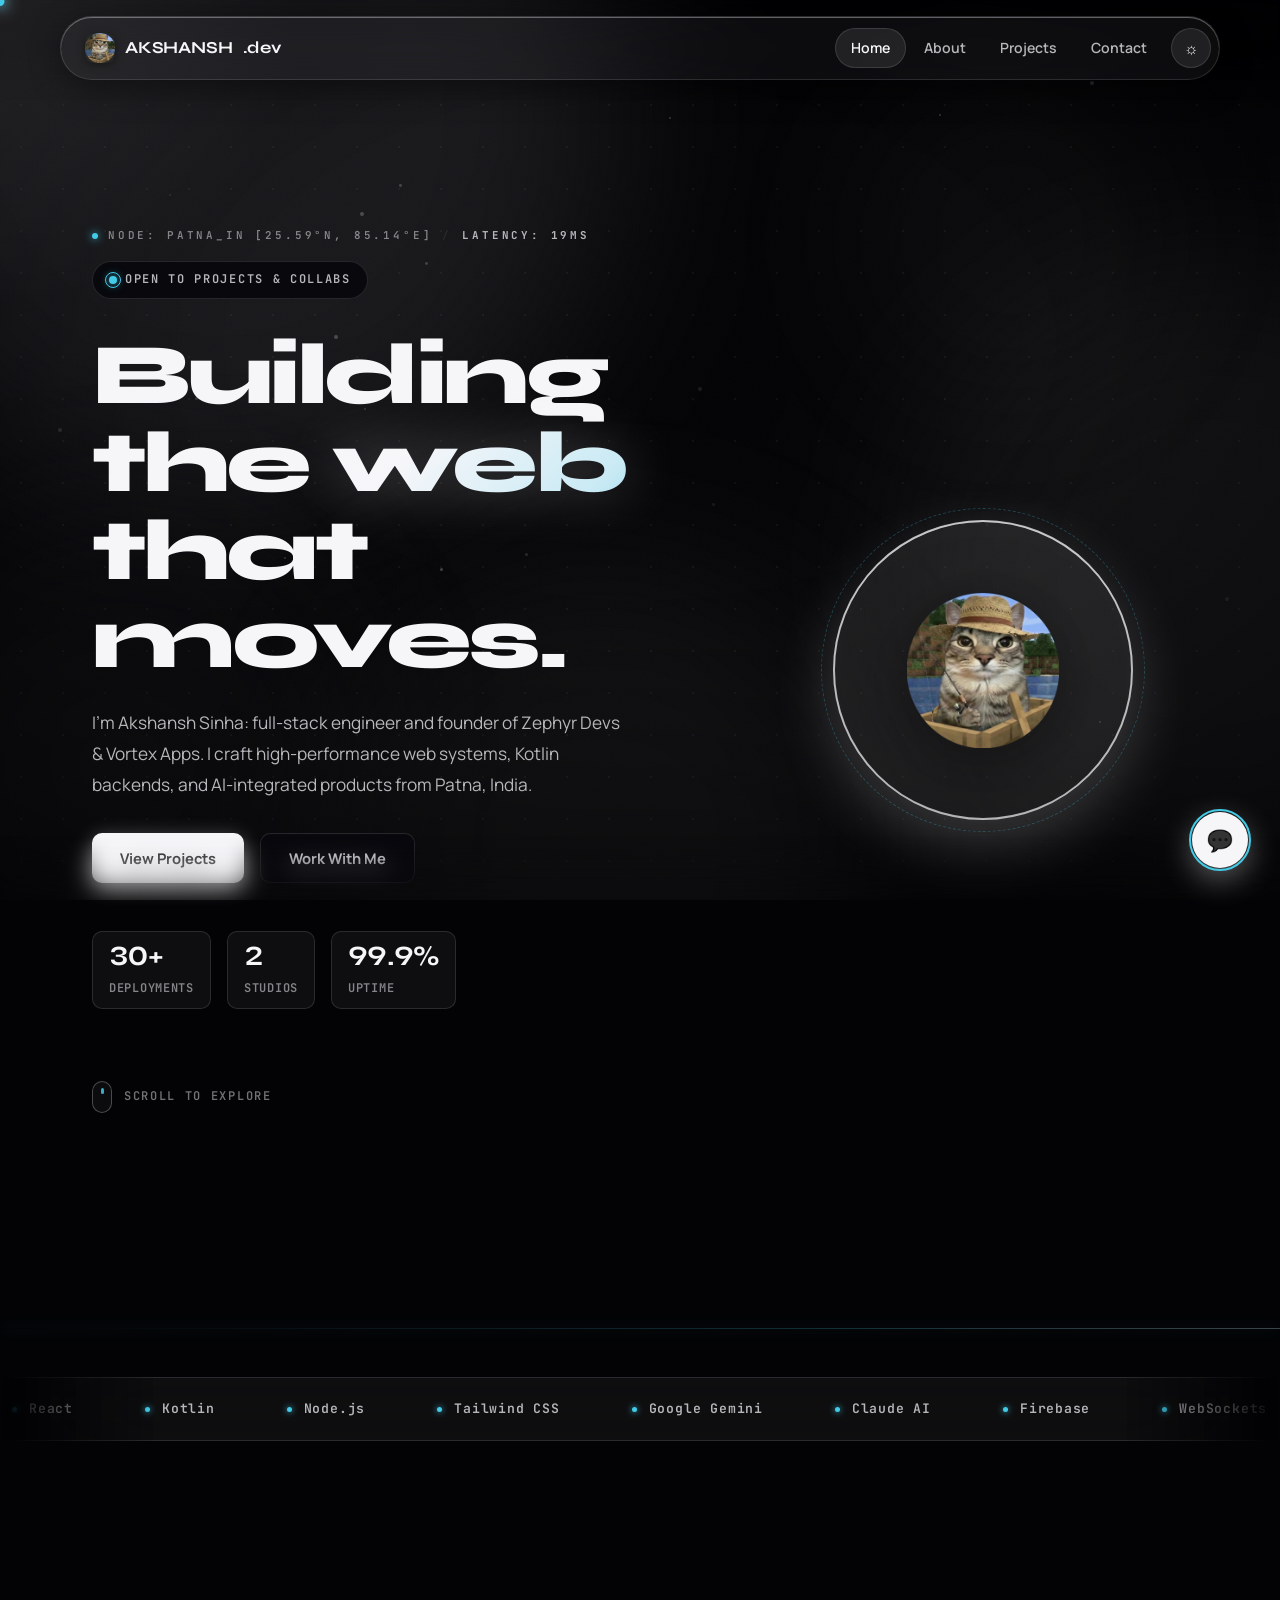
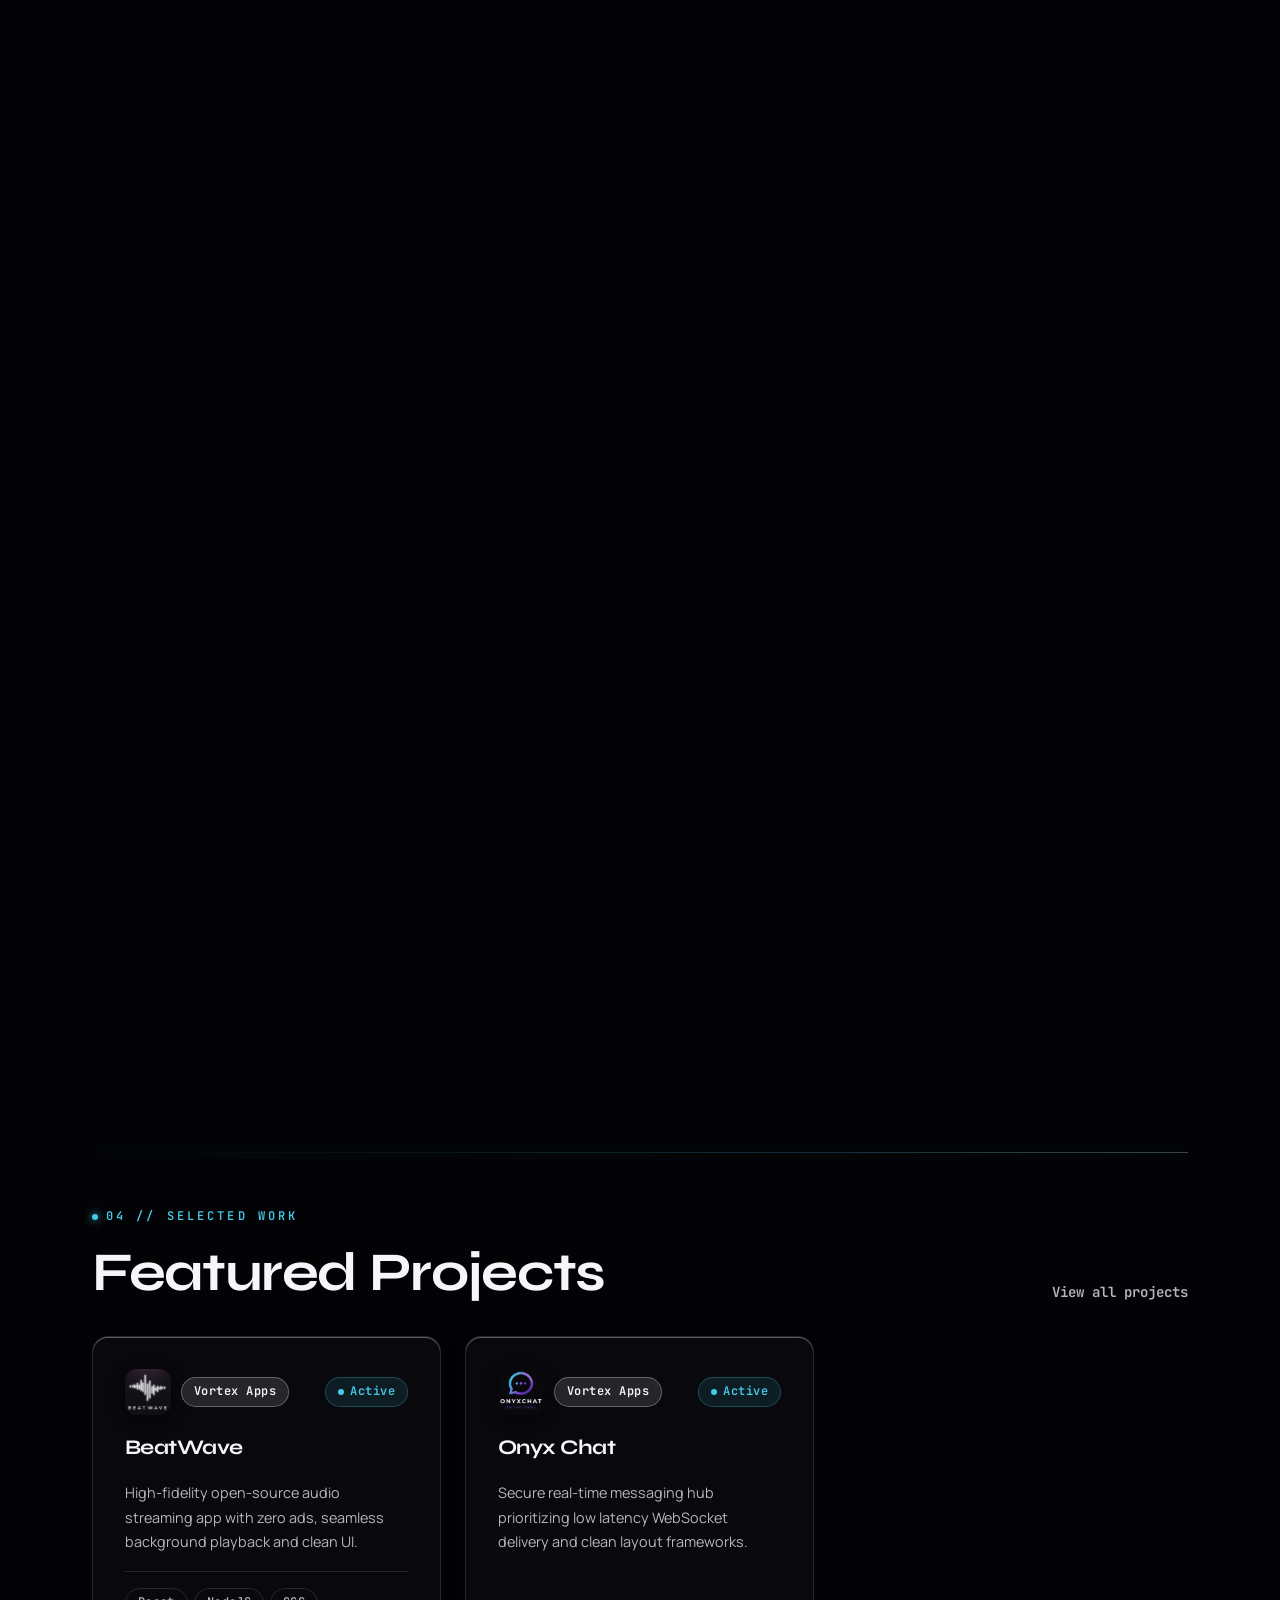
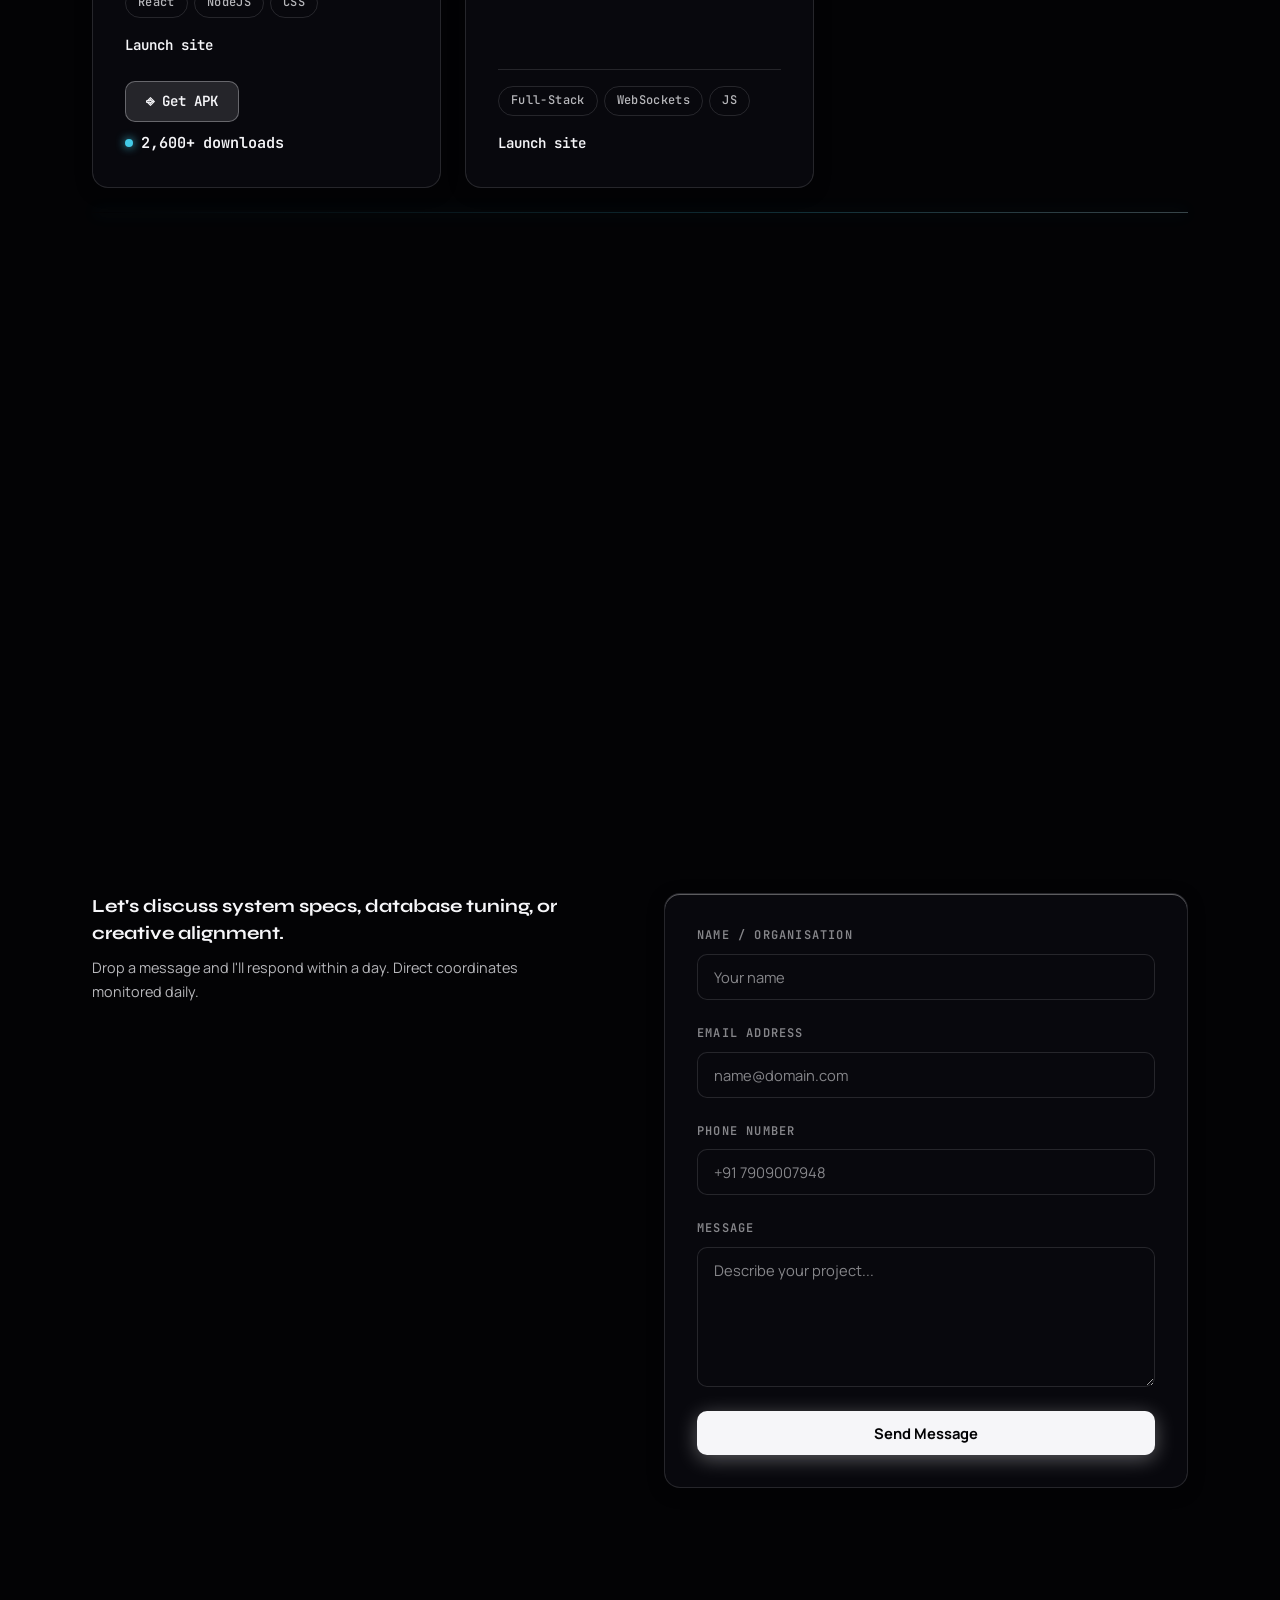
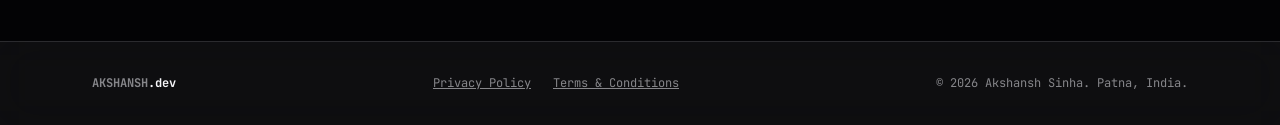
==== index.html @ 785c0bc2 "fix: scope progressive blur strictly and exclusively to text elements - Removed layout-level blur fr" ====
<!DOCTYPE html>
<html lang="en">
<head>
  <meta charset="UTF-8">
  <meta name="viewport" content="width=device-width, initial-scale=1.0">
  <title>Akshansh Sinha | Full-Stack Systems Engineer &amp; Tech Founder</title>
  <meta name="description" content="Akshansh Sinha: Full-stack engineer and tech founder of Zephyr Devs &amp; Vortex Apps. High-performance web systems, Kotlin backends, and AI integrations.">
  <meta name="keywords" content="Akshansh Sinha, full-stack engineer, systems developer, Kotlin backend, React developer, Zephyr Devs, Vortex Apps, Patna tech founder">
  <meta name="author" content="Akshansh Sinha">
  <meta property="og:title" content="Akshansh Sinha | Full-Stack Systems Engineer &amp; Tech Founder">
  <meta property="og:description" content="Founder at Zephyr Devs and Vortex Apps. Full-stack systems architecture, Kotlin backends, and AI products.">
  <meta property="og:image" content="assets/logo.png">
  <meta property="og:type" content="website">
  <script type="application/ld+json">
  {"@context":"https://schema.org","@type":"Person","name":"Akshansh Sinha","jobTitle":"Full-Stack Systems Engineer & Tech Founder","url":"https://beatlabs.oneapp.dev","sameAs":["https://github.com/beatlabs790","https://instagram.com/akshansh_6969"],"telephone":"+91 7909007948","email":"akshanshsinha890@gmail.com","description":"Akshansh Sinha is a full-stack systems engineer and founder of Zephyr Devs and Vortex Apps."}
  </script>
  <link rel="icon" type="image/png" href="assets/logo.png">
  <link rel="stylesheet" href="style.css">
</head>
<body>

  <div class="preloader" id="preloader">
    <div class="loader-content">
      <div class="loader-logo-wrap"><img src="assets/logo.png" alt="Akshansh Sinha" class="loader-logo"></div>
      <div class="loader-text">AKSHANSH SINHA</div>
    </div>
  </div>

  <div class="aurora" aria-hidden="true">
    <div class="aurora-blob aurora-blob-1"></div>
    <div class="aurora-blob aurora-blob-2"></div>
    <div class="aurora-blob aurora-blob-3"></div>
    <div class="aurora-blob aurora-blob-4"></div>
    <div class="aurora-blob aurora-blob-5"></div>
  </div>
  <div class="bg-vignette" aria-hidden="true"></div>
  <div class="progressive-blur-top" aria-hidden="true">
    <div></div><div></div><div></div><div></div>
  </div>
  <div class="progressive-blur-bottom" aria-hidden="true"></div>
  <div class="cursor-spotlight" id="cursor-spotlight"></div>
  <div class="cursor-follower" id="cursor-follower"></div>
  <div class="page-transition-overlay" id="page-transition-overlay"></div>
  <div class="scroll-progress-bar" id="scroll-progress-bar"></div>

  <div class="header-wrapper">
    <header class="header-container">
      <a href="index.html" class="nav-brand" id="brand-home-link">
        <img src="assets/logo.png" alt="Akshansh" class="nav-brand-img">
        AKSHANSH<span>.dev</span>
      </a>
      <div class="nav-right-container">
        <nav>
          <ul class="nav-links" id="nav-links">
            <li class="nav-link active"><a href="index.html">Home</a></li>
            <li class="nav-link"><a href="about.html">About</a></li>
            <li class="nav-link"><a href="projects.html">Projects</a></li>
            <li class="nav-link"><a href="contact.html">Contact</a></li>
          </ul>
        </nav>
        <button class="theme-toggle-btn" id="theme-toggle-btn" aria-label="Switch Theme">&#9788;</button>
        <button class="nav-toggle" id="nav-toggle" aria-label="Menu">&#9776;</button>
      </div>
    </header>
  </div>

  <main class="container">

    <!-- Hero -->
    <section class="hero-layout">
      <div class="hero-left reveal">
        <div class="hero-hud" aria-label="System Telemetry">
          <span class="hero-hud-dot"></span>
          <span>NODE: PATNA_IN [25.59°N, 85.14°E]</span>
          <span class="hero-hud-sep">/</span>
          <span class="hero-hud-val" id="hud-latency">LATENCY: 18ms</span>
        </div>
        <div class="hero-badge">
          <span class="hero-badge-dot"></span>
          Open to Projects &amp; Collabs
        </div>
        <h1 class="hero-title">
          <span class="hero-word">Building</span>
          <span class="hero-word">the</span>
          <span class="hero-word"><span class="grad">web</span></span><br>
          <span class="hero-word">that</span>
          <span class="hero-word">moves.</span>
        </h1>
        <p class="hero-desc">
          I'm Akshansh Sinha: full-stack engineer and founder of Zephyr Devs &amp; Vortex Apps. I craft high-performance web systems, Kotlin backends, and AI-integrated products from Patna, India.
        </p>
        <div class="btn-group">
          <a href="projects.html" class="btn btn-primary" id="hero-primary-action">View Projects</a>
          <a href="contact.html" class="btn btn-secondary" id="hero-secondary-action">Work With Me</a>
        </div>
        <div class="hero-stats">
          <div class="hero-stat-item">
            <span class="hero-stat-num">30+</span>
            <span class="hero-stat-lbl">Deployments</span>
          </div>
          <div class="hero-stat-item">
            <span class="hero-stat-num">2</span>
            <span class="hero-stat-lbl">Studios</span>
          </div>
          <div class="hero-stat-item">
            <span class="hero-stat-num">99.9%</span>
            <span class="hero-stat-lbl">Uptime</span>
          </div>
        </div>
        <a href="#agencies" class="hero-scroll-cue" aria-label="Scroll down to content">
          <div class="hero-scroll-mouse">
            <span class="hero-scroll-dot"></span>
          </div>
          <span>Scroll to explore</span>
        </a>
      </div>
      <div class="hero-right reveal reveal-delay-1">
        <div class="orb" aria-hidden="true">
          <div class="orb-ring"></div>
          <div class="orb-ring-2"></div>
          <img src="assets/logo.png" alt="Akshansh Sinha">
        </div>
      </div>
    </section>

  </main>

  <!-- Section Shimmer Rule -->
  <div class="section-shimmer-rule" aria-hidden="true"></div>

  <!-- Marquee -->
  <div class="marquee-section">
    <div class="marquee-track">
      <span class="marquee-item"><span class="marquee-dot"></span>React</span>
      <span class="marquee-item"><span class="marquee-dot"></span>Kotlin</span>
      <span class="marquee-item"><span class="marquee-dot"></span>Node.js</span>
      <span class="marquee-item"><span class="marquee-dot"></span>Tailwind CSS</span>
      <span class="marquee-item"><span class="marquee-dot"></span>Google Gemini</span>
      <span class="marquee-item"><span class="marquee-dot"></span>Claude AI</span>
      <span class="marquee-item"><span class="marquee-dot"></span>Firebase</span>
      <span class="marquee-item"><span class="marquee-dot"></span>WebSockets</span>
      <span class="marquee-item"><span class="marquee-dot"></span>Compose UI</span>
      <span class="marquee-item"><span class="marquee-dot"></span>HTML5 &amp; CSS</span>
      <span class="marquee-item"><span class="marquee-dot"></span>SEO &amp; GEO</span>
      <span class="marquee-item"><span class="marquee-dot"></span>Netlify &amp; Vercel</span>
      <!-- duplicate for seamless loop -->
      <span class="marquee-item"><span class="marquee-dot"></span>React</span>
      <span class="marquee-item"><span class="marquee-dot"></span>Kotlin</span>
      <span class="marquee-item"><span class="marquee-dot"></span>Node.js</span>
      <span class="marquee-item"><span class="marquee-dot"></span>Tailwind CSS</span>
      <span class="marquee-item"><span class="marquee-dot"></span>Google Gemini</span>
      <span class="marquee-item"><span class="marquee-dot"></span>Claude AI</span>
      <span class="marquee-item"><span class="marquee-dot"></span>Firebase</span>
      <span class="marquee-item"><span class="marquee-dot"></span>WebSockets</span>
      <span class="marquee-item"><span class="marquee-dot"></span>Compose UI</span>
      <span class="marquee-item"><span class="marquee-dot"></span>HTML5 &amp; CSS</span>
      <span class="marquee-item"><span class="marquee-dot"></span>SEO &amp; GEO</span>
      <span class="marquee-item"><span class="marquee-dot"></span>Netlify &amp; Vercel</span>
    </div>
  </div>

  <main class="container" style="padding-top:0">

    <!-- Agencies -->
    <section class="reveal" id="agencies">
      <span class="section-label">01 // Founded Agencies</span>
      <div class="agencies-grid stagger-group">
        <a href="https://zephyr-devs.vercel.app" target="_blank" rel="noopener" class="agency-card" id="home-zephyr-card">
          <div>
            <div class="agency-logo-row">
              <img src="assets/zephyrlogo.jpg" alt="Zephyr Devs" class="agency-logo-img">
            </div>
            <span class="agency-tag">Bespoke Design &amp; Development</span>
            <span class="agency-name">Zephyr Devs</span>
          </div>
          <span class="agency-arrow">&#8599;</span>
        </a>
        <a href="https://beatlabs.oneapp.dev" target="_blank" rel="noopener" class="agency-card" id="home-vortex-card">
          <div>
            <div class="agency-logo-row">
              <img src="assets/vortexapps.png" alt="Vortex Apps" class="agency-logo-img">
            </div>
            <span class="agency-tag">High-Fidelity Audio Platforms</span>
            <span class="agency-name">Vortex Apps</span>
          </div>
          <span class="agency-arrow">&#8599;</span>
        </a>
      </div>
    </section>

    <!-- Capabilities -->
    <section class="reveal">
      <span class="section-label">02 // Capabilities</span>
      <div class="caps-grid stagger-group">
        <div class="cap-card">
          <span class="cap-icon">&#9881;</span>
          <div class="cap-title">Web Architecture</div>
          <p class="cap-desc">Fast, dynamic single-page applications and responsive client-side interfaces using React, HTML5, and hardware-accelerated CSS.</p>
        </div>
        <div class="cap-card">
          <span class="cap-icon">&#128736;</span>
          <div class="cap-title">Backend Engineering</div>
          <p class="cap-desc">Secure modular servers using Kotlin microservices, Node.js API layers, and Firebase database triggers.</p>
        </div>
        <div class="cap-card">
          <span class="cap-icon">&#128161;</span>
          <div class="cap-title">AI Integration</div>
          <p class="cap-desc">Context-aware AI orchestration with model calibration for Google Gemini and Anthropic Claude endpoints.</p>
        </div>
      </div>
    </section>

    <!-- Stats -->
    <section class="reveal">
      <span class="section-label">03 // Key Metrics</span>
      <div class="stats-grid stagger-group">
        <div class="stat-card"><span class="stat-num">99.9%</span><span class="stat-lbl">Hosting Uptime</span></div>
        <div class="stat-card"><span class="stat-num">&lt;0.6s</span><span class="stat-lbl">Avg Load Speed</span></div>
        <div class="stat-card"><span class="stat-num">30+</span><span class="stat-lbl">Production Deploys</span></div>
        <div class="stat-card"><span class="stat-num">150%+</span><span class="stat-lbl">Client Traffic Growth</span></div>
      </div>
    </section>

    <!-- Section Shimmer Rule -->
    <div class="section-shimmer-rule" aria-hidden="true"></div>

    <!-- Featured Projects -->
    <section class="reveal">
      <div class="section-head-row">
        <div>
          <span class="section-label">04 // Selected Work</span>
          <div class="section-title-lg">Featured Projects</div>
        </div>
        <a href="projects.html" class="view-all-link">View all projects</a>
      </div>

      <div class="featured-grid stagger-group">
        <!-- BeatWave -->
        <div class="project-card" id="feat-beatwave">
          <div class="project-card-header">
            <div class="badge-row">
              <img src="assets/beatwavepng.png" alt="BeatWave" class="project-mini-logo">
              <span class="agency-badge beatlabs">Vortex Apps</span>
            </div>
            <span class="status-badge">Active</span>
          </div>
          <h3 class="project-title">BeatWave</h3>
          <p class="project-desc">High-fidelity open-source audio streaming app with zero ads, seamless background playback and clean UI.</p>
          <div class="project-card-footer">
            <div class="project-tech-list">
              <span class="project-tech-item">React</span>
              <span class="project-tech-item">NodeJS</span>
              <span class="project-tech-item">CSS</span>
            </div>
            <a href="https://beatwave.oneapp.dev" target="_blank" rel="noopener" class="project-btn-link">Launch site</a>
            <div class="beatwave-download-container">
              <div class="beatwave-download-btn-group">
                <a href="https://github.com/beatlabs790/BeatWave/releases/download/v4.0/BeatWave-release-v4.apk" download class="btn-download-action">&#9094; Get APK</a>
              </div>
              <div class="live-download-ticker large-counter">
                <span class="live-download-pulse"></span>
                <span class="live-download-val">2,600+</span> downloads
              </div>
            </div>
          </div>
        </div>

        <!-- Onyx Chat -->
        <div class="project-card" id="feat-onyx">
          <div class="project-card-header">
            <div class="badge-row">
              <img src="assets/onyx logo.png" alt="Onyx Chat" class="project-mini-logo">
              <span class="agency-badge beatlabs">Vortex Apps</span>
            </div>
            <span class="status-badge">Active</span>
          </div>
          <h3 class="project-title">Onyx Chat</h3>
          <p class="project-desc">Secure real-time messaging hub prioritizing low latency WebSocket delivery and clean layout frameworks.</p>
          <div class="project-card-footer">
            <div class="project-tech-list">
              <span class="project-tech-item">Full-Stack</span>
              <span class="project-tech-item">WebSockets</span>
              <span class="project-tech-item">JS</span>
            </div>
            <a href="https://onyxchat.netlify.app" target="_blank" rel="noopener" class="project-btn-link">Launch site</a>
          </div>
        </div>
      </div>
    </section>

    <!-- Section Shimmer Rule -->
    <div class="section-shimmer-rule" aria-hidden="true"></div>

    <!-- Contact CTA -->
    <section class="contact-cta-strip reveal">
      <span class="section-label">05 // Get In Touch</span>
      <div class="section-title-lg">Let's build something.</div>
      <p>Have a project in mind? Drop a message and let's discuss how to bring it to life.</p>
      <div style="display:flex;gap:12px;justify-content:center;flex-wrap:wrap;align-items:center;">
        <a href="contact.html" class="btn btn-primary">Start a Project</a>
        <a href="https://support-akshansh.vercel.app" target="_blank" rel="noopener" class="upi-support-btn">
          <img src="assets/upi.png" alt="UPI">
          Support via UPI
        </a>
      </div>
    </section>

    <!-- Contact Form (Home) -->
    <section id="contact" style="margin-top:0;padding-top:0;margin-bottom:40px;">
      <div class="contact-layout">
        <div class="contact-left reveal">
          <p class="highlight-text">Let's discuss system specs, database tuning, or creative alignment.</p>
          <p style="font-size:0.9rem;color:var(--text-muted);margin-top:10px;">Drop a message and I'll respond within a day. Direct coordinates monitored daily.</p>
          <div class="contact-details" style="margin-top:24px;">
            <div class="contact-card-item">
              <div class="contact-icon-box">&#9743;</div>
              <div><span class="contact-info-lbl">Phone</span><a href="tel:+917909007948" class="contact-info-val">+91 7909007948</a></div>
            </div>
            <div class="contact-card-item">
              <div class="contact-icon-box">&#9993;</div>
              <div><span class="contact-info-lbl">Email</span><a href="mailto:akshanshsinha890@gmail.com" class="contact-info-val">akshanshsinha890@gmail.com</a></div>
            </div>
            <div class="contact-card-item">
              <div class="contact-icon-box">&#128172;</div>
              <div><span class="contact-info-lbl">Discord</span><span class="contact-info-val">akshanshsinha67</span></div>
            </div>
          </div>
        </div>
        <div class="contact-right reveal reveal-delay-1" id="contact-form-container">
          <form action="#" method="POST" class="contact-form" id="contact-me-form">
            <div class="form-group">
              <label for="name" class="form-lbl">Name / Organisation</label>
              <input type="text" id="name" name="name" class="form-input" placeholder="Your name" required>
            </div>
            <div class="form-group">
              <label for="email" class="form-lbl">Email Address</label>
              <input type="email" id="email" name="email" class="form-input" placeholder="name@domain.com" required>
            </div>
            <div class="form-group">
              <label for="phone" class="form-lbl">Phone Number</label>
              <input type="tel" id="phone" name="phone" class="form-input" placeholder="+91 7909007948" required>
            </div>
            <div class="form-group">
              <label for="message" class="form-lbl">Message</label>
              <textarea id="message" name="message" class="form-textarea" placeholder="Describe your project..." required></textarea>
            </div>
            <button type="submit" class="btn btn-primary" style="width:100%;justify-content:center;border:none;" id="btn-submit-form">Send Message</button>
          </form>
        </div>
      </div>
    </section>

  </main>

  <!-- Chat Bubble -->
  <div class="chat-bubble-wrapper">
    <button class="chat-bubble-trigger" id="chat-bubble-trigger" aria-label="Ask Me Anything">
      <div class="chat-bubble-pulse"></div>
      <span class="chat-bubble-icon">&#128172;</span>
    </button>
    <div class="chat-box-container" id="chat-box-container">
      <div class="chat-header">
        <div class="chat-header-info">
          <img src="assets/logo.png" alt="Akshansh" class="chat-header-avatar">
          <span class="chat-header-title">Ask Me Anything</span>
        </div>
        <button class="chat-close-btn" id="chat-close-btn">&times;</button>
      </div>
      <div class="chat-body" id="chat-body">
        <div class="chat-msg-typing" id="chat-msg-typing">
          <span class="typing-dot"></span><span class="typing-dot"></span><span class="typing-dot"></span>
        </div>
      </div>
      <div class="chat-footer">
        <input type="text" id="chat-input" class="chat-input" placeholder="Type a message...">
        <button class="chat-send-btn" id="chat-send-btn">&#10148;</button>
      </div>
    </div>
  </div>

  <footer>
    <div class="footer-content">
      <div class="footer-brand">AKSHANSH<span>.dev</span></div>
      <div>
        <a href="privacy.html" style="margin-right:15px;text-decoration:underline;">Privacy Policy</a>
        <a href="terms.html" style="text-decoration:underline;">Terms &amp; Conditions</a>
      </div>
      <div>&copy; 2026 Akshansh Sinha. Patna, India.</div>
    </div>
  </footer>

  <script src="script.js"></script>
</body>
</html>
---- style.css ----
/* Hallmark · pre-emit critique: P5 H5 E5 S4 R5 V5 */
/* Hallmark · macrostructure: Marquee Hero | genre: atmospheric | theme: Monolith Specular | nav: N5 Floating Pill | footer: Ft5 Statement
 * display: Syne · body: Manrope · mono: JetBrains Mono
 * axes: dark paper / display-sans / neutral (white accent) | design-system: design.md
 * contrast: pass (40–41) · nav: N5 · footer: Ft5 · slop: pass (42–45)
 * honest: pass (46) · chrome: pass (47) · tokens: pass (48) · responsive: pass (49) · icons: pass (30)
 * mobile: pass (34, 49, 50–57)
 */

@import url("tokens.css");
@import url("https://fonts.googleapis.com/css2?family=Syne:wght@500;600;700;800&family=Manrope:wght@400;500;600;700&family=JetBrains+Mono:wght@500;600;700&display=swap");

:root {
  /* Legacy aliases: mapped to solid card tokens */
  --bg:         var(--paper);
  --bg-card:    var(--card-bg);
  --bg-card-hover: var(--card-bg-elevated);
  --border:     var(--glass-border);
  --border-muted: var(--glass-border);
  --text:       var(--ink);
  --text-muted: var(--ink-2);
  --text-dim:   var(--ink-3);
  --radius:     var(--radius-card);
  --transition: var(--dur-1) var(--ease-out);
}

*,*::before,*::after{box-sizing:border-box;margin:0;padding:0}
html{scroll-behavior:smooth;font-size:16px;overflow-x:clip}
body{
  background:var(--paper);
  color:var(--ink);
  font-family:var(--font-body);
  line-height:1.65;
  overflow-x:clip;
  -webkit-font-smoothing:antialiased;
  transition:background var(--dur-2) var(--ease-out),color var(--dur-2) var(--ease-out);
}
a{color:inherit;text-decoration:none}
img{display:block;max-width:100%}
ul{list-style:none}
button{cursor:pointer;font-family:inherit;border:none;background:none;color:inherit}
h1,h2,h3,.section-title-lg,.cap-title,.agency-name,.stat-num,.stat-lbl,.hero-stat-num,.preview-modal-header h3{font-family:var(--font-display);font-style:normal;overflow-wrap:anywhere;min-width:0;text-wrap:balance;letter-spacing:var(--tracking-tight)}
p{text-wrap:pretty}
::selection{background:color-mix(in oklab,var(--accent) 40%,transparent);color:var(--ink)}

:focus-visible{outline:2px solid var(--focus);outline-offset:3px;border-radius:4px}

/* ============ Scroll Progress Bar ============ */
.scroll-progress-bar{position:fixed;top:0;left:0;height:3px;width:0%;background:linear-gradient(90deg,var(--accent) 0%,var(--accent-2) 50%,var(--accent) 100%);z-index:10000;box-shadow:0 0 10px var(--accent),0 0 20px var(--accent-2);pointer-events:none;transition:width 60ms cubic-bezier(0.1,0.9,0.2,1)}
.scroll-progress-bar::after{content:"";position:absolute;right:0;top:-3px;width:9px;height:9px;border-radius:50%;background:var(--accent-2);box-shadow:0 0 12px var(--accent-2),0 0 20px #fff;transform:translateX(50%)}

/* Scrollbar */
::-webkit-scrollbar{width:10px}
::-webkit-scrollbar-track{background:transparent}
::-webkit-scrollbar-thumb{background:var(--glass-strong);border-radius:var(--radius-pill);border:2px solid var(--paper)}
::-webkit-scrollbar-thumb:hover{background:var(--glass-border-hover)}

/* ============ Aurora background ============ */
.aurora{position:fixed;inset:0;z-index:0;pointer-events:none;overflow:hidden}
.aurora-blob{position:absolute;border-radius:50%;filter:blur(90px);will-change:transform}
.aurora-blob-1{width:62vmax;height:62vmax;top:-22vmax;left:-14vmax;background:var(--aurora-1);animation:drift-1 22s var(--ease-in-out) infinite alternate}
.aurora-blob-2{width:50vmax;height:50vmax;top:28%;right:-20vmax;background:var(--aurora-2);animation:drift-2 26s var(--ease-in-out) infinite alternate}
.aurora-blob-3{width:44vmax;height:44vmax;bottom:-18vmax;left:25%;background:var(--aurora-3);animation:drift-3 19s var(--ease-in-out) infinite alternate}
.aurora-blob-4{width:35vmax;height:35vmax;top:60%;left:-8vmax;background:var(--aurora-1);opacity:0.6;animation:drift-4 31s var(--ease-in-out) infinite alternate;filter:blur(110px)}
.aurora-blob-5{width:26vmax;height:26vmax;top:8%;right:8%;background:var(--aurora-2);opacity:0.55;animation:drift-5 17s var(--ease-in-out) infinite alternate;filter:blur(75px)}
@keyframes drift-1{from{transform:translate(0,0) scale(1)}to{transform:translate(9vmax,7vmax) scale(1.15)}}
@keyframes drift-2{from{transform:translate(0,0) scale(1.1)}to{transform:translate(-8vmax,-6vmax) scale(0.95)}}
@keyframes drift-3{from{transform:translate(0,0) scale(0.9)}to{transform:translate(6vmax,-8vmax) scale(1.12)}}
@keyframes drift-4{from{transform:translate(0,0) scale(1)}to{transform:translate(14vmax,-5vmax) scale(1.2)}}
@keyframes drift-5{from{transform:translate(0,0) scale(0.85)}to{transform:translate(-6vmax,9vmax) scale(1.05)}}

/* Animated dot-mesh grid overlay */
.aurora::before{content:"";position:absolute;inset:0;background-image:radial-gradient(circle,oklch(97% 0.004 285 / 0.05) 1px,transparent 1px);background-size:42px 42px;animation:mesh-drift 50s linear infinite;mix-blend-mode:overlay;pointer-events:none}
@keyframes mesh-drift{from{background-position:0 0}to{background-position:42px 42px}}

/* Film grain over the aurora so glass reads as glass */
.aurora::after{content:"";position:absolute;inset:0;background-image:url("data:image/svg+xml,%3Csvg xmlns='http://www.w3.org/2000/svg' width='120' height='120'%3E%3Cfilter id='n'%3E%3CfeTurbulence type='fractalNoise' baseFrequency='0.9' numOctaves='2'/%3E%3C/filter%3E%3Crect width='120' height='120' filter='url(%23n)' opacity='0.5'/%3E%3C/svg%3E");opacity:0.04;mix-blend-mode:overlay}

/* Deep radial vignette anchored at viewport center */
.bg-vignette{position:fixed;inset:0;z-index:0;pointer-events:none;background:radial-gradient(ellipse 85% 75% at 50% 38%,transparent 38%,oklch(8% 0.006 285 / 0.52) 100%)}

/* ============ Progressive Blur (Apple / Linear Stepped Glass) ============ */
.progressive-blur-top{position:fixed;top:0;left:0;right:0;height:var(--top-blur-h, 100px);pointer-events:none;z-index:490;transition:height 0.25s ease}
.progressive-blur-top > div{position:absolute;inset:0;pointer-events:none}
.progressive-blur-top > div:nth-child(1){backdrop-filter:blur(calc(2px * var(--blur-scale, 1)));-webkit-backdrop-filter:blur(calc(2px * var(--blur-scale, 1)));mask-image:linear-gradient(to bottom,black 0%,transparent 30%);-webkit-mask-image:linear-gradient(to bottom,black 0%,transparent 30%)}
.progressive-blur-top > div:nth-child(2){backdrop-filter:blur(calc(5px * var(--blur-scale, 1)));-webkit-backdrop-filter:blur(calc(5px * var(--blur-scale, 1)));mask-image:linear-gradient(to bottom,black 12%,transparent 58%);-webkit-mask-image:linear-gradient(to bottom,black 12%,transparent 58%)}
.progressive-blur-top > div:nth-child(3){backdrop-filter:blur(calc(10px * var(--blur-scale, 1)));-webkit-backdrop-filter:blur(calc(10px * var(--blur-scale, 1)));mask-image:linear-gradient(to bottom,black 24%,transparent 80%);-webkit-mask-image:linear-gradient(to bottom,black 24%,transparent 80%)}
.progressive-blur-top > div:nth-child(4){backdrop-filter:blur(calc(18px * var(--blur-scale, 1)));-webkit-backdrop-filter:blur(calc(18px * var(--blur-scale, 1)));mask-image:linear-gradient(to bottom,black 40%,transparent 100%);-webkit-mask-image:linear-gradient(to bottom,black 40%,transparent 100%)}

.progressive-blur-bottom{position:fixed;bottom:0;left:0;right:0;height:64px;pointer-events:none;z-index:490;backdrop-filter:blur(12px);-webkit-backdrop-filter:blur(12px);mask-image:linear-gradient(to top,black 0%,transparent 100%);-webkit-mask-image:linear-gradient(to top,black 0%,transparent 100%)}

/* Section divider shimmer line */
.section-shimmer-rule{position:relative;width:100%;height:1px;margin:var(--space-2xl) 0;pointer-events:none;background:linear-gradient(90deg,transparent 0%,color-mix(in oklab,var(--accent-2) 40%,transparent) 30%,var(--accent) 50%,color-mix(in oklab,var(--accent-2) 40%,transparent) 70%,transparent 100%);box-shadow:0 0 16px var(--accent-2);opacity:0.4;animation:shimmer-sweep 5s linear infinite;background-size:200% 100%}

#canvas-particles{display:none}
.cursor-spotlight{position:fixed;width:700px;height:700px;border-radius:50%;background:radial-gradient(circle,color-mix(in oklab,var(--accent) 7%,transparent) 0%,transparent 65%);pointer-events:none;z-index:1;transform:translate(-50%,-50%);transition:opacity 0.3s}
.cursor-follower{display:none}

/* ============ Preloader ============ */
.preloader{position:fixed;inset:0;background:var(--paper);z-index:9999;display:flex;align-items:center;justify-content:center;transition:opacity 0.45s var(--ease-out),visibility 0.45s var(--ease-out)}
.preloader.hidden{opacity:0;visibility:hidden;pointer-events:none}
.loader-content{text-align:center;display:flex;flex-direction:column;align-items:center;gap:var(--space-md)}
.loader-logo-wrap{position:relative;width:88px;height:88px;display:flex;align-items:center;justify-content:center}
.loader-logo{width:60px;height:60px;object-fit:contain;border-radius:16px;animation:breathe 2s var(--ease-in-out) infinite alternate}
.loader-logo-wrap::before{content:"";position:absolute;inset:0;border-radius:50%;border:3px solid transparent;border-top-color:var(--accent);border-right-color:var(--accent-2);animation:spin 1.4s linear infinite}
@keyframes breathe{from{transform:scale(0.94)}to{transform:scale(1.03)}}
@keyframes spin{to{transform:rotate(360deg)}}
.loader-text{font-family:var(--font-mono);font-size:var(--text-sm);font-weight:600;letter-spacing:0.35em;color:var(--ink-2);text-transform:uppercase}

/* Page Transition */
.page-transition-overlay{position:fixed;inset:0;background:var(--paper);z-index:9998;pointer-events:none;opacity:0;transition:opacity 0.3s var(--ease-out)}
.page-transition-overlay.active{opacity:1;pointer-events:all}

/* ============ Floating glass pill nav (N5) ============ */
.header-wrapper{position:fixed;top:var(--space-sm);left:0;right:0;z-index:500;padding:0 clamp(var(--space-sm),4vw,var(--space-lg));transition:transform var(--dur-2) var(--ease-out)}
.header-container{max-width:var(--max-w);margin:0 auto;height:64px;display:flex;align-items:center;justify-content:space-between;padding:0 var(--space-2xs) 0 var(--space-md);background:var(--glass);backdrop-filter:blur(var(--blur)) saturate(160%);-webkit-backdrop-filter:blur(var(--blur)) saturate(160%);border:1px solid var(--glass-border);border-radius:var(--radius-pill);box-shadow:0 8px 32px var(--shadow-deep),inset 0 1px 0 var(--glass-highlight);transition:background var(--dur-2) var(--ease-out),border-color var(--dur-2) var(--ease-out),box-shadow var(--dur-2) var(--ease-out)}
.header-wrapper.scrolled .header-container{background:color-mix(in oklab,var(--paper) 72%,transparent);border-color:var(--glass-border-hover);box-shadow:0 16px 44px var(--shadow-deep),inset 0 1px 0 var(--glass-highlight)}
body.light-theme .header-container{box-shadow:0 8px 32px var(--shadow-light),inset 0 1px 0 var(--glass-highlight)}
body.light-theme .header-wrapper.scrolled .header-container{background:color-mix(in oklab,var(--paper) 88%,transparent);box-shadow:0 16px 44px var(--shadow-light),inset 0 1px 0 var(--glass-highlight)}
.nav-brand{display:flex;align-items:center;gap:10px;font-family:var(--font-display);font-size:1.05rem;font-weight:700;letter-spacing:-0.01em}
.nav-brand-img{width:30px;height:30px;object-fit:contain;border-radius:8px;box-shadow:0 2px 8px var(--shadow-deep)}
.nav-brand span{color:var(--accent)}
.nav-right-container{display:flex;align-items:center;gap:var(--space-2xs)}
.nav-links{display:flex;align-items:center;gap:2px}
.nav-link a{display:inline-block;white-space:nowrap;font-size:var(--text-sm);font-weight:600;color:var(--ink-2);padding:8px 16px;border-radius:var(--radius-pill);transition:color var(--dur-1) var(--ease-out),background var(--dur-1) var(--ease-out)}
.nav-link a:hover{color:var(--ink);background:var(--glass-strong)}
.nav-link.active a{color:var(--ink);background:var(--glass-strong);box-shadow:inset 0 0 0 1px var(--glass-border)}
.theme-toggle-btn,.nav-toggle{width:40px;height:40px;flex-shrink:0;border-radius:var(--radius-pill);background:var(--glass-strong);border:1px solid var(--glass-border);color:var(--ink);font-size:1rem;display:flex;align-items:center;justify-content:center;transition:transform var(--dur-1) var(--ease-out),border-color var(--dur-1) var(--ease-out)}
.theme-toggle-btn:hover,.nav-toggle:hover{transform:translateY(-2px);border-color:var(--glass-border-hover)}
.theme-toggle-btn:active,.nav-toggle:active{transform:translateY(0)}
.nav-toggle{display:none}

/* ============ Layout ============ */
.container{max-width:var(--max-w);margin:0 auto;padding:calc(var(--nav-h) + var(--space-2xl)) clamp(var(--space-sm),5vw,var(--space-lg)) var(--space-3xl);position:relative;z-index:2}

/* ============ Multi-Variant Reveal Engine ============ */
.reveal,.reveal-up{opacity:0;transform:translateY(32px);will-change:opacity,transform;transition:opacity 0.8s var(--ease-spring),transform 0.8s var(--ease-spring)}
.reveal.visible,.reveal-up.visible{opacity:1;transform:translateY(0)}
.reveal-blur{opacity:0;transform:translateY(24px);filter:blur(12px);will-change:opacity,transform,filter;transition:opacity 0.9s var(--ease-spring),transform 0.9s var(--ease-spring),filter 0.9s var(--ease-spring)}
.reveal-blur.visible{opacity:1;transform:translateY(0);filter:blur(0)}
.reveal-scale{opacity:0;transform:scale(0.93) translateY(24px);will-change:opacity,transform;transition:opacity 0.75s var(--ease-spring),transform 0.75s var(--ease-spring)}
.reveal-scale.visible{opacity:1;transform:scale(1) translateY(0)}
.reveal-left{opacity:0;transform:translateX(-28px);will-change:opacity,transform;transition:opacity 0.75s var(--ease-spring),transform 0.75s var(--ease-spring)}
.reveal-left.visible{opacity:1;transform:translateX(0)}
.reveal-delay-1{transition-delay:100ms !important}
.reveal-delay-2{transition-delay:200ms !important}
.reveal-delay-3{transition-delay:300ms !important}
.reveal-delay-4{transition-delay:400ms !important}

/* Stagger Groups */
.stagger-group > *{opacity:0;transform:translateY(28px);will-change:opacity,transform;transition:opacity 0.7s var(--ease-spring),transform 0.7s var(--ease-spring)}
.stagger-group.visible > *{opacity:1;transform:translateY(0)}
.stagger-group.visible > *:nth-child(1){transition-delay:40ms}
.stagger-group.visible > *:nth-child(2){transition-delay:120ms}
.stagger-group.visible > *:nth-child(3){transition-delay:200ms}
.stagger-group.visible > *:nth-child(4){transition-delay:280ms}
.stagger-group.visible > *:nth-child(5){transition-delay:360ms}
.stagger-group.visible > *:nth-child(6){transition-delay:440ms}

/* ============ Solid obsidian card recipe with dynamic cursor spotlight (Hallmark R-10) ============ */
.agency-card,.cap-card,.stat-card,.project-card,.sidebar-box,.contact-card-item,.contact-cta-strip{
  background:var(--card-bg);
  border:1px solid var(--glass-border);
  border-radius:var(--radius-card);
  box-shadow:0 4px 20px -4px var(--shadow-deep),inset 0 1px 0 var(--glass-highlight);
  position:relative;
  overflow:hidden;
  transform-style:preserve-3d;
  transition:transform 0.45s cubic-bezier(0.16, 1, 0.3, 1),border-color var(--dur-2) var(--ease-out),box-shadow 0.45s cubic-bezier(0.16, 1, 0.3, 1);
  will-change:transform;
}
/* Spotlight inner glow */
.agency-card::before,.cap-card::before,.stat-card::before,.project-card::before,.contact-card-item::before{
  content:"";
  position:absolute;
  inset:0;
  border-radius:inherit;
  background:radial-gradient(420px circle at var(--mouse-x,50%) var(--mouse-y,50%),color-mix(in oklab,var(--accent) 14%,transparent),transparent 70%);
  opacity:0;
  transition:opacity 0.35s var(--ease-out);
  pointer-events:none;
  z-index:0;
}
/* Spotlight border illumination */
.agency-card::after,.cap-card::after,.stat-card::after,.project-card::after,.contact-card-item::after{
  content:"";
  position:absolute;
  inset:-1px;
  border-radius:inherit;
  padding:1px;
  background:radial-gradient(320px circle at var(--mouse-x,50%) var(--mouse-y,50%),color-mix(in oklab,var(--accent-2) 42%,transparent),transparent 65%);
  -webkit-mask:linear-gradient(#fff 0 0) content-box,linear-gradient(#fff 0 0);
  mask:linear-gradient(#fff 0 0) content-box,linear-gradient(#fff 0 0);
  -webkit-mask-composite:xor;
  mask-composite:exclude;
  opacity:0;
  transition:opacity 0.35s var(--ease-out);
  pointer-events:none;
  z-index:1;
}
.agency-card:hover::before,.cap-card:hover::before,.stat-card:hover::before,.project-card:hover::before,.contact-card-item:hover::before,
.agency-card:hover::after,.cap-card:hover::after,.stat-card:hover::after,.project-card:hover::after,.contact-card-item:hover::after{
  opacity:1;
}
/* Ensure card children sit above spotlight pseudo-elements */
.agency-card > *,.cap-card > *,.stat-card > *,.project-card > *,.contact-card-item > *{
  position:relative;
  z-index:2;
}
.agency-card:hover,.cap-card:hover,.project-card:hover,.contact-card-item:hover{
  transform:translateY(-4px);
  border-color:var(--glass-border-hover);
  box-shadow:0 14px 40px -6px color-mix(in oklab,var(--accent) 18%,transparent),inset 0 1px 0 var(--glass-highlight);
}

/* Card perimeter electric laser beam */
.card-beam{position:absolute;inset:0;border-radius:inherit;overflow:hidden;pointer-events:none;z-index:1;opacity:0;transition:opacity 0.4s var(--ease-out)}
.card-beam::after{content:"";position:absolute;width:240%;height:240%;top:-70%;left:-70%;background:conic-gradient(from 0deg,transparent 0deg,transparent 310deg,color-mix(in oklab,var(--accent-2) 85%,transparent) 338deg,var(--accent) 352deg,transparent 360deg);animation:beam-spin 6s linear infinite}
.card-beam::before{content:"";position:absolute;inset:1px;border-radius:calc(var(--radius-card) - 1px);background:var(--card-bg);z-index:1}
.project-card:hover .card-beam,.agency-card:hover .card-beam{opacity:1}
@keyframes beam-spin{to{transform:rotate(360deg)}}

/* Card laser scanline sweep */
.card-scanline{position:absolute;left:0;right:0;height:2px;background:linear-gradient(90deg,transparent 0%,var(--accent-2) 30%,#fff 50%,var(--accent-2) 70%,transparent 100%);box-shadow:0 0 16px var(--accent-2),0 0 24px #fff;opacity:0;pointer-events:none;z-index:2;top:-10px}
.project-card:hover .card-scanline,.agency-card:hover .card-scanline{opacity:0.95;animation:scanline-sweep 2s cubic-bezier(0.16,1,0.3,1) infinite}
@keyframes scanline-sweep{0%{top:-4px;opacity:0}15%{opacity:1}85%{opacity:0.9}100%{top:100%;opacity:0}}

/* ============ Hero ============ */
.hero-layout{display:grid;grid-template-columns:minmax(0,1.2fr) minmax(0,0.8fr);gap:var(--space-2xl);align-items:center;min-height:calc(100vh - var(--nav-h) - 180px);padding:var(--space-2xl) 0 var(--space-2xl)}
.hero-title,.hero-desc,.section-title-lg,.section-label,.page-title,.page-desc{will-change:filter,opacity;transition:filter 0.08s ease-out,opacity 0.08s ease-out}
.hero-hud{display:inline-flex;align-items:center;gap:10px;margin-bottom:var(--space-sm);font-family:var(--font-mono);font-size:0.68rem;letter-spacing:var(--tracking-widest);color:var(--ink-3);text-transform:uppercase;font-weight:600}
.hero-hud-dot{width:6px;height:6px;border-radius:50%;background:var(--accent-2);box-shadow:0 0 8px var(--accent-2);animation:pulse-dot 1.4s var(--ease-in-out) infinite;flex-shrink:0}
.hero-hud-sep{color:var(--rule);opacity:0.6}
.hero-hud-val{color:var(--ink-2);font-weight:700}
.hero-badge{display:inline-flex;align-items:center;gap:8px;background:var(--card-bg);border:1px solid var(--glass-border);border-radius:var(--radius-pill);padding:8px 16px;font-family:var(--font-mono);font-size:var(--text-xs);font-weight:600;letter-spacing:var(--tracking-wider);color:var(--ink-2);margin-bottom:var(--space-lg);text-transform:uppercase}
.hero-badge-dot{width:8px;height:8px;border-radius:50%;background:var(--accent-2);box-shadow:0 0 10px var(--accent-2);animation:pulse-dot 1.8s var(--ease-in-out) infinite;position:relative}
.hero-badge-dot::after{content:"";position:absolute;inset:-4px;border-radius:50%;border:1.5px solid var(--accent-2);animation:radar-ping 2.2s cubic-bezier(0,0,0.2,1) infinite}
@keyframes pulse-dot{0%,100%{opacity:1;transform:scale(1)}50%{opacity:0.45;transform:scale(0.82)}}
@keyframes radar-ping{0%{transform:scale(0.8);opacity:1}100%{transform:scale(3.2);opacity:0}}
.hero-title{font-size:var(--text-display);font-weight:800;line-height:var(--leading-none);letter-spacing:var(--tracking-tighter);margin-bottom:var(--space-md);text-wrap:balance}

/* Hero word-stagger entrance animation */
.hero-word{display:inline-block;opacity:0;transform:translateY(40px);filter:blur(10px);animation:hero-word-in 0.9s var(--ease-spring) forwards}
@keyframes hero-word-in{to{opacity:1;transform:translateY(0);filter:blur(0)}}
.hero-word:nth-of-type(1){animation-delay:0.15s}
.hero-word:nth-of-type(2){animation-delay:0.28s}
.hero-word:nth-of-type(3){animation-delay:0.42s}
.hero-word:nth-of-type(4){animation-delay:0.56s}
.hero-word:nth-of-type(5){animation-delay:0.68s}

/* Luminous high-contrast accent flourish with specular sweep */
.grad{background:linear-gradient(135deg,var(--ink) 15%,color-mix(in oklab,var(--accent) 70%,var(--accent-2) 30%) 45%,var(--accent-2) 75%,var(--ink) 95%);background-size:220% auto;-webkit-background-clip:text;-webkit-text-fill-color:transparent;background-clip:text;filter:drop-shadow(0 0 28px color-mix(in oklab,var(--accent) 28%,transparent));display:inline-block;animation:specular-sweep 8s ease-in-out infinite alternate}
.hero-word.grad{animation:hero-word-in 0.9s var(--ease-spring) 0.42s forwards, specular-sweep 8s ease-in-out infinite alternate}
@keyframes specular-sweep{0%{background-position:0% 50%}100%{background-position:100% 50%}}
.hero-desc{font-size:1.08rem;color:var(--ink-2);max-width:540px;line-height:var(--leading-relaxed);margin-bottom:var(--space-lg);text-wrap:pretty}
.btn-group{display:flex;gap:var(--space-sm);flex-wrap:wrap}
.btn{position:relative;overflow:hidden;display:inline-flex;align-items:center;gap:8px;padding:12px 28px;border-radius:var(--radius-btn);font-size:0.92rem;font-weight:700;white-space:nowrap;transition:transform var(--dur-1) var(--ease-out),box-shadow var(--dur-1) var(--ease-out),border-color var(--dur-1) var(--ease-out),background var(--dur-1) var(--ease-out);text-decoration:none}
.btn::before{content:"";position:absolute;top:0;left:-100%;width:60%;height:100%;background:linear-gradient(90deg,transparent,rgba(255,255,255,0.18),transparent);transform:skewX(-25deg);transition:left 0.75s ease;pointer-events:none}
.btn:hover::before{left:160%}
.btn-primary{background:var(--accent);color:var(--accent-ink);box-shadow:0 4px 20px color-mix(in oklab,var(--accent) 35%,transparent)}
.btn-primary:hover{transform:translateY(-2px);box-shadow:0 12px 36px color-mix(in oklab,var(--accent) 55%,transparent)}
.btn-primary:active{transform:translateY(0)}
.btn:disabled,.btn:disabled:hover{opacity:0.55;cursor:not-allowed;transform:none}
.btn-secondary{background:var(--card-bg);border:1px solid var(--glass-border);color:var(--ink)}
.btn-secondary:hover{transform:translateY(-2px);border-color:var(--glass-border-hover);background:var(--card-bg-elevated);box-shadow:0 8px 28px color-mix(in oklab,var(--accent) 12%,transparent)}
.btn-secondary:active{transform:translateY(0)}

/* Section Shimmer Rule */
.section-shimmer-rule{height:1px;width:100%;background:linear-gradient(90deg,transparent,color-mix(in oklab,var(--accent-2) 65%,transparent),var(--accent),transparent);background-size:200% 100%;animation:shimmer-sweep 5s linear infinite;margin:var(--space-md) 0 var(--space-xl);opacity:0.35}
@keyframes shimmer-sweep{0%{background-position:200% 0}100%{background-position:-200% 0}}

/* Hero Scroll Cue */
.hero-scroll-cue{display:inline-flex;align-items:center;gap:12px;margin-top:var(--space-2xl);font-family:var(--font-mono);font-size:var(--text-xs);color:var(--ink-3);letter-spacing:var(--tracking-wider);text-transform:uppercase;font-weight:600;opacity:0.85;transition:opacity var(--dur-1) var(--ease-out),color var(--dur-1) var(--ease-out);text-decoration:none}
.hero-scroll-cue:hover{opacity:1;color:var(--ink)}
.hero-scroll-mouse{width:20px;height:32px;border-radius:10px;border:1.5px solid var(--glass-border-hover);position:relative;display:flex;justify-content:center;background:var(--glass)}
.hero-scroll-dot{width:3px;height:6px;border-radius:3px;background:var(--accent-2);position:absolute;top:6px;animation:scroll-dot-slide 2s var(--ease-in-out) infinite}
@keyframes scroll-dot-slide{0%{opacity:0;transform:translateY(0)}30%{opacity:1}70%{opacity:0.8;transform:translateY(12px)}100%{opacity:0;transform:translateY(14px)}}

/* Hero orb visual */
.hero-right{display:flex;align-items:center;justify-content:center;perspective:900px}
.orb{position:relative;width:min(300px,64vw);aspect-ratio:1;display:flex;align-items:center;justify-content:center;transform-style:preserve-3d;will-change:transform;animation:float 7s var(--ease-in-out) infinite alternate}
@keyframes float{from{transform:translateY(-8px)}to{transform:translateY(10px)}}
.orb-ring{position:absolute;inset:0;border-radius:50%;border:2px solid var(--accent);opacity:0.7;animation:spin 16s linear infinite,breathe 5s var(--ease-in-out) infinite alternate}
.orb-ring-2{position:absolute;inset:-12px;border-radius:50%;border:1.5px dashed color-mix(in oklab,var(--accent-2) 45%,transparent);opacity:0.6;animation:spin-reverse 24s linear infinite;pointer-events:none}
@keyframes spin-reverse{to{transform:rotate(-360deg)}}
.orb::before{content:"";position:absolute;inset:0;border-radius:50%;background:var(--glass-strong);backdrop-filter:blur(6px);-webkit-backdrop-filter:blur(6px);border:1px solid var(--glass-border);box-shadow:inset 0 1px 0 var(--glass-highlight),0 24px 64px color-mix(in oklab,var(--accent) 22%,transparent)}
.orb img{position:relative;width:52%;height:52%;object-fit:contain;border-radius:24%;filter:drop-shadow(0 12px 32px var(--shadow-deep))}
body.light-theme .orb img{filter:drop-shadow(0 12px 32px var(--shadow-light))}

.hero-stats{display:flex;gap:var(--space-sm);margin-top:var(--space-xl);flex-wrap:wrap}
.hero-stat-item{background:var(--glass);backdrop-filter:blur(var(--blur));-webkit-backdrop-filter:blur(var(--blur));border:1px solid var(--glass-border);border-radius:var(--radius-input);padding:var(--space-2xs) var(--space-sm)}
.hero-stat-num{font-size:1.75rem;font-weight:700;color:var(--ink);display:block;line-height:1.2;letter-spacing:var(--tracking-tight);font-variant-numeric:tabular-nums lining-nums;font-feature-settings:"tnum" 1,"lnum" 1}
.hero-stat-lbl{font-family:var(--font-mono);font-size:var(--text-xs);color:var(--ink-3);text-transform:uppercase;letter-spacing:var(--tracking-wide);font-weight:600}

/* ============ Marquee ============ */
.marquee-section{border-top:1px solid var(--rule);border-bottom:1px solid var(--rule);padding:var(--space-sm) 0;overflow:hidden;position:relative;z-index:2;margin-bottom:var(--space-3xl);background:var(--glass);backdrop-filter:blur(var(--blur));-webkit-backdrop-filter:blur(var(--blur));-webkit-mask-image:linear-gradient(90deg,transparent,#000 12%,#000 88%,transparent);mask-image:linear-gradient(90deg,transparent,#000 12%,#000 88%,transparent)}
.marquee-track{display:flex;gap:var(--space-xl);animation:marquee 26s linear infinite;white-space:nowrap;width:max-content}
.marquee-section:hover .marquee-track,.marquee-section:focus-within .marquee-track{animation-play-state:paused}
.marquee-item{display:inline-flex;align-items:center;gap:12px;font-family:var(--font-mono);font-size:0.82rem;font-weight:600;color:var(--ink-2);letter-spacing:var(--tracking-wide);padding:4px 12px;border-radius:var(--radius-pill);transition:color var(--dur-1) var(--ease-out),background var(--dur-1) var(--ease-out),transform var(--dur-1) var(--ease-out)}
.marquee-item:hover{color:var(--ink);background:var(--glass-strong);box-shadow:inset 0 0 0 1px var(--glass-border-hover);transform:scale(1.05)}
.marquee-dot{width:5px;height:5px;border-radius:50%;background:var(--accent-2);flex-shrink:0;box-shadow:0 0 6px var(--accent-2)}
@keyframes marquee{from{transform:translateX(0)}to{transform:translateX(-50%)}}

/* ============ Section headings ============ */
.section-label{font-family:var(--font-mono);font-size:var(--text-xs);font-weight:600;text-transform:uppercase;letter-spacing:var(--tracking-widest);color:var(--accent-2);margin-bottom:var(--space-sm);display:inline-flex;align-items:center;gap:8px}
.section-label::before{content:"";width:6px;height:6px;border-radius:50%;background:var(--accent-2);box-shadow:0 0 8px var(--accent-2);flex-shrink:0}
.section-title-lg{font-size:var(--text-display-s);font-weight:700;line-height:var(--leading-tight);letter-spacing:var(--tracking-tight);color:var(--ink);margin-bottom:var(--space-xl);text-wrap:balance}
.section-head-row{display:flex;align-items:flex-end;justify-content:space-between;margin-bottom:var(--space-lg);gap:var(--space-md)}
.section-head-row .section-title-lg{margin-bottom:0}
.view-all-link{font-family:var(--font-mono);font-size:var(--text-sm);font-weight:600;color:var(--ink-2);display:inline-flex;align-items:center;gap:6px;white-space:nowrap;transition:color var(--dur-1) var(--ease-out),transform var(--dur-1) var(--ease-out)}
.view-all-link:hover{color:var(--accent-2);transform:translateX(3px)}

/* ============ Agencies ============ */
.agencies-grid{display:grid;grid-template-columns:repeat(2,minmax(0,1fr));gap:var(--space-md);margin-bottom:var(--space-3xl)}
.agency-card{padding:var(--space-lg);display:flex;align-items:center;justify-content:space-between;gap:var(--space-md);cursor:pointer}
.agency-logo-row{display:flex;align-items:center;gap:12px;margin-bottom:var(--space-sm)}
.agency-logo-img{width:44px;height:44px;border-radius:12px;object-fit:contain;box-shadow:0 4px 14px var(--shadow-deep)}
.agency-tag{font-family:var(--font-mono);font-size:var(--text-xs);font-weight:500;letter-spacing:var(--tracking-wide);color:var(--ink-3);display:block;margin-bottom:4px}
.agency-name{font-size:1.35rem;font-weight:700;color:var(--ink);display:block;letter-spacing:var(--tracking-tight)}
.agency-arrow{width:44px;height:44px;flex-shrink:0;display:flex;align-items:center;justify-content:center;border-radius:50%;border:1px solid var(--glass-border);background:var(--glass-strong);font-size:1.1rem;color:var(--ink-2);transition:transform var(--dur-2) var(--ease-out),color var(--dur-2) var(--ease-out),border-color var(--dur-2) var(--ease-out)}
.agency-card:hover .agency-arrow{transform:translate(3px,-3px);color:var(--accent-2);border-color:var(--glass-border-hover)}

/* ============ Capabilities: horizontal rows, not icon tiles ============ */
.caps-grid{display:grid;grid-template-columns:minmax(0,1fr);gap:var(--space-md);margin-bottom:var(--space-3xl)}
.cap-card{padding:var(--space-md) var(--space-lg);display:grid;grid-template-columns:48px minmax(0,0.8fr) minmax(0,1.6fr);gap:var(--space-md);align-items:center}
.cap-icon{width:48px;height:48px;display:flex;align-items:center;justify-content:center;font-size:1.3rem;border-radius:14px;background:color-mix(in oklab,var(--accent) 14%,transparent);border:1px solid color-mix(in oklab,var(--accent) 25%,transparent)}
.cap-card:nth-child(2) .cap-icon{background:color-mix(in oklab,var(--accent-2) 14%,transparent);border-color:color-mix(in oklab,var(--accent-2) 25%,transparent)}
.cap-title{font-size:1.1rem;font-weight:700;color:var(--ink)}
.cap-desc{font-size:0.9rem;color:var(--ink-2);line-height:1.7}

/* ============ Stats ============ */
.stats-grid{display:grid;grid-template-columns:repeat(auto-fit,minmax(min(180px,100%),1fr));gap:var(--space-md);margin-bottom:var(--space-3xl)}
.stat-card{padding:var(--space-lg) var(--space-md);text-align:center}
.stat-num{font-size:clamp(2.3rem,4.5vw,3.1rem);font-weight:800;color:var(--ink);line-height:1.08;margin-bottom:var(--space-2xs);display:block;letter-spacing:var(--tracking-tight);font-variant-numeric:tabular-nums lining-nums;font-feature-settings:"tnum" 1,"lnum" 1;transition:text-shadow var(--dur-2) var(--ease-out)}
.stat-card:hover .stat-num{text-shadow:0 0 32px color-mix(in oklab,var(--accent-2) 55%,transparent),0 0 60px color-mix(in oklab,var(--accent-2) 28%,transparent)}
.stat-lbl{font-family:var(--font-mono);font-size:var(--text-xs);text-transform:uppercase;letter-spacing:var(--tracking-wide);color:var(--ink-3);font-weight:600}

/* ============ Project cards ============ */
.featured-grid,.projects-grid{display:grid;grid-template-columns:repeat(auto-fill,minmax(min(330px,100%),1fr));gap:var(--space-md)}
.project-card{padding:var(--space-lg);display:flex;flex-direction:column;gap:var(--space-sm)}
.project-card-header{display:flex;align-items:center;justify-content:space-between;gap:var(--space-2xs)}
.project-mini-logo{width:46px;height:46px;border-radius:12px;object-fit:cover;box-shadow:0 4px 14px var(--shadow-deep)}
.badge-row{display:flex;align-items:center;gap:10px;min-width:0}
.agency-badge{font-family:var(--font-mono);font-size:var(--text-xs);font-weight:600;letter-spacing:0.04em;padding:4px 12px;border-radius:var(--radius-pill);white-space:nowrap}
.agency-badge.beatlabs{color:var(--accent);background:color-mix(in oklab,var(--accent) 12%,transparent);border:1px solid color-mix(in oklab,var(--accent) 30%,transparent)}
.agency-badge.zephyr{color:var(--accent-2);background:color-mix(in oklab,var(--accent-2) 12%,transparent);border:1px solid color-mix(in oklab,var(--accent-2) 30%,transparent)}
.status-badge{display:inline-flex;align-items:center;gap:6px;font-family:var(--font-mono);font-size:var(--text-xs);font-weight:600;letter-spacing:0.04em;padding:4px 12px;border-radius:var(--radius-pill);color:var(--accent-2);background:color-mix(in oklab,var(--accent-2) 10%,transparent);border:1px solid color-mix(in oklab,var(--accent-2) 28%,transparent);white-space:nowrap}
.status-badge::before{content:"";width:6px;height:6px;border-radius:50%;background:var(--accent-2);animation:pulse-dot 1.8s var(--ease-in-out) infinite}
.project-title{font-size:1.3rem;font-weight:700;color:var(--ink);cursor:pointer;transition:color var(--dur-1) var(--ease-out)}
.project-title:hover{color:var(--accent-2)}
.project-desc{font-size:0.9rem;color:var(--ink-2);line-height:1.7}
.project-card-footer{display:flex;flex-direction:column;gap:var(--space-sm);margin-top:auto;padding-top:var(--space-sm);border-top:1px solid var(--rule)}
.project-tech-list{display:flex;flex-wrap:wrap;gap:6px}
.project-tech-item{font-family:var(--font-mono);font-size:var(--text-xs);font-weight:500;letter-spacing:0.03em;padding:4px 12px;border-radius:var(--radius-pill);border:1px solid var(--glass-border);color:var(--ink-2)}
.project-btn-link{font-family:var(--font-mono);font-size:var(--text-sm);font-weight:600;color:var(--ink);white-space:nowrap;display:inline-flex;align-items:center;gap:6px;transition:color var(--dur-1) var(--ease-out)}
.project-btn-link:hover{color:var(--accent-2)}

/* BeatWave download */
.beatwave-download-container{display:flex;flex-direction:column;gap:var(--space-2xs);padding-top:var(--space-2xs)}
.beatwave-download-btn-group{display:flex;gap:var(--space-2xs)}
.btn-download-action{display:inline-flex;align-items:center;gap:6px;padding:8px 20px;border-radius:var(--radius-btn);font-family:var(--font-mono);font-size:var(--text-sm);font-weight:600;white-space:nowrap;color:var(--accent);background:color-mix(in oklab,var(--accent) 12%,transparent);border:1px solid color-mix(in oklab,var(--accent) 32%,transparent);transition:transform var(--dur-1) var(--ease-out),box-shadow var(--dur-1) var(--ease-out),background var(--dur-1) var(--ease-out)}
.btn-download-action:hover{transform:translateY(-2px);box-shadow:0 8px 24px color-mix(in oklab,var(--accent) 30%,transparent);background:color-mix(in oklab,var(--accent) 20%,transparent)}
.live-download-ticker{display:flex;align-items:center;gap:8px;font-family:var(--font-mono);font-size:var(--text-sm);font-weight:600;color:var(--ink-2)}
.live-download-ticker.large-counter{font-size:0.95rem;color:var(--ink)}
.live-download-pulse{width:8px;height:8px;border-radius:50%;background:var(--accent-2);box-shadow:0 0 10px var(--accent-2);animation:pulse-dot 1.4s var(--ease-in-out) infinite;flex-shrink:0}

/* UPI support */
.upi-support-btn{display:inline-flex;align-items:center;gap:10px;padding:12px 24px;border-radius:var(--radius-btn);color:var(--accent-ink);font-family:var(--font-mono);font-size:var(--text-sm);font-weight:600;white-space:nowrap;background:var(--accent);box-shadow:0 8px 24px color-mix(in oklab,var(--accent) 30%,transparent);transition:transform var(--dur-1) var(--ease-out),box-shadow var(--dur-1) var(--ease-out)}
.upi-support-btn:hover{transform:translateY(-2px);box-shadow:0 12px 32px color-mix(in oklab,var(--accent) 45%,transparent)}
.upi-support-btn img{width:20px;height:20px;object-fit:contain;border-radius:4px}

/* Contact CTA strip */
.contact-cta-strip{padding:clamp(var(--space-xl),8vw,var(--space-3xl)) var(--space-lg);text-align:center;margin-top:var(--space-3xl);margin-bottom:var(--space-3xl);position:relative;overflow:hidden}
.contact-cta-strip::before{content:"";position:absolute;top:-40%;left:50%;transform:translateX(-50%);width:70%;height:80%;background:radial-gradient(ellipse,color-mix(in oklab,var(--accent) 20%,transparent),transparent 70%);pointer-events:none}
.contact-cta-strip .section-title-lg{margin-bottom:var(--space-sm);position:relative}
.contact-cta-strip .section-label{position:relative}
.contact-cta-strip p{color:var(--ink-2);max-width:480px;margin:0 auto var(--space-lg);font-size:0.95rem;position:relative}
.contact-cta-strip > div:last-child{position:relative}

/* Contact layout */
.contact-layout{display:grid;grid-template-columns:repeat(2,minmax(0,1fr));gap:var(--space-xl);margin-top:var(--space-lg)}
.contact-details{display:flex;flex-direction:column;gap:var(--space-sm);margin-top:var(--space-lg)}
.contact-card-item{display:flex;align-items:center;gap:var(--space-md);padding:var(--space-sm) var(--space-md)}
.contact-icon-box{width:44px;height:44px;border-radius:12px;display:flex;align-items:center;justify-content:center;font-size:1.1rem;flex-shrink:0;background:color-mix(in oklab,var(--accent) 12%,transparent);border:1px solid color-mix(in oklab,var(--accent) 22%,transparent)}
.contact-info-lbl{font-family:var(--font-mono);font-size:var(--text-xs);font-weight:600;text-transform:uppercase;letter-spacing:0.1em;color:var(--ink-3);display:block;margin-bottom:2px}
.contact-info-val{font-size:0.92rem;font-weight:600;color:var(--ink);overflow-wrap:anywhere}
a.contact-info-val:hover{color:var(--accent-2)}
.highlight-text{font-family:var(--font-display);font-size:1.15rem;font-weight:700;color:var(--ink);line-height:1.45;margin-bottom:var(--space-2xs)}

/* Contact form (Solid obsidian surface, no blur) */
.contact-form{display:flex;flex-direction:column;gap:var(--space-md);background:var(--card-bg);border:1px solid var(--glass-border);border-radius:var(--radius-card);padding:var(--space-lg);box-shadow:0 4px 20px -4px var(--shadow-deep),inset 0 1px 0 var(--glass-highlight)}
.form-group{display:flex;flex-direction:column;gap:var(--space-2xs);min-height:0}
.form-lbl{font-family:var(--font-mono);font-size:var(--text-xs);font-weight:600;text-transform:uppercase;letter-spacing:0.1em;color:var(--ink-3)}
.form-input,.form-textarea{background:var(--paper-2);border:1px solid var(--glass-border);border-radius:var(--radius-input);padding:12px 16px;color:var(--ink);font-size:0.92rem;font-family:var(--font-body);outline:none;width:100%}
.form-input:focus,.form-textarea:focus{border-color:color-mix(in oklab,var(--accent) 55%,transparent);box-shadow:0 0 0 3px color-mix(in oklab,var(--accent) 18%,transparent)}
.form-input::placeholder,.form-textarea::placeholder{color:var(--ink-3)}
.form-textarea{min-height:140px;resize:vertical}

/* Page intro */
.page-intro{padding-bottom:var(--space-xl);margin-bottom:var(--space-xl);border-bottom:1px solid var(--rule)}
.page-label{font-family:var(--font-mono);font-size:var(--text-xs);font-weight:600;text-transform:uppercase;letter-spacing:var(--tracking-widest);color:var(--accent-2);margin-bottom:var(--space-sm);display:inline-flex;align-items:center;gap:8px}
.page-label::before{content:"";width:6px;height:6px;border-radius:50%;background:var(--accent-2);box-shadow:0 0 8px var(--accent-2);flex-shrink:0}
.page-title{font-size:var(--text-display-s);font-weight:800;line-height:var(--leading-tight);letter-spacing:var(--tracking-tight);color:var(--ink);margin-bottom:var(--space-sm);text-wrap:balance}
.page-desc{font-size:1.06rem;color:var(--ink-2);max-width:640px;line-height:var(--leading-relaxed);text-wrap:pretty}

/* About layout */
.about-layout{display:grid;grid-template-columns:minmax(0,2fr) minmax(0,1fr);gap:var(--space-xl)}
.about-text{display:flex;flex-direction:column;gap:var(--space-md)}
.about-text p{font-size:0.98rem;color:var(--ink-2);line-height:1.8;text-wrap:pretty}
.about-text em{font-style:italic;font-size:1.08rem;line-height:1.65;color:var(--ink);border-left:3px solid var(--accent);padding-left:var(--space-md);display:block;margin-bottom:var(--space-xs);font-weight:500;text-wrap:balance}
.about-sidebar{display:flex;flex-direction:column;gap:var(--space-md)}
.sidebar-box{padding:var(--space-lg)}
.sidebar-title{font-family:var(--font-display);font-size:0.95rem;font-weight:700;color:var(--ink);margin-bottom:var(--space-md);overflow-wrap:anywhere;min-width:0}
.sidebar-list{display:flex;flex-direction:column;gap:var(--space-xs)}
.sidebar-item{display:flex;justify-content:space-between;align-items:center;gap:var(--space-2xs)}
.sidebar-item-lbl{font-family:var(--font-mono);font-size:var(--text-xs);color:var(--ink-3)}
.sidebar-item-val{font-size:var(--text-sm);font-weight:700;color:var(--ink);text-align:right}
.social-links-vertical{display:flex;flex-direction:column;gap:var(--space-2xs)}
.social-link-item{font-size:var(--text-sm);color:var(--ink-2);white-space:nowrap;overflow:hidden;text-overflow:ellipsis;transition:color var(--dur-1) var(--ease-out)}
.social-link-item:hover{color:var(--accent-2)}

/* Filter tabs */
.filter-tabs{display:flex;gap:var(--space-2xs);margin-bottom:var(--space-lg);flex-wrap:wrap}
.filter-tab{padding:8px 20px;border-radius:var(--radius-btn);font-family:var(--font-mono);font-size:var(--text-sm);font-weight:600;white-space:nowrap;background:var(--card-bg);border:1px solid var(--glass-border);color:var(--ink-2);transition:transform var(--dur-1) var(--ease-out),background var(--dur-1) var(--ease-out),color var(--dur-1) var(--ease-out),border-color var(--dur-1) var(--ease-out)}
.filter-tab:hover{transform:translateY(-2px);border-color:var(--glass-border-hover);color:var(--ink);background:var(--card-bg-elevated)}
.filter-tab:active{transform:translateY(0)}
.filter-tab.active{background:var(--accent);color:var(--accent-ink);border-color:transparent;box-shadow:0 4px 16px color-mix(in oklab,var(--accent) 32%,transparent)}
.filter-tab.active:hover{color:var(--accent-ink)}

/* Tactile button click ripple */
.btn,.filter-tab,.btn-download-action,.upi-support-btn{position:relative;overflow:hidden}
.btn-ripple{position:absolute;border-radius:50%;background:radial-gradient(circle,rgba(255,255,255,0.45) 0%,color-mix(in oklab,var(--accent-2) 35%,transparent) 45%,transparent 70%);transform:translate(-50%,-50%) scale(0);animation:ripple-spread 0.6s cubic-bezier(0.16,1,0.3,1) forwards;pointer-events:none;z-index:10}
@keyframes ripple-spread{to{transform:translate(-50%,-50%) scale(4);opacity:0}}

/* Filter transition states */
.project-card{transition:opacity 0.35s cubic-bezier(0.16,1,0.3,1),transform 0.45s cubic-bezier(0.16,1,0.3,1),border-color var(--dur-2) var(--ease-out),box-shadow 0.45s cubic-bezier(0.16,1,0.3,1)}
.project-card.filter-hidden{opacity:0 !important;transform:scale(0.93) translateY(12px) !important;pointer-events:none !important;visibility:hidden;position:absolute;clip-path:inset(100%)}

/* Glass Toast Notification */
.toast-notification{position:fixed;bottom:32px;left:50%;transform:translateX(-50%) translateY(40px) scale(0.94);opacity:0;background:var(--card-bg);border:1px solid var(--glass-border-hover);color:var(--ink);padding:11px 22px;border-radius:var(--radius-pill);box-shadow:0 16px 40px var(--shadow-deep),0 0 24px color-mix(in oklab,var(--accent-2) 22%,transparent);backdrop-filter:blur(24px);-webkit-backdrop-filter:blur(24px);font-family:var(--font-mono);font-size:var(--text-xs);font-weight:600;display:flex;align-items:center;gap:10px;z-index:10000;pointer-events:none;transition:transform 0.4s cubic-bezier(0.16,1,0.3,1),opacity 0.3s ease}
.toast-notification.active{transform:translateX(-50%) translateY(0) scale(1);opacity:1}
.toast-icon{display:inline-flex;align-items:center;justify-content:center;color:var(--accent-2);font-size:1.05rem}

/* ============ Project preview modal (glass spec sheet) ============ */
.preview-modal{position:fixed;inset:0;z-index:1000;background:var(--veil);backdrop-filter:blur(10px);-webkit-backdrop-filter:blur(10px);display:none;align-items:center;justify-content:center;padding:var(--space-md)}
.preview-modal.active{display:flex}
.preview-modal-content{background:var(--glass-strong);backdrop-filter:blur(28px) saturate(160%);-webkit-backdrop-filter:blur(28px) saturate(160%);border:1px solid var(--glass-border-hover);border-radius:24px;width:100%;max-width:540px;padding:var(--space-lg);position:relative;animation:modal-pop 0.3s var(--ease-out);box-shadow:0 32px 80px var(--shadow-deep),inset 0 1px 0 var(--glass-highlight)}
@keyframes modal-pop{from{transform:translateY(16px) scale(0.97);opacity:0}to{transform:translateY(0) scale(1);opacity:1}}
.preview-modal-header{display:flex;justify-content:space-between;align-items:center;margin-bottom:var(--space-md)}
.preview-modal-header h3{font-size:1.3rem;font-weight:700}
.preview-modal-close{width:40px;height:40px;border-radius:50%;font-size:1.5rem;line-height:1;color:var(--ink-2);display:flex;align-items:center;justify-content:center;background:var(--glass);border:1px solid var(--glass-border);transition:color var(--dur-1) var(--ease-out),border-color var(--dur-1) var(--ease-out)}
.preview-modal-close:hover{color:var(--ink);border-color:var(--glass-border-hover)}
.preview-modal-body{display:flex;flex-direction:column;gap:var(--space-md)}
.preview-modal-hero{display:flex;align-items:center;gap:var(--space-md);padding:var(--space-md);border-radius:var(--radius-input);background:var(--glass);border:1px solid var(--glass-border)}
.preview-modal-hero-logo{width:60px;height:60px;flex-shrink:0;border-radius:16px;overflow:hidden;display:flex;align-items:center;justify-content:center;font-size:1.8rem;background:var(--glass-strong);border:1px solid var(--glass-border)}
.preview-modal-hero-logo img{width:100%;height:100%;object-fit:cover}
.preview-modal-hero-title{font-family:var(--font-display);font-size:1.1rem;font-weight:700;margin-bottom:2px;overflow-wrap:anywhere;min-width:0}
.preview-modal-desc{font-size:0.88rem;color:var(--ink-2);line-height:1.65}
.preview-modal-url{font-family:var(--font-mono);font-size:var(--text-xs);color:var(--accent-2);margin-top:4px;overflow-wrap:anywhere}
.preview-modal-specs{display:grid;grid-template-columns:repeat(3,minmax(0,1fr));gap:var(--space-2xs)}
.preview-modal-spec-item{border:1px solid var(--glass-border);background:var(--glass);border-radius:var(--radius-input);padding:var(--space-2xs);text-align:center}
.preview-modal-spec-lbl{font-family:var(--font-mono);font-size:0.62rem;text-transform:uppercase;letter-spacing:0.08em;color:var(--ink-3);margin-bottom:4px}
.preview-modal-spec-val{font-size:0.8rem;font-weight:700;color:var(--ink)}

/* ============ Chat bubble ============ */
.chat-bubble-wrapper{position:fixed;bottom:var(--space-lg);right:var(--space-lg);z-index:800}
.chat-bubble-trigger{width:56px;height:56px;border-radius:50%;background:var(--accent);box-shadow:0 10px 32px color-mix(in oklab,var(--accent) 40%,transparent);display:flex;align-items:center;justify-content:center;position:relative;transition:transform var(--dur-1) var(--ease-out)}
.chat-bubble-trigger:hover{transform:translateY(-3px) scale(1.04)}
.chat-bubble-trigger:active{transform:scale(0.97)}
.chat-bubble-icon{font-size:1.3rem;z-index:1;filter:grayscale(1) brightness(0.2)}
.chat-bubble-pulse{position:absolute;inset:-3px;border-radius:50%;border:2px solid var(--accent-2);animation:ring-pulse 2.2s var(--ease-out) infinite}
@keyframes ring-pulse{0%{transform:scale(1);opacity:0.55}100%{transform:scale(1.35);opacity:0}}
.chat-box-container{position:absolute;bottom:72px;right:0;width:344px;background:var(--glass-strong);backdrop-filter:blur(28px) saturate(160%);-webkit-backdrop-filter:blur(28px) saturate(160%);border:1px solid var(--glass-border-hover);border-radius:24px;display:none;flex-direction:column;overflow:hidden;box-shadow:0 24px 64px var(--shadow-deep),inset 0 1px 0 var(--glass-highlight);transform-origin:bottom right}
.chat-box-container.active{display:flex;animation:modal-pop 0.25s var(--ease-out)}
.chat-header{padding:var(--space-sm) var(--space-md);display:flex;align-items:center;justify-content:space-between;background:var(--glass);border-bottom:1px solid var(--glass-border)}
.chat-header-info{display:flex;align-items:center;gap:10px}
.chat-header-avatar{width:32px;height:32px;border-radius:50%;object-fit:contain;background:var(--glass-strong)}
.chat-header-title{font-family:var(--font-display);font-size:0.9rem;font-weight:700;color:var(--ink)}
.chat-close-btn{width:32px;height:32px;border-radius:50%;color:var(--ink-2);font-size:1.2rem;line-height:1;display:flex;align-items:center;justify-content:center;transition:color var(--dur-1) var(--ease-out),background var(--dur-1) var(--ease-out)}
.chat-close-btn:hover{color:var(--ink);background:var(--glass-strong)}
.chat-body{flex:1;max-height:300px;overflow-y:auto;padding:var(--space-sm);display:flex;flex-direction:column;gap:var(--space-2xs);scrollbar-width:thin;scrollbar-color:var(--glass-border) transparent}
.chat-msg{padding:8px 16px;border-radius:16px;font-size:0.85rem;line-height:1.55;max-width:88%}
.chat-msg.user{background:var(--accent);color:var(--accent-ink);align-self:flex-end;border-bottom-right-radius:4px}
.chat-msg.assistant{background:var(--glass);border:1px solid var(--glass-border);color:var(--ink-2);align-self:flex-start;border-bottom-left-radius:4px}
.chat-msg-typing{display:none;gap:5px;align-items:center;padding:8px 16px}
.typing-dot{width:6px;height:6px;border-radius:50%;background:var(--ink-3);animation:typing-bounce 1.2s var(--ease-in-out) infinite}
.typing-dot:nth-child(2){animation-delay:0.2s}
.typing-dot:nth-child(3){animation-delay:0.4s}
@keyframes typing-bounce{0%,100%{transform:translateY(0)}50%{transform:translateY(-5px)}}
.chat-pills-container{display:flex;flex-wrap:wrap;gap:6px;margin-top:4px}
.chat-pill{padding:8px 16px;border-radius:var(--radius-pill);font-family:var(--font-mono);font-size:var(--text-xs);font-weight:600;white-space:nowrap;background:var(--glass);border:1px solid var(--glass-border);color:var(--ink-2);transition:background var(--dur-1) var(--ease-out),color var(--dur-1) var(--ease-out),border-color var(--dur-1) var(--ease-out)}
.chat-pill:hover{background:var(--accent);color:var(--accent-ink);border-color:transparent}
.chat-footer{padding:var(--space-2xs) var(--space-sm);border-top:1px solid var(--glass-border);display:flex;gap:var(--space-2xs);background:var(--glass)}
.chat-input{flex:1;min-width:0;background:var(--glass-strong);border:1px solid var(--glass-border);border-radius:var(--radius-pill);padding:9px 16px;font-size:0.85rem;color:var(--ink);font-family:var(--font-body);outline:none}
.chat-input:focus{border-color:color-mix(in oklab,var(--accent) 55%,transparent)}
.chat-input::placeholder{color:var(--ink-3)}
.chat-send-btn{width:40px;height:40px;border-radius:50%;background:var(--accent);color:var(--accent-ink);display:flex;align-items:center;justify-content:center;font-size:0.9rem;flex-shrink:0;transition:transform var(--dur-1) var(--ease-out),box-shadow var(--dur-1) var(--ease-out)}
.chat-send-btn:hover{transform:translateY(-2px);box-shadow:0 6px 18px color-mix(in oklab,var(--accent) 35%,transparent)}

/* ============ Footer ============ */
footer{position:relative;z-index:2;border-top:1px solid var(--rule);background:var(--glass);backdrop-filter:blur(var(--blur));-webkit-backdrop-filter:blur(var(--blur))}
.footer-content{max-width:var(--max-w);margin:0 auto;padding:var(--space-lg) clamp(var(--space-sm),5vw,var(--space-lg));display:flex;align-items:center;justify-content:space-between;gap:var(--space-md);flex-wrap:wrap}
.footer-brand{font-family:var(--font-display);font-size:1.05rem;font-weight:700;color:var(--ink)}
.footer-brand span{color:var(--accent)}
.footer-content div{font-family:var(--font-mono);font-size:var(--text-xs);color:var(--ink-3)}
.footer-content a{transition:color var(--dur-1) var(--ease-out)}
.footer-content a:hover{color:var(--accent-2)}

/* ============ 404 Error Page ============ */
.error-layout{min-height:calc(100vh - var(--nav-h) - 180px);display:flex;flex-direction:column;align-items:center;justify-content:center;text-align:center;padding:var(--space-2xl) 0;position:relative;z-index:2}
.error-code{font-size:clamp(5.5rem,16vw,11rem);font-weight:800;line-height:0.95;letter-spacing:var(--tracking-tighter);margin-bottom:var(--space-xs);font-variant-numeric:tabular-nums;font-feature-settings:"tnum" 1}
.error-title{font-size:clamp(1.4rem,4vw,2.4rem);font-weight:700;letter-spacing:var(--tracking-tight);color:var(--ink);margin-bottom:var(--space-sm);text-wrap:balance}
.error-desc{font-size:1rem;color:var(--ink-2);max-width:520px;line-height:var(--leading-relaxed);margin:0 auto var(--space-xl);text-wrap:pretty}
.error-hud-box{background:var(--card-bg);border:1px solid var(--glass-border);border-radius:var(--radius-card);padding:var(--space-md) var(--space-lg);margin-bottom:var(--space-xl);max-width:460px;width:100%;text-align:left;font-family:var(--font-mono);font-size:var(--text-xs);box-shadow:0 8px 32px var(--shadow-deep)}
.error-hud-line{display:flex;justify-content:space-between;align-items:center;padding:6px 0;border-bottom:1px solid var(--rule);gap:8px}
.error-hud-line:last-child{border-bottom:none}
.error-hud-lbl{color:var(--ink-3);text-transform:uppercase;letter-spacing:0.06em}
.error-hud-val{color:var(--accent-2);font-weight:600;word-break:break-all}

/* ============ Mobile Responsive Optimizations ============ */
@media(max-width:768px){
  .hero-layout{grid-template-columns:minmax(0,1fr);gap:var(--space-xl);padding-block-end:var(--space-2xl);text-align:left}
  .hero-right{order:-1;margin-bottom:var(--space-xs)}
  .orb{width:min(210px,58vw)}
  .hero-stats{gap:var(--space-2xs)}
  .hero-stat-item{padding:var(--space-2xs) var(--space-sm)}
  .agencies-grid{grid-template-columns:minmax(0,1fr)}
  .cap-card{grid-template-columns:44px minmax(0,1fr);row-gap:var(--space-2xs);padding:var(--space-md)}
  .cap-desc{grid-column:1 / -1}
  .about-layout{grid-template-columns:minmax(0,1fr)}
  .contact-layout{grid-template-columns:minmax(0,1fr)}
  .featured-grid,.projects-grid{grid-template-columns:minmax(0,1fr)}
  
  /* Mobile Navigation Drawer */
  .nav-links{display:none}
  .nav-links.open{display:flex;flex-direction:column;align-items:stretch;position:absolute;top:68px;left:var(--space-sm);right:var(--space-sm);background:var(--card-bg-elevated);backdrop-filter:blur(32px) saturate(170%);-webkit-backdrop-filter:blur(32px) saturate(170%);padding:var(--space-xs);border:1px solid var(--glass-border-hover);border-radius:20px;box-shadow:0 24px 64px var(--shadow-deep),inset 0 1px 0 var(--glass-highlight);z-index:499;animation:modal-pop 0.22s var(--ease-out)}
  .nav-links.open .nav-link a{display:flex;align-items:center;padding:14px 18px;min-height:48px;font-size:0.96rem;border-radius:12px}
  .nav-toggle{display:flex}
  
  /* Mobile Touch Friendly Tabs */
  .filter-tabs{flex-wrap:nowrap;overflow-x:auto;padding-bottom:8px;-webkit-overflow-scrolling:touch;scrollbar-width:none}
  .filter-tabs::-webkit-scrollbar{display:none}
  .filter-tab{padding:10px 18px;min-height:44px;display:inline-flex;align-items:center}
  
  .section-head-row{flex-direction:column;align-items:flex-start;gap:var(--space-xs)}
  .footer-content{flex-direction:column;text-align:center;justify-content:center;gap:var(--space-sm)}
  .chat-box-container{width:min(320px,calc(100vw - 28px));right:-8px}
  .chat-bubble-wrapper{bottom:var(--space-md);right:var(--space-sm)}
  .preview-modal-specs{grid-template-columns:minmax(0,1fr)}
  .contact-cta-strip{padding:var(--space-xl) var(--space-md)}
  .preview-modal-hero{flex-direction:column;text-align:center}
  .aurora-blob{filter:blur(60px)}
  .section-blur-ribbon{height:54px;margin:var(--space-lg) 0}
}

@media(max-width:480px){
  .header-wrapper{top:6px;padding:0 10px}
  .header-container{height:56px;padding:0 10px}
  .nav-brand{font-size:0.96rem;gap:8px}
  .nav-brand-img{width:26px;height:26px}
  .theme-toggle-btn,.nav-toggle{width:36px;height:36px;font-size:0.9rem}
  
  .hero-hud{font-size:0.62rem;flex-wrap:wrap;gap:6px}
  .hero-title{font-size:clamp(2.3rem,10vw,3.2rem);letter-spacing:-0.035em}
  .hero-desc{font-size:0.98rem}
  
  .btn-group{flex-direction:column;width:100%;gap:10px}
  .btn{width:100%;justify-content:center;min-height:46px;padding:12px 20px}
  
  .hero-stats{display:grid;grid-template-columns:repeat(3,minmax(0,1fr));gap:6px;width:100%}
  .hero-stat-item{padding:8px 4px;text-align:center}
  .hero-stat-num{font-size:1.35rem}
  .hero-stat-lbl{font-size:0.58rem}
  
  .stat-num{font-size:2.2rem}
  .stats-grid{grid-template-columns:repeat(2,minmax(0,1fr));gap:8px}
  
  .project-card{padding:var(--space-md)}
  .agency-card{padding:var(--space-md);flex-direction:column;align-items:flex-start}
  .agency-arrow{align-self:flex-end;margin-top:-30px}
  
  .contact-form{padding:var(--space-md)}
}

/* Desktop drawer never leaks on large screens */
@media(min-width:769px){
  .nav-toggle{display:none !important}
  .nav-links{display:flex !important}
}

/* ============ Reduced motion ============ */
@media(prefers-reduced-motion:reduce){
  html{scroll-behavior:auto}
  .aurora-blob,.aurora::before{animation:none}
  .orb,.orb-ring,.orb-ring-2,.loader-logo,.loader-logo-wrap::before{animation:none}
  .scroll-progress-bar::after{display:none}
  .grad{animation:none}
  .marquee-track{animation-duration:80s}
  .reveal{transition:opacity 0.15s ease;transform:none}
  .agency-card,.cap-card,.project-card,.contact-card-item,.btn,.filter-tab,.upi-support-btn,.chat-bubble-trigger{transition-duration:0.15s}
  .agency-card:hover,.cap-card:hover,.project-card:hover,.contact-card-item:hover,.btn:hover,.filter-tab:hover{transform:none}
  .hero-badge-dot,.status-badge::before,.live-download-pulse,.hero-hud-dot{animation:none}
  .hero-badge-dot::after{display:none}
  .chat-bubble-pulse{animation:none;opacity:0.4}
  .btn-ripple{display:none}
  .btn::before{display:none}
  .card-beam,.card-scanline{display:none}
  .section-shimmer-rule,.section-blur-ribbon-line{animation:none}
  .hero-word{animation:none;opacity:1;transform:none;filter:none}
  .stat-card:hover .stat-num{text-shadow:none}
  .hero-layout{filter:none !important;opacity:1 !important;transform:none !important}
}
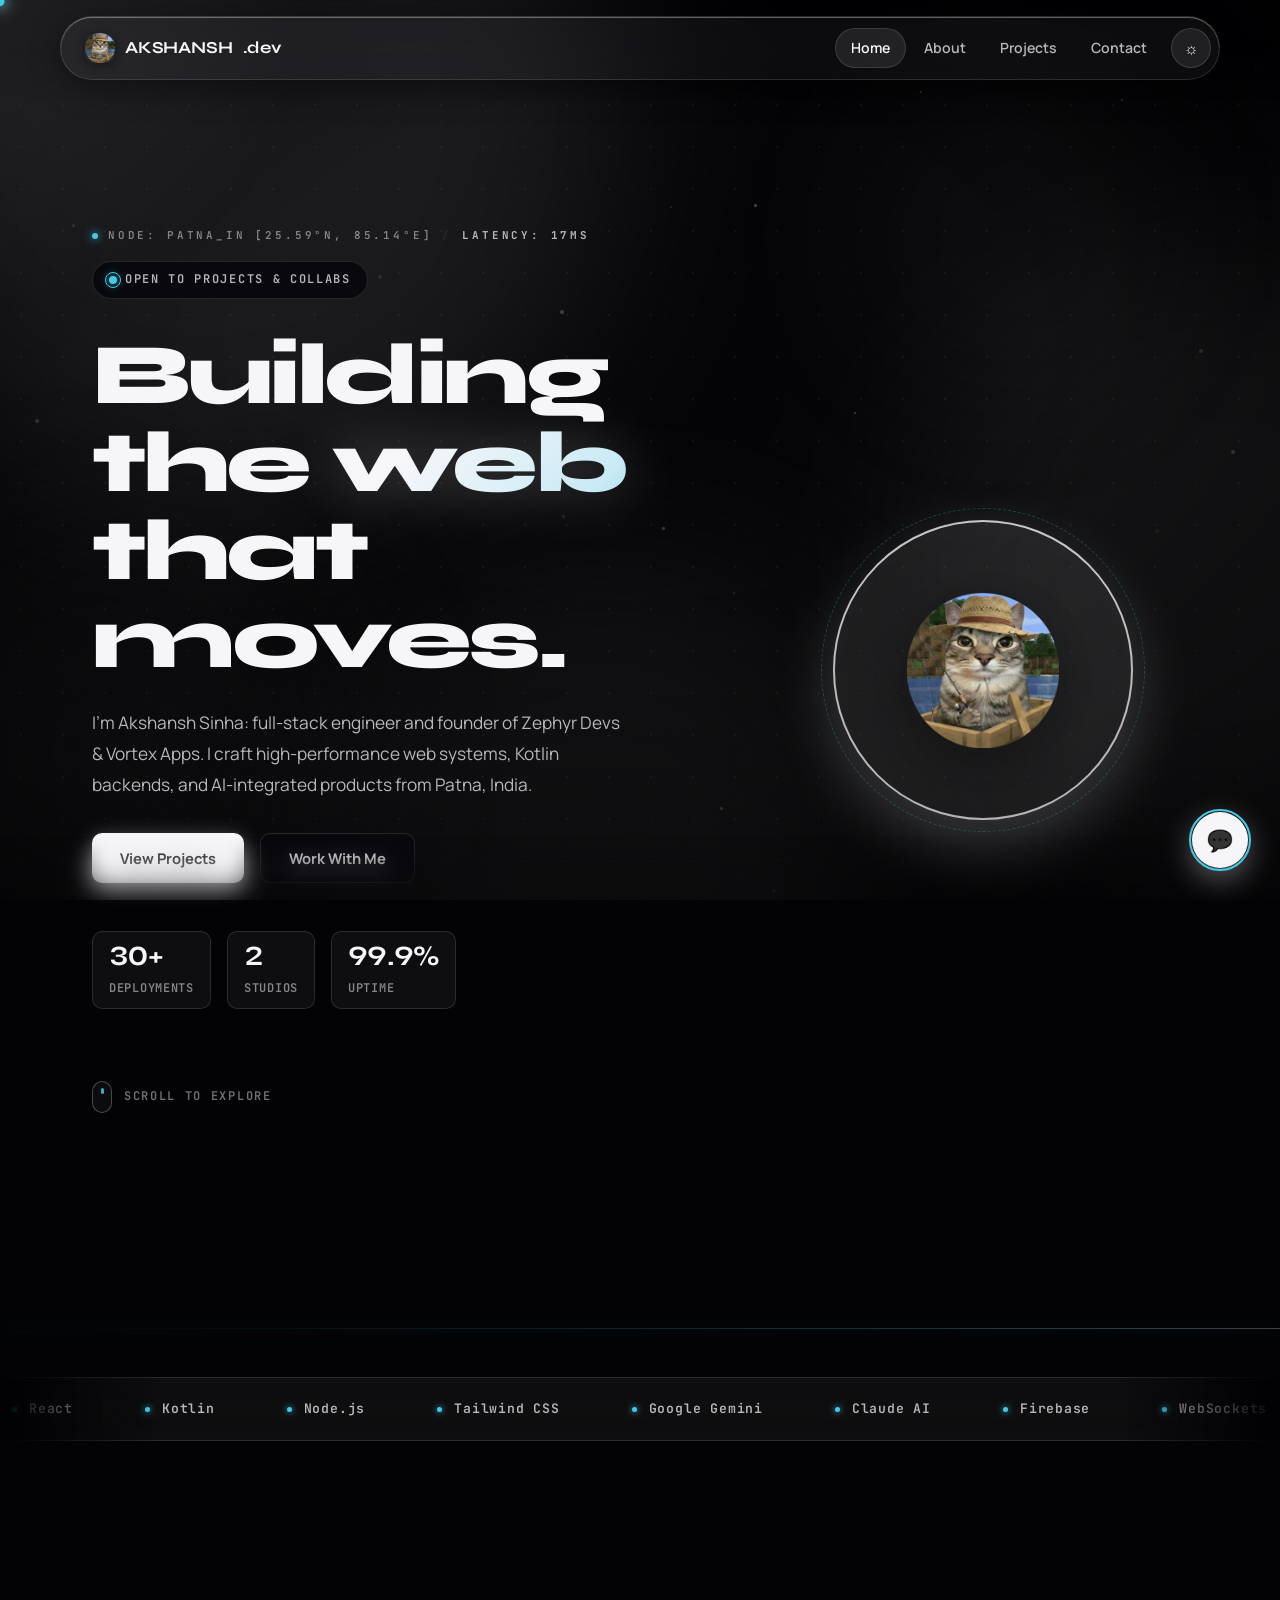
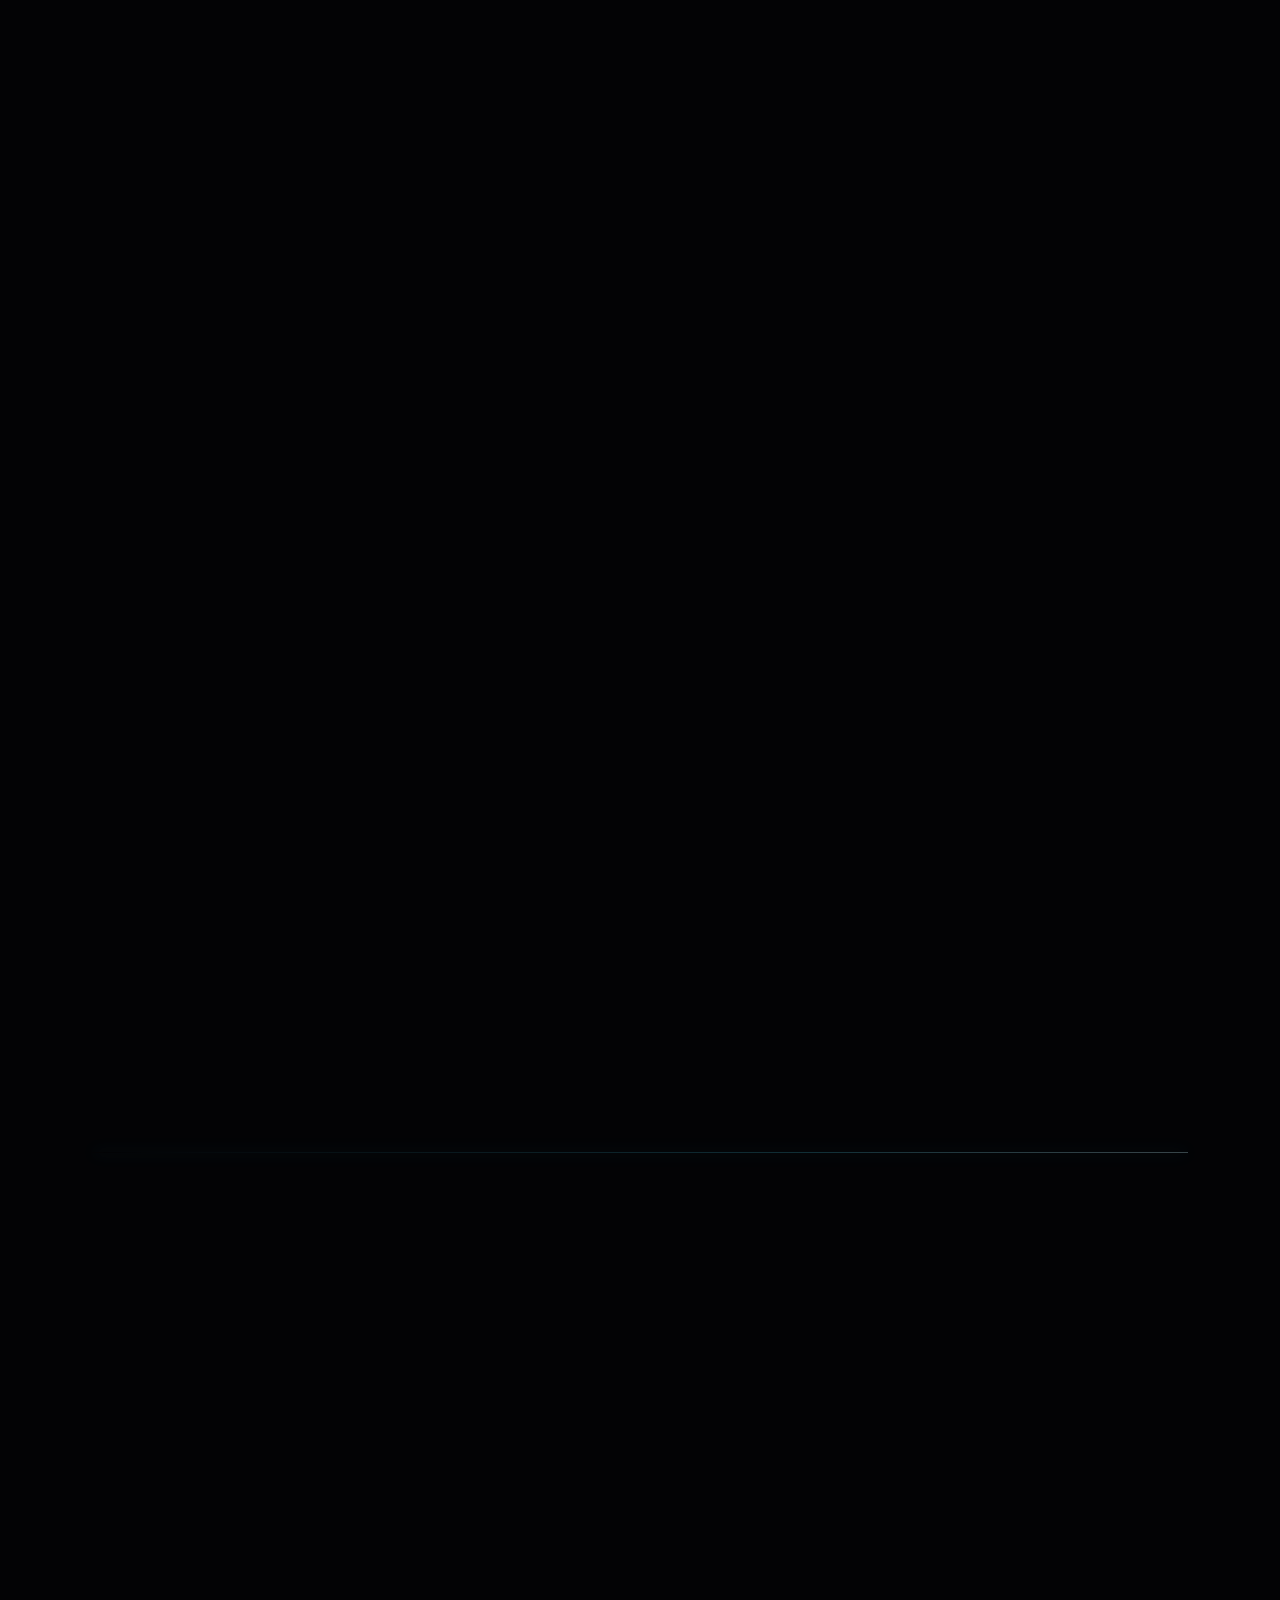
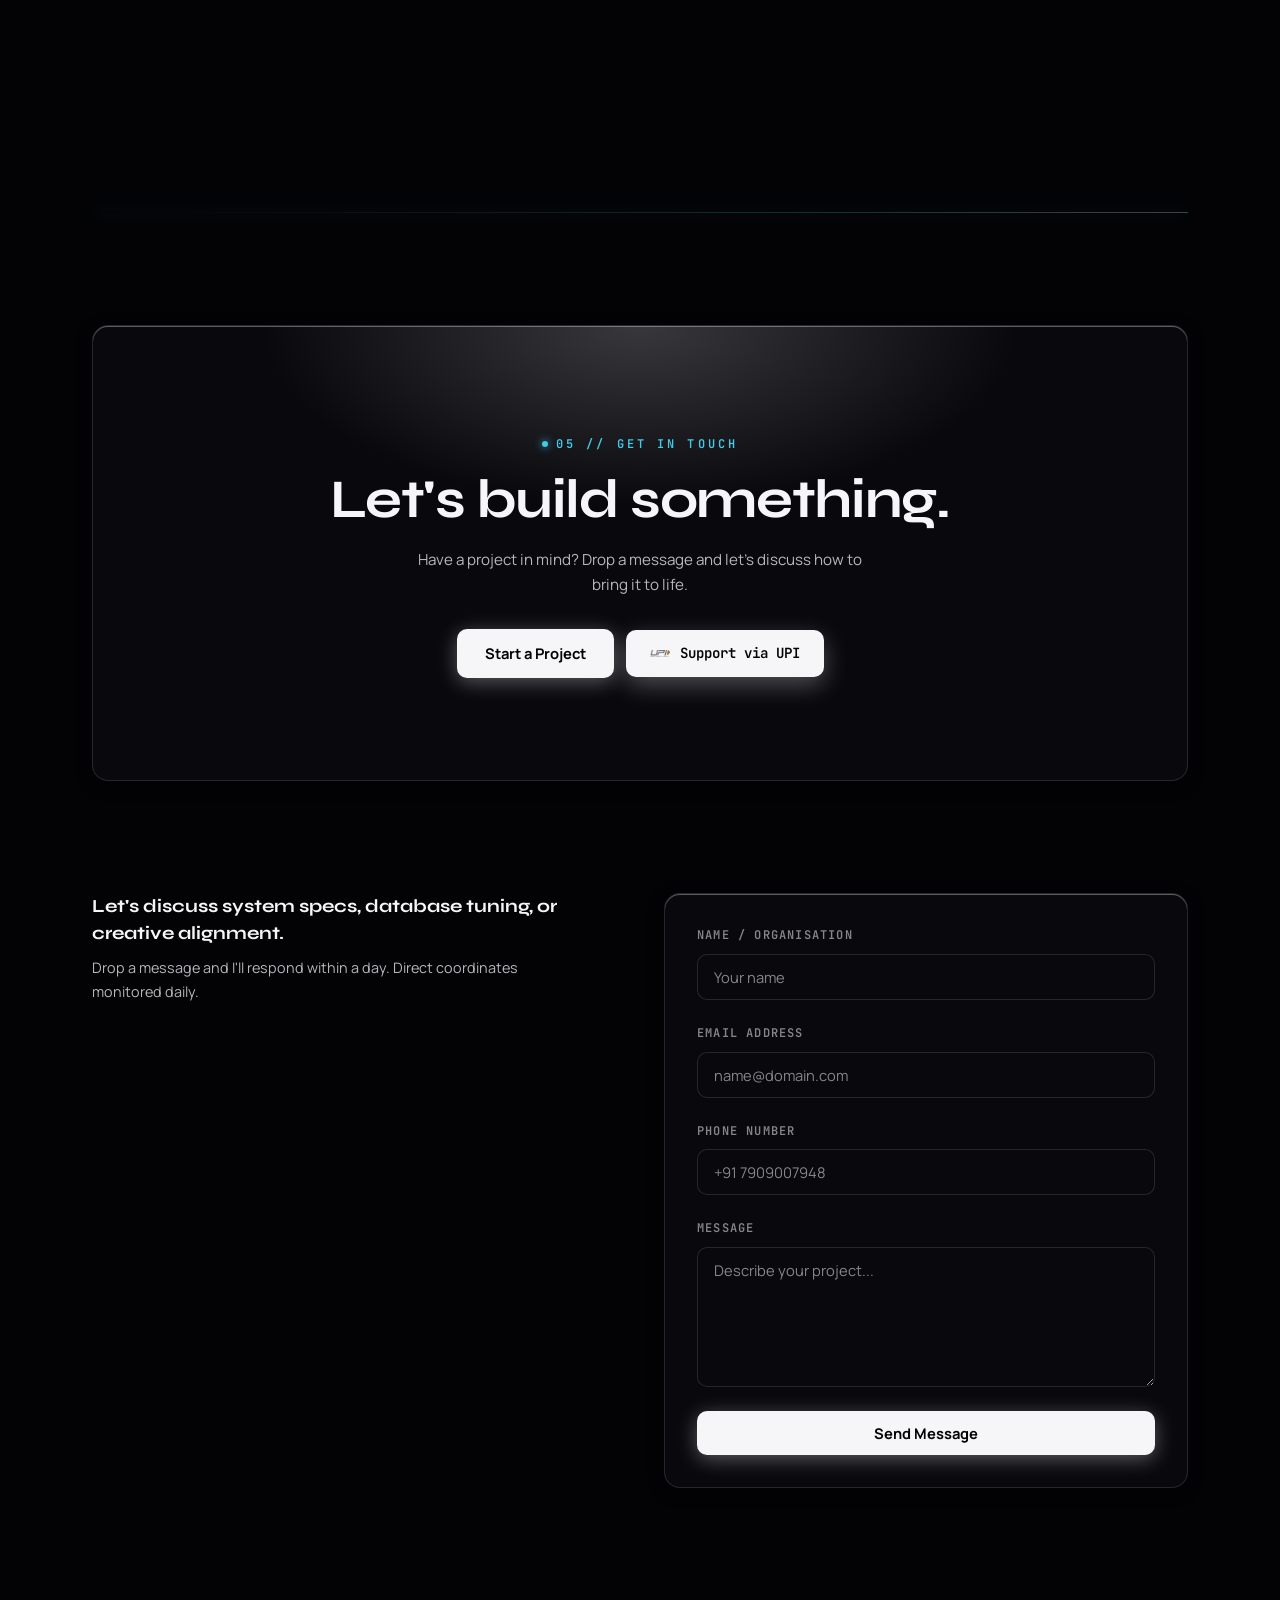
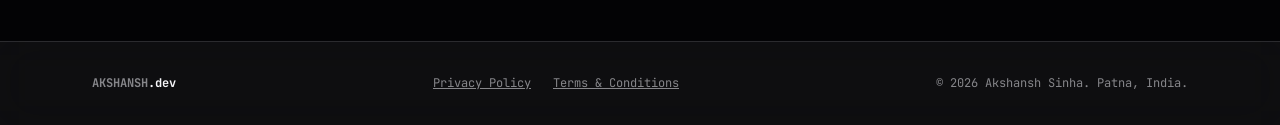
==== commit 47a254ac: "feat: add WaveMirror to home screen and update logo and URL - Updated WaveMirror logo with new graph" ====
--- a/index.html
+++ b/index.html
@@ -265,6 +265,27 @@
           </div>
         </div>
 
+        <!-- WaveMirror -->
+        <div class="project-card" id="feat-wavemirror">
+          <div class="project-card-header">
+            <div class="badge-row">
+              <img src="assets/wavemirror.png" alt="WaveMirror" class="project-mini-logo">
+              <span class="agency-badge beatlabs">Vortex Apps</span>
+            </div>
+            <span class="status-badge">Active</span>
+          </div>
+          <h3 class="project-title">WaveMirror</h3>
+          <p class="project-desc">Lightweight movies application with fast search queries and dynamic media showcase layouts.</p>
+          <div class="project-card-footer">
+            <div class="project-tech-list">
+              <span class="project-tech-item">HTML5</span>
+              <span class="project-tech-item">CSS</span>
+              <span class="project-tech-item">JS</span>
+            </div>
+            <a href="https://wavemirror.vercel.app" target="_blank" rel="noopener" class="project-btn-link">Launch site</a>
+          </div>
+        </div>
+
         <!-- Onyx Chat -->
         <div class="project-card" id="feat-onyx">
           <div class="project-card-header">
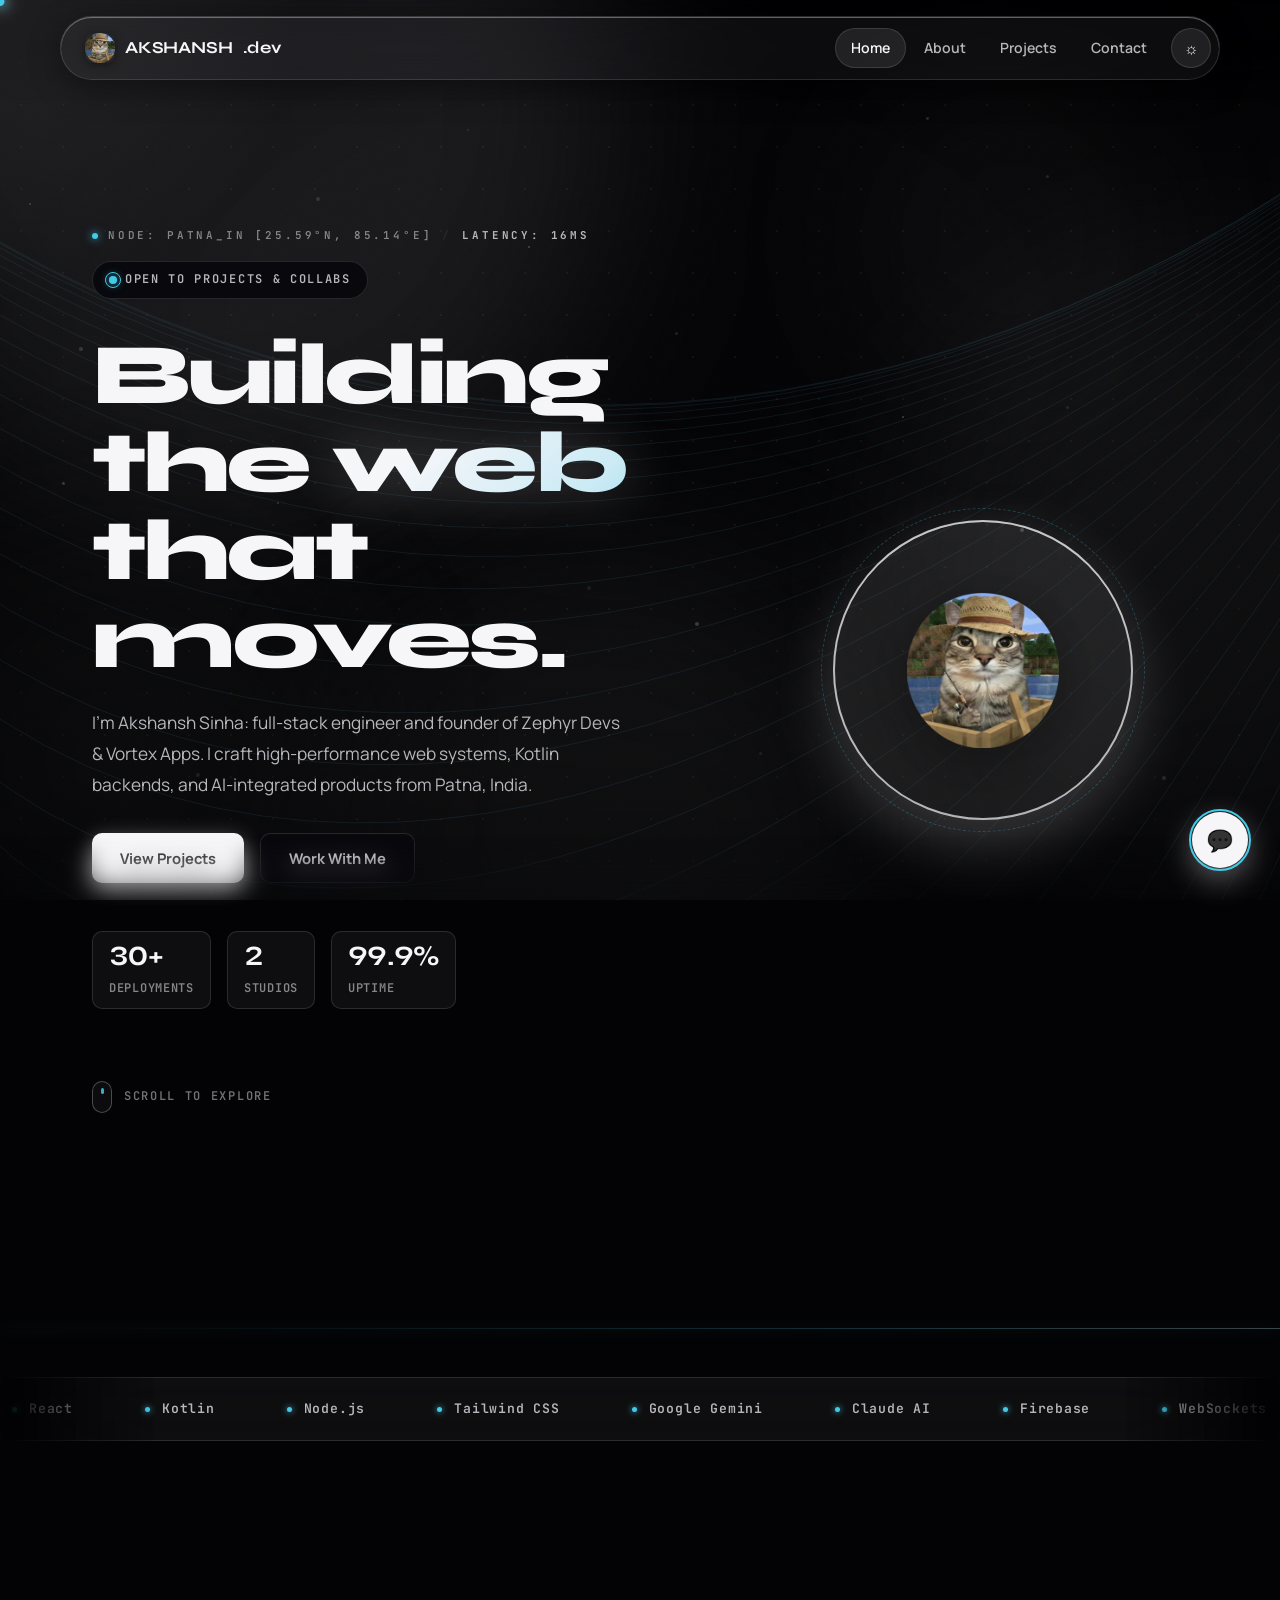
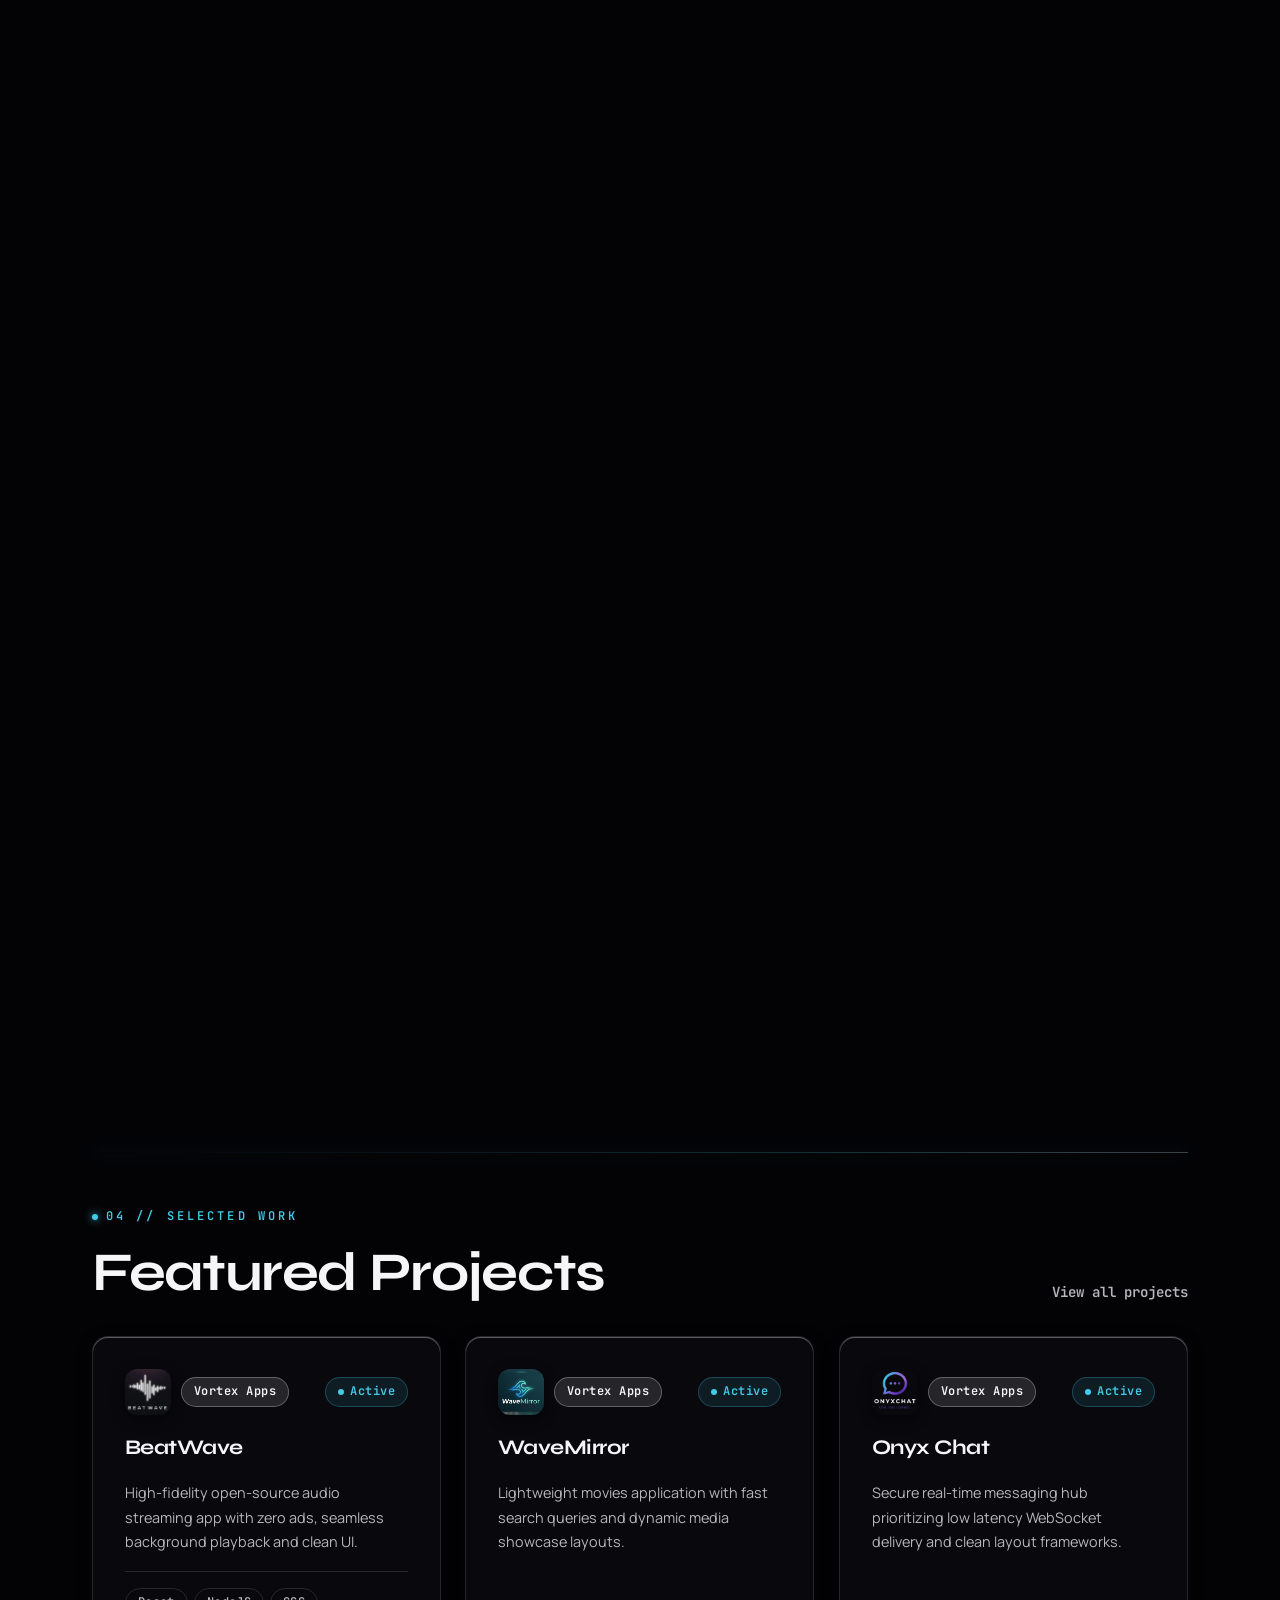
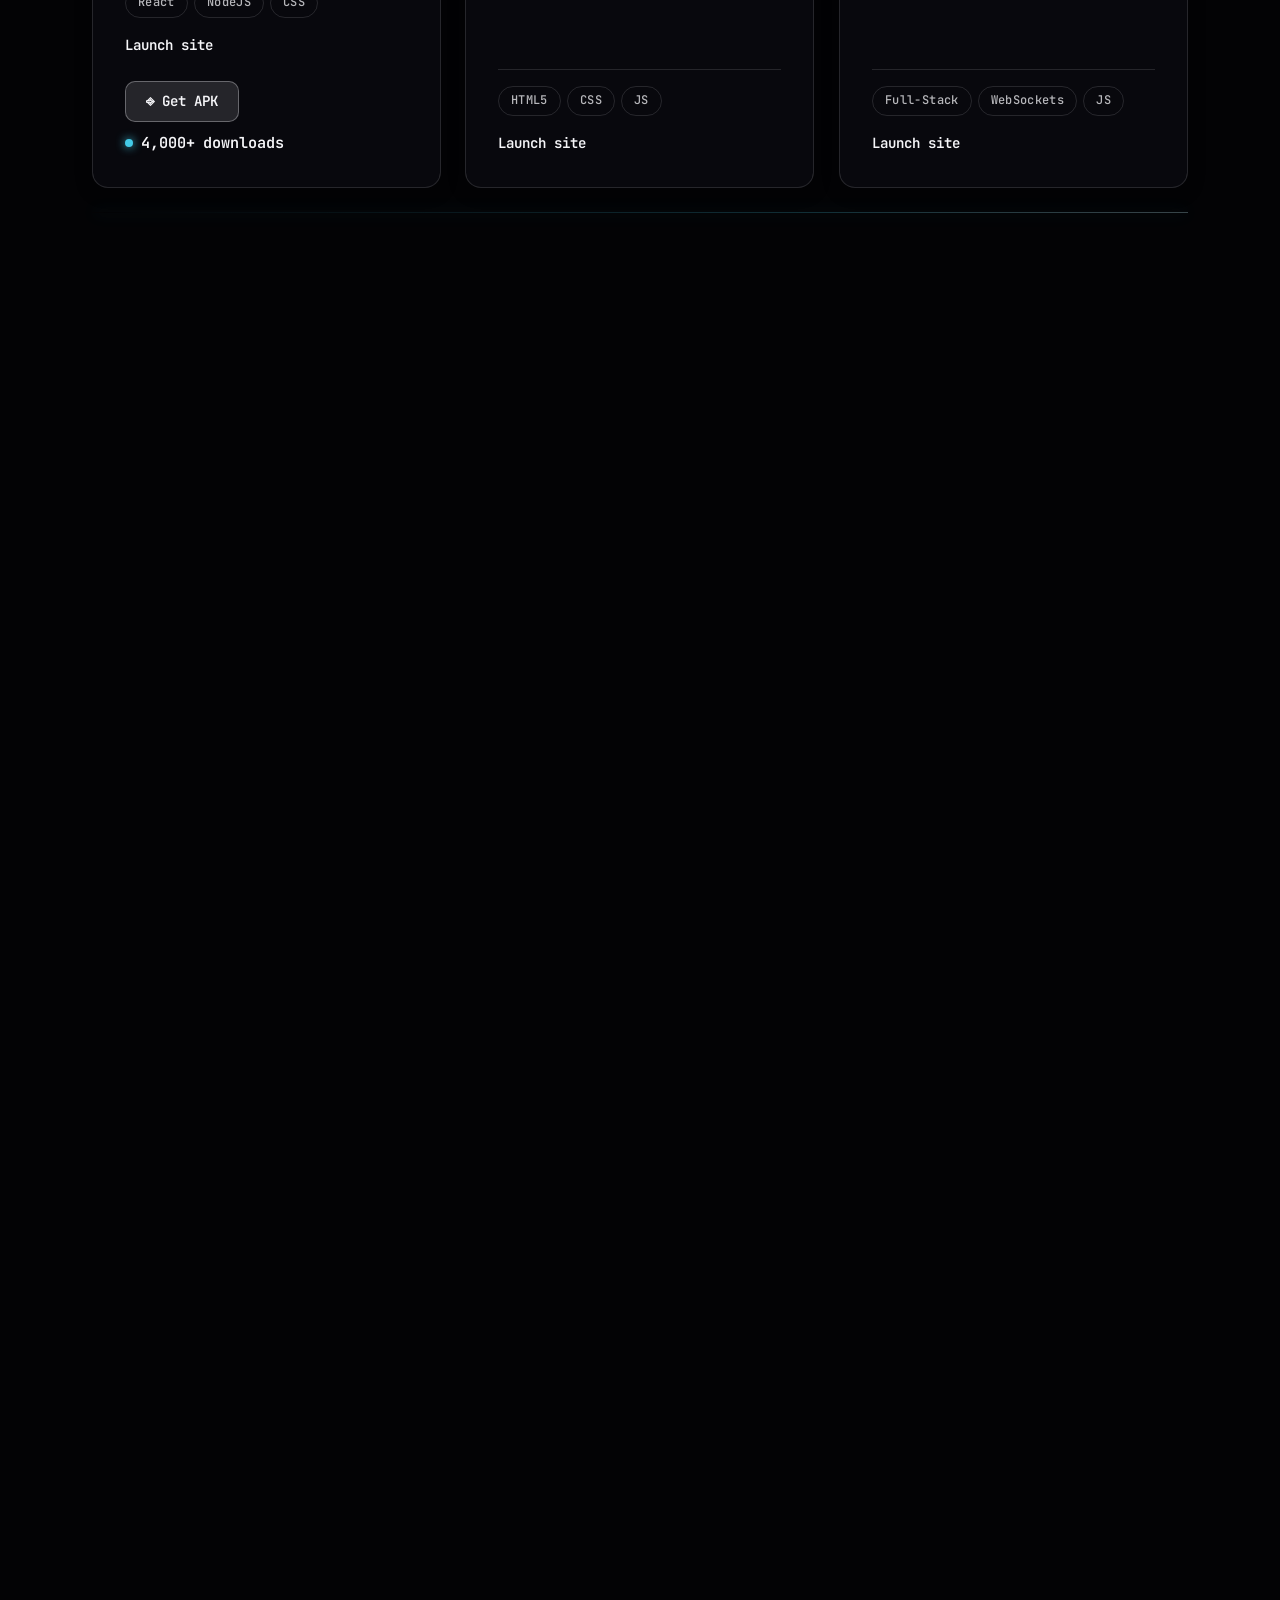
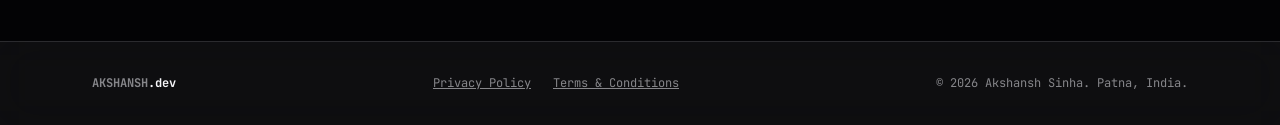
==== commit 197393c1: "feat: update BeatWave metric to 4,000+ & implement Framer Interaction Lines Background - BeatWave do" ====
--- a/index.html
+++ b/index.html
@@ -34,6 +34,7 @@
     <div class="aurora-blob aurora-blob-5"></div>
   </div>
   <div class="bg-vignette" aria-hidden="true"></div>
+  <canvas id="interaction-lines-canvas" aria-hidden="true"></canvas>
   <div class="progressive-blur-top" aria-hidden="true">
     <div></div><div></div><div></div><div></div>
   </div>
@@ -259,7 +260,7 @@
               </div>
               <div class="live-download-ticker large-counter">
                 <span class="live-download-pulse"></span>
-                <span class="live-download-val">2,600+</span> downloads
+                <span class="live-download-val">4,000+</span> downloads
               </div>
             </div>
           </div>
--- a/style.css
+++ b/style.css
@@ -92,6 +92,7 @@
 /* Section divider shimmer line */
 .section-shimmer-rule{position:relative;width:100%;height:1px;margin:var(--space-2xl) 0;pointer-events:none;background:linear-gradient(90deg,transparent 0%,color-mix(in oklab,var(--accent-2) 40%,transparent) 30%,var(--accent) 50%,color-mix(in oklab,var(--accent-2) 40%,transparent) 70%,transparent 100%);box-shadow:0 0 16px var(--accent-2);opacity:0.4;animation:shimmer-sweep 5s linear infinite;background-size:200% 100%}
 
+#interaction-lines-canvas{position:fixed;inset:0;width:100%;height:100%;pointer-events:none;z-index:1;opacity:0.8}
 #canvas-particles{display:none}
 .cursor-spotlight{position:fixed;width:700px;height:700px;border-radius:50%;background:radial-gradient(circle,color-mix(in oklab,var(--accent) 7%,transparent) 0%,transparent 65%);pointer-events:none;z-index:1;transform:translate(-50%,-50%);transition:opacity 0.3s}
 .cursor-follower{display:none}
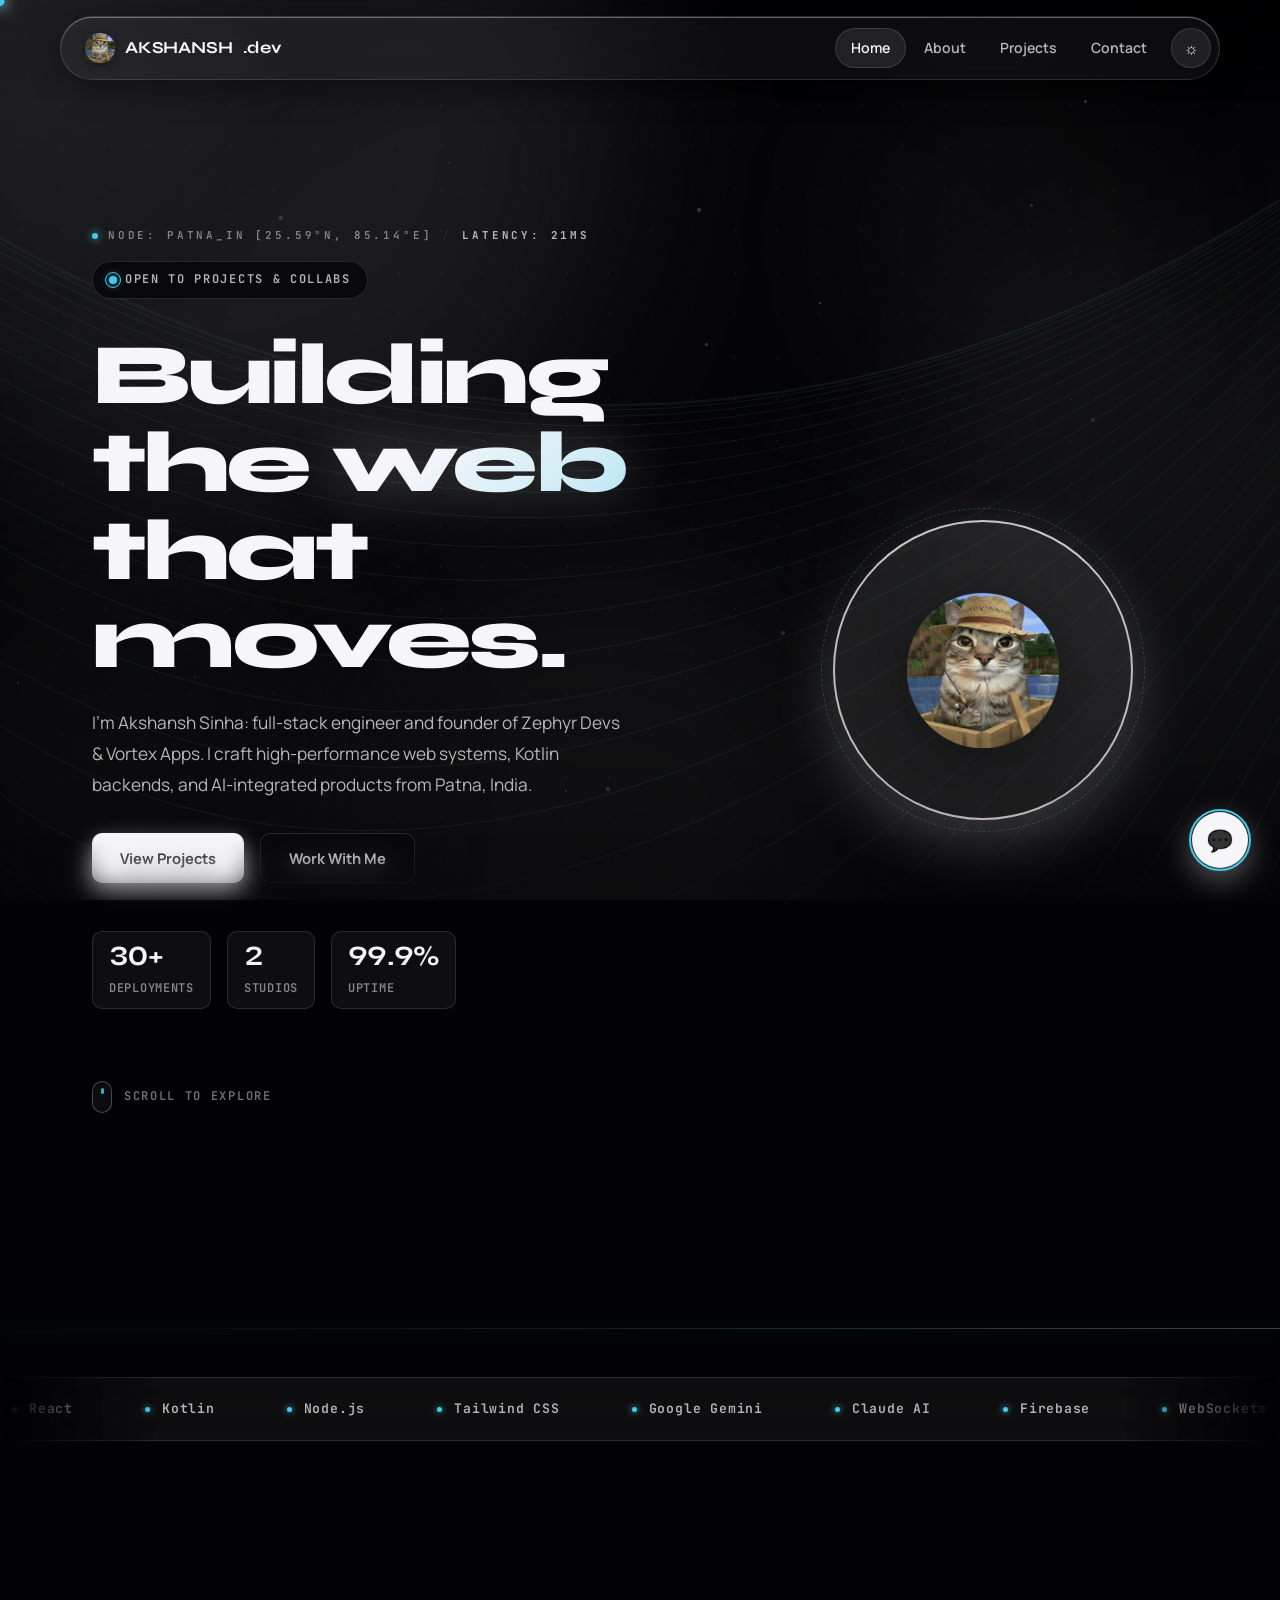
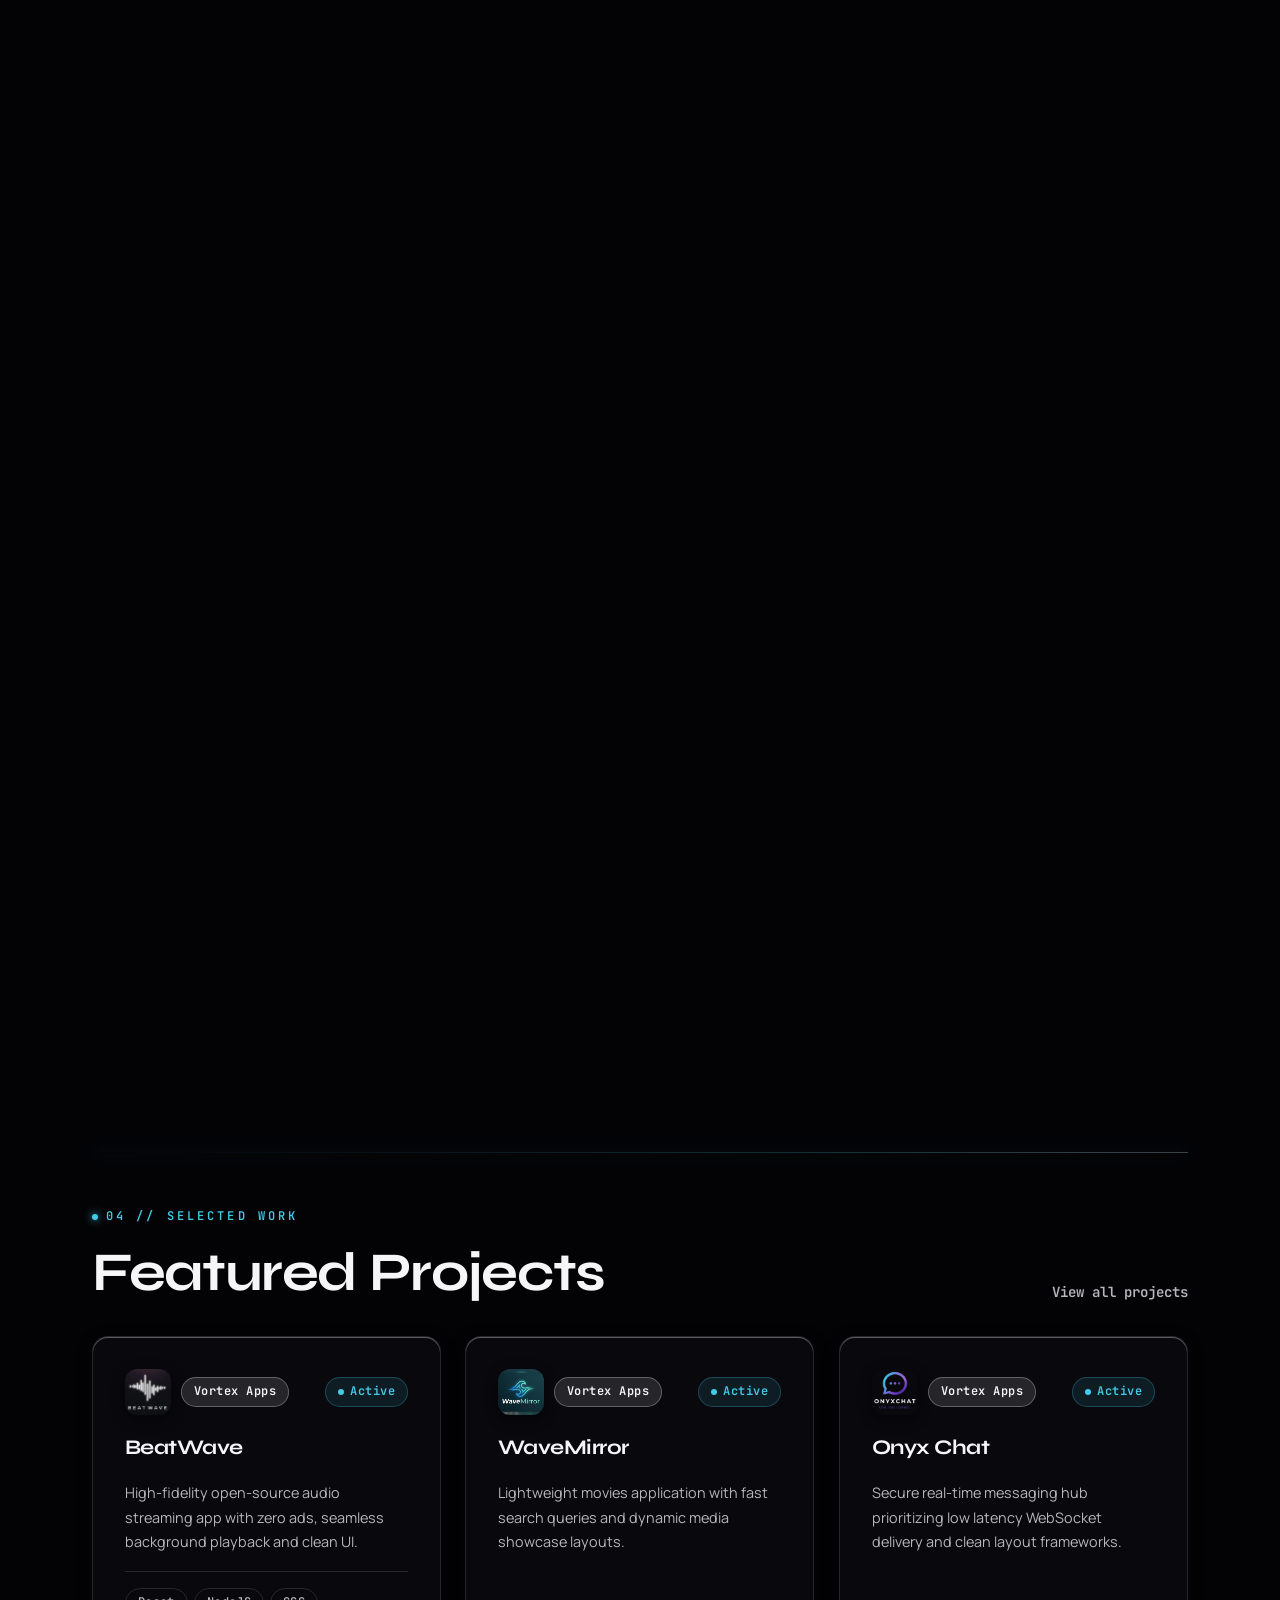
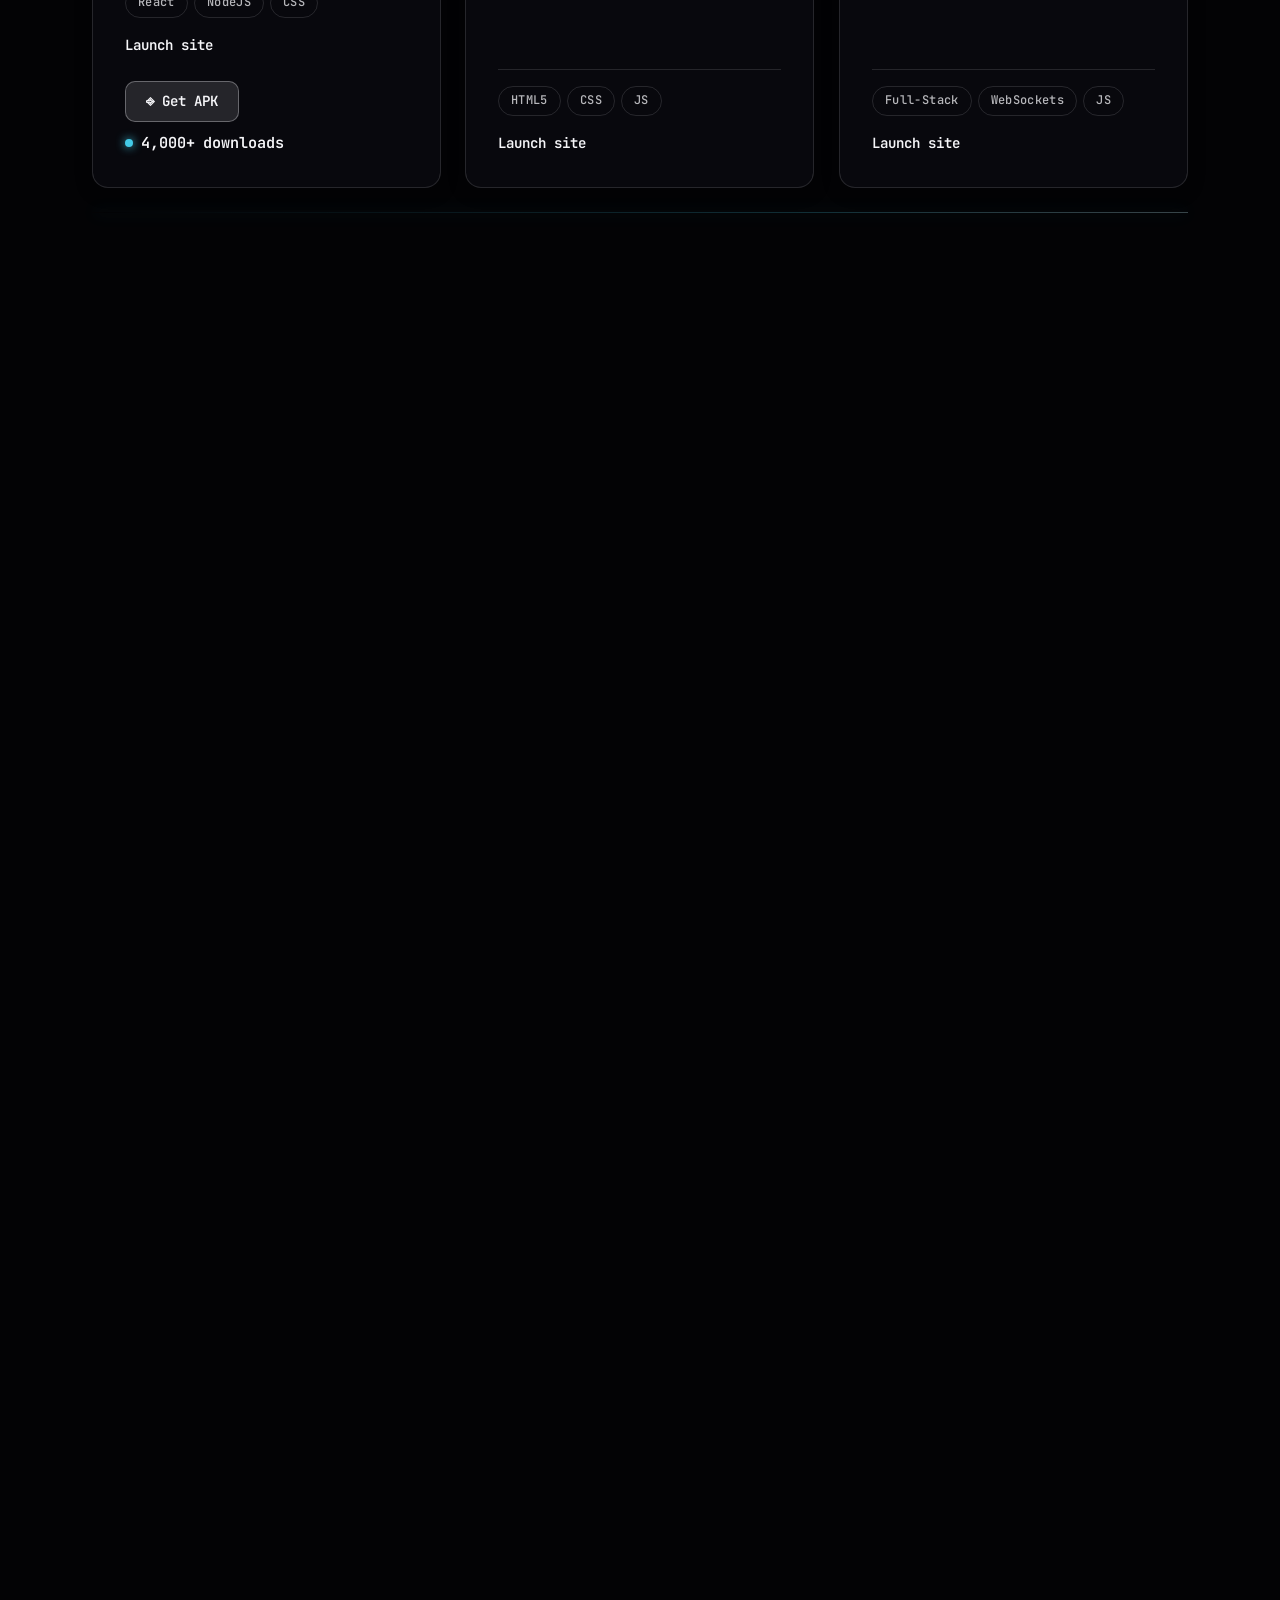
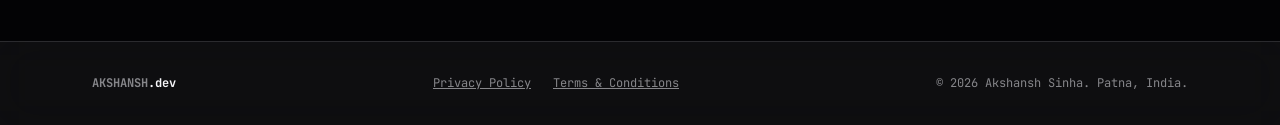
==== commit 6b340bc5: "feat: add professional 1200x630 Open Graph preview image and complete social meta tags" ====
--- a/index.html
+++ b/index.html
@@ -9,8 +9,14 @@
   <meta name="author" content="Akshansh Sinha">
   <meta property="og:title" content="Akshansh Sinha | Full-Stack Systems Engineer &amp; Tech Founder">
   <meta property="og:description" content="Founder at Zephyr Devs and Vortex Apps. Full-stack systems architecture, Kotlin backends, and AI products.">
-  <meta property="og:image" content="assets/logo.png">
+  <meta property="og:image" content="assets/og-image.png">
+  <meta property="og:image:width" content="1200">
+  <meta property="og:image:height" content="630">
   <meta property="og:type" content="website">
+  <meta name="twitter:card" content="summary_large_image">
+  <meta name="twitter:title" content="Akshansh Sinha | Full-Stack Systems Engineer &amp; Tech Founder">
+  <meta name="twitter:description" content="Founder at Zephyr Devs and Vortex Apps. Full-stack systems architecture, Kotlin backends, and AI products.">
+  <meta name="twitter:image" content="assets/og-image.png">
   <script type="application/ld+json">
   {"@context":"https://schema.org","@type":"Person","name":"Akshansh Sinha","jobTitle":"Full-Stack Systems Engineer & Tech Founder","url":"https://beatlabs.oneapp.dev","sameAs":["https://github.com/beatlabs790","https://instagram.com/akshansh_6969"],"telephone":"+91 7909007948","email":"akshanshsinha890@gmail.com","description":"Akshansh Sinha is a full-stack systems engineer and founder of Zephyr Devs and Vortex Apps."}
   </script>
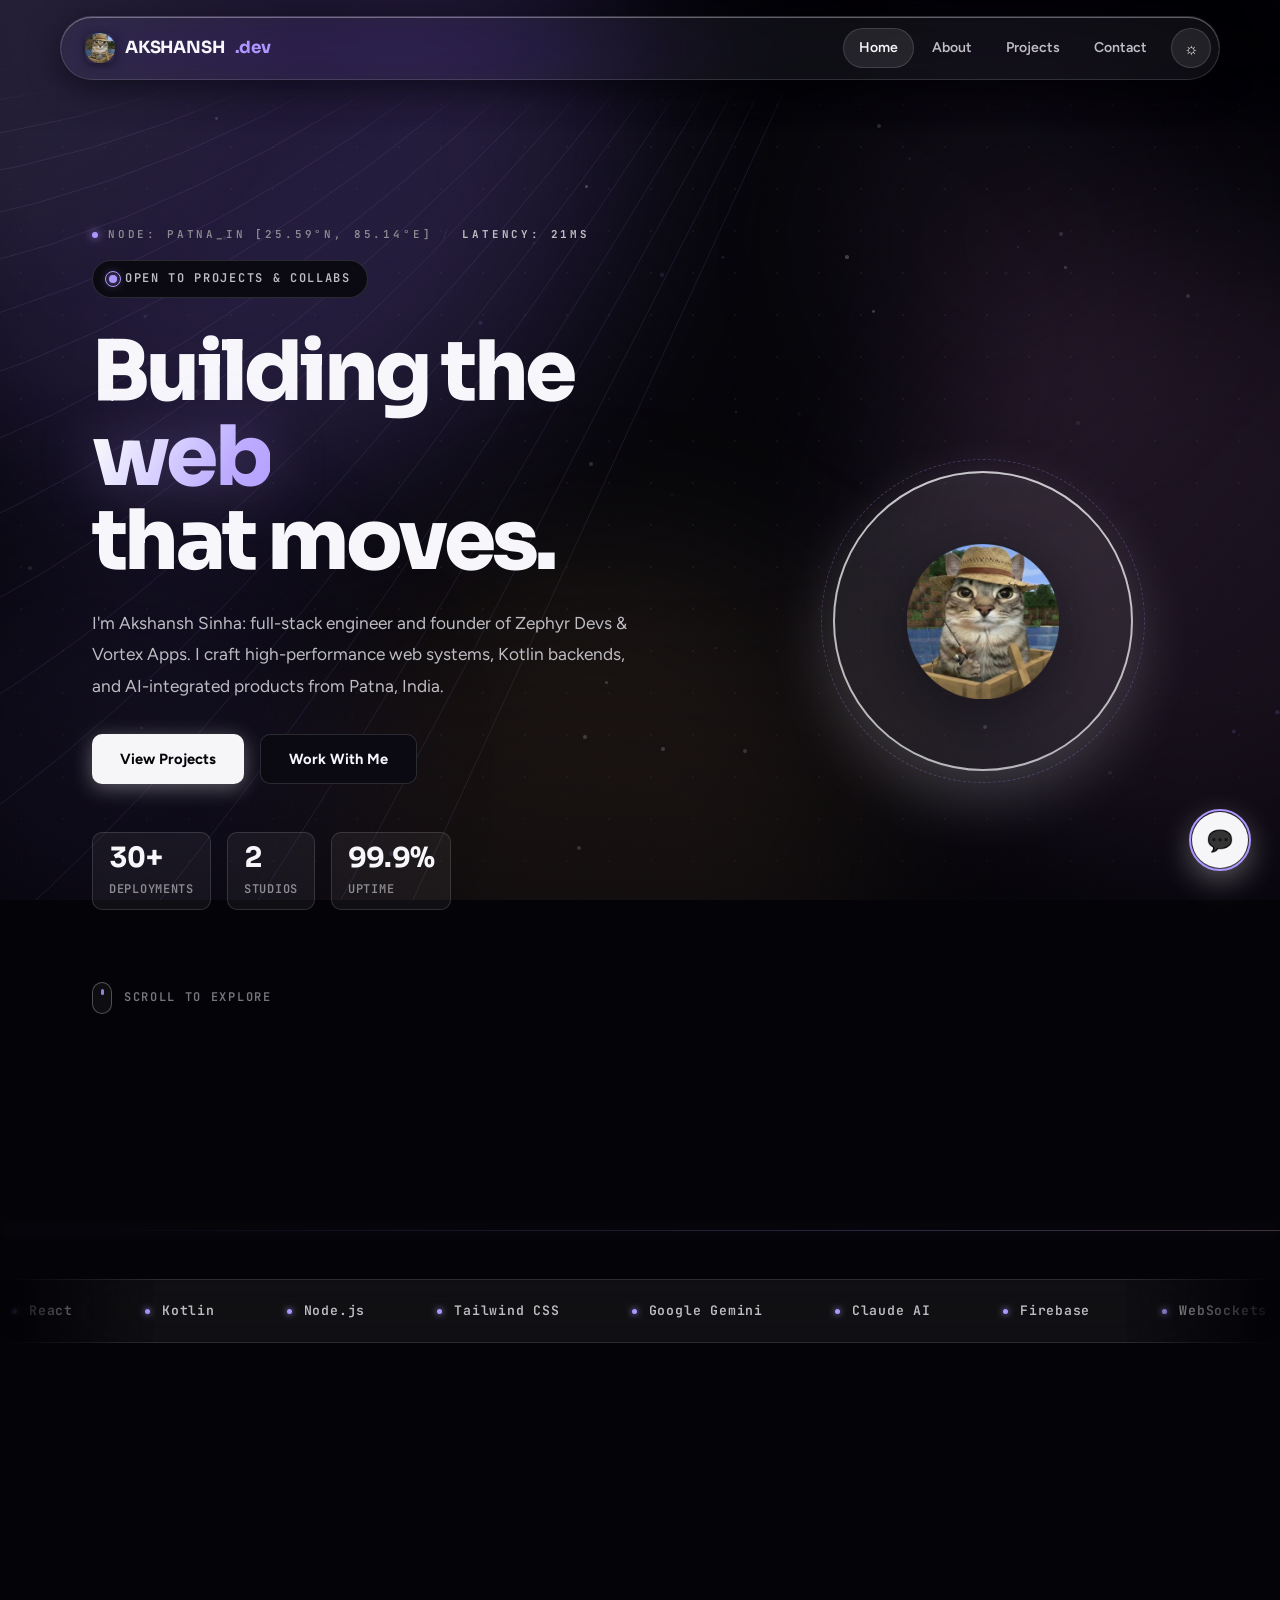
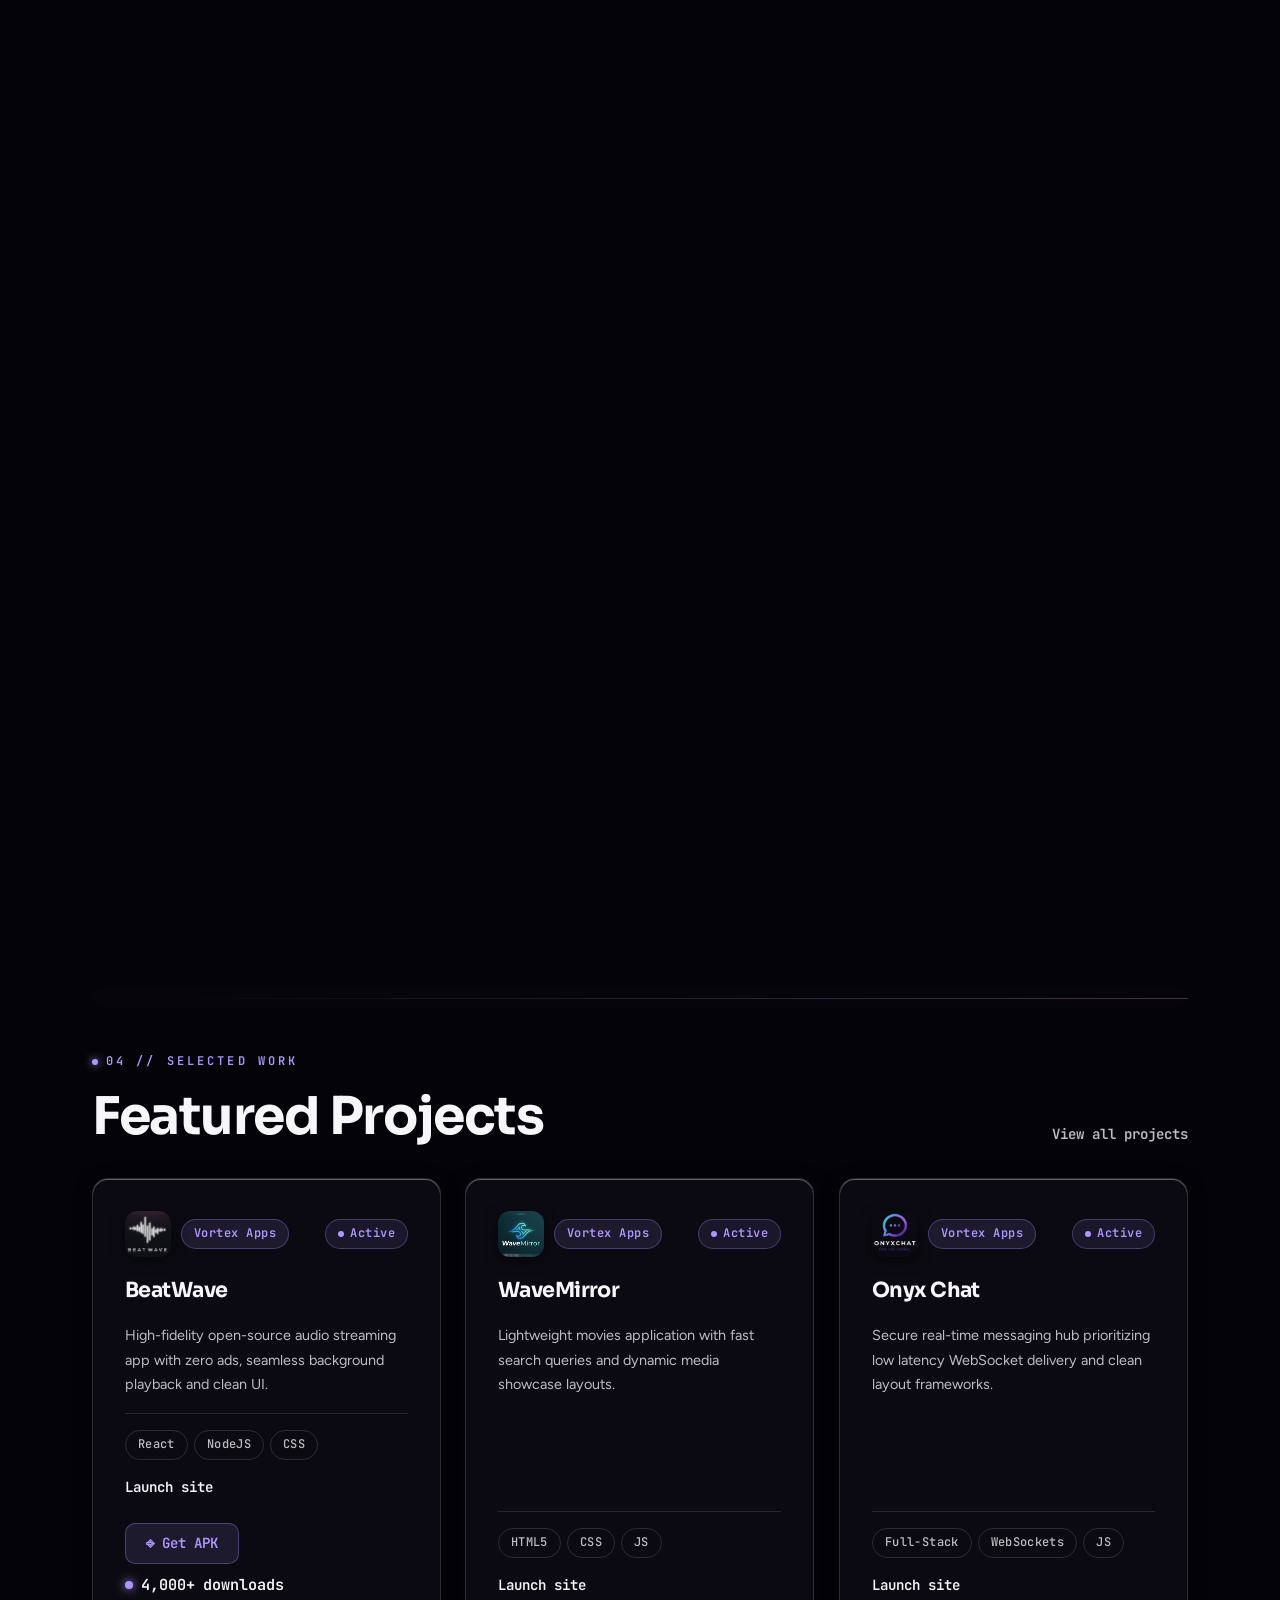
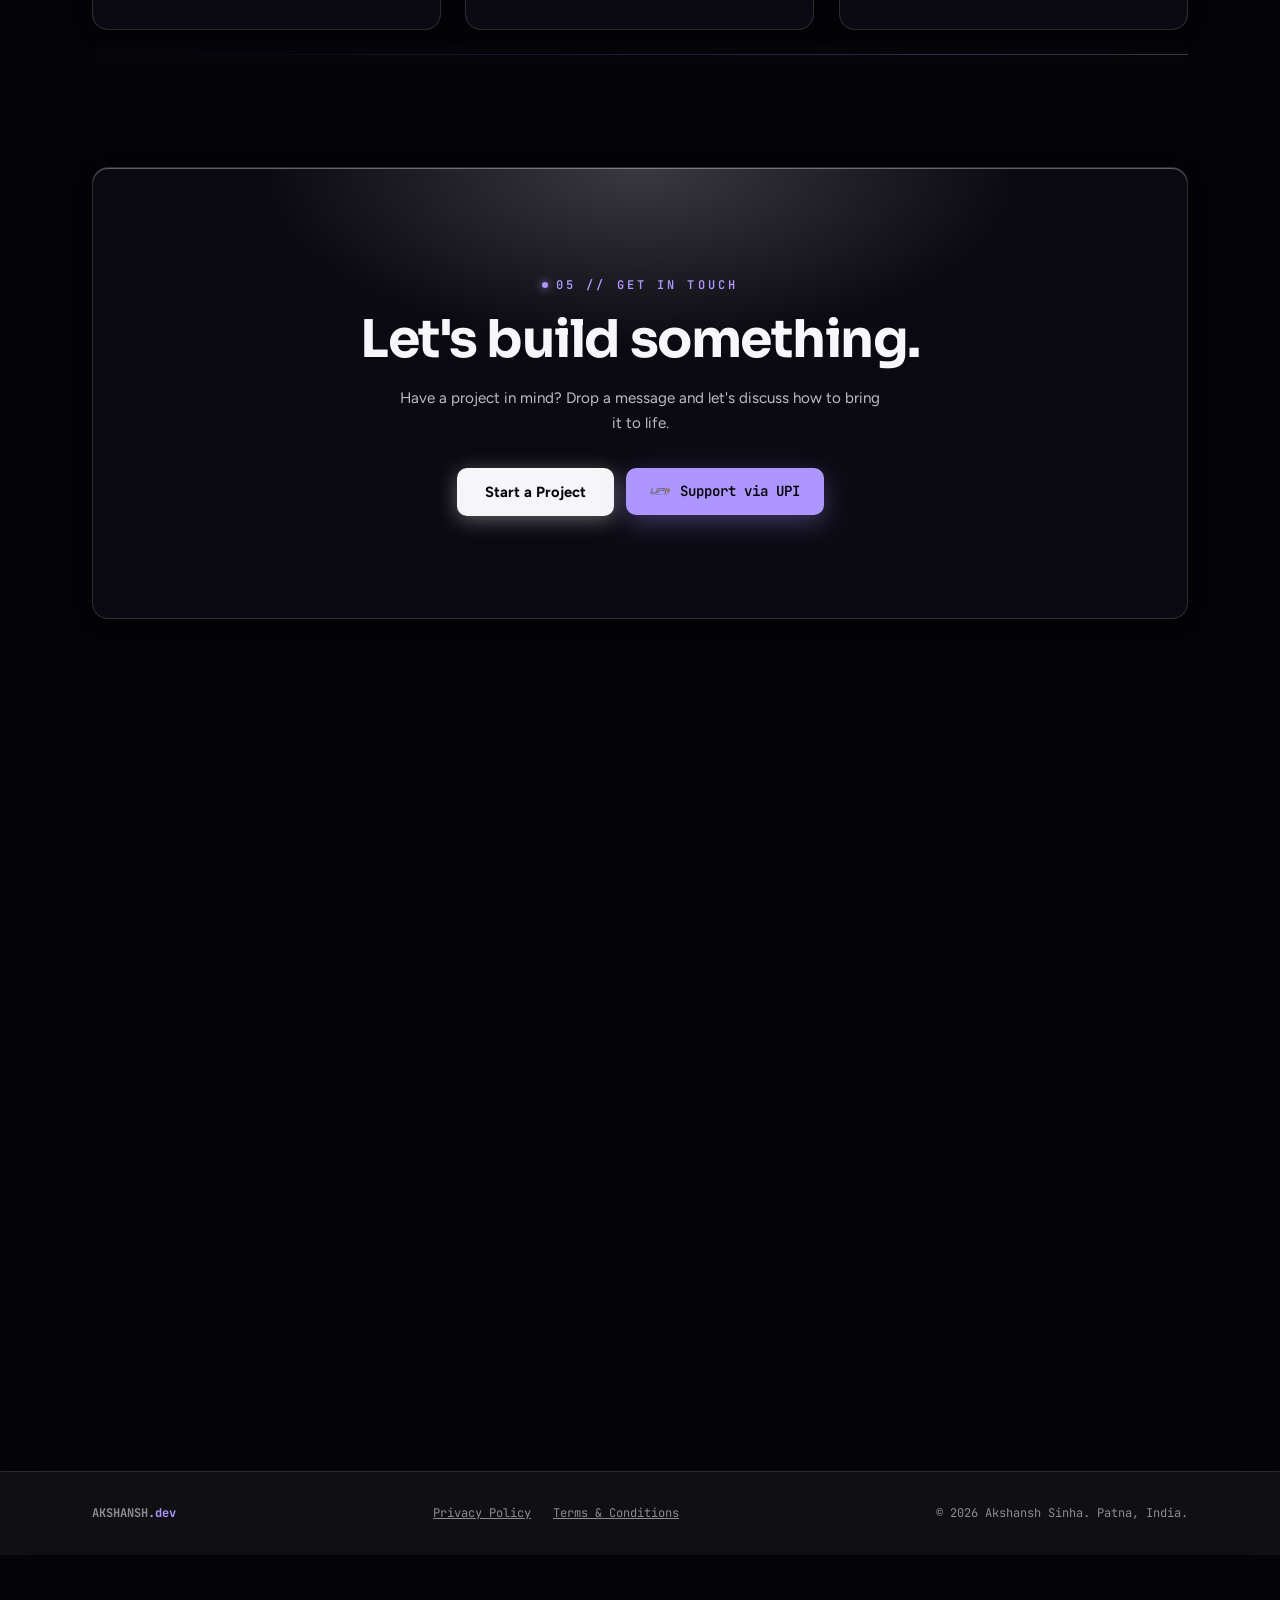
==== commit dedd3c3e: "perf: eliminate mobile scroll stutter, bypass heavy blurs, and optimize touch performance" ====
--- a/index.html
+++ b/index.html
@@ -21,7 +21,11 @@
   {"@context":"https://schema.org","@type":"Person","name":"Akshansh Sinha","jobTitle":"Full-Stack Systems Engineer & Tech Founder","url":"https://beatlabs.oneapp.dev","sameAs":["https://github.com/beatlabs790","https://instagram.com/akshansh_6969"],"telephone":"+91 7909007948","email":"akshanshsinha890@gmail.com","description":"Akshansh Sinha is a full-stack systems engineer and founder of Zephyr Devs and Vortex Apps."}
   </script>
   <link rel="icon" type="image/png" href="assets/logo.png">
+  <link rel="preconnect" href="https://fonts.googleapis.com">
+  <link rel="preconnect" href="https://fonts.gstatic.com" crossorigin>
+  <link rel="stylesheet" href="https://fonts.googleapis.com/css2?family=Sora:wght@600;700;800&family=Figtree:wght@400;500;600;700&family=JetBrains+Mono:wght@600&display=swap">
   <link rel="stylesheet" href="style.css">
+  <script>try{var t=localStorage.getItem('theme');if(t==='light'){document.documentElement.setAttribute('data-theme','light');document.documentElement.classList.add('theme-light');}}catch(e){}</script>
 </head>
 <body>
 
@@ -42,7 +46,7 @@
   <div class="bg-vignette" aria-hidden="true"></div>
   <canvas id="interaction-lines-canvas" aria-hidden="true"></canvas>
   <div class="progressive-blur-top" aria-hidden="true">
-    <div></div><div></div><div></div><div></div>
+    <div></div><div></div><div></div><div></div><div></div><div></div>
   </div>
   <div class="progressive-blur-bottom" aria-hidden="true"></div>
   <div class="cursor-spotlight" id="cursor-spotlight"></div>
@@ -417,6 +421,13 @@
     </div>
   </footer>
 
+  <div class="footer-statement reveal" aria-hidden="true">
+    <span class="footer-statement-name">
+      <span class="fsn-layer fsn-base">AKSHANSH <em>SINHA</em></span>
+      <span class="fsn-layer fsn-sheen">AKSHANSH <em>SINHA</em></span>
+    </span>
+  </div>
+
   <script src="script.js"></script>
 </body>
 </html>
--- a/style.css
+++ b/style.css
@@ -1,14 +1,124 @@
-/* Hallmark · pre-emit critique: P5 H5 E5 S4 R5 V5 */
-/* Hallmark · macrostructure: Marquee Hero | genre: atmospheric | theme: Monolith Specular | nav: N5 Floating Pill | footer: Ft5 Statement
- * display: Syne · body: Manrope · mono: JetBrains Mono
- * axes: dark paper / display-sans / neutral (white accent) | design-system: design.md
- * contrast: pass (40–41) · nav: N5 · footer: Ft5 · slop: pass (42–45)
- * honest: pass (46) · chrome: pass (47) · tokens: pass (48) · responsive: pass (49) · icons: pass (30)
- * mobile: pass (34, 49, 50–57)
+/* Hallmark · macrostructure: Marquee Hero | genre: atmospheric | theme: Iris Monolith | nav: N5 Floating Pill | footer: Ft5 Statement
+ * display: Sora · body: Figtree · mono: JetBrains Mono
+ * axes: violet-obsidian paper / display-sans / iris + champagne accent | design-system: design.md
  */
 
 @import url("tokens.css");
-@import url("https://fonts.googleapis.com/css2?family=Syne:wght@500;600;700;800&family=Manrope:wght@400;500;600;700&family=JetBrains+Mono:wght@500;600;700&display=swap");
+/* Webfonts are <link>ed from each page head with preconnect + display=swap,
+   so they no longer queue behind this stylesheet. */
+
+/* ============ Performance tiers ============
+   The mobile budget lives at the END of this file: it overrides base rules at
+   equal specificity, so it has to come after them in source order. */
+
+/* ============ Footer statement wordmark ============
+   A frosted glass plate carrying a monumental etched wordmark. Three things
+   stack to sell the glass: the pane itself (a translucent fill under a heavy
+   blur and saturation boost), a specular top lip with an outer hairline, and an
+   iris bloom behind the plate that breathes. The letters are two layers in one
+   grid cell: a vertical ink-to-paper fade with SINHA in the accent gradient,
+   under a light band that travels across them. */
+.footer-statement{
+  position:relative;z-index:2;overflow:hidden;
+  padding-top:var(--space-xl);
+  background:var(--glass-strong);
+  backdrop-filter:blur(30px) saturate(170%);
+  -webkit-backdrop-filter:blur(30px) saturate(170%);
+  box-shadow:
+    inset 0 1px 0 var(--glass-highlight),
+    0 -1px 0 var(--glass-border),
+    0 -30px 70px -34px color-mix(in oklab,var(--accent-2) 55%,transparent);
+}
+.footer-statement::before{
+  content:"";position:absolute;left:50%;top:-40%;width:78%;height:130%;
+  transform:translateX(-50%);pointer-events:none;
+  background:radial-gradient(ellipse at 50% 0%,color-mix(in oklab,var(--accent-2) 30%,transparent),transparent 68%);
+  animation:fsn-glow 11s var(--ease-in-out) infinite;
+}
+/* Compositor-only breathe: transform/opacity never repaint the wordmark, so
+   this stays on for phones where the sheen sweep is switched off. */
+@keyframes fsn-glow{
+  0%,100%{opacity:0.5;transform:translateX(-50%) scale(1)}
+  50%    {opacity:1;   transform:translateX(-50%) scale(1.16)}
+}
+.footer-statement-name{
+  position:relative;
+  display:grid;justify-items:center;
+  font-family:var(--font-display);
+  font-weight:800;
+  /* The line is nowrap and the plate clips its overflow, so the vw term is kept
+     below the ~9em advance width of "AKSHANSH SINHA" in Sora 800 to leave the
+     side gutters breathing room on narrow phones. */
+  font-size:clamp(1.75rem,9vw,9.5rem);
+  line-height:0.86;
+  letter-spacing:-0.055em;
+  white-space:nowrap;
+  text-align:center;
+  margin:0;
+  padding:0 var(--space-sm) var(--space-md);
+  user-select:none;
+}
+.fsn-layer{
+  grid-area:1 / 1;
+  -webkit-background-clip:text;background-clip:text;
+  -webkit-text-fill-color:transparent;color:transparent;
+}
+.fsn-base{background-image:linear-gradient(180deg,var(--ink) 0%,color-mix(in oklab,var(--ink) 40%,var(--paper)) 58%,color-mix(in oklab,var(--ink) 9%,var(--paper)) 100%)}
+.fsn-base em{
+  font-style:normal;
+  background-image:linear-gradient(120deg,var(--accent-2) 0%,var(--accent-3) 100%);
+  background-size:220% 100%;
+  -webkit-background-clip:text;background-clip:text;
+  -webkit-text-fill-color:transparent;color:transparent;
+  animation:fsn-accent 13s var(--ease-in-out) infinite;
+}
+/* The accent word drifts through its own gradient so the iris never sits still */
+@keyframes fsn-accent{0%,100%{background-position:0% 0}50%{background-position:100% 0}}
+.fsn-sheen{
+  background-image:linear-gradient(102deg,
+    transparent 30%,
+    color-mix(in oklab,var(--accent) 70%,transparent) 40%,
+    transparent 46%,
+    color-mix(in oklab,var(--accent-2) 55%,transparent) 53%,
+    transparent 62%);
+  background-size:300% 100%;background-repeat:no-repeat;
+  mix-blend-mode:screen;
+  animation:fsn-sheen 8.5s var(--ease-in-out) infinite;
+}
+@keyframes fsn-sheen{0%{background-position:210% 0}55%,100%{background-position:-110% 0}}
+
+/* --- Entrance: the plate rises, then light wipes across the letters ---
+   The wipe is a mask on the layer, not per-letter opacity: the letters are
+   painted by a parent's background-clip:text, so a child span's opacity would
+   not hide the parent's gradient in that glyph's shape. Masking the layer
+   clips its finished output, which is the thing we actually want to sweep.
+   Both layers share one transition so the base and the sheen stay in register. */
+.footer-statement.reveal .fsn-layer{
+  -webkit-mask-image:linear-gradient(90deg,#000 0%,#000 33%,transparent 62%,transparent 100%);
+  mask-image:linear-gradient(90deg,#000 0%,#000 33%,transparent 62%,transparent 100%);
+  -webkit-mask-size:300% 100%;mask-size:300% 100%;
+  -webkit-mask-repeat:no-repeat;mask-repeat:no-repeat;
+  -webkit-mask-position:100% 0;mask-position:100% 0;
+  transition:-webkit-mask-position 1.15s var(--ease-out),mask-position 1.15s var(--ease-out);
+}
+.footer-statement.visible .fsn-layer{
+  -webkit-mask-position:0% 0;mask-position:0% 0;
+}
+/* Reveal: the wordmark settles up out of the glass, tracking relaxing as it lands */
+.footer-statement.reveal{opacity:0;transform:translateY(30px)}
+.footer-statement.reveal .footer-statement-name{letter-spacing:-0.09em;transition:letter-spacing 1.2s var(--ease-spring)}
+.footer-statement.visible .footer-statement-name{letter-spacing:-0.055em}
+/* Light variant: `screen` against dark ink would be a no-op, so the travelling
+   band multiplies a tint of the iris accent into the letters instead. */
+html.theme-light .fsn-sheen,
+body.light-theme .fsn-sheen{
+  mix-blend-mode:multiply;
+  background-image:linear-gradient(102deg,transparent 30%,color-mix(in oklab,var(--accent-2) 42%,transparent) 40%,transparent 46%,color-mix(in oklab,var(--accent-3) 40%,transparent) 53%,transparent 62%);
+}
+html.theme-light .footer-statement::before,
+body.light-theme .footer-statement::before{
+  background:radial-gradient(ellipse at 50% 0%,color-mix(in oklab,var(--accent-2) 12%,transparent),transparent 68%);
+}
 
 :root {
   /* Legacy aliases: mapped to solid card tokens */
@@ -25,7 +135,7 @@
 }
 
 *,*::before,*::after{box-sizing:border-box;margin:0;padding:0}
-html{scroll-behavior:smooth;font-size:16px;overflow-x:clip}
+html{scroll-behavior:smooth;font-size:16px;overflow-x:clip;background:var(--paper)}
 body{
   background:var(--paper);
   color:var(--ink);
@@ -45,9 +155,31 @@
 
 :focus-visible{outline:2px solid var(--focus);outline-offset:3px;border-radius:4px}
 
-/* ============ Scroll Progress Bar ============ */
-.scroll-progress-bar{position:fixed;top:0;left:0;height:3px;width:0%;background:linear-gradient(90deg,var(--accent) 0%,var(--accent-2) 50%,var(--accent) 100%);z-index:10000;box-shadow:0 0 10px var(--accent),0 0 20px var(--accent-2);pointer-events:none;transition:width 60ms cubic-bezier(0.1,0.9,0.2,1)}
-.scroll-progress-bar::after{content:"";position:absolute;right:0;top:-3px;width:9px;height:9px;border-radius:50%;background:var(--accent-2);box-shadow:0 0 12px var(--accent-2),0 0 20px #fff;transform:translateX(50%)}
+/* ============ Scroll Progress Bar ============
+   One custom property (`--sp`, written by the scroll handler) drives both the
+   fill and the tip dot, so a scroll frame costs a single style write. The fill
+   is a scaleX'd pseudo-element, which the compositor can handle without layout.
+   The dot rides the unscaled container instead of sitting inside the fill, so
+   it keeps its round 9px shape rather than being squashed into a sliver; that
+   one absolutely-positioned box re-lays-out per frame, which is negligible for
+   a single out-of-flow element. */
+.scroll-progress-bar{position:fixed;top:0;left:0;height:3px;width:100%;z-index:10000;pointer-events:none}
+.scroll-progress-bar::before{
+  content:"";position:absolute;inset:0;
+  transform:scaleX(var(--sp, 0));transform-origin:0 50%;
+  background:linear-gradient(90deg,var(--accent-2) 0%,var(--accent-3) 55%,var(--accent-2) 100%);
+  box-shadow:0 0 10px color-mix(in oklab,var(--accent-2) 70%,transparent);
+  will-change:transform;
+}
+.scroll-progress-bar::after{
+  content:"";position:absolute;top:-3px;left:calc(var(--sp, 0) * 100%);
+  width:9px;height:9px;border-radius:50%;
+  background:var(--accent-2);
+  box-shadow:0 0 12px var(--accent-2),0 0 20px color-mix(in oklab,var(--accent) 80%,transparent);
+  transform:translateX(-50%);
+  /* Hidden at rest, so the dot never sits parked in the top-left corner */
+  opacity:min(calc(var(--sp, 0) * 8), 1);
+}
 
 /* Scrollbar */
 ::-webkit-scrollbar{width:10px}
@@ -57,12 +189,12 @@
 
 /* ============ Aurora background ============ */
 .aurora{position:fixed;inset:0;z-index:0;pointer-events:none;overflow:hidden}
-.aurora-blob{position:absolute;border-radius:50%;filter:blur(90px);will-change:transform}
+.aurora-blob{position:absolute;border-radius:50%;filter:blur(var(--aurora-blur));will-change:transform}
 .aurora-blob-1{width:62vmax;height:62vmax;top:-22vmax;left:-14vmax;background:var(--aurora-1);animation:drift-1 22s var(--ease-in-out) infinite alternate}
 .aurora-blob-2{width:50vmax;height:50vmax;top:28%;right:-20vmax;background:var(--aurora-2);animation:drift-2 26s var(--ease-in-out) infinite alternate}
 .aurora-blob-3{width:44vmax;height:44vmax;bottom:-18vmax;left:25%;background:var(--aurora-3);animation:drift-3 19s var(--ease-in-out) infinite alternate}
-.aurora-blob-4{width:35vmax;height:35vmax;top:60%;left:-8vmax;background:var(--aurora-1);opacity:0.6;animation:drift-4 31s var(--ease-in-out) infinite alternate;filter:blur(110px)}
-.aurora-blob-5{width:26vmax;height:26vmax;top:8%;right:8%;background:var(--aurora-2);opacity:0.55;animation:drift-5 17s var(--ease-in-out) infinite alternate;filter:blur(75px)}
+.aurora-blob-4{width:35vmax;height:35vmax;top:60%;left:-8vmax;background:var(--aurora-1);opacity:0.6;animation:drift-4 31s var(--ease-in-out) infinite alternate}
+.aurora-blob-5{width:26vmax;height:26vmax;top:8%;right:8%;background:var(--aurora-2);opacity:0.55;animation:drift-5 17s var(--ease-in-out) infinite alternate}
 @keyframes drift-1{from{transform:translate(0,0) scale(1)}to{transform:translate(9vmax,7vmax) scale(1.15)}}
 @keyframes drift-2{from{transform:translate(0,0) scale(1.1)}to{transform:translate(-8vmax,-6vmax) scale(0.95)}}
 @keyframes drift-3{from{transform:translate(0,0) scale(0.9)}to{transform:translate(6vmax,-8vmax) scale(1.12)}}
@@ -70,30 +202,58 @@
 @keyframes drift-5{from{transform:translate(0,0) scale(0.85)}to{transform:translate(-6vmax,9vmax) scale(1.05)}}
 
 /* Animated dot-mesh grid overlay */
-.aurora::before{content:"";position:absolute;inset:0;background-image:radial-gradient(circle,oklch(97% 0.004 285 / 0.05) 1px,transparent 1px);background-size:42px 42px;animation:mesh-drift 50s linear infinite;mix-blend-mode:overlay;pointer-events:none}
+.aurora::before{content:"";position:absolute;inset:0;background-image:radial-gradient(circle,var(--mesh-dot) 1px,transparent 1px);background-size:42px 42px;animation:mesh-drift 50s linear infinite;mix-blend-mode:overlay;pointer-events:none}
 @keyframes mesh-drift{from{background-position:0 0}to{background-position:42px 42px}}
 
 /* Film grain over the aurora so glass reads as glass */
 .aurora::after{content:"";position:absolute;inset:0;background-image:url("data:image/svg+xml,%3Csvg xmlns='http://www.w3.org/2000/svg' width='120' height='120'%3E%3Cfilter id='n'%3E%3CfeTurbulence type='fractalNoise' baseFrequency='0.9' numOctaves='2'/%3E%3C/filter%3E%3Crect width='120' height='120' filter='url(%23n)' opacity='0.5'/%3E%3C/svg%3E");opacity:0.04;mix-blend-mode:overlay}
 
 /* Deep radial vignette anchored at viewport center */
-.bg-vignette{position:fixed;inset:0;z-index:0;pointer-events:none;background:radial-gradient(ellipse 85% 75% at 50% 38%,transparent 38%,oklch(8% 0.006 285 / 0.52) 100%)}
-
-/* ============ Progressive Blur (Apple / Linear Stepped Glass) ============ */
-.progressive-blur-top{position:fixed;top:0;left:0;right:0;height:var(--top-blur-h, 100px);pointer-events:none;z-index:490;transition:height 0.25s ease}
+.bg-vignette{position:fixed;inset:0;z-index:0;pointer-events:none;background:radial-gradient(ellipse 85% 75% at 50% 38%,transparent 38%,var(--vignette) 100%)}
+
+/* ============ Progressive Blur (Apple / Linear stepped glass) ============
+   Six stacked panes, each masked to a progressively taller gradient, so the
+   blur ramps up smoothly from the viewport edge instead of stepping. A soft
+   paper scrim sits on top of the stack to keep the floating nav legible. */
+.progressive-blur-top{
+  position:fixed;top:0;left:0;right:0;
+  height:var(--top-blur-h, 132px);
+  pointer-events:none;z-index:490;
+  transition:height 0.3s var(--ease-out);
+}
 .progressive-blur-top > div{position:absolute;inset:0;pointer-events:none}
-.progressive-blur-top > div:nth-child(1){backdrop-filter:blur(calc(2px * var(--blur-scale, 1)));-webkit-backdrop-filter:blur(calc(2px * var(--blur-scale, 1)));mask-image:linear-gradient(to bottom,black 0%,transparent 30%);-webkit-mask-image:linear-gradient(to bottom,black 0%,transparent 30%)}
-.progressive-blur-top > div:nth-child(2){backdrop-filter:blur(calc(5px * var(--blur-scale, 1)));-webkit-backdrop-filter:blur(calc(5px * var(--blur-scale, 1)));mask-image:linear-gradient(to bottom,black 12%,transparent 58%);-webkit-mask-image:linear-gradient(to bottom,black 12%,transparent 58%)}
-.progressive-blur-top > div:nth-child(3){backdrop-filter:blur(calc(10px * var(--blur-scale, 1)));-webkit-backdrop-filter:blur(calc(10px * var(--blur-scale, 1)));mask-image:linear-gradient(to bottom,black 24%,transparent 80%);-webkit-mask-image:linear-gradient(to bottom,black 24%,transparent 80%)}
-.progressive-blur-top > div:nth-child(4){backdrop-filter:blur(calc(18px * var(--blur-scale, 1)));-webkit-backdrop-filter:blur(calc(18px * var(--blur-scale, 1)));mask-image:linear-gradient(to bottom,black 40%,transparent 100%);-webkit-mask-image:linear-gradient(to bottom,black 40%,transparent 100%)}
-
-.progressive-blur-bottom{position:fixed;bottom:0;left:0;right:0;height:64px;pointer-events:none;z-index:490;backdrop-filter:blur(12px);-webkit-backdrop-filter:blur(12px);mask-image:linear-gradient(to top,black 0%,transparent 100%);-webkit-mask-image:linear-gradient(to top,black 0%,transparent 100%)}
+.progressive-blur-top > div:nth-child(1){backdrop-filter:blur(calc(1px * var(--blur-scale, 1)));-webkit-backdrop-filter:blur(calc(1px * var(--blur-scale, 1)));mask-image:linear-gradient(to bottom,black 0%,transparent 22%);-webkit-mask-image:linear-gradient(to bottom,black 0%,transparent 22%)}
+.progressive-blur-top > div:nth-child(2){backdrop-filter:blur(calc(3px * var(--blur-scale, 1)));-webkit-backdrop-filter:blur(calc(3px * var(--blur-scale, 1)));mask-image:linear-gradient(to bottom,black 6%,transparent 40%);-webkit-mask-image:linear-gradient(to bottom,black 6%,transparent 40%)}
+.progressive-blur-top > div:nth-child(3){backdrop-filter:blur(calc(6px * var(--blur-scale, 1)));-webkit-backdrop-filter:blur(calc(6px * var(--blur-scale, 1)));mask-image:linear-gradient(to bottom,black 16%,transparent 58%);-webkit-mask-image:linear-gradient(to bottom,black 16%,transparent 58%)}
+.progressive-blur-top > div:nth-child(4){backdrop-filter:blur(calc(10px * var(--blur-scale, 1)));-webkit-backdrop-filter:blur(calc(10px * var(--blur-scale, 1)));mask-image:linear-gradient(to bottom,black 26%,transparent 76%);-webkit-mask-image:linear-gradient(to bottom,black 26%,transparent 76%)}
+.progressive-blur-top > div:nth-child(5){backdrop-filter:blur(calc(15px * var(--blur-scale, 1)));-webkit-backdrop-filter:blur(calc(15px * var(--blur-scale, 1)));mask-image:linear-gradient(to bottom,black 38%,transparent 92%);-webkit-mask-image:linear-gradient(to bottom,black 38%,transparent 92%)}
+.progressive-blur-top > div:nth-child(6){backdrop-filter:blur(calc(22px * var(--blur-scale, 1)));-webkit-backdrop-filter:blur(calc(22px * var(--blur-scale, 1)));mask-image:linear-gradient(to bottom,black 50%,transparent 100%);-webkit-mask-image:linear-gradient(to bottom,black 50%,transparent 100%)}
+.progressive-blur-top::after{
+  content:"";position:absolute;inset:0;pointer-events:none;
+  background:linear-gradient(to bottom,color-mix(in oklab,var(--paper) 72%,transparent) 0%,color-mix(in oklab,var(--paper) 26%,transparent) 46%,transparent 100%);
+  opacity:var(--top-scrim, 0);transition:opacity 0.3s var(--ease-out);
+}
+
+/* Bottom edge: same stepped treatment, mirrored, so content dissolves into
+   the footer instead of stopping at a hard line. */
+.progressive-blur-bottom{
+  position:fixed;bottom:0;left:0;right:0;height:84px;pointer-events:none;z-index:490;
+  backdrop-filter:blur(calc(10px * var(--blur-scale, 1)));
+  -webkit-backdrop-filter:blur(calc(10px * var(--blur-scale, 1)));
+  mask-image:linear-gradient(to top,black 0%,black 22%,transparent 100%);
+  -webkit-mask-image:linear-gradient(to top,black 0%,black 22%,transparent 100%);
+  opacity:0;transition:opacity 0.4s var(--ease-out);
+}
+.progressive-blur-bottom.is-on{opacity:1}
+.progressive-blur-bottom::after{
+  content:"";position:absolute;inset:0;pointer-events:none;
+  background:linear-gradient(to top,color-mix(in oklab,var(--paper) 62%,transparent) 0%,transparent 78%);
+}
 
 /* Section divider shimmer line */
-.section-shimmer-rule{position:relative;width:100%;height:1px;margin:var(--space-2xl) 0;pointer-events:none;background:linear-gradient(90deg,transparent 0%,color-mix(in oklab,var(--accent-2) 40%,transparent) 30%,var(--accent) 50%,color-mix(in oklab,var(--accent-2) 40%,transparent) 70%,transparent 100%);box-shadow:0 0 16px var(--accent-2);opacity:0.4;animation:shimmer-sweep 5s linear infinite;background-size:200% 100%}
+.section-shimmer-rule{position:relative;width:100%;height:1px;margin:var(--space-2xl) 0;pointer-events:none;background:linear-gradient(90deg,transparent 0%,color-mix(in oklab,var(--accent-2) 40%,transparent) 30%,var(--accent-3) 50%,color-mix(in oklab,var(--accent-2) 40%,transparent) 70%,transparent 100%);box-shadow:0 0 16px var(--accent-2);opacity:0.4;animation:shimmer-sweep 5s linear infinite;background-size:200% 100%}
 
 #interaction-lines-canvas{position:fixed;inset:0;width:100%;height:100%;pointer-events:none;z-index:1;opacity:0.8}
-#canvas-particles{display:none}
 .cursor-spotlight{position:fixed;width:700px;height:700px;border-radius:50%;background:radial-gradient(circle,color-mix(in oklab,var(--accent) 7%,transparent) 0%,transparent 65%);pointer-events:none;z-index:1;transform:translate(-50%,-50%);transition:opacity 0.3s}
 .cursor-follower{display:none}
 
@@ -120,7 +280,7 @@
 body.light-theme .header-wrapper.scrolled .header-container{background:color-mix(in oklab,var(--paper) 88%,transparent);box-shadow:0 16px 44px var(--shadow-light),inset 0 1px 0 var(--glass-highlight)}
 .nav-brand{display:flex;align-items:center;gap:10px;font-family:var(--font-display);font-size:1.05rem;font-weight:700;letter-spacing:-0.01em}
 .nav-brand-img{width:30px;height:30px;object-fit:contain;border-radius:8px;box-shadow:0 2px 8px var(--shadow-deep)}
-.nav-brand span{color:var(--accent)}
+.nav-brand span{color:var(--accent-2)}
 .nav-right-container{display:flex;align-items:center;gap:var(--space-2xs)}
 .nav-links{display:flex;align-items:center;gap:2px}
 .nav-link a{display:inline-block;white-space:nowrap;font-size:var(--text-sm);font-weight:600;color:var(--ink-2);padding:8px 16px;border-radius:var(--radius-pill);transition:color var(--dur-1) var(--ease-out),background var(--dur-1) var(--ease-out)}
@@ -216,13 +376,13 @@
 
 /* Card perimeter electric laser beam */
 .card-beam{position:absolute;inset:0;border-radius:inherit;overflow:hidden;pointer-events:none;z-index:1;opacity:0;transition:opacity 0.4s var(--ease-out)}
-.card-beam::after{content:"";position:absolute;width:240%;height:240%;top:-70%;left:-70%;background:conic-gradient(from 0deg,transparent 0deg,transparent 310deg,color-mix(in oklab,var(--accent-2) 85%,transparent) 338deg,var(--accent) 352deg,transparent 360deg);animation:beam-spin 6s linear infinite}
+.card-beam::after{content:"";position:absolute;width:240%;height:240%;top:-70%;left:-70%;background:conic-gradient(from 0deg,transparent 0deg,transparent 310deg,color-mix(in oklab,var(--accent-2) 85%,transparent) 338deg,var(--accent-3) 352deg,transparent 360deg);animation:beam-spin 6s linear infinite}
 .card-beam::before{content:"";position:absolute;inset:1px;border-radius:calc(var(--radius-card) - 1px);background:var(--card-bg);z-index:1}
 .project-card:hover .card-beam,.agency-card:hover .card-beam{opacity:1}
 @keyframes beam-spin{to{transform:rotate(360deg)}}
 
 /* Card laser scanline sweep */
-.card-scanline{position:absolute;left:0;right:0;height:2px;background:linear-gradient(90deg,transparent 0%,var(--accent-2) 30%,#fff 50%,var(--accent-2) 70%,transparent 100%);box-shadow:0 0 16px var(--accent-2),0 0 24px #fff;opacity:0;pointer-events:none;z-index:2;top:-10px}
+.card-scanline{position:absolute;left:0;right:0;height:2px;background:linear-gradient(90deg,transparent 0%,var(--accent-2) 30%,var(--accent-3) 50%,var(--accent-2) 70%,transparent 100%);box-shadow:0 0 16px color-mix(in oklab,var(--accent-2) 70%,transparent);opacity:0;pointer-events:none;z-index:2;top:-10px}
 .project-card:hover .card-scanline,.agency-card:hover .card-scanline{opacity:0.95;animation:scanline-sweep 2s cubic-bezier(0.16,1,0.3,1) infinite}
 @keyframes scanline-sweep{0%{top:-4px;opacity:0}15%{opacity:1}85%{opacity:0.9}100%{top:100%;opacity:0}}
 
@@ -249,14 +409,16 @@
 .hero-word:nth-of-type(4){animation-delay:0.56s}
 .hero-word:nth-of-type(5){animation-delay:0.68s}
 
-/* Luminous high-contrast accent flourish with specular sweep */
-.grad{background:linear-gradient(135deg,var(--ink) 15%,color-mix(in oklab,var(--accent) 70%,var(--accent-2) 30%) 45%,var(--accent-2) 75%,var(--ink) 95%);background-size:220% auto;-webkit-background-clip:text;-webkit-text-fill-color:transparent;background-clip:text;filter:drop-shadow(0 0 28px color-mix(in oklab,var(--accent) 28%,transparent));display:inline-block;animation:specular-sweep 8s ease-in-out infinite alternate}
-.hero-word.grad{animation:hero-word-in 0.9s var(--ease-spring) 0.42s forwards, specular-sweep 8s ease-in-out infinite alternate}
+/* Luminous high-contrast accent flourish with specular sweep.
+   `.grad` is always a child of `.hero-word` (never the same element), so the two
+   animations never compete: the parent runs `hero-word-in`, this span runs the
+   sweep. A `.hero-word.grad` rule would match nothing. */
+.grad{background:linear-gradient(120deg,var(--ink) 5%,color-mix(in oklab,var(--accent-2) 78%,var(--ink) 22%) 38%,var(--accent-2) 62%,var(--accent-3) 88%);background-size:220% auto;-webkit-background-clip:text;-webkit-text-fill-color:transparent;background-clip:text;filter:drop-shadow(0 0 28px color-mix(in oklab,var(--accent-2) 30%,transparent));display:inline-block;animation:specular-sweep 8s ease-in-out infinite alternate}
 @keyframes specular-sweep{0%{background-position:0% 50%}100%{background-position:100% 50%}}
 .hero-desc{font-size:1.08rem;color:var(--ink-2);max-width:540px;line-height:var(--leading-relaxed);margin-bottom:var(--space-lg);text-wrap:pretty}
 .btn-group{display:flex;gap:var(--space-sm);flex-wrap:wrap}
 .btn{position:relative;overflow:hidden;display:inline-flex;align-items:center;gap:8px;padding:12px 28px;border-radius:var(--radius-btn);font-size:0.92rem;font-weight:700;white-space:nowrap;transition:transform var(--dur-1) var(--ease-out),box-shadow var(--dur-1) var(--ease-out),border-color var(--dur-1) var(--ease-out),background var(--dur-1) var(--ease-out);text-decoration:none}
-.btn::before{content:"";position:absolute;top:0;left:-100%;width:60%;height:100%;background:linear-gradient(90deg,transparent,rgba(255,255,255,0.18),transparent);transform:skewX(-25deg);transition:left 0.75s ease;pointer-events:none}
+.btn::before{content:"";position:absolute;top:0;left:-100%;width:60%;height:100%;background:linear-gradient(90deg,transparent,color-mix(in oklab,var(--accent) 18%,transparent),transparent);transform:skewX(-25deg);transition:left 0.75s ease;pointer-events:none}
 .btn:hover::before{left:160%}
 .btn-primary{background:var(--accent);color:var(--accent-ink);box-shadow:0 4px 20px color-mix(in oklab,var(--accent) 35%,transparent)}
 .btn-primary:hover{transform:translateY(-2px);box-shadow:0 12px 36px color-mix(in oklab,var(--accent) 55%,transparent)}
@@ -267,7 +429,7 @@
 .btn-secondary:active{transform:translateY(0)}
 
 /* Section Shimmer Rule */
-.section-shimmer-rule{height:1px;width:100%;background:linear-gradient(90deg,transparent,color-mix(in oklab,var(--accent-2) 65%,transparent),var(--accent),transparent);background-size:200% 100%;animation:shimmer-sweep 5s linear infinite;margin:var(--space-md) 0 var(--space-xl);opacity:0.35}
+.section-shimmer-rule{height:1px;width:100%;background:linear-gradient(90deg,transparent,color-mix(in oklab,var(--accent-2) 65%,transparent),var(--accent-3),transparent);background-size:200% 100%;animation:shimmer-sweep 5s linear infinite;margin:var(--space-md) 0 var(--space-xl);opacity:0.35}
 @keyframes shimmer-sweep{0%{background-position:200% 0}100%{background-position:-200% 0}}
 
 /* Hero Scroll Cue */
@@ -324,8 +486,8 @@
 /* ============ Capabilities: horizontal rows, not icon tiles ============ */
 .caps-grid{display:grid;grid-template-columns:minmax(0,1fr);gap:var(--space-md);margin-bottom:var(--space-3xl)}
 .cap-card{padding:var(--space-md) var(--space-lg);display:grid;grid-template-columns:48px minmax(0,0.8fr) minmax(0,1.6fr);gap:var(--space-md);align-items:center}
-.cap-icon{width:48px;height:48px;display:flex;align-items:center;justify-content:center;font-size:1.3rem;border-radius:14px;background:color-mix(in oklab,var(--accent) 14%,transparent);border:1px solid color-mix(in oklab,var(--accent) 25%,transparent)}
-.cap-card:nth-child(2) .cap-icon{background:color-mix(in oklab,var(--accent-2) 14%,transparent);border-color:color-mix(in oklab,var(--accent-2) 25%,transparent)}
+.cap-icon{width:48px;height:48px;display:flex;align-items:center;justify-content:center;font-size:1.3rem;border-radius:14px;background:color-mix(in oklab,var(--accent-2) 14%,transparent);border:1px solid color-mix(in oklab,var(--accent-2) 25%,transparent)}
+.cap-card:nth-child(2) .cap-icon{background:color-mix(in oklab,var(--accent-3) 14%,transparent);border-color:color-mix(in oklab,var(--accent-3) 25%,transparent)}
 .cap-title{font-size:1.1rem;font-weight:700;color:var(--ink)}
 .cap-desc{font-size:0.9rem;color:var(--ink-2);line-height:1.7}
 
@@ -343,8 +505,8 @@
 .project-mini-logo{width:46px;height:46px;border-radius:12px;object-fit:cover;box-shadow:0 4px 14px var(--shadow-deep)}
 .badge-row{display:flex;align-items:center;gap:10px;min-width:0}
 .agency-badge{font-family:var(--font-mono);font-size:var(--text-xs);font-weight:600;letter-spacing:0.04em;padding:4px 12px;border-radius:var(--radius-pill);white-space:nowrap}
-.agency-badge.beatlabs{color:var(--accent);background:color-mix(in oklab,var(--accent) 12%,transparent);border:1px solid color-mix(in oklab,var(--accent) 30%,transparent)}
-.agency-badge.zephyr{color:var(--accent-2);background:color-mix(in oklab,var(--accent-2) 12%,transparent);border:1px solid color-mix(in oklab,var(--accent-2) 30%,transparent)}
+.agency-badge.beatlabs{color:var(--accent-2);background:color-mix(in oklab,var(--accent-2) 12%,transparent);border:1px solid color-mix(in oklab,var(--accent-2) 30%,transparent)}
+.agency-badge.zephyr{color:var(--accent-3);background:color-mix(in oklab,var(--accent-3) 12%,transparent);border:1px solid color-mix(in oklab,var(--accent-3) 30%,transparent)}
 .status-badge{display:inline-flex;align-items:center;gap:6px;font-family:var(--font-mono);font-size:var(--text-xs);font-weight:600;letter-spacing:0.04em;padding:4px 12px;border-radius:var(--radius-pill);color:var(--accent-2);background:color-mix(in oklab,var(--accent-2) 10%,transparent);border:1px solid color-mix(in oklab,var(--accent-2) 28%,transparent);white-space:nowrap}
 .status-badge::before{content:"";width:6px;height:6px;border-radius:50%;background:var(--accent-2);animation:pulse-dot 1.8s var(--ease-in-out) infinite}
 .project-title{font-size:1.3rem;font-weight:700;color:var(--ink);cursor:pointer;transition:color var(--dur-1) var(--ease-out)}
@@ -359,15 +521,15 @@
 /* BeatWave download */
 .beatwave-download-container{display:flex;flex-direction:column;gap:var(--space-2xs);padding-top:var(--space-2xs)}
 .beatwave-download-btn-group{display:flex;gap:var(--space-2xs)}
-.btn-download-action{display:inline-flex;align-items:center;gap:6px;padding:8px 20px;border-radius:var(--radius-btn);font-family:var(--font-mono);font-size:var(--text-sm);font-weight:600;white-space:nowrap;color:var(--accent);background:color-mix(in oklab,var(--accent) 12%,transparent);border:1px solid color-mix(in oklab,var(--accent) 32%,transparent);transition:transform var(--dur-1) var(--ease-out),box-shadow var(--dur-1) var(--ease-out),background var(--dur-1) var(--ease-out)}
-.btn-download-action:hover{transform:translateY(-2px);box-shadow:0 8px 24px color-mix(in oklab,var(--accent) 30%,transparent);background:color-mix(in oklab,var(--accent) 20%,transparent)}
+.btn-download-action{display:inline-flex;align-items:center;gap:6px;padding:8px 20px;border-radius:var(--radius-btn);font-family:var(--font-mono);font-size:var(--text-sm);font-weight:600;white-space:nowrap;color:var(--accent-2);background:color-mix(in oklab,var(--accent-2) 12%,transparent);border:1px solid color-mix(in oklab,var(--accent-2) 32%,transparent);transition:transform var(--dur-1) var(--ease-out),box-shadow var(--dur-1) var(--ease-out),background var(--dur-1) var(--ease-out)}
+.btn-download-action:hover{transform:translateY(-2px);box-shadow:0 8px 24px color-mix(in oklab,var(--accent-2) 30%,transparent);background:color-mix(in oklab,var(--accent-2) 20%,transparent)}
 .live-download-ticker{display:flex;align-items:center;gap:8px;font-family:var(--font-mono);font-size:var(--text-sm);font-weight:600;color:var(--ink-2)}
 .live-download-ticker.large-counter{font-size:0.95rem;color:var(--ink)}
 .live-download-pulse{width:8px;height:8px;border-radius:50%;background:var(--accent-2);box-shadow:0 0 10px var(--accent-2);animation:pulse-dot 1.4s var(--ease-in-out) infinite;flex-shrink:0}
 
 /* UPI support */
-.upi-support-btn{display:inline-flex;align-items:center;gap:10px;padding:12px 24px;border-radius:var(--radius-btn);color:var(--accent-ink);font-family:var(--font-mono);font-size:var(--text-sm);font-weight:600;white-space:nowrap;background:var(--accent);box-shadow:0 8px 24px color-mix(in oklab,var(--accent) 30%,transparent);transition:transform var(--dur-1) var(--ease-out),box-shadow var(--dur-1) var(--ease-out)}
-.upi-support-btn:hover{transform:translateY(-2px);box-shadow:0 12px 32px color-mix(in oklab,var(--accent) 45%,transparent)}
+.upi-support-btn{display:inline-flex;align-items:center;gap:10px;padding:12px 24px;border-radius:var(--radius-btn);color:var(--accent-ink);font-family:var(--font-mono);font-size:var(--text-sm);font-weight:600;white-space:nowrap;background:var(--accent-2);box-shadow:0 8px 24px color-mix(in oklab,var(--accent-2) 30%,transparent);transition:transform var(--dur-1) var(--ease-out),box-shadow var(--dur-1) var(--ease-out)}
+.upi-support-btn:hover{transform:translateY(-2px);box-shadow:0 12px 32px color-mix(in oklab,var(--accent-2) 45%,transparent)}
 .upi-support-btn img{width:20px;height:20px;object-fit:contain;border-radius:4px}
 
 /* Contact CTA strip */
@@ -382,7 +544,7 @@
 .contact-layout{display:grid;grid-template-columns:repeat(2,minmax(0,1fr));gap:var(--space-xl);margin-top:var(--space-lg)}
 .contact-details{display:flex;flex-direction:column;gap:var(--space-sm);margin-top:var(--space-lg)}
 .contact-card-item{display:flex;align-items:center;gap:var(--space-md);padding:var(--space-sm) var(--space-md)}
-.contact-icon-box{width:44px;height:44px;border-radius:12px;display:flex;align-items:center;justify-content:center;font-size:1.1rem;flex-shrink:0;background:color-mix(in oklab,var(--accent) 12%,transparent);border:1px solid color-mix(in oklab,var(--accent) 22%,transparent)}
+.contact-icon-box{width:44px;height:44px;border-radius:12px;display:flex;align-items:center;justify-content:center;font-size:1.1rem;flex-shrink:0;background:color-mix(in oklab,var(--accent-2) 12%,transparent);border:1px solid color-mix(in oklab,var(--accent-2) 22%,transparent)}
 .contact-info-lbl{font-family:var(--font-mono);font-size:var(--text-xs);font-weight:600;text-transform:uppercase;letter-spacing:0.1em;color:var(--ink-3);display:block;margin-bottom:2px}
 .contact-info-val{font-size:0.92rem;font-weight:600;color:var(--ink);overflow-wrap:anywhere}
 a.contact-info-val:hover{color:var(--accent-2)}
@@ -393,7 +555,7 @@
 .form-group{display:flex;flex-direction:column;gap:var(--space-2xs);min-height:0}
 .form-lbl{font-family:var(--font-mono);font-size:var(--text-xs);font-weight:600;text-transform:uppercase;letter-spacing:0.1em;color:var(--ink-3)}
 .form-input,.form-textarea{background:var(--paper-2);border:1px solid var(--glass-border);border-radius:var(--radius-input);padding:12px 16px;color:var(--ink);font-size:0.92rem;font-family:var(--font-body);outline:none;width:100%}
-.form-input:focus,.form-textarea:focus{border-color:color-mix(in oklab,var(--accent) 55%,transparent);box-shadow:0 0 0 3px color-mix(in oklab,var(--accent) 18%,transparent)}
+.form-input:focus,.form-textarea:focus{border-color:color-mix(in oklab,var(--accent-2) 55%,transparent);box-shadow:0 0 0 3px color-mix(in oklab,var(--accent-2) 18%,transparent)}
 .form-input::placeholder,.form-textarea::placeholder{color:var(--ink-3)}
 .form-textarea{min-height:140px;resize:vertical}
 
@@ -408,7 +570,7 @@
 .about-layout{display:grid;grid-template-columns:minmax(0,2fr) minmax(0,1fr);gap:var(--space-xl)}
 .about-text{display:flex;flex-direction:column;gap:var(--space-md)}
 .about-text p{font-size:0.98rem;color:var(--ink-2);line-height:1.8;text-wrap:pretty}
-.about-text em{font-style:italic;font-size:1.08rem;line-height:1.65;color:var(--ink);border-left:3px solid var(--accent);padding-left:var(--space-md);display:block;margin-bottom:var(--space-xs);font-weight:500;text-wrap:balance}
+.about-text em{font-style:italic;font-size:1.08rem;line-height:1.65;color:var(--ink);border-left:3px solid var(--accent-2);padding-left:var(--space-md);display:block;margin-bottom:var(--space-xs);font-weight:500;text-wrap:balance}
 .about-sidebar{display:flex;flex-direction:column;gap:var(--space-md)}
 .sidebar-box{padding:var(--space-lg)}
 .sidebar-title{font-family:var(--font-display);font-size:0.95rem;font-weight:700;color:var(--ink);margin-bottom:var(--space-md);overflow-wrap:anywhere;min-width:0}
@@ -430,7 +592,7 @@
 
 /* Tactile button click ripple */
 .btn,.filter-tab,.btn-download-action,.upi-support-btn{position:relative;overflow:hidden}
-.btn-ripple{position:absolute;border-radius:50%;background:radial-gradient(circle,rgba(255,255,255,0.45) 0%,color-mix(in oklab,var(--accent-2) 35%,transparent) 45%,transparent 70%);transform:translate(-50%,-50%) scale(0);animation:ripple-spread 0.6s cubic-bezier(0.16,1,0.3,1) forwards;pointer-events:none;z-index:10}
+.btn-ripple{position:absolute;border-radius:50%;background:radial-gradient(circle,color-mix(in oklab,var(--accent) 45%,transparent) 0%,color-mix(in oklab,var(--accent-2) 35%,transparent) 45%,transparent 70%);transform:translate(-50%,-50%) scale(0);animation:ripple-spread 0.6s cubic-bezier(0.16,1,0.3,1) forwards;pointer-events:none;z-index:10}
 @keyframes ripple-spread{to{transform:translate(-50%,-50%) scale(4);opacity:0}}
 
 /* Filter transition states */
@@ -493,7 +655,7 @@
 .chat-pill:hover{background:var(--accent);color:var(--accent-ink);border-color:transparent}
 .chat-footer{padding:var(--space-2xs) var(--space-sm);border-top:1px solid var(--glass-border);display:flex;gap:var(--space-2xs);background:var(--glass)}
 .chat-input{flex:1;min-width:0;background:var(--glass-strong);border:1px solid var(--glass-border);border-radius:var(--radius-pill);padding:9px 16px;font-size:0.85rem;color:var(--ink);font-family:var(--font-body);outline:none}
-.chat-input:focus{border-color:color-mix(in oklab,var(--accent) 55%,transparent)}
+.chat-input:focus{border-color:color-mix(in oklab,var(--accent-2) 55%,transparent)}
 .chat-input::placeholder{color:var(--ink-3)}
 .chat-send-btn{width:40px;height:40px;border-radius:50%;background:var(--accent);color:var(--accent-ink);display:flex;align-items:center;justify-content:center;font-size:0.9rem;flex-shrink:0;transition:transform var(--dur-1) var(--ease-out),box-shadow var(--dur-1) var(--ease-out)}
 .chat-send-btn:hover{transform:translateY(-2px);box-shadow:0 6px 18px color-mix(in oklab,var(--accent) 35%,transparent)}
@@ -502,7 +664,7 @@
 footer{position:relative;z-index:2;border-top:1px solid var(--rule);background:var(--glass);backdrop-filter:blur(var(--blur));-webkit-backdrop-filter:blur(var(--blur))}
 .footer-content{max-width:var(--max-w);margin:0 auto;padding:var(--space-lg) clamp(var(--space-sm),5vw,var(--space-lg));display:flex;align-items:center;justify-content:space-between;gap:var(--space-md);flex-wrap:wrap}
 .footer-brand{font-family:var(--font-display);font-size:1.05rem;font-weight:700;color:var(--ink)}
-.footer-brand span{color:var(--accent)}
+.footer-brand span{color:var(--accent-2)}
 .footer-content div{font-family:var(--font-mono);font-size:var(--text-xs);color:var(--ink-3)}
 .footer-content a{transition:color var(--dur-1) var(--ease-out)}
 .footer-content a:hover{color:var(--accent-2)}
@@ -550,8 +712,10 @@
   .preview-modal-specs{grid-template-columns:minmax(0,1fr)}
   .contact-cta-strip{padding:var(--space-xl) var(--space-md)}
   .preview-modal-hero{flex-direction:column;text-align:center}
-  .aurora-blob{filter:blur(60px)}
   .section-blur-ribbon{height:54px;margin:var(--space-lg) 0}
+  .footer-statement{padding-top:var(--space-lg);padding-bottom:var(--space-xs)}
+  .footer-statement.reveal .footer-statement-name{letter-spacing:-0.075em}
+  .footer-statement.visible .footer-statement-name{letter-spacing:-0.045em}
 }
 
 @media(max-width:480px){
@@ -562,7 +726,7 @@
   .theme-toggle-btn,.nav-toggle{width:36px;height:36px;font-size:0.9rem}
   
   .hero-hud{font-size:0.62rem;flex-wrap:wrap;gap:6px}
-  .hero-title{font-size:clamp(2.3rem,10vw,3.2rem);letter-spacing:-0.035em}
+  .hero-title{font-size:clamp(2.2rem,9.6vw,3.1rem);letter-spacing:-0.04em}
   .hero-desc{font-size:0.98rem}
   
   .btn-group{flex-direction:column;width:100%;gap:10px}
@@ -597,6 +761,18 @@
   .scroll-progress-bar::after{display:none}
   .grad{animation:none}
   .marquee-track{animation-duration:80s}
+  .footer-statement-name{background:none;-webkit-text-fill-color:currentColor;color:var(--ink)}
+  .footer-statement-name .fsn-base{background:none;-webkit-text-fill-color:currentColor;color:var(--ink)}
+  .footer-statement-name .fsn-base em{background:none;-webkit-text-fill-color:currentColor;color:var(--accent-2)}
+  .fsn-sheen{display:none}
+  .fsn-base em{animation:none}
+  .footer-statement::before{animation:none;opacity:0.7}
+  /* No wipe and no settle: without their transitions the mask jump and the
+     tracking jump both read as glitches rather than motion. */
+  .footer-statement.reveal .fsn-layer,
+  .footer-statement.visible .fsn-layer{-webkit-mask-image:none;mask-image:none}
+  .footer-statement.reveal .footer-statement-name,
+  .footer-statement.visible .footer-statement-name{letter-spacing:-0.055em}
   .reveal{transition:opacity 0.15s ease;transform:none}
   .agency-card,.cap-card,.project-card,.contact-card-item,.btn,.filter-tab,.upi-support-btn,.chat-bubble-trigger{transition-duration:0.15s}
   .agency-card:hover,.cap-card:hover,.project-card:hover,.contact-card-item:hover,.btn:hover,.filter-tab:hover{transform:none}
@@ -612,3 +788,115 @@
   .hero-layout{filter:none !important;opacity:1 !important;transform:none !important}
 }
 
+/* ============ Performance tier: phones ============
+   Phones get a static, ultra-cheap-to-composite background: no blurred aurora blobs,
+   no animated mesh, no per-frame canvas, no cursor flourishes, no heavy backdrop-filter layers.
+   This block sits LAST on purpose: it overrides base rules at equal
+   specificity, so it has to come after them in source order. */
+@media(max-width:900px), (pointer:coarse){
+  :root{
+    --aurora-blur:0px;
+    --blur-scale:0;
+    --top-blur-h:0px;
+  }
+  
+  /* Disable heavy canvas & cursor tracking */
+  #interaction-lines-canvas,
+  .cursor-spotlight,
+  .cursor-follower,
+  .card-beam,
+  .card-scanline,
+  .progressive-blur-top,
+  .progressive-blur-bottom{
+    display:none !important;
+  }
+
+  /* Static, zero-CPU gradient in place of animated blurred aurora blobs */
+  .aurora{background:
+    radial-gradient(60vmax 60vmax at 12% -8%, var(--aurora-1), transparent 70%),
+    radial-gradient(70vmax 70vmax at 108% 22%, var(--aurora-2), transparent 72%),
+    radial-gradient(50vmax 50vmax at 40% 112%, var(--aurora-3), transparent 72%);
+  }
+  .aurora-blob,
+  .aurora::before,
+  .aurora::after{
+    display:none !important;
+    animation:none !important;
+  }
+
+  /* Strip card hover spotlight pseudo-elements on touch */
+  .agency-card::before, .cap-card::before, .stat-card::before, .project-card::before, .contact-card-item::before,
+  .agency-card::after, .cap-card::after, .stat-card::after, .project-card::after, .contact-card-item::after{
+    display:none !important;
+  }
+
+  /* Remove all expensive backdrop-filters across mobile */
+  .marquee-section,
+  .header-container,
+  .chat-box-container,
+  .preview-modal-content,
+  footer,
+  .hero-stat-item,
+  .orb::before,
+  .preview-modal,
+  .nav-links.open,
+  .footer-statement,
+  .footer-statement::before,
+  .toast-notification{
+    backdrop-filter:none !important;
+    -webkit-backdrop-filter:none !important;
+  }
+
+  /* Solid lightweight background fallbacks */
+  .marquee-section{background:color-mix(in oklab,var(--paper) 92%,transparent)}
+  .header-container{background:color-mix(in oklab,var(--paper) 90%,transparent)}
+  .chat-box-container,.preview-modal-content,.nav-links.open{background:var(--card-bg-elevated)}
+  .chat-header,.chat-footer{background:var(--paper-2)}
+  .hero-stat-item,.orb::before{background:var(--card-bg)}
+  footer{background:var(--paper)}
+  .footer-statement{background:var(--paper-2);box-shadow:inset 0 1px 0 var(--glass-highlight)}
+  .footer-statement::before{background:radial-gradient(ellipse at 50% 0%,color-mix(in oklab,var(--accent-2) 16%,transparent),transparent 70%);animation:none !important}
+  .fsn-sheen{display:none !important}
+  .fsn-base em{animation:none !important}
+  .grad{animation:none !important}
+
+  /* Reduce animation CPU overhead on mobile */
+  .orb{animation:none !important;transform:none !important}
+  .orb-ring,.orb-ring-2{animation:none !important;opacity:0.35 !important}
+  .section-shimmer-rule{animation:none !important;background:var(--rule) !important;opacity:0.25 !important;box-shadow:none !important}
+
+  /* Lightweight, GPU-accelerated reveals without blur filters */
+  .reveal-blur{filter:none !important}
+  .hero-word{filter:none !important;animation:hero-word-in-mobile 0.4s ease-out forwards !important}
+  .reveal,.reveal-up,.reveal-scale,.reveal-left,.stagger-group > *{
+    filter:none !important;
+    transform:translateY(14px);
+    transition:opacity 0.4s ease-out, transform 0.4s ease-out !important;
+  }
+  .reveal.visible,.reveal-up.visible,.reveal-scale.visible,.reveal-left.visible,.stagger-group.visible > *{
+    transform:translateY(0) !important;
+    opacity:1 !important;
+  }
+
+  /* Flatten 3D transforms and simplify shadows on cards */
+  .agency-card,.cap-card,.stat-card,.project-card,.contact-card-item,.sidebar-box,.contact-form{
+    transform:none !important;
+    transform-style:flat !important;
+    box-shadow:0 2px 10px var(--shadow-deep), inset 0 1px 0 var(--glass-highlight) !important;
+  }
+  .agency-card:hover,.cap-card:hover,.project-card:hover,.contact-card-item:hover{
+    transform:none !important;
+  }
+
+  /* Free GPU layers on mobile */
+  .agency-card,.cap-card,.stat-card,.project-card,.contact-card-item,.sidebar-box,.btn,.filter-tab,
+  .hero-title,.hero-desc,.section-title-lg,.section-label,.page-title,.page-desc,
+  .reveal,.reveal-up,.reveal-blur,.reveal-scale,.reveal-left,.stagger-group > *{
+    will-change:auto !important;
+  }
+}
+
+@keyframes hero-word-in-mobile{
+  from{opacity:0;transform:translateY(16px)}
+  to{opacity:1;transform:translateY(0)}
+}
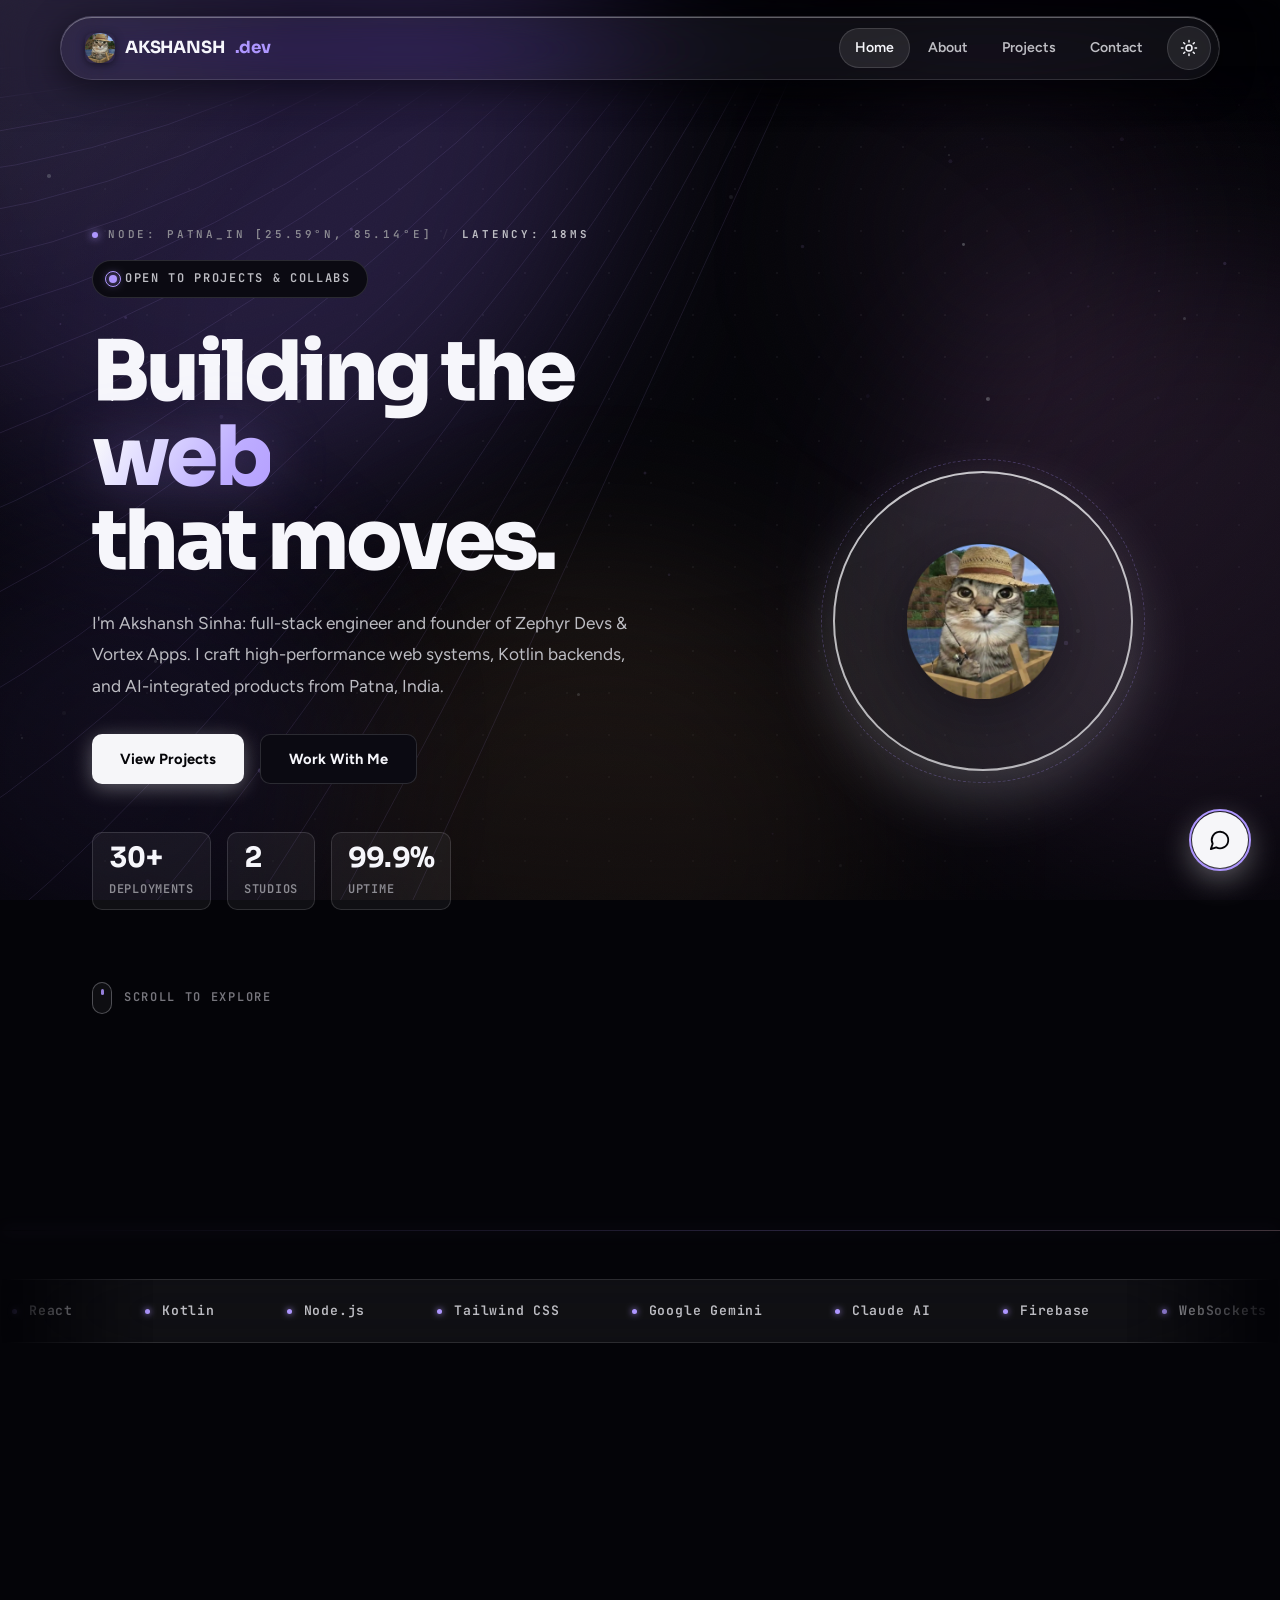
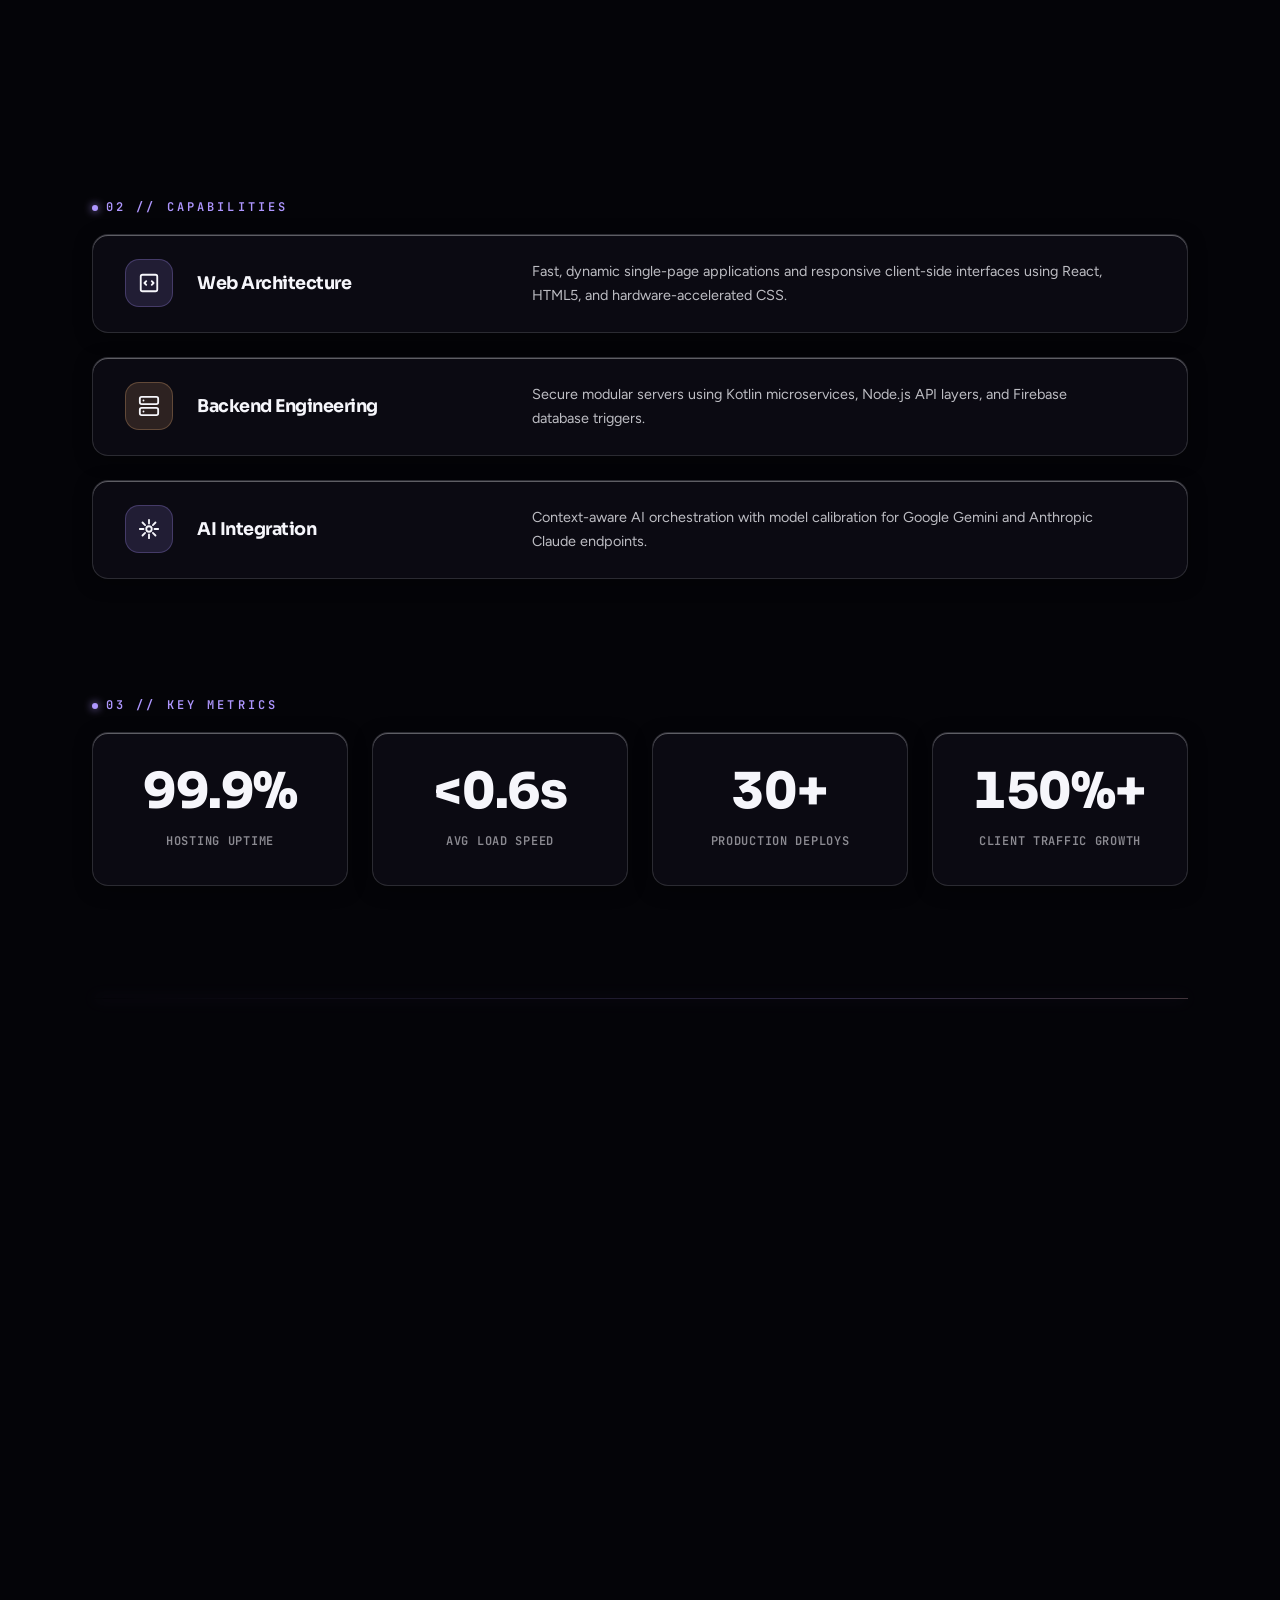
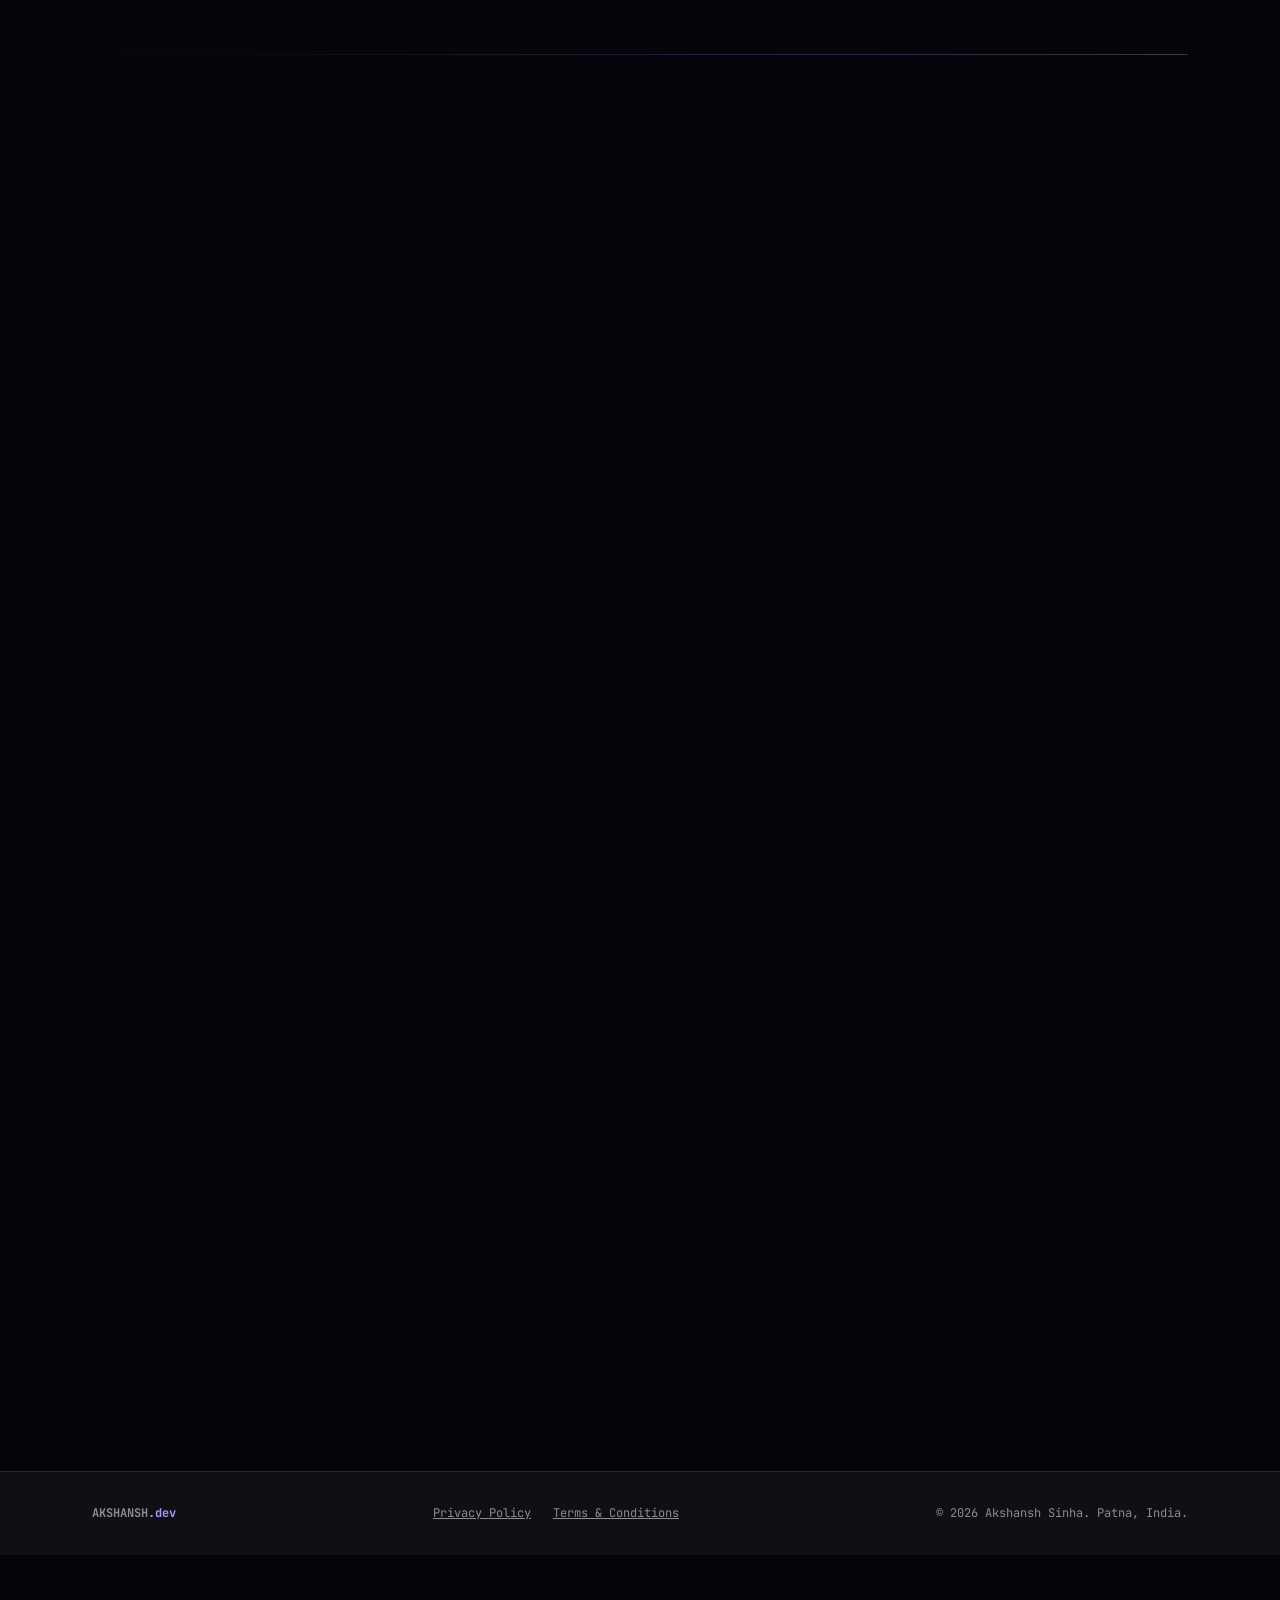
==== commit d5b8abb2: "style: upgrade interface to UI/UX Pro Max & Anti-Slop standards with vector SVG iconography, 44px to" ====
--- a/index.html
+++ b/index.html
@@ -184,7 +184,7 @@
             <span class="agency-tag">Bespoke Design &amp; Development</span>
             <span class="agency-name">Zephyr Devs</span>
           </div>
-          <span class="agency-arrow">&#8599;</span>
+          <span class="agency-arrow" aria-hidden="true"><svg width="18" height="18" viewBox="0 0 24 24" fill="none" stroke="currentColor" stroke-width="2.2" stroke-linecap="round" stroke-linejoin="round"><line x1="7" y1="17" x2="17" y2="7"/><polyline points="7 7 17 7 17 17"/></svg></span>
         </a>
         <a href="https://beatlabs.oneapp.dev" target="_blank" rel="noopener" class="agency-card" id="home-vortex-card">
           <div>
@@ -194,7 +194,7 @@
             <span class="agency-tag">High-Fidelity Audio Platforms</span>
             <span class="agency-name">Vortex Apps</span>
           </div>
-          <span class="agency-arrow">&#8599;</span>
+          <span class="agency-arrow" aria-hidden="true"><svg width="18" height="18" viewBox="0 0 24 24" fill="none" stroke="currentColor" stroke-width="2.2" stroke-linecap="round" stroke-linejoin="round"><line x1="7" y1="17" x2="17" y2="7"/><polyline points="7 7 17 7 17 17"/></svg></span>
         </a>
       </div>
     </section>
@@ -204,17 +204,17 @@
       <span class="section-label">02 // Capabilities</span>
       <div class="caps-grid stagger-group">
         <div class="cap-card">
-          <span class="cap-icon">&#9881;</span>
+          <span class="cap-icon" aria-hidden="true"><svg width="22" height="22" viewBox="0 0 24 24" fill="none" stroke="currentColor" stroke-width="2" stroke-linecap="round" stroke-linejoin="round"><rect width="18" height="18" x="3" y="3" rx="2"/><path d="m9 10-2 2 2 2"/><path d="m15 10 2 2-2 2"/></svg></span>
           <div class="cap-title">Web Architecture</div>
           <p class="cap-desc">Fast, dynamic single-page applications and responsive client-side interfaces using React, HTML5, and hardware-accelerated CSS.</p>
         </div>
         <div class="cap-card">
-          <span class="cap-icon">&#128736;</span>
+          <span class="cap-icon" aria-hidden="true"><svg width="22" height="22" viewBox="0 0 24 24" fill="none" stroke="currentColor" stroke-width="2" stroke-linecap="round" stroke-linejoin="round"><rect width="20" height="8" x="2" y="2" rx="2" ry="2"/><rect width="20" height="8" x="2" y="14" rx="2" ry="2"/><line x1="6" x2="6.01" y1="6" y2="6"/><line x1="6" x2="6.01" y1="18" y2="18"/></svg></span>
           <div class="cap-title">Backend Engineering</div>
           <p class="cap-desc">Secure modular servers using Kotlin microservices, Node.js API layers, and Firebase database triggers.</p>
         </div>
         <div class="cap-card">
-          <span class="cap-icon">&#128161;</span>
+          <span class="cap-icon" aria-hidden="true"><svg width="22" height="22" viewBox="0 0 24 24" fill="none" stroke="currentColor" stroke-width="2" stroke-linecap="round" stroke-linejoin="round"><path d="M12 2v4"/><path d="M12 18v4"/><path d="M4.93 4.93l2.83 2.83"/><path d="M16.24 16.24l2.83 2.83"/><path d="M2 12h4"/><path d="M18 12h4"/><path d="M4.93 19.07l2.83-2.83"/><path d="M16.24 7.76l2.83-2.83"/><circle cx="12" cy="12" r="3"/></svg></span>
           <div class="cap-title">AI Integration</div>
           <p class="cap-desc">Context-aware AI orchestration with model calibration for Google Gemini and Anthropic Claude endpoints.</p>
         </div>
@@ -266,10 +266,10 @@
             <a href="https://beatwave.oneapp.dev" target="_blank" rel="noopener" class="project-btn-link">Launch site</a>
             <div class="beatwave-download-container">
               <div class="beatwave-download-btn-group">
-                <a href="https://github.com/beatlabs790/BeatWave/releases/download/v4.0/BeatWave-release-v4.apk" download class="btn-download-action">&#9094; Get APK</a>
+                <a href="https://github.com/beatlabs790/BeatWave/releases/download/v4.0/BeatWave-release-v4.apk" download class="btn-download-action" aria-label="Download BeatWave APK"><svg width="15" height="15" viewBox="0 0 24 24" fill="none" stroke="currentColor" stroke-width="2.2" stroke-linecap="round" stroke-linejoin="round" aria-hidden="true"><path d="M21 15v4a2 2 0 0 1-2 2H5a2 2 0 0 1-2-2v-4"/><polyline points="7 10 12 15 17 10"/><line x1="12" x2="12" y1="15" y2="3"/></svg> Get APK</a>
               </div>
               <div class="live-download-ticker large-counter">
-                <span class="live-download-pulse"></span>
+                <span class="live-download-pulse" aria-hidden="true"></span>
                 <span class="live-download-val">4,000+</span> downloads
               </div>
             </div>
@@ -345,15 +345,15 @@
           <p style="font-size:0.9rem;color:var(--text-muted);margin-top:10px;">Drop a message and I'll respond within a day. Direct coordinates monitored daily.</p>
           <div class="contact-details" style="margin-top:24px;">
             <div class="contact-card-item">
-              <div class="contact-icon-box">&#9743;</div>
+              <div class="contact-icon-box" aria-hidden="true"><svg width="18" height="18" viewBox="0 0 24 24" fill="none" stroke="currentColor" stroke-width="2" stroke-linecap="round" stroke-linejoin="round"><path d="M22 16.92v3a2 2 0 0 1-2.18 2 19.79 19.79 0 0 1-8.63-3.07 19.5 19.5 0 0 1-6-6 19.79 19.79 0 0 1-3.07-8.67A2 2 0 0 1 4.11 2h3a2 2 0 0 1 2 1.72 12.84 12.84 0 0 0 .7 2.81 2 2 0 0 1-.45 2.11L8.09 9.91a16 16 0 0 0 6 6l1.27-1.27a2 2 0 0 1 2.11-.45 12.84 12.84 0 0 0 2.81.7A2 2 0 0 1 22 16.92z"/></svg></div>
               <div><span class="contact-info-lbl">Phone</span><a href="tel:+917909007948" class="contact-info-val">+91 7909007948</a></div>
             </div>
             <div class="contact-card-item">
-              <div class="contact-icon-box">&#9993;</div>
+              <div class="contact-icon-box" aria-hidden="true"><svg width="18" height="18" viewBox="0 0 24 24" fill="none" stroke="currentColor" stroke-width="2" stroke-linecap="round" stroke-linejoin="round"><rect width="20" height="16" x="2" y="4" rx="2"/><path d="m22 7-8.97 5.7a1.94 1.94 0 0 1-2.06 0L2 7"/></svg></div>
               <div><span class="contact-info-lbl">Email</span><a href="mailto:akshanshsinha890@gmail.com" class="contact-info-val">akshanshsinha890@gmail.com</a></div>
             </div>
             <div class="contact-card-item">
-              <div class="contact-icon-box">&#128172;</div>
+              <div class="contact-icon-box" aria-hidden="true"><svg width="18" height="18" viewBox="0 0 24 24" fill="none" stroke="currentColor" stroke-width="2" stroke-linecap="round" stroke-linejoin="round"><path d="M21 15a2 2 0 0 1-2 2H7l-4 4V5a2 2 0 0 1 2-2h14a2 2 0 0 1 2 2z"/></svg></div>
               <div><span class="contact-info-lbl">Discord</span><span class="contact-info-val">akshanshsinha67</span></div>
             </div>
           </div>
@@ -362,15 +362,15 @@
           <form action="#" method="POST" class="contact-form" id="contact-me-form">
             <div class="form-group">
               <label for="name" class="form-lbl">Name / Organisation</label>
-              <input type="text" id="name" name="name" class="form-input" placeholder="Your name" required>
+              <input type="text" id="name" name="name" class="form-input" placeholder="Your name" autocomplete="name" required>
             </div>
             <div class="form-group">
               <label for="email" class="form-lbl">Email Address</label>
-              <input type="email" id="email" name="email" class="form-input" placeholder="name@domain.com" required>
+              <input type="email" id="email" name="email" class="form-input" placeholder="name@domain.com" autocomplete="email" required>
             </div>
             <div class="form-group">
               <label for="phone" class="form-lbl">Phone Number</label>
-              <input type="tel" id="phone" name="phone" class="form-input" placeholder="+91 7909007948" required>
+              <input type="tel" id="phone" name="phone" class="form-input" placeholder="+91 7909007948" autocomplete="tel" required>
             </div>
             <div class="form-group">
               <label for="message" class="form-lbl">Message</label>
@@ -387,8 +387,8 @@
   <!-- Chat Bubble -->
   <div class="chat-bubble-wrapper">
     <button class="chat-bubble-trigger" id="chat-bubble-trigger" aria-label="Ask Me Anything">
-      <div class="chat-bubble-pulse"></div>
-      <span class="chat-bubble-icon">&#128172;</span>
+      <div class="chat-bubble-pulse" aria-hidden="true"></div>
+      <span class="chat-bubble-icon" aria-hidden="true"><svg width="22" height="22" viewBox="0 0 24 24" fill="none" stroke="currentColor" stroke-width="2" stroke-linecap="round" stroke-linejoin="round"><path d="M7.9 20A9 9 0 1 0 4 16.1L2 22Z"/></svg></span>
     </button>
     <div class="chat-box-container" id="chat-box-container">
       <div class="chat-header">
@@ -396,7 +396,7 @@
           <img src="assets/logo.png" alt="Akshansh" class="chat-header-avatar">
           <span class="chat-header-title">Ask Me Anything</span>
         </div>
-        <button class="chat-close-btn" id="chat-close-btn">&times;</button>
+        <button class="chat-close-btn" id="chat-close-btn" aria-label="Close Chat"><svg width="18" height="18" viewBox="0 0 24 24" fill="none" stroke="currentColor" stroke-width="2" stroke-linecap="round" stroke-linejoin="round" aria-hidden="true"><line x1="18" y1="6" x2="6" y2="18"/><line x1="6" y1="6" x2="18" y2="18"/></svg></button>
       </div>
       <div class="chat-body" id="chat-body">
         <div class="chat-msg-typing" id="chat-msg-typing">
@@ -404,8 +404,8 @@
         </div>
       </div>
       <div class="chat-footer">
-        <input type="text" id="chat-input" class="chat-input" placeholder="Type a message...">
-        <button class="chat-send-btn" id="chat-send-btn">&#10148;</button>
+        <input type="text" id="chat-input" class="chat-input" placeholder="Type a message..." aria-label="Chat input">
+        <button class="chat-send-btn" id="chat-send-btn" aria-label="Send Message"><svg width="16" height="16" viewBox="0 0 24 24" fill="none" stroke="currentColor" stroke-width="2.2" stroke-linecap="round" stroke-linejoin="round" aria-hidden="true"><path d="m22 2-7 20-4-9-9-4Z"/><path d="M22 2 11 13"/></svg></button>
       </div>
     </div>
   </div>
--- a/style.css
+++ b/style.css
@@ -286,7 +286,8 @@
 .nav-link a{display:inline-block;white-space:nowrap;font-size:var(--text-sm);font-weight:600;color:var(--ink-2);padding:8px 16px;border-radius:var(--radius-pill);transition:color var(--dur-1) var(--ease-out),background var(--dur-1) var(--ease-out)}
 .nav-link a:hover{color:var(--ink);background:var(--glass-strong)}
 .nav-link.active a{color:var(--ink);background:var(--glass-strong);box-shadow:inset 0 0 0 1px var(--glass-border)}
-.theme-toggle-btn,.nav-toggle{width:40px;height:40px;flex-shrink:0;border-radius:var(--radius-pill);background:var(--glass-strong);border:1px solid var(--glass-border);color:var(--ink);font-size:1rem;display:flex;align-items:center;justify-content:center;transition:transform var(--dur-1) var(--ease-out),border-color var(--dur-1) var(--ease-out)}
+.theme-toggle-btn,.nav-toggle{width:44px;height:44px;flex-shrink:0;border-radius:var(--radius-pill);background:var(--glass-strong);border:1px solid var(--glass-border);color:var(--ink);font-size:1rem;display:flex;align-items:center;justify-content:center;cursor:pointer;transition:transform var(--dur-1) var(--ease-out),border-color var(--dur-1) var(--ease-out)}
+.theme-toggle-btn svg,.nav-toggle svg{display:block}
 .theme-toggle-btn:hover,.nav-toggle:hover{transform:translateY(-2px);border-color:var(--glass-border-hover)}
 .theme-toggle-btn:active,.nav-toggle:active{transform:translateY(0)}
 .nav-toggle{display:none}
@@ -611,8 +612,8 @@
 @keyframes modal-pop{from{transform:translateY(16px) scale(0.97);opacity:0}to{transform:translateY(0) scale(1);opacity:1}}
 .preview-modal-header{display:flex;justify-content:space-between;align-items:center;margin-bottom:var(--space-md)}
 .preview-modal-header h3{font-size:1.3rem;font-weight:700}
-.preview-modal-close{width:40px;height:40px;border-radius:50%;font-size:1.5rem;line-height:1;color:var(--ink-2);display:flex;align-items:center;justify-content:center;background:var(--glass);border:1px solid var(--glass-border);transition:color var(--dur-1) var(--ease-out),border-color var(--dur-1) var(--ease-out)}
-.preview-modal-close:hover{color:var(--ink);border-color:var(--glass-border-hover)}
+.preview-modal-close{width:44px;height:44px;border-radius:50%;color:var(--ink-2);display:flex;align-items:center;justify-content:center;background:var(--glass);border:1px solid var(--glass-border);cursor:pointer;transition:color var(--dur-1) var(--ease-out),border-color var(--dur-1) var(--ease-out),transform var(--dur-1) var(--ease-out)}
+.preview-modal-close:hover{color:var(--ink);border-color:var(--glass-border-hover);transform:scale(1.05)}
 .preview-modal-body{display:flex;flex-direction:column;gap:var(--space-md)}
 .preview-modal-hero{display:flex;align-items:center;gap:var(--space-md);padding:var(--space-md);border-radius:var(--radius-input);background:var(--glass);border:1px solid var(--glass-border)}
 .preview-modal-hero-logo{width:60px;height:60px;flex-shrink:0;border-radius:16px;overflow:hidden;display:flex;align-items:center;justify-content:center;font-size:1.8rem;background:var(--glass-strong);border:1px solid var(--glass-border)}
@@ -627,10 +628,11 @@
 
 /* ============ Chat bubble ============ */
 .chat-bubble-wrapper{position:fixed;bottom:var(--space-lg);right:var(--space-lg);z-index:800}
-.chat-bubble-trigger{width:56px;height:56px;border-radius:50%;background:var(--accent);box-shadow:0 10px 32px color-mix(in oklab,var(--accent) 40%,transparent);display:flex;align-items:center;justify-content:center;position:relative;transition:transform var(--dur-1) var(--ease-out)}
+.chat-bubble-trigger{width:56px;height:56px;border-radius:50%;background:var(--accent);box-shadow:0 10px 32px color-mix(in oklab,var(--accent) 40%,transparent);display:flex;align-items:center;justify-content:center;position:relative;cursor:pointer;transition:transform var(--dur-1) var(--ease-out)}
 .chat-bubble-trigger:hover{transform:translateY(-3px) scale(1.04)}
 .chat-bubble-trigger:active{transform:scale(0.97)}
-.chat-bubble-icon{font-size:1.3rem;z-index:1;filter:grayscale(1) brightness(0.2)}
+.chat-bubble-icon{display:flex;align-items:center;justify-content:center;color:var(--accent-ink);z-index:1}
+.chat-bubble-icon svg{display:block}
 .chat-bubble-pulse{position:absolute;inset:-3px;border-radius:50%;border:2px solid var(--accent-2);animation:ring-pulse 2.2s var(--ease-out) infinite}
 @keyframes ring-pulse{0%{transform:scale(1);opacity:0.55}100%{transform:scale(1.35);opacity:0}}
 .chat-box-container{position:absolute;bottom:72px;right:0;width:344px;background:var(--glass-strong);backdrop-filter:blur(28px) saturate(160%);-webkit-backdrop-filter:blur(28px) saturate(160%);border:1px solid var(--glass-border-hover);border-radius:24px;display:none;flex-direction:column;overflow:hidden;box-shadow:0 24px 64px var(--shadow-deep),inset 0 1px 0 var(--glass-highlight);transform-origin:bottom right}
@@ -639,7 +641,7 @@
 .chat-header-info{display:flex;align-items:center;gap:10px}
 .chat-header-avatar{width:32px;height:32px;border-radius:50%;object-fit:contain;background:var(--glass-strong)}
 .chat-header-title{font-family:var(--font-display);font-size:0.9rem;font-weight:700;color:var(--ink)}
-.chat-close-btn{width:32px;height:32px;border-radius:50%;color:var(--ink-2);font-size:1.2rem;line-height:1;display:flex;align-items:center;justify-content:center;transition:color var(--dur-1) var(--ease-out),background var(--dur-1) var(--ease-out)}
+.chat-close-btn{width:36px;height:36px;border-radius:50%;color:var(--ink-2);display:flex;align-items:center;justify-content:center;background:transparent;border:none;cursor:pointer;transition:color var(--dur-1) var(--ease-out),background var(--dur-1) var(--ease-out)}
 .chat-close-btn:hover{color:var(--ink);background:var(--glass-strong)}
 .chat-body{flex:1;max-height:300px;overflow-y:auto;padding:var(--space-sm);display:flex;flex-direction:column;gap:var(--space-2xs);scrollbar-width:thin;scrollbar-color:var(--glass-border) transparent}
 .chat-msg{padding:8px 16px;border-radius:16px;font-size:0.85rem;line-height:1.55;max-width:88%}
@@ -657,7 +659,7 @@
 .chat-input{flex:1;min-width:0;background:var(--glass-strong);border:1px solid var(--glass-border);border-radius:var(--radius-pill);padding:9px 16px;font-size:0.85rem;color:var(--ink);font-family:var(--font-body);outline:none}
 .chat-input:focus{border-color:color-mix(in oklab,var(--accent-2) 55%,transparent)}
 .chat-input::placeholder{color:var(--ink-3)}
-.chat-send-btn{width:40px;height:40px;border-radius:50%;background:var(--accent);color:var(--accent-ink);display:flex;align-items:center;justify-content:center;font-size:0.9rem;flex-shrink:0;transition:transform var(--dur-1) var(--ease-out),box-shadow var(--dur-1) var(--ease-out)}
+.chat-send-btn{width:44px;height:44px;border-radius:50%;background:var(--accent);color:var(--accent-ink);display:flex;align-items:center;justify-content:center;font-size:0.9rem;flex-shrink:0;cursor:pointer;border:none;transition:transform var(--dur-1) var(--ease-out),box-shadow var(--dur-1) var(--ease-out)}
 .chat-send-btn:hover{transform:translateY(-2px);box-shadow:0 6px 18px color-mix(in oklab,var(--accent) 35%,transparent)}
 
 /* ============ Footer ============ */
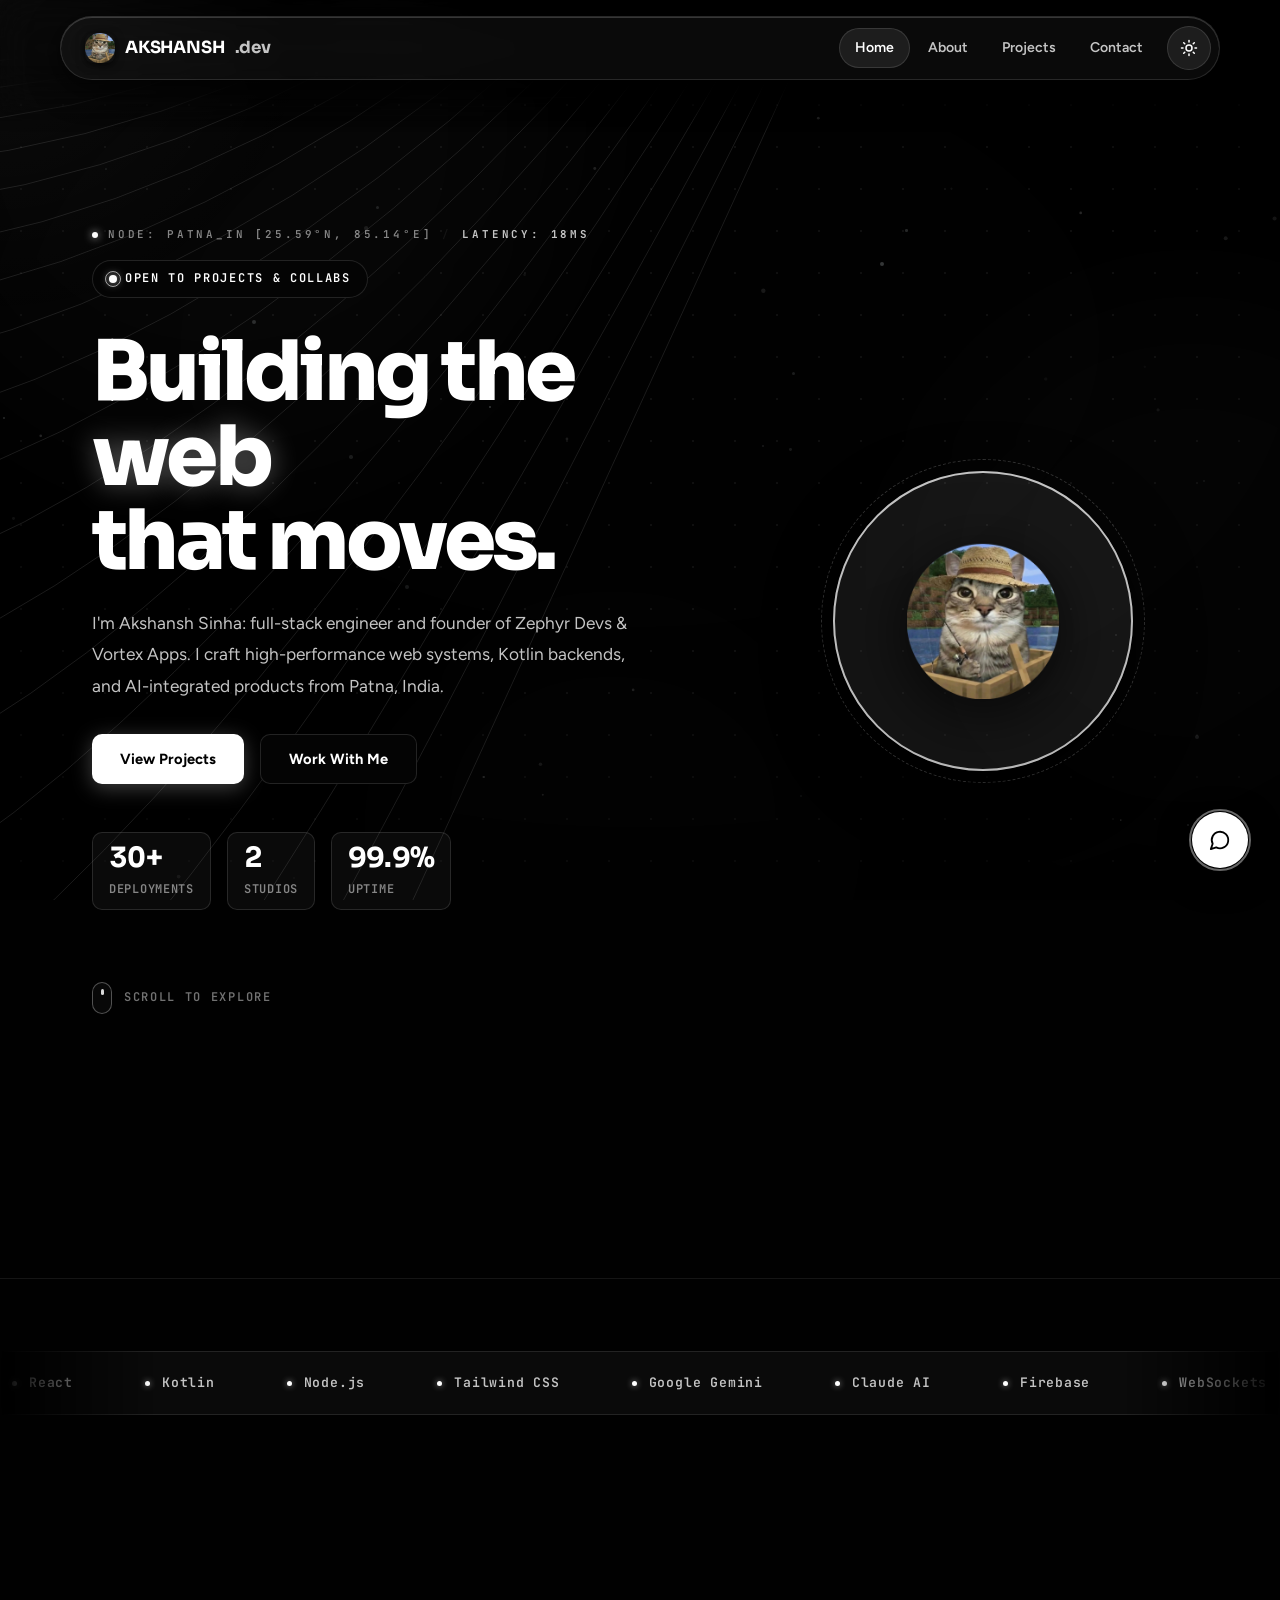
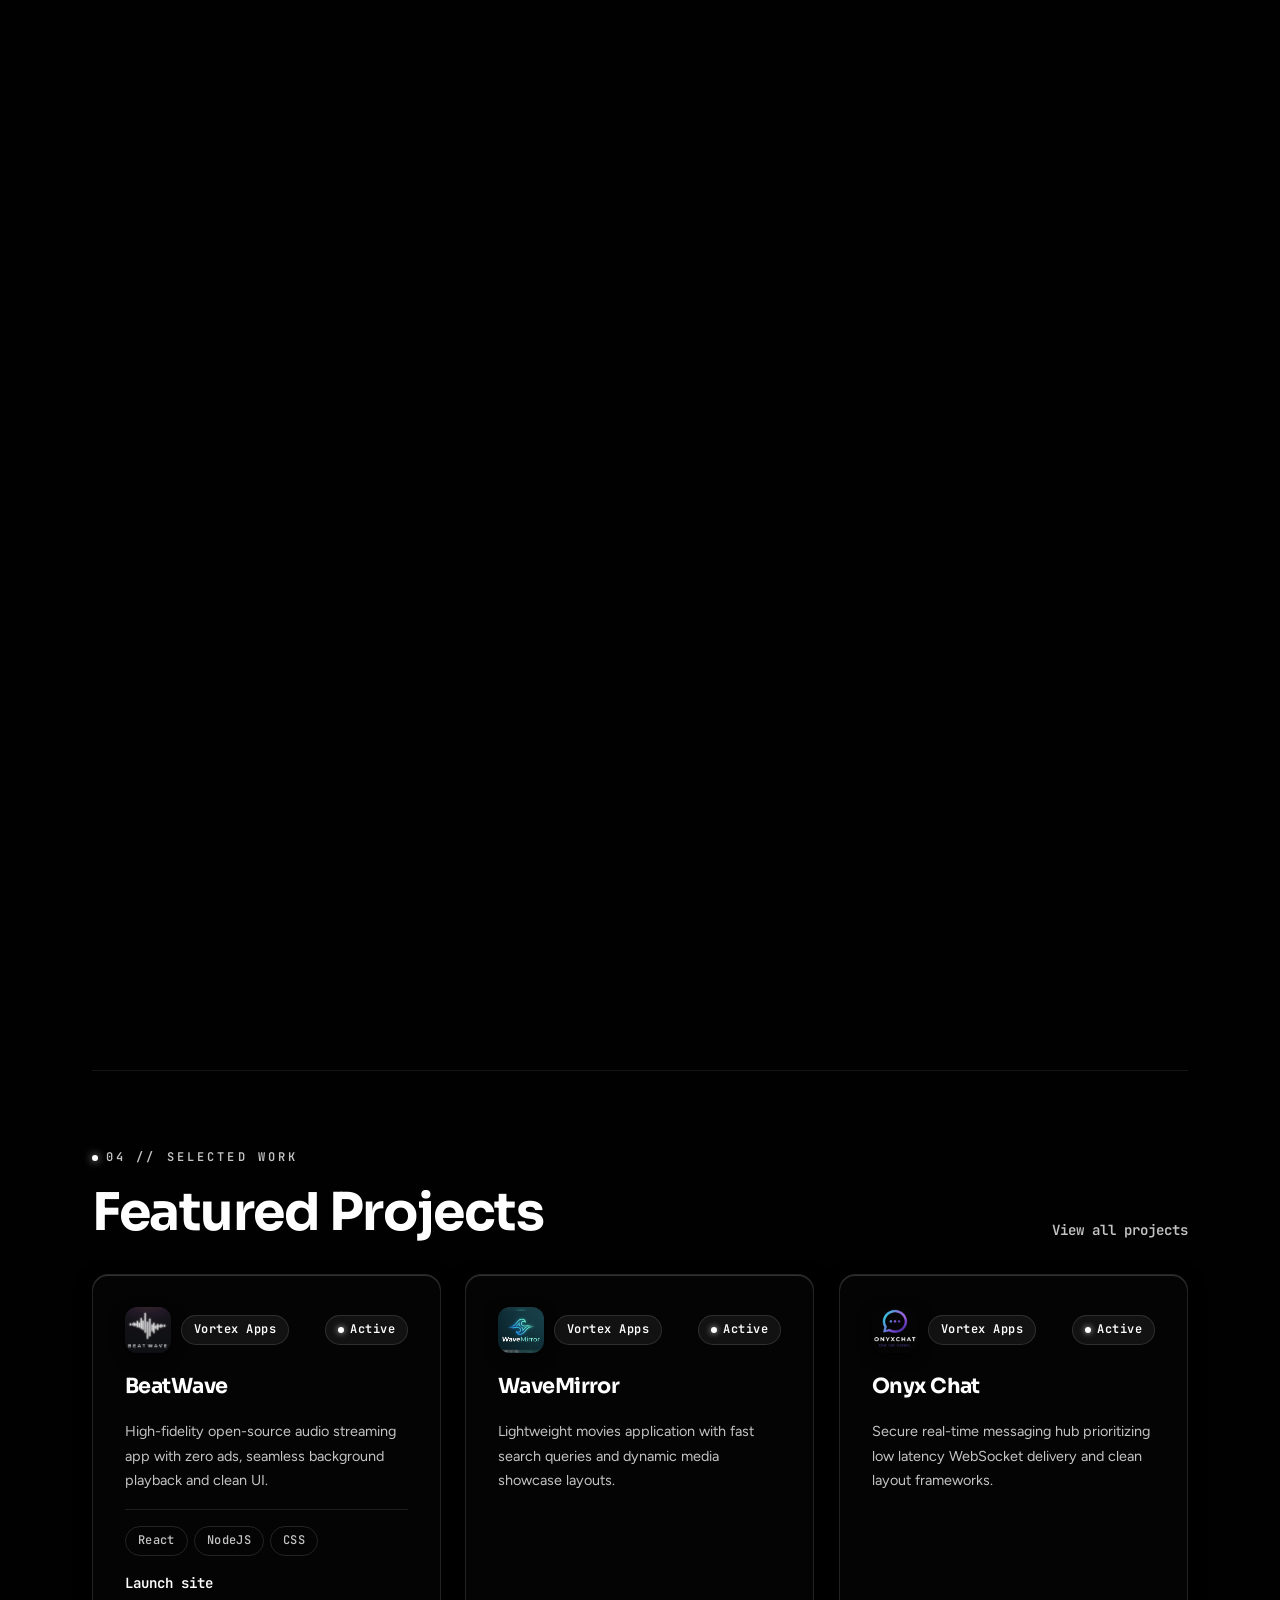
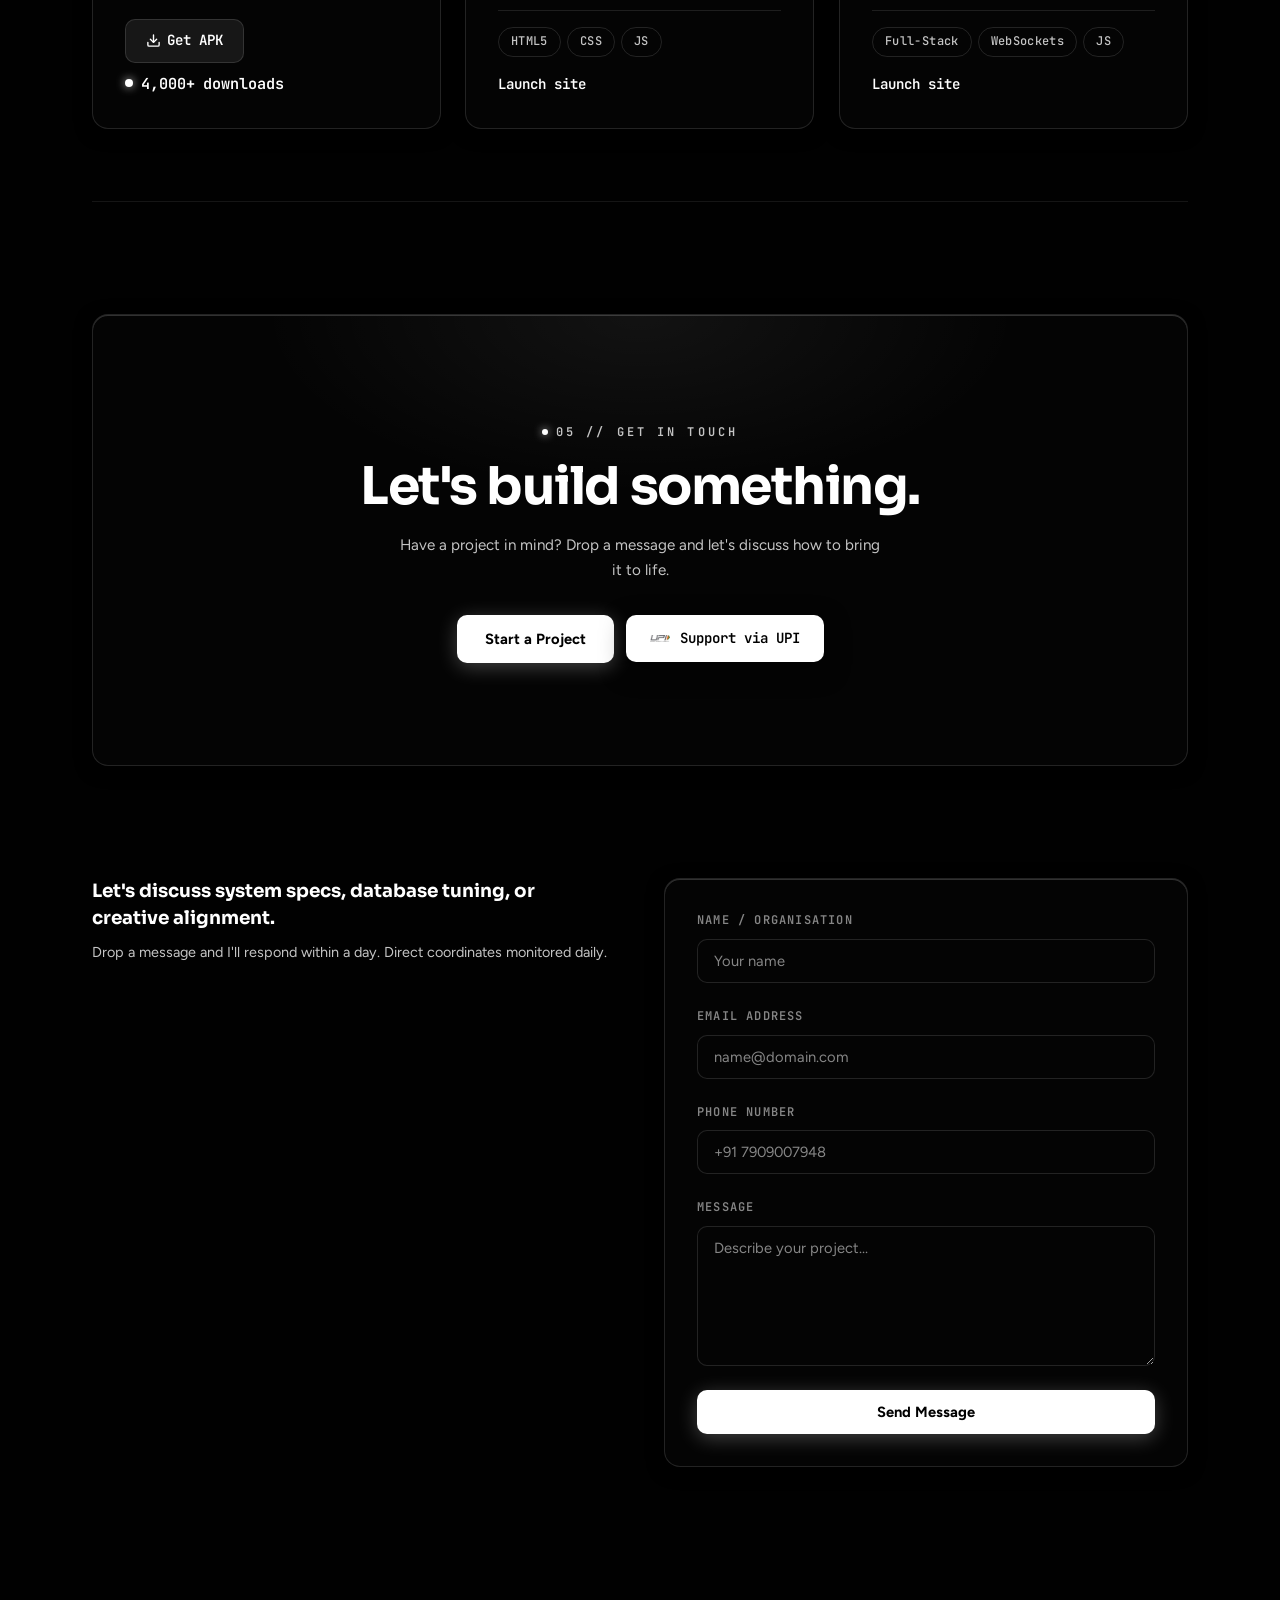
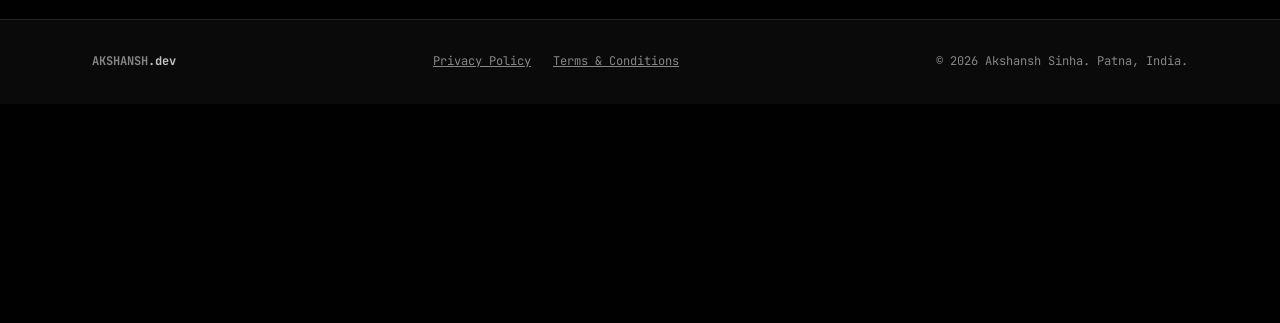
==== commit 7d03a026: "style: switch to high-contrast monochrome black & white palette and cascading bottom-to-top load ani" ====
--- a/index.html
+++ b/index.html
@@ -33,6 +33,7 @@
     <div class="loader-content">
       <div class="loader-logo-wrap"><img src="assets/logo.png" alt="Akshansh Sinha" class="loader-logo"></div>
       <div class="loader-text">AKSHANSH SINHA</div>
+      <div class="loader-progress-track"><div class="loader-progress-bar"></div></div>
     </div>
   </div>
 
--- a/style.css
+++ b/style.css
@@ -1,54 +1,38 @@
-/* Hallmark · macrostructure: Marquee Hero | genre: atmospheric | theme: Iris Monolith | nav: N5 Floating Pill | footer: Ft5 Statement
+/* Hallmark · macrostructure: Marquee Hero | genre: modern-minimal | theme: Monochrome Monolith | nav: N5 Floating Pill | footer: Ft5 Statement
  * display: Sora · body: Figtree · mono: JetBrains Mono
- * axes: violet-obsidian paper / display-sans / iris + champagne accent | design-system: design.md
+ * axes: pure-monochrome black&white / display-sans / stark-white accent | design-system: design.md
  */
 
 @import url("tokens.css");
-/* Webfonts are <link>ed from each page head with preconnect + display=swap,
-   so they no longer queue behind this stylesheet. */
-
-/* ============ Performance tiers ============
-   The mobile budget lives at the END of this file: it overrides base rules at
-   equal specificity, so it has to come after them in source order. */
 
 /* ============ Footer statement wordmark ============
-   A frosted glass plate carrying a monumental etched wordmark. Three things
-   stack to sell the glass: the pane itself (a translucent fill under a heavy
-   blur and saturation boost), a specular top lip with an outer hairline, and an
-   iris bloom behind the plate that breathes. The letters are two layers in one
-   grid cell: a vertical ink-to-paper fade with SINHA in the accent gradient,
-   under a light band that travels across them. */
+   A monumental etched monochrome wordmark on a frosted glass plate. */
 .footer-statement{
   position:relative;z-index:2;overflow:hidden;
   padding-top:var(--space-xl);
   background:var(--glass-strong);
-  backdrop-filter:blur(30px) saturate(170%);
-  -webkit-backdrop-filter:blur(30px) saturate(170%);
+  backdrop-filter:blur(30px);
+  -webkit-backdrop-filter:blur(30px);
   box-shadow:
     inset 0 1px 0 var(--glass-highlight),
     0 -1px 0 var(--glass-border),
-    0 -30px 70px -34px color-mix(in oklab,var(--accent-2) 55%,transparent);
+    0 -24px 60px -30px rgba(0,0,0,0.8);
 }
 .footer-statement::before{
   content:"";position:absolute;left:50%;top:-40%;width:78%;height:130%;
   transform:translateX(-50%);pointer-events:none;
-  background:radial-gradient(ellipse at 50% 0%,color-mix(in oklab,var(--accent-2) 30%,transparent),transparent 68%);
+  background:radial-gradient(ellipse at 50% 0%,rgba(255,255,255,0.06),transparent 68%);
   animation:fsn-glow 11s var(--ease-in-out) infinite;
 }
-/* Compositor-only breathe: transform/opacity never repaint the wordmark, so
-   this stays on for phones where the sheen sweep is switched off. */
 @keyframes fsn-glow{
-  0%,100%{opacity:0.5;transform:translateX(-50%) scale(1)}
-  50%    {opacity:1;   transform:translateX(-50%) scale(1.16)}
+  0%,100%{opacity:0.4;transform:translateX(-50%) scale(1)}
+  50%    {opacity:0.8;transform:translateX(-50%) scale(1.1)}
 }
 .footer-statement-name{
   position:relative;
   display:grid;justify-items:center;
   font-family:var(--font-display);
   font-weight:800;
-  /* The line is nowrap and the plate clips its overflow, so the vw term is kept
-     below the ~9em advance width of "AKSHANSH SINHA" in Sora 800 to leave the
-     side gutters breathing room on narrow phones. */
   font-size:clamp(1.75rem,9vw,9.5rem);
   line-height:0.86;
   letter-spacing:-0.055em;
@@ -57,71 +41,42 @@
   margin:0;
   padding:0 var(--space-sm) var(--space-md);
   user-select:none;
+  color:var(--ink);
 }
 .fsn-layer{
   grid-area:1 / 1;
-  -webkit-background-clip:text;background-clip:text;
-  -webkit-text-fill-color:transparent;color:transparent;
-}
-.fsn-base{background-image:linear-gradient(180deg,var(--ink) 0%,color-mix(in oklab,var(--ink) 40%,var(--paper)) 58%,color-mix(in oklab,var(--ink) 9%,var(--paper)) 100%)}
+  color:var(--ink);
+}
+.fsn-base{
+  color:var(--ink);
+}
 .fsn-base em{
   font-style:normal;
-  background-image:linear-gradient(120deg,var(--accent-2) 0%,var(--accent-3) 100%);
-  background-size:220% 100%;
-  -webkit-background-clip:text;background-clip:text;
-  -webkit-text-fill-color:transparent;color:transparent;
-  animation:fsn-accent 13s var(--ease-in-out) infinite;
-}
-/* The accent word drifts through its own gradient so the iris never sits still */
-@keyframes fsn-accent{0%,100%{background-position:0% 0}50%{background-position:100% 0}}
+  color:var(--ink-2);
+}
 .fsn-sheen{
-  background-image:linear-gradient(102deg,
-    transparent 30%,
-    color-mix(in oklab,var(--accent) 70%,transparent) 40%,
-    transparent 46%,
-    color-mix(in oklab,var(--accent-2) 55%,transparent) 53%,
-    transparent 62%);
-  background-size:300% 100%;background-repeat:no-repeat;
-  mix-blend-mode:screen;
-  animation:fsn-sheen 8.5s var(--ease-in-out) infinite;
-}
-@keyframes fsn-sheen{0%{background-position:210% 0}55%,100%{background-position:-110% 0}}
-
-/* --- Entrance: the plate rises, then light wipes across the letters ---
-   The wipe is a mask on the layer, not per-letter opacity: the letters are
-   painted by a parent's background-clip:text, so a child span's opacity would
-   not hide the parent's gradient in that glyph's shape. Masking the layer
-   clips its finished output, which is the thing we actually want to sweep.
-   Both layers share one transition so the base and the sheen stay in register. */
-.footer-statement.reveal .fsn-layer{
-  -webkit-mask-image:linear-gradient(90deg,#000 0%,#000 33%,transparent 62%,transparent 100%);
-  mask-image:linear-gradient(90deg,#000 0%,#000 33%,transparent 62%,transparent 100%);
-  -webkit-mask-size:300% 100%;mask-size:300% 100%;
-  -webkit-mask-repeat:no-repeat;mask-repeat:no-repeat;
-  -webkit-mask-position:100% 0;mask-position:100% 0;
-  transition:-webkit-mask-position 1.15s var(--ease-out),mask-position 1.15s var(--ease-out);
-}
-.footer-statement.visible .fsn-layer{
-  -webkit-mask-position:0% 0;mask-position:0% 0;
-}
-/* Reveal: the wordmark settles up out of the glass, tracking relaxing as it lands */
-.footer-statement.reveal{opacity:0;transform:translateY(30px)}
-.footer-statement.reveal .footer-statement-name{letter-spacing:-0.09em;transition:letter-spacing 1.2s var(--ease-spring)}
-.footer-statement.visible .footer-statement-name{letter-spacing:-0.055em}
-/* Light variant: `screen` against dark ink would be a no-op, so the travelling
-   band multiplies a tint of the iris accent into the letters instead. */
-html.theme-light .fsn-sheen,
-body.light-theme .fsn-sheen{
-  mix-blend-mode:multiply;
-  background-image:linear-gradient(102deg,transparent 30%,color-mix(in oklab,var(--accent-2) 42%,transparent) 40%,transparent 46%,color-mix(in oklab,var(--accent-3) 40%,transparent) 53%,transparent 62%);
-}
-html.theme-light .footer-statement::before,
-body.light-theme .footer-statement::before{
-  background:radial-gradient(ellipse at 50% 0%,color-mix(in oklab,var(--accent-2) 12%,transparent),transparent 68%);
+  display:none;
+}
+
+/* Entrance: the plate and wordmark rise from bottom to top */
+.footer-statement.reveal{
+  opacity:0;
+  transform:translateY(48px);
+  transition:opacity 0.85s var(--ease-spring), transform 0.85s var(--ease-spring);
+}
+.footer-statement.visible{
+  opacity:1;
+  transform:translateY(0);
+}
+.footer-statement.reveal .footer-statement-name{
+  letter-spacing:-0.08em;
+  transition:letter-spacing 1.2s var(--ease-spring);
+}
+.footer-statement.visible .footer-statement-name{
+  letter-spacing:-0.055em;
 }
 
 :root {
-  /* Legacy aliases: mapped to solid card tokens */
   --bg:         var(--paper);
   --bg-card:    var(--card-bg);
   --bg-card-hover: var(--card-bg-elevated);
@@ -151,33 +106,25 @@
 button{cursor:pointer;font-family:inherit;border:none;background:none;color:inherit}
 h1,h2,h3,.section-title-lg,.cap-title,.agency-name,.stat-num,.stat-lbl,.hero-stat-num,.preview-modal-header h3{font-family:var(--font-display);font-style:normal;overflow-wrap:anywhere;min-width:0;text-wrap:balance;letter-spacing:var(--tracking-tight)}
 p{text-wrap:pretty}
-::selection{background:color-mix(in oklab,var(--accent) 40%,transparent);color:var(--ink)}
+::selection{background:var(--ink);color:var(--paper)}
 
 :focus-visible{outline:2px solid var(--focus);outline-offset:3px;border-radius:4px}
 
-/* ============ Scroll Progress Bar ============
-   One custom property (`--sp`, written by the scroll handler) drives both the
-   fill and the tip dot, so a scroll frame costs a single style write. The fill
-   is a scaleX'd pseudo-element, which the compositor can handle without layout.
-   The dot rides the unscaled container instead of sitting inside the fill, so
-   it keeps its round 9px shape rather than being squashed into a sliver; that
-   one absolutely-positioned box re-lays-out per frame, which is negligible for
-   a single out-of-flow element. */
+/* ============ Scroll Progress Bar ============ */
 .scroll-progress-bar{position:fixed;top:0;left:0;height:3px;width:100%;z-index:10000;pointer-events:none}
 .scroll-progress-bar::before{
   content:"";position:absolute;inset:0;
   transform:scaleX(var(--sp, 0));transform-origin:0 50%;
-  background:linear-gradient(90deg,var(--accent-2) 0%,var(--accent-3) 55%,var(--accent-2) 100%);
-  box-shadow:0 0 10px color-mix(in oklab,var(--accent-2) 70%,transparent);
+  background:var(--ink);
+  box-shadow:0 0 10px rgba(255,255,255,0.4);
   will-change:transform;
 }
 .scroll-progress-bar::after{
   content:"";position:absolute;top:-3px;left:calc(var(--sp, 0) * 100%);
   width:9px;height:9px;border-radius:50%;
-  background:var(--accent-2);
-  box-shadow:0 0 12px var(--accent-2),0 0 20px color-mix(in oklab,var(--accent) 80%,transparent);
+  background:var(--ink);
+  box-shadow:0 0 12px rgba(255,255,255,0.8);
   transform:translateX(-50%);
-  /* Hidden at rest, so the dot never sits parked in the top-left corner */
   opacity:min(calc(var(--sp, 0) * 8), 1);
 }
 
@@ -187,34 +134,26 @@
 ::-webkit-scrollbar-thumb{background:var(--glass-strong);border-radius:var(--radius-pill);border:2px solid var(--paper)}
 ::-webkit-scrollbar-thumb:hover{background:var(--glass-border-hover)}
 
-/* ============ Aurora background ============ */
+/* ============ Subtle Monochrome Ambient Background ============ */
 .aurora{position:fixed;inset:0;z-index:0;pointer-events:none;overflow:hidden}
 .aurora-blob{position:absolute;border-radius:50%;filter:blur(var(--aurora-blur));will-change:transform}
-.aurora-blob-1{width:62vmax;height:62vmax;top:-22vmax;left:-14vmax;background:var(--aurora-1);animation:drift-1 22s var(--ease-in-out) infinite alternate}
-.aurora-blob-2{width:50vmax;height:50vmax;top:28%;right:-20vmax;background:var(--aurora-2);animation:drift-2 26s var(--ease-in-out) infinite alternate}
-.aurora-blob-3{width:44vmax;height:44vmax;bottom:-18vmax;left:25%;background:var(--aurora-3);animation:drift-3 19s var(--ease-in-out) infinite alternate}
-.aurora-blob-4{width:35vmax;height:35vmax;top:60%;left:-8vmax;background:var(--aurora-1);opacity:0.6;animation:drift-4 31s var(--ease-in-out) infinite alternate}
-.aurora-blob-5{width:26vmax;height:26vmax;top:8%;right:8%;background:var(--aurora-2);opacity:0.55;animation:drift-5 17s var(--ease-in-out) infinite alternate}
-@keyframes drift-1{from{transform:translate(0,0) scale(1)}to{transform:translate(9vmax,7vmax) scale(1.15)}}
-@keyframes drift-2{from{transform:translate(0,0) scale(1.1)}to{transform:translate(-8vmax,-6vmax) scale(0.95)}}
-@keyframes drift-3{from{transform:translate(0,0) scale(0.9)}to{transform:translate(6vmax,-8vmax) scale(1.12)}}
-@keyframes drift-4{from{transform:translate(0,0) scale(1)}to{transform:translate(14vmax,-5vmax) scale(1.2)}}
-@keyframes drift-5{from{transform:translate(0,0) scale(0.85)}to{transform:translate(-6vmax,9vmax) scale(1.05)}}
-
-/* Animated dot-mesh grid overlay */
+.aurora-blob-1{width:55vmax;height:55vmax;top:-18vmax;left:-10vmax;background:var(--aurora-1);animation:drift-1 22s var(--ease-in-out) infinite alternate}
+.aurora-blob-2{width:45vmax;height:45vmax;top:32%;right:-16vmax;background:var(--aurora-2);animation:drift-2 26s var(--ease-in-out) infinite alternate}
+.aurora-blob-3{width:40vmax;height:40vmax;bottom:-15vmax;left:28%;background:var(--aurora-3);animation:drift-3 19s var(--ease-in-out) infinite alternate}
+.aurora-blob-4{display:none}
+.aurora-blob-5{display:none}
+@keyframes drift-1{from{transform:translate(0,0) scale(1)}to{transform:translate(7vmax,5vmax) scale(1.1)}}
+@keyframes drift-2{from{transform:translate(0,0) scale(1.05)}to{transform:translate(-6vmax,-4vmax) scale(0.95)}}
+@keyframes drift-3{from{transform:translate(0,0) scale(0.95)}to{transform:translate(5vmax,-6vmax) scale(1.08)}}
+
+/* Dot grid */
 .aurora::before{content:"";position:absolute;inset:0;background-image:radial-gradient(circle,var(--mesh-dot) 1px,transparent 1px);background-size:42px 42px;animation:mesh-drift 50s linear infinite;mix-blend-mode:overlay;pointer-events:none}
 @keyframes mesh-drift{from{background-position:0 0}to{background-position:42px 42px}}
 
-/* Film grain over the aurora so glass reads as glass */
-.aurora::after{content:"";position:absolute;inset:0;background-image:url("data:image/svg+xml,%3Csvg xmlns='http://www.w3.org/2000/svg' width='120' height='120'%3E%3Cfilter id='n'%3E%3CfeTurbulence type='fractalNoise' baseFrequency='0.9' numOctaves='2'/%3E%3C/filter%3E%3Crect width='120' height='120' filter='url(%23n)' opacity='0.5'/%3E%3C/svg%3E");opacity:0.04;mix-blend-mode:overlay}
-
-/* Deep radial vignette anchored at viewport center */
-.bg-vignette{position:fixed;inset:0;z-index:0;pointer-events:none;background:radial-gradient(ellipse 85% 75% at 50% 38%,transparent 38%,var(--vignette) 100%)}
-
-/* ============ Progressive Blur (Apple / Linear stepped glass) ============
-   Six stacked panes, each masked to a progressively taller gradient, so the
-   blur ramps up smoothly from the viewport edge instead of stepping. A soft
-   paper scrim sits on top of the stack to keep the floating nav legible. */
+/* Subtle radial vignette */
+.bg-vignette{position:fixed;inset:0;z-index:0;pointer-events:none;background:radial-gradient(ellipse 85% 75% at 50% 38%,transparent 42%,var(--vignette) 100%)}
+
+/* Progressive Blur */
 .progressive-blur-top{
   position:fixed;top:0;left:0;right:0;
   height:var(--top-blur-h, 132px);
@@ -230,12 +169,10 @@
 .progressive-blur-top > div:nth-child(6){backdrop-filter:blur(calc(22px * var(--blur-scale, 1)));-webkit-backdrop-filter:blur(calc(22px * var(--blur-scale, 1)));mask-image:linear-gradient(to bottom,black 50%,transparent 100%);-webkit-mask-image:linear-gradient(to bottom,black 50%,transparent 100%)}
 .progressive-blur-top::after{
   content:"";position:absolute;inset:0;pointer-events:none;
-  background:linear-gradient(to bottom,color-mix(in oklab,var(--paper) 72%,transparent) 0%,color-mix(in oklab,var(--paper) 26%,transparent) 46%,transparent 100%);
+  background:linear-gradient(to bottom,rgba(0,0,0,0.6) 0%,transparent 100%);
   opacity:var(--top-scrim, 0);transition:opacity 0.3s var(--ease-out);
 }
 
-/* Bottom edge: same stepped treatment, mirrored, so content dissolves into
-   the footer instead of stopping at a hard line. */
 .progressive-blur-bottom{
   position:fixed;bottom:0;left:0;right:0;height:84px;pointer-events:none;z-index:490;
   backdrop-filter:blur(calc(10px * var(--blur-scale, 1)));
@@ -247,26 +184,42 @@
 .progressive-blur-bottom.is-on{opacity:1}
 .progressive-blur-bottom::after{
   content:"";position:absolute;inset:0;pointer-events:none;
-  background:linear-gradient(to top,color-mix(in oklab,var(--paper) 62%,transparent) 0%,transparent 78%);
-}
-
-/* Section divider shimmer line */
-.section-shimmer-rule{position:relative;width:100%;height:1px;margin:var(--space-2xl) 0;pointer-events:none;background:linear-gradient(90deg,transparent 0%,color-mix(in oklab,var(--accent-2) 40%,transparent) 30%,var(--accent-3) 50%,color-mix(in oklab,var(--accent-2) 40%,transparent) 70%,transparent 100%);box-shadow:0 0 16px var(--accent-2);opacity:0.4;animation:shimmer-sweep 5s linear infinite;background-size:200% 100%}
-
-#interaction-lines-canvas{position:fixed;inset:0;width:100%;height:100%;pointer-events:none;z-index:1;opacity:0.8}
-.cursor-spotlight{position:fixed;width:700px;height:700px;border-radius:50%;background:radial-gradient(circle,color-mix(in oklab,var(--accent) 7%,transparent) 0%,transparent 65%);pointer-events:none;z-index:1;transform:translate(-50%,-50%);transition:opacity 0.3s}
+  background:linear-gradient(to top,rgba(0,0,0,0.6) 0%,transparent 78%);
+}
+
+/* Hairline section divider */
+.section-shimmer-rule{
+  position:relative;width:100%;height:1px;
+  margin:var(--space-2xl) 0;pointer-events:none;
+  background:var(--rule);
+  opacity:0.8;
+}
+
+#interaction-lines-canvas{position:fixed;inset:0;width:100%;height:100%;pointer-events:none;z-index:1;opacity:0.75}
+.cursor-spotlight{position:fixed;width:700px;height:700px;border-radius:50%;background:radial-gradient(circle,rgba(255,255,255,0.04) 0%,transparent 65%);pointer-events:none;z-index:1;transform:translate(-50%,-50%);transition:opacity 0.3s}
 .cursor-follower{display:none}
 
-/* ============ Preloader ============ */
-.preloader{position:fixed;inset:0;background:var(--paper);z-index:9999;display:flex;align-items:center;justify-content:center;transition:opacity 0.45s var(--ease-out),visibility 0.45s var(--ease-out)}
-.preloader.hidden{opacity:0;visibility:hidden;pointer-events:none}
+/* ============ Preloader: Curtain Lift Animation ============ */
+.preloader{
+  position:fixed;inset:0;background:#000000;z-index:9999;
+  display:flex;align-items:center;justify-content:center;
+  transition:transform 0.75s cubic-bezier(0.77, 0, 0.175, 1), opacity 0.4s ease;
+}
+.preloader.hidden{
+  transform:translateY(-100%);
+  opacity:0;
+  pointer-events:none;
+}
 .loader-content{text-align:center;display:flex;flex-direction:column;align-items:center;gap:var(--space-md)}
 .loader-logo-wrap{position:relative;width:88px;height:88px;display:flex;align-items:center;justify-content:center}
 .loader-logo{width:60px;height:60px;object-fit:contain;border-radius:16px;animation:breathe 2s var(--ease-in-out) infinite alternate}
-.loader-logo-wrap::before{content:"";position:absolute;inset:0;border-radius:50%;border:3px solid transparent;border-top-color:var(--accent);border-right-color:var(--accent-2);animation:spin 1.4s linear infinite}
+.loader-logo-wrap::before{content:"";position:absolute;inset:0;border-radius:50%;border:2px solid transparent;border-top-color:#ffffff;animation:spin 1.2s linear infinite}
 @keyframes breathe{from{transform:scale(0.94)}to{transform:scale(1.03)}}
 @keyframes spin{to{transform:rotate(360deg)}}
-.loader-text{font-family:var(--font-mono);font-size:var(--text-sm);font-weight:600;letter-spacing:0.35em;color:var(--ink-2);text-transform:uppercase}
+.loader-text{font-family:var(--font-mono);font-size:var(--text-sm);font-weight:600;letter-spacing:0.35em;color:#ffffff;text-transform:uppercase}
+.loader-progress-track{width:160px;height:2px;background:rgba(255,255,255,0.15);border-radius:2px;overflow:hidden;position:relative;margin-top:4px}
+.loader-progress-bar{position:absolute;inset:0;background:#ffffff;transform:translateX(-100%);animation:loader-fill 1s cubic-bezier(0.16, 1, 0.3, 1) forwards}
+@keyframes loader-fill{to{transform:translateX(0)}}
 
 /* Page Transition */
 .page-transition-overlay{position:fixed;inset:0;background:var(--paper);z-index:9998;pointer-events:none;opacity:0;transition:opacity 0.3s var(--ease-out)}
@@ -274,13 +227,24 @@
 
 /* ============ Floating glass pill nav (N5) ============ */
 .header-wrapper{position:fixed;top:var(--space-sm);left:0;right:0;z-index:500;padding:0 clamp(var(--space-sm),4vw,var(--space-lg));transition:transform var(--dur-2) var(--ease-out)}
-.header-container{max-width:var(--max-w);margin:0 auto;height:64px;display:flex;align-items:center;justify-content:space-between;padding:0 var(--space-2xs) 0 var(--space-md);background:var(--glass);backdrop-filter:blur(var(--blur)) saturate(160%);-webkit-backdrop-filter:blur(var(--blur)) saturate(160%);border:1px solid var(--glass-border);border-radius:var(--radius-pill);box-shadow:0 8px 32px var(--shadow-deep),inset 0 1px 0 var(--glass-highlight);transition:background var(--dur-2) var(--ease-out),border-color var(--dur-2) var(--ease-out),box-shadow var(--dur-2) var(--ease-out)}
-.header-wrapper.scrolled .header-container{background:color-mix(in oklab,var(--paper) 72%,transparent);border-color:var(--glass-border-hover);box-shadow:0 16px 44px var(--shadow-deep),inset 0 1px 0 var(--glass-highlight)}
+.header-container{
+  max-width:var(--max-w);margin:0 auto;height:64px;
+  display:flex;align-items:center;justify-content:space-between;
+  padding:0 var(--space-2xs) 0 var(--space-md);
+  background:var(--glass);backdrop-filter:blur(var(--blur));
+  -webkit-backdrop-filter:blur(var(--blur));
+  border:1px solid var(--glass-border);
+  border-radius:var(--radius-pill);
+  box-shadow:0 8px 32px var(--shadow-deep),inset 0 1px 0 var(--glass-highlight);
+  transition:background var(--dur-2) var(--ease-out),border-color var(--dur-2) var(--ease-out),box-shadow var(--dur-2) var(--ease-out);
+}
+.header-wrapper.scrolled .header-container{background:rgba(10,10,10,0.85);border-color:var(--glass-border-hover);box-shadow:0 16px 44px var(--shadow-deep),inset 0 1px 0 var(--glass-highlight)}
 body.light-theme .header-container{box-shadow:0 8px 32px var(--shadow-light),inset 0 1px 0 var(--glass-highlight)}
-body.light-theme .header-wrapper.scrolled .header-container{background:color-mix(in oklab,var(--paper) 88%,transparent);box-shadow:0 16px 44px var(--shadow-light),inset 0 1px 0 var(--glass-highlight)}
-.nav-brand{display:flex;align-items:center;gap:10px;font-family:var(--font-display);font-size:1.05rem;font-weight:700;letter-spacing:-0.01em}
+body.light-theme .header-wrapper.scrolled .header-container{background:rgba(255,255,255,0.92);box-shadow:0 16px 44px var(--shadow-light),inset 0 1px 0 var(--glass-highlight)}
+
+.nav-brand{display:flex;align-items:center;gap:10px;font-family:var(--font-display);font-size:1.05rem;font-weight:700;letter-spacing:-0.01em;color:var(--ink)}
 .nav-brand-img{width:30px;height:30px;object-fit:contain;border-radius:8px;box-shadow:0 2px 8px var(--shadow-deep)}
-.nav-brand span{color:var(--accent-2)}
+.nav-brand span{color:var(--ink-2)}
 .nav-right-container{display:flex;align-items:center;gap:var(--space-2xs)}
 .nav-links{display:flex;align-items:center;gap:2px}
 .nav-link a{display:inline-block;white-space:nowrap;font-size:var(--text-sm);font-weight:600;color:var(--ink-2);padding:8px 16px;border-radius:var(--radius-pill);transition:color var(--dur-1) var(--ease-out),background var(--dur-1) var(--ease-out)}
@@ -295,31 +259,59 @@
 /* ============ Layout ============ */
 .container{max-width:var(--max-w);margin:0 auto;padding:calc(var(--nav-h) + var(--space-2xl)) clamp(var(--space-sm),5vw,var(--space-lg)) var(--space-3xl);position:relative;z-index:2}
 
-/* ============ Multi-Variant Reveal Engine ============ */
-.reveal,.reveal-up{opacity:0;transform:translateY(32px);will-change:opacity,transform;transition:opacity 0.8s var(--ease-spring),transform 0.8s var(--ease-spring)}
-.reveal.visible,.reveal-up.visible{opacity:1;transform:translateY(0)}
-.reveal-blur{opacity:0;transform:translateY(24px);filter:blur(12px);will-change:opacity,transform,filter;transition:opacity 0.9s var(--ease-spring),transform 0.9s var(--ease-spring),filter 0.9s var(--ease-spring)}
-.reveal-blur.visible{opacity:1;transform:translateY(0);filter:blur(0)}
-.reveal-scale{opacity:0;transform:scale(0.93) translateY(24px);will-change:opacity,transform;transition:opacity 0.75s var(--ease-spring),transform 0.75s var(--ease-spring)}
-.reveal-scale.visible{opacity:1;transform:scale(1) translateY(0)}
-.reveal-left{opacity:0;transform:translateX(-28px);will-change:opacity,transform;transition:opacity 0.75s var(--ease-spring),transform 0.75s var(--ease-spring)}
-.reveal-left.visible{opacity:1;transform:translateX(0)}
-.reveal-delay-1{transition-delay:100ms !important}
-.reveal-delay-2{transition-delay:200ms !important}
-.reveal-delay-3{transition-delay:300ms !important}
-.reveal-delay-4{transition-delay:400ms !important}
-
-/* Stagger Groups */
-.stagger-group > *{opacity:0;transform:translateY(28px);will-change:opacity,transform;transition:opacity 0.7s var(--ease-spring),transform 0.7s var(--ease-spring)}
-.stagger-group.visible > *{opacity:1;transform:translateY(0)}
-.stagger-group.visible > *:nth-child(1){transition-delay:40ms}
-.stagger-group.visible > *:nth-child(2){transition-delay:120ms}
-.stagger-group.visible > *:nth-child(3){transition-delay:200ms}
-.stagger-group.visible > *:nth-child(4){transition-delay:280ms}
-.stagger-group.visible > *:nth-child(5){transition-delay:360ms}
-.stagger-group.visible > *:nth-child(6){transition-delay:440ms}
-
-/* ============ Solid obsidian card recipe with dynamic cursor spotlight (Hallmark R-10) ============ */
+/* ============ Loading From Bottom To Top: Cascade Engine ============ */
+@keyframes load-from-bottom {
+  0% {
+    opacity: 0;
+    transform: translateY(48px);
+  }
+  100% {
+    opacity: 1;
+    transform: translateY(0);
+  }
+}
+
+.enter-bottom {
+  opacity: 0;
+  transform: translateY(48px);
+  animation: load-from-bottom 0.85s cubic-bezier(0.16, 1, 0.3, 1) forwards;
+  animation-delay: calc(var(--order, 1) * 110ms + 60ms);
+}
+
+/* Scroll Reveal Engine: Animate elements from bottom to top on scroll */
+.reveal, .reveal-up, .reveal-blur, .reveal-scale, .reveal-left {
+  opacity: 0;
+  transform: translateY(48px);
+  will-change: opacity, transform;
+  transition: opacity 0.8s cubic-bezier(0.16, 1, 0.3, 1), transform 0.8s cubic-bezier(0.16, 1, 0.3, 1);
+}
+.reveal.visible, .reveal-up.visible, .reveal-blur.visible, .reveal-scale.visible, .reveal-left.visible {
+  opacity: 1;
+  transform: translateY(0);
+  filter: none;
+}
+
+/* Stagger Groups: animate children from bottom to top one by one */
+.stagger-group > * {
+  opacity: 0;
+  transform: translateY(44px);
+  will-change: opacity, transform;
+  transition: opacity 0.75s cubic-bezier(0.16, 1, 0.3, 1), transform 0.75s cubic-bezier(0.16, 1, 0.3, 1);
+}
+.stagger-group.visible > * {
+  opacity: 1;
+  transform: translateY(0);
+}
+.stagger-group.visible > *:nth-child(1) { transition-delay: 50ms; }
+.stagger-group.visible > *:nth-child(2) { transition-delay: 130ms; }
+.stagger-group.visible > *:nth-child(3) { transition-delay: 210ms; }
+.stagger-group.visible > *:nth-child(4) { transition-delay: 290ms; }
+.stagger-group.visible > *:nth-child(5) { transition-delay: 370ms; }
+.stagger-group.visible > *:nth-child(6) { transition-delay: 450ms; }
+.stagger-group.visible > *:nth-child(7) { transition-delay: 530ms; }
+.stagger-group.visible > *:nth-child(8) { transition-delay: 610ms; }
+
+/* ============ Solid Obsidian / Monochrome Cards ============ */
 .agency-card,.cap-card,.stat-card,.project-card,.sidebar-box,.contact-card-item,.contact-cta-strip{
   background:var(--card-bg);
   border:1px solid var(--glass-border);
@@ -331,26 +323,24 @@
   transition:transform 0.45s cubic-bezier(0.16, 1, 0.3, 1),border-color var(--dur-2) var(--ease-out),box-shadow 0.45s cubic-bezier(0.16, 1, 0.3, 1);
   will-change:transform;
 }
-/* Spotlight inner glow */
 .agency-card::before,.cap-card::before,.stat-card::before,.project-card::before,.contact-card-item::before{
   content:"";
   position:absolute;
   inset:0;
   border-radius:inherit;
-  background:radial-gradient(420px circle at var(--mouse-x,50%) var(--mouse-y,50%),color-mix(in oklab,var(--accent) 14%,transparent),transparent 70%);
+  background:radial-gradient(420px circle at var(--mouse-x,50%) var(--mouse-y,50%),rgba(255,255,255,0.05),transparent 70%);
   opacity:0;
   transition:opacity 0.35s var(--ease-out);
   pointer-events:none;
   z-index:0;
 }
-/* Spotlight border illumination */
 .agency-card::after,.cap-card::after,.stat-card::after,.project-card::after,.contact-card-item::after{
   content:"";
   position:absolute;
   inset:-1px;
   border-radius:inherit;
   padding:1px;
-  background:radial-gradient(320px circle at var(--mouse-x,50%) var(--mouse-y,50%),color-mix(in oklab,var(--accent-2) 42%,transparent),transparent 65%);
+  background:radial-gradient(320px circle at var(--mouse-x,50%) var(--mouse-y,50%),rgba(255,255,255,0.3),transparent 65%);
   -webkit-mask:linear-gradient(#fff 0 0) content-box,linear-gradient(#fff 0 0);
   mask:linear-gradient(#fff 0 0) content-box,linear-gradient(#fff 0 0);
   -webkit-mask-composite:xor;
@@ -364,7 +354,6 @@
 .agency-card:hover::after,.cap-card:hover::after,.stat-card:hover::after,.project-card:hover::after,.contact-card-item:hover::after{
   opacity:1;
 }
-/* Ensure card children sit above spotlight pseudo-elements */
 .agency-card > *,.cap-card > *,.stat-card > *,.project-card > *,.contact-card-item > *{
   position:relative;
   z-index:2;
@@ -372,82 +361,86 @@
 .agency-card:hover,.cap-card:hover,.project-card:hover,.contact-card-item:hover{
   transform:translateY(-4px);
   border-color:var(--glass-border-hover);
-  box-shadow:0 14px 40px -6px color-mix(in oklab,var(--accent) 18%,transparent),inset 0 1px 0 var(--glass-highlight);
-}
-
-/* Card perimeter electric laser beam */
+  box-shadow:0 14px 40px -6px rgba(0,0,0,0.8),inset 0 1px 0 var(--glass-highlight);
+}
+
 .card-beam{position:absolute;inset:0;border-radius:inherit;overflow:hidden;pointer-events:none;z-index:1;opacity:0;transition:opacity 0.4s var(--ease-out)}
-.card-beam::after{content:"";position:absolute;width:240%;height:240%;top:-70%;left:-70%;background:conic-gradient(from 0deg,transparent 0deg,transparent 310deg,color-mix(in oklab,var(--accent-2) 85%,transparent) 338deg,var(--accent-3) 352deg,transparent 360deg);animation:beam-spin 6s linear infinite}
+.card-beam::after{content:"";position:absolute;width:240%;height:240%;top:-70%;left:-70%;background:conic-gradient(from 0deg,transparent 0deg,transparent 310deg,rgba(255,255,255,0.7) 345deg,transparent 360deg);animation:beam-spin 6s linear infinite}
 .card-beam::before{content:"";position:absolute;inset:1px;border-radius:calc(var(--radius-card) - 1px);background:var(--card-bg);z-index:1}
 .project-card:hover .card-beam,.agency-card:hover .card-beam{opacity:1}
 @keyframes beam-spin{to{transform:rotate(360deg)}}
 
-/* Card laser scanline sweep */
-.card-scanline{position:absolute;left:0;right:0;height:2px;background:linear-gradient(90deg,transparent 0%,var(--accent-2) 30%,var(--accent-3) 50%,var(--accent-2) 70%,transparent 100%);box-shadow:0 0 16px color-mix(in oklab,var(--accent-2) 70%,transparent);opacity:0;pointer-events:none;z-index:2;top:-10px}
-.project-card:hover .card-scanline,.agency-card:hover .card-scanline{opacity:0.95;animation:scanline-sweep 2s cubic-bezier(0.16,1,0.3,1) infinite}
+.card-scanline{position:absolute;left:0;right:0;height:1px;background:linear-gradient(90deg,transparent 0%,rgba(255,255,255,0.8) 50%,transparent 100%);box-shadow:0 0 12px rgba(255,255,255,0.8);opacity:0;pointer-events:none;z-index:2;top:-10px}
+.project-card:hover .card-scanline,.agency-card:hover .card-scanline{opacity:0.9;animation:scanline-sweep 2s cubic-bezier(0.16,1,0.3,1) infinite}
 @keyframes scanline-sweep{0%{top:-4px;opacity:0}15%{opacity:1}85%{opacity:0.9}100%{top:100%;opacity:0}}
 
 /* ============ Hero ============ */
 .hero-layout{display:grid;grid-template-columns:minmax(0,1.2fr) minmax(0,0.8fr);gap:var(--space-2xl);align-items:center;min-height:calc(100vh - var(--nav-h) - 180px);padding:var(--space-2xl) 0 var(--space-2xl)}
-.hero-title,.hero-desc,.section-title-lg,.section-label,.page-title,.page-desc{will-change:filter,opacity;transition:filter 0.08s ease-out,opacity 0.08s ease-out}
 .hero-hud{display:inline-flex;align-items:center;gap:10px;margin-bottom:var(--space-sm);font-family:var(--font-mono);font-size:0.68rem;letter-spacing:var(--tracking-widest);color:var(--ink-3);text-transform:uppercase;font-weight:600}
-.hero-hud-dot{width:6px;height:6px;border-radius:50%;background:var(--accent-2);box-shadow:0 0 8px var(--accent-2);animation:pulse-dot 1.4s var(--ease-in-out) infinite;flex-shrink:0}
+.hero-hud-dot{width:6px;height:6px;border-radius:50%;background:var(--ink);box-shadow:0 0 8px rgba(255,255,255,0.8);animation:pulse-dot 1.4s var(--ease-in-out) infinite;flex-shrink:0}
 .hero-hud-sep{color:var(--rule);opacity:0.6}
 .hero-hud-val{color:var(--ink-2);font-weight:700}
-.hero-badge{display:inline-flex;align-items:center;gap:8px;background:var(--card-bg);border:1px solid var(--glass-border);border-radius:var(--radius-pill);padding:8px 16px;font-family:var(--font-mono);font-size:var(--text-xs);font-weight:600;letter-spacing:var(--tracking-wider);color:var(--ink-2);margin-bottom:var(--space-lg);text-transform:uppercase}
-.hero-badge-dot{width:8px;height:8px;border-radius:50%;background:var(--accent-2);box-shadow:0 0 10px var(--accent-2);animation:pulse-dot 1.8s var(--ease-in-out) infinite;position:relative}
-.hero-badge-dot::after{content:"";position:absolute;inset:-4px;border-radius:50%;border:1.5px solid var(--accent-2);animation:radar-ping 2.2s cubic-bezier(0,0,0.2,1) infinite}
-@keyframes pulse-dot{0%,100%{opacity:1;transform:scale(1)}50%{opacity:0.45;transform:scale(0.82)}}
+
+.hero-badge{display:inline-flex;align-items:center;gap:8px;background:var(--card-bg);border:1px solid var(--glass-border);border-radius:var(--radius-pill);padding:8px 16px;font-family:var(--font-mono);font-size:var(--text-xs);font-weight:600;letter-spacing:var(--tracking-wider);color:var(--ink);margin-bottom:var(--space-lg);text-transform:uppercase}
+.hero-badge-dot{width:8px;height:8px;border-radius:50%;background:var(--ink);box-shadow:0 0 10px rgba(255,255,255,0.8);animation:pulse-dot 1.8s var(--ease-in-out) infinite;position:relative}
+.hero-badge-dot::after{content:"";position:absolute;inset:-4px;border-radius:50%;border:1.5px solid rgba(255,255,255,0.6);animation:radar-ping 2.2s cubic-bezier(0,0,0.2,1) infinite}
+@keyframes pulse-dot{0%,100%{opacity:1;transform:scale(1)}50%{opacity:0.4;transform:scale(0.82)}}
 @keyframes radar-ping{0%{transform:scale(0.8);opacity:1}100%{transform:scale(3.2);opacity:0}}
-.hero-title{font-size:var(--text-display);font-weight:800;line-height:var(--leading-none);letter-spacing:var(--tracking-tighter);margin-bottom:var(--space-md);text-wrap:balance}
-
-/* Hero word-stagger entrance animation */
-.hero-word{display:inline-block;opacity:0;transform:translateY(40px);filter:blur(10px);animation:hero-word-in 0.9s var(--ease-spring) forwards}
-@keyframes hero-word-in{to{opacity:1;transform:translateY(0);filter:blur(0)}}
-.hero-word:nth-of-type(1){animation-delay:0.15s}
+
+.hero-title{font-size:var(--text-display);font-weight:800;line-height:var(--leading-none);letter-spacing:var(--tracking-tighter);margin-bottom:var(--space-md);text-wrap:balance;color:var(--ink)}
+
+/* Hero Word Stagger Animation (Bottom to Top) */
+.hero-word{display:inline-block;opacity:0;transform:translateY(40px);animation:hero-word-in 0.85s cubic-bezier(0.16, 1, 0.3, 1) forwards}
+@keyframes hero-word-in{to{opacity:1;transform:translateY(0)}}
+.hero-word:nth-of-type(1){animation-delay:0.18s}
 .hero-word:nth-of-type(2){animation-delay:0.28s}
-.hero-word:nth-of-type(3){animation-delay:0.42s}
-.hero-word:nth-of-type(4){animation-delay:0.56s}
-.hero-word:nth-of-type(5){animation-delay:0.68s}
-
-/* Luminous high-contrast accent flourish with specular sweep.
-   `.grad` is always a child of `.hero-word` (never the same element), so the two
-   animations never compete: the parent runs `hero-word-in`, this span runs the
-   sweep. A `.hero-word.grad` rule would match nothing. */
-.grad{background:linear-gradient(120deg,var(--ink) 5%,color-mix(in oklab,var(--accent-2) 78%,var(--ink) 22%) 38%,var(--accent-2) 62%,var(--accent-3) 88%);background-size:220% auto;-webkit-background-clip:text;-webkit-text-fill-color:transparent;background-clip:text;filter:drop-shadow(0 0 28px color-mix(in oklab,var(--accent-2) 30%,transparent));display:inline-block;animation:specular-sweep 8s ease-in-out infinite alternate}
-@keyframes specular-sweep{0%{background-position:0% 50%}100%{background-position:100% 50%}}
+.hero-word:nth-of-type(3){animation-delay:0.38s}
+.hero-word:nth-of-type(4){animation-delay:0.48s}
+.hero-word:nth-of-type(5){animation-delay:0.58s}
+
+/* Monochrome High-Contrast Title Emphasis */
+.grad,.mono-highlight{
+  color:var(--ink);
+  display:inline-block;
+  text-shadow:0 0 28px rgba(255,255,255,0.35);
+  background:none !important;
+  -webkit-text-fill-color:currentColor !important;
+}
+
 .hero-desc{font-size:1.08rem;color:var(--ink-2);max-width:540px;line-height:var(--leading-relaxed);margin-bottom:var(--space-lg);text-wrap:pretty}
 .btn-group{display:flex;gap:var(--space-sm);flex-wrap:wrap}
-.btn{position:relative;overflow:hidden;display:inline-flex;align-items:center;gap:8px;padding:12px 28px;border-radius:var(--radius-btn);font-size:0.92rem;font-weight:700;white-space:nowrap;transition:transform var(--dur-1) var(--ease-out),box-shadow var(--dur-1) var(--ease-out),border-color var(--dur-1) var(--ease-out),background var(--dur-1) var(--ease-out);text-decoration:none}
-.btn::before{content:"";position:absolute;top:0;left:-100%;width:60%;height:100%;background:linear-gradient(90deg,transparent,color-mix(in oklab,var(--accent) 18%,transparent),transparent);transform:skewX(-25deg);transition:left 0.75s ease;pointer-events:none}
+
+.btn{position:relative;overflow:hidden;display:inline-flex;align-items:center;gap:8px;padding:12px 28px;border-radius:var(--radius-btn);font-size:0.92rem;font-weight:700;white-space:nowrap;min-height:44px;transition:transform var(--dur-1) var(--ease-out),box-shadow var(--dur-1) var(--ease-out),border-color var(--dur-1) var(--ease-out),background var(--dur-1) var(--ease-out);text-decoration:none}
+.btn::before{content:"";position:absolute;top:0;left:-100%;width:60%;height:100%;background:linear-gradient(90deg,transparent,rgba(255,255,255,0.2),transparent);transform:skewX(-25deg);transition:left 0.75s ease;pointer-events:none}
 .btn:hover::before{left:160%}
-.btn-primary{background:var(--accent);color:var(--accent-ink);box-shadow:0 4px 20px color-mix(in oklab,var(--accent) 35%,transparent)}
-.btn-primary:hover{transform:translateY(-2px);box-shadow:0 12px 36px color-mix(in oklab,var(--accent) 55%,transparent)}
+
+.btn-primary{background:#ffffff;color:#000000;box-shadow:0 4px 20px rgba(255,255,255,0.25)}
+.btn-primary:hover{transform:translateY(-2px);box-shadow:0 12px 36px rgba(255,255,255,0.4)}
 .btn-primary:active{transform:translateY(0)}
 .btn:disabled,.btn:disabled:hover{opacity:0.55;cursor:not-allowed;transform:none}
+
 .btn-secondary{background:var(--card-bg);border:1px solid var(--glass-border);color:var(--ink)}
-.btn-secondary:hover{transform:translateY(-2px);border-color:var(--glass-border-hover);background:var(--card-bg-elevated);box-shadow:0 8px 28px color-mix(in oklab,var(--accent) 12%,transparent)}
+.btn-secondary:hover{transform:translateY(-2px);border-color:var(--glass-border-hover);background:var(--card-bg-elevated);box-shadow:0 8px 28px rgba(0,0,0,0.5)}
 .btn-secondary:active{transform:translateY(0)}
 
-/* Section Shimmer Rule */
-.section-shimmer-rule{height:1px;width:100%;background:linear-gradient(90deg,transparent,color-mix(in oklab,var(--accent-2) 65%,transparent),var(--accent-3),transparent);background-size:200% 100%;animation:shimmer-sweep 5s linear infinite;margin:var(--space-md) 0 var(--space-xl);opacity:0.35}
-@keyframes shimmer-sweep{0%{background-position:200% 0}100%{background-position:-200% 0}}
-
-/* Hero Scroll Cue */
+/* Light mode primary button inversion */
+body.light-theme .btn-primary{background:#000000;color:#ffffff;box-shadow:0 4px 20px rgba(0,0,0,0.25)}
+body.light-theme .btn-primary:hover{box-shadow:0 12px 36px rgba(0,0,0,0.35)}
+
 .hero-scroll-cue{display:inline-flex;align-items:center;gap:12px;margin-top:var(--space-2xl);font-family:var(--font-mono);font-size:var(--text-xs);color:var(--ink-3);letter-spacing:var(--tracking-wider);text-transform:uppercase;font-weight:600;opacity:0.85;transition:opacity var(--dur-1) var(--ease-out),color var(--dur-1) var(--ease-out);text-decoration:none}
 .hero-scroll-cue:hover{opacity:1;color:var(--ink)}
 .hero-scroll-mouse{width:20px;height:32px;border-radius:10px;border:1.5px solid var(--glass-border-hover);position:relative;display:flex;justify-content:center;background:var(--glass)}
-.hero-scroll-dot{width:3px;height:6px;border-radius:3px;background:var(--accent-2);position:absolute;top:6px;animation:scroll-dot-slide 2s var(--ease-in-out) infinite}
+.hero-scroll-dot{width:3px;height:6px;border-radius:3px;background:var(--ink);position:absolute;top:6px;animation:scroll-dot-slide 2s var(--ease-in-out) infinite}
 @keyframes scroll-dot-slide{0%{opacity:0;transform:translateY(0)}30%{opacity:1}70%{opacity:0.8;transform:translateY(12px)}100%{opacity:0;transform:translateY(14px)}}
 
 /* Hero orb visual */
 .hero-right{display:flex;align-items:center;justify-content:center;perspective:900px}
 .orb{position:relative;width:min(300px,64vw);aspect-ratio:1;display:flex;align-items:center;justify-content:center;transform-style:preserve-3d;will-change:transform;animation:float 7s var(--ease-in-out) infinite alternate}
 @keyframes float{from{transform:translateY(-8px)}to{transform:translateY(10px)}}
-.orb-ring{position:absolute;inset:0;border-radius:50%;border:2px solid var(--accent);opacity:0.7;animation:spin 16s linear infinite,breathe 5s var(--ease-in-out) infinite alternate}
-.orb-ring-2{position:absolute;inset:-12px;border-radius:50%;border:1.5px dashed color-mix(in oklab,var(--accent-2) 45%,transparent);opacity:0.6;animation:spin-reverse 24s linear infinite;pointer-events:none}
+.orb-ring{position:absolute;inset:0;border-radius:50%;border:2px solid var(--ink);opacity:0.7;animation:spin 16s linear infinite,breathe 5s var(--ease-in-out) infinite alternate}
+.orb-ring-2{position:absolute;inset:-12px;border-radius:50%;border:1.5px dashed rgba(255,255,255,0.3);opacity:0.6;animation:spin-reverse 24s linear infinite;pointer-events:none}
 @keyframes spin-reverse{to{transform:rotate(-360deg)}}
-.orb::before{content:"";position:absolute;inset:0;border-radius:50%;background:var(--glass-strong);backdrop-filter:blur(6px);-webkit-backdrop-filter:blur(6px);border:1px solid var(--glass-border);box-shadow:inset 0 1px 0 var(--glass-highlight),0 24px 64px color-mix(in oklab,var(--accent) 22%,transparent)}
+.orb::before{content:"";position:absolute;inset:0;border-radius:50%;background:var(--glass-strong);backdrop-filter:blur(6px);-webkit-backdrop-filter:blur(6px);border:1px solid var(--glass-border);box-shadow:inset 0 1px 0 var(--glass-highlight),0 24px 64px rgba(0,0,0,0.8)}
 .orb img{position:relative;width:52%;height:52%;object-fit:contain;border-radius:24%;filter:drop-shadow(0 12px 32px var(--shadow-deep))}
 body.light-theme .orb img{filter:drop-shadow(0 12px 32px var(--shadow-light))}
 
@@ -462,17 +455,17 @@
 .marquee-section:hover .marquee-track,.marquee-section:focus-within .marquee-track{animation-play-state:paused}
 .marquee-item{display:inline-flex;align-items:center;gap:12px;font-family:var(--font-mono);font-size:0.82rem;font-weight:600;color:var(--ink-2);letter-spacing:var(--tracking-wide);padding:4px 12px;border-radius:var(--radius-pill);transition:color var(--dur-1) var(--ease-out),background var(--dur-1) var(--ease-out),transform var(--dur-1) var(--ease-out)}
 .marquee-item:hover{color:var(--ink);background:var(--glass-strong);box-shadow:inset 0 0 0 1px var(--glass-border-hover);transform:scale(1.05)}
-.marquee-dot{width:5px;height:5px;border-radius:50%;background:var(--accent-2);flex-shrink:0;box-shadow:0 0 6px var(--accent-2)}
+.marquee-dot{width:5px;height:5px;border-radius:50%;background:var(--ink);flex-shrink:0;box-shadow:0 0 6px rgba(255,255,255,0.6)}
 @keyframes marquee{from{transform:translateX(0)}to{transform:translateX(-50%)}}
 
-/* ============ Section headings ============ */
-.section-label{font-family:var(--font-mono);font-size:var(--text-xs);font-weight:600;text-transform:uppercase;letter-spacing:var(--tracking-widest);color:var(--accent-2);margin-bottom:var(--space-sm);display:inline-flex;align-items:center;gap:8px}
-.section-label::before{content:"";width:6px;height:6px;border-radius:50%;background:var(--accent-2);box-shadow:0 0 8px var(--accent-2);flex-shrink:0}
+/* ============ Section Headings ============ */
+.section-label{font-family:var(--font-mono);font-size:var(--text-xs);font-weight:600;text-transform:uppercase;letter-spacing:var(--tracking-widest);color:var(--ink-2);margin-bottom:var(--space-sm);display:inline-flex;align-items:center;gap:8px}
+.section-label::before{content:"";width:6px;height:6px;border-radius:50%;background:var(--ink);box-shadow:0 0 8px rgba(255,255,255,0.8);flex-shrink:0}
 .section-title-lg{font-size:var(--text-display-s);font-weight:700;line-height:var(--leading-tight);letter-spacing:var(--tracking-tight);color:var(--ink);margin-bottom:var(--space-xl);text-wrap:balance}
 .section-head-row{display:flex;align-items:flex-end;justify-content:space-between;margin-bottom:var(--space-lg);gap:var(--space-md)}
 .section-head-row .section-title-lg{margin-bottom:0}
 .view-all-link{font-family:var(--font-mono);font-size:var(--text-sm);font-weight:600;color:var(--ink-2);display:inline-flex;align-items:center;gap:6px;white-space:nowrap;transition:color var(--dur-1) var(--ease-out),transform var(--dur-1) var(--ease-out)}
-.view-all-link:hover{color:var(--accent-2);transform:translateX(3px)}
+.view-all-link:hover{color:var(--ink);transform:translateX(3px)}
 
 /* ============ Agencies ============ */
 .agencies-grid{display:grid;grid-template-columns:repeat(2,minmax(0,1fr));gap:var(--space-md);margin-bottom:var(--space-3xl)}
@@ -481,14 +474,13 @@
 .agency-logo-img{width:44px;height:44px;border-radius:12px;object-fit:contain;box-shadow:0 4px 14px var(--shadow-deep)}
 .agency-tag{font-family:var(--font-mono);font-size:var(--text-xs);font-weight:500;letter-spacing:var(--tracking-wide);color:var(--ink-3);display:block;margin-bottom:4px}
 .agency-name{font-size:1.35rem;font-weight:700;color:var(--ink);display:block;letter-spacing:var(--tracking-tight)}
-.agency-arrow{width:44px;height:44px;flex-shrink:0;display:flex;align-items:center;justify-content:center;border-radius:50%;border:1px solid var(--glass-border);background:var(--glass-strong);font-size:1.1rem;color:var(--ink-2);transition:transform var(--dur-2) var(--ease-out),color var(--dur-2) var(--ease-out),border-color var(--dur-2) var(--ease-out)}
-.agency-card:hover .agency-arrow{transform:translate(3px,-3px);color:var(--accent-2);border-color:var(--glass-border-hover)}
-
-/* ============ Capabilities: horizontal rows, not icon tiles ============ */
+.agency-arrow{width:44px;height:44px;flex-shrink:0;display:flex;align-items:center;justify-content:center;border-radius:50%;border:1px solid var(--glass-border);background:var(--glass-strong);font-size:1.1rem;color:var(--ink);transition:transform var(--dur-2) var(--ease-out),color var(--dur-2) var(--ease-out),border-color var(--dur-2) var(--ease-out)}
+.agency-card:hover .agency-arrow{transform:translate(3px,-3px);color:var(--ink);border-color:var(--glass-border-hover)}
+
+/* ============ Capabilities ============ */
 .caps-grid{display:grid;grid-template-columns:minmax(0,1fr);gap:var(--space-md);margin-bottom:var(--space-3xl)}
 .cap-card{padding:var(--space-md) var(--space-lg);display:grid;grid-template-columns:48px minmax(0,0.8fr) minmax(0,1.6fr);gap:var(--space-md);align-items:center}
-.cap-icon{width:48px;height:48px;display:flex;align-items:center;justify-content:center;font-size:1.3rem;border-radius:14px;background:color-mix(in oklab,var(--accent-2) 14%,transparent);border:1px solid color-mix(in oklab,var(--accent-2) 25%,transparent)}
-.cap-card:nth-child(2) .cap-icon{background:color-mix(in oklab,var(--accent-3) 14%,transparent);border-color:color-mix(in oklab,var(--accent-3) 25%,transparent)}
+.cap-icon{width:48px;height:48px;display:flex;align-items:center;justify-content:center;border-radius:14px;background:var(--glass-strong);border:1px solid var(--glass-border);color:var(--ink)}
 .cap-title{font-size:1.1rem;font-weight:700;color:var(--ink)}
 .cap-desc{font-size:0.9rem;color:var(--ink-2);line-height:1.7}
 
@@ -496,46 +488,48 @@
 .stats-grid{display:grid;grid-template-columns:repeat(auto-fit,minmax(min(180px,100%),1fr));gap:var(--space-md);margin-bottom:var(--space-3xl)}
 .stat-card{padding:var(--space-lg) var(--space-md);text-align:center}
 .stat-num{font-size:clamp(2.3rem,4.5vw,3.1rem);font-weight:800;color:var(--ink);line-height:1.08;margin-bottom:var(--space-2xs);display:block;letter-spacing:var(--tracking-tight);font-variant-numeric:tabular-nums lining-nums;font-feature-settings:"tnum" 1,"lnum" 1;transition:text-shadow var(--dur-2) var(--ease-out)}
-.stat-card:hover .stat-num{text-shadow:0 0 32px color-mix(in oklab,var(--accent-2) 55%,transparent),0 0 60px color-mix(in oklab,var(--accent-2) 28%,transparent)}
+.stat-card:hover .stat-num{text-shadow:0 0 32px rgba(255,255,255,0.4)}
 .stat-lbl{font-family:var(--font-mono);font-size:var(--text-xs);text-transform:uppercase;letter-spacing:var(--tracking-wide);color:var(--ink-3);font-weight:600}
 
-/* ============ Project cards ============ */
+/* ============ Project Cards ============ */
 .featured-grid,.projects-grid{display:grid;grid-template-columns:repeat(auto-fill,minmax(min(330px,100%),1fr));gap:var(--space-md)}
 .project-card{padding:var(--space-lg);display:flex;flex-direction:column;gap:var(--space-sm)}
 .project-card-header{display:flex;align-items:center;justify-content:space-between;gap:var(--space-2xs)}
 .project-mini-logo{width:46px;height:46px;border-radius:12px;object-fit:cover;box-shadow:0 4px 14px var(--shadow-deep)}
 .badge-row{display:flex;align-items:center;gap:10px;min-width:0}
-.agency-badge{font-family:var(--font-mono);font-size:var(--text-xs);font-weight:600;letter-spacing:0.04em;padding:4px 12px;border-radius:var(--radius-pill);white-space:nowrap}
-.agency-badge.beatlabs{color:var(--accent-2);background:color-mix(in oklab,var(--accent-2) 12%,transparent);border:1px solid color-mix(in oklab,var(--accent-2) 30%,transparent)}
-.agency-badge.zephyr{color:var(--accent-3);background:color-mix(in oklab,var(--accent-3) 12%,transparent);border:1px solid color-mix(in oklab,var(--accent-3) 30%,transparent)}
-.status-badge{display:inline-flex;align-items:center;gap:6px;font-family:var(--font-mono);font-size:var(--text-xs);font-weight:600;letter-spacing:0.04em;padding:4px 12px;border-radius:var(--radius-pill);color:var(--accent-2);background:color-mix(in oklab,var(--accent-2) 10%,transparent);border:1px solid color-mix(in oklab,var(--accent-2) 28%,transparent);white-space:nowrap}
-.status-badge::before{content:"";width:6px;height:6px;border-radius:50%;background:var(--accent-2);animation:pulse-dot 1.8s var(--ease-in-out) infinite}
+.agency-badge{font-family:var(--font-mono);font-size:var(--text-xs);font-weight:600;letter-spacing:0.04em;padding:4px 12px;border-radius:var(--radius-pill);white-space:nowrap;color:var(--ink);background:rgba(255,255,255,0.06);border:1px solid var(--glass-border)}
+body.light-theme .agency-badge{background:rgba(0,0,0,0.05);color:var(--ink)}
+
+.status-badge{display:inline-flex;align-items:center;gap:6px;font-family:var(--font-mono);font-size:var(--text-xs);font-weight:600;letter-spacing:0.04em;padding:4px 12px;border-radius:var(--radius-pill);color:var(--ink);background:rgba(255,255,255,0.06);border:1px solid var(--glass-border);white-space:nowrap}
+.status-badge::before{content:"";width:6px;height:6px;border-radius:50%;background:var(--ink);box-shadow:0 0 6px rgba(255,255,255,0.8);animation:pulse-dot 1.8s var(--ease-in-out) infinite}
+body.light-theme .status-badge{background:rgba(0,0,0,0.05)}
+
 .project-title{font-size:1.3rem;font-weight:700;color:var(--ink);cursor:pointer;transition:color var(--dur-1) var(--ease-out)}
-.project-title:hover{color:var(--accent-2)}
+.project-title:hover{color:var(--ink)}
 .project-desc{font-size:0.9rem;color:var(--ink-2);line-height:1.7}
 .project-card-footer{display:flex;flex-direction:column;gap:var(--space-sm);margin-top:auto;padding-top:var(--space-sm);border-top:1px solid var(--rule)}
 .project-tech-list{display:flex;flex-wrap:wrap;gap:6px}
 .project-tech-item{font-family:var(--font-mono);font-size:var(--text-xs);font-weight:500;letter-spacing:0.03em;padding:4px 12px;border-radius:var(--radius-pill);border:1px solid var(--glass-border);color:var(--ink-2)}
 .project-btn-link{font-family:var(--font-mono);font-size:var(--text-sm);font-weight:600;color:var(--ink);white-space:nowrap;display:inline-flex;align-items:center;gap:6px;transition:color var(--dur-1) var(--ease-out)}
-.project-btn-link:hover{color:var(--accent-2)}
+.project-btn-link:hover{color:var(--ink-2)}
 
 /* BeatWave download */
 .beatwave-download-container{display:flex;flex-direction:column;gap:var(--space-2xs);padding-top:var(--space-2xs)}
 .beatwave-download-btn-group{display:flex;gap:var(--space-2xs)}
-.btn-download-action{display:inline-flex;align-items:center;gap:6px;padding:8px 20px;border-radius:var(--radius-btn);font-family:var(--font-mono);font-size:var(--text-sm);font-weight:600;white-space:nowrap;color:var(--accent-2);background:color-mix(in oklab,var(--accent-2) 12%,transparent);border:1px solid color-mix(in oklab,var(--accent-2) 32%,transparent);transition:transform var(--dur-1) var(--ease-out),box-shadow var(--dur-1) var(--ease-out),background var(--dur-1) var(--ease-out)}
-.btn-download-action:hover{transform:translateY(-2px);box-shadow:0 8px 24px color-mix(in oklab,var(--accent-2) 30%,transparent);background:color-mix(in oklab,var(--accent-2) 20%,transparent)}
+.btn-download-action{display:inline-flex;align-items:center;gap:6px;padding:8px 20px;border-radius:var(--radius-btn);font-family:var(--font-mono);font-size:var(--text-sm);font-weight:600;white-space:nowrap;color:var(--ink);background:var(--glass-strong);border:1px solid var(--glass-border);min-height:44px;transition:transform var(--dur-1) var(--ease-out),box-shadow var(--dur-1) var(--ease-out),background var(--dur-1) var(--ease-out)}
+.btn-download-action:hover{transform:translateY(-2px);background:var(--ink);color:var(--accent-ink);border-color:var(--ink);box-shadow:0 8px 24px rgba(255,255,255,0.2)}
 .live-download-ticker{display:flex;align-items:center;gap:8px;font-family:var(--font-mono);font-size:var(--text-sm);font-weight:600;color:var(--ink-2)}
 .live-download-ticker.large-counter{font-size:0.95rem;color:var(--ink)}
-.live-download-pulse{width:8px;height:8px;border-radius:50%;background:var(--accent-2);box-shadow:0 0 10px var(--accent-2);animation:pulse-dot 1.4s var(--ease-in-out) infinite;flex-shrink:0}
-
-/* UPI support */
-.upi-support-btn{display:inline-flex;align-items:center;gap:10px;padding:12px 24px;border-radius:var(--radius-btn);color:var(--accent-ink);font-family:var(--font-mono);font-size:var(--text-sm);font-weight:600;white-space:nowrap;background:var(--accent-2);box-shadow:0 8px 24px color-mix(in oklab,var(--accent-2) 30%,transparent);transition:transform var(--dur-1) var(--ease-out),box-shadow var(--dur-1) var(--ease-out)}
-.upi-support-btn:hover{transform:translateY(-2px);box-shadow:0 12px 32px color-mix(in oklab,var(--accent-2) 45%,transparent)}
+.live-download-pulse{width:8px;height:8px;border-radius:50%;background:var(--ink);box-shadow:0 0 10px rgba(255,255,255,0.8);animation:pulse-dot 1.4s var(--ease-in-out) infinite;flex-shrink:0}
+
+/* UPI support button */
+.upi-support-btn{display:inline-flex;align-items:center;gap:10px;padding:12px 24px;border-radius:var(--radius-btn);color:var(--accent-ink);font-family:var(--font-mono);font-size:var(--text-sm);font-weight:600;white-space:nowrap;background:var(--ink);min-height:44px;box-shadow:0 8px 24px rgba(0,0,0,0.5);transition:transform var(--dur-1) var(--ease-out),box-shadow var(--dur-1) var(--ease-out)}
+.upi-support-btn:hover{transform:translateY(-2px);box-shadow:0 12px 32px rgba(255,255,255,0.2)}
 .upi-support-btn img{width:20px;height:20px;object-fit:contain;border-radius:4px}
 
-/* Contact CTA strip */
+/* Contact CTA Strip */
 .contact-cta-strip{padding:clamp(var(--space-xl),8vw,var(--space-3xl)) var(--space-lg);text-align:center;margin-top:var(--space-3xl);margin-bottom:var(--space-3xl);position:relative;overflow:hidden}
-.contact-cta-strip::before{content:"";position:absolute;top:-40%;left:50%;transform:translateX(-50%);width:70%;height:80%;background:radial-gradient(ellipse,color-mix(in oklab,var(--accent) 20%,transparent),transparent 70%);pointer-events:none}
+.contact-cta-strip::before{content:"";position:absolute;top:-40%;left:50%;transform:translateX(-50%);width:70%;height:80%;background:radial-gradient(ellipse,rgba(255,255,255,0.06),transparent 70%);pointer-events:none}
 .contact-cta-strip .section-title-lg{margin-bottom:var(--space-sm);position:relative}
 .contact-cta-strip .section-label{position:relative}
 .contact-cta-strip p{color:var(--ink-2);max-width:480px;margin:0 auto var(--space-lg);font-size:0.95rem;position:relative}
@@ -545,33 +539,33 @@
 .contact-layout{display:grid;grid-template-columns:repeat(2,minmax(0,1fr));gap:var(--space-xl);margin-top:var(--space-lg)}
 .contact-details{display:flex;flex-direction:column;gap:var(--space-sm);margin-top:var(--space-lg)}
 .contact-card-item{display:flex;align-items:center;gap:var(--space-md);padding:var(--space-sm) var(--space-md)}
-.contact-icon-box{width:44px;height:44px;border-radius:12px;display:flex;align-items:center;justify-content:center;font-size:1.1rem;flex-shrink:0;background:color-mix(in oklab,var(--accent-2) 12%,transparent);border:1px solid color-mix(in oklab,var(--accent-2) 22%,transparent)}
+.contact-icon-box{width:44px;height:44px;border-radius:12px;display:flex;align-items:center;justify-content:center;font-size:1.1rem;flex-shrink:0;background:var(--glass-strong);border:1px solid var(--glass-border);color:var(--ink)}
 .contact-info-lbl{font-family:var(--font-mono);font-size:var(--text-xs);font-weight:600;text-transform:uppercase;letter-spacing:0.1em;color:var(--ink-3);display:block;margin-bottom:2px}
 .contact-info-val{font-size:0.92rem;font-weight:600;color:var(--ink);overflow-wrap:anywhere}
-a.contact-info-val:hover{color:var(--accent-2)}
+a.contact-info-val:hover{color:var(--ink-2)}
 .highlight-text{font-family:var(--font-display);font-size:1.15rem;font-weight:700;color:var(--ink);line-height:1.45;margin-bottom:var(--space-2xs)}
 
-/* Contact form (Solid obsidian surface, no blur) */
+/* Contact Form */
 .contact-form{display:flex;flex-direction:column;gap:var(--space-md);background:var(--card-bg);border:1px solid var(--glass-border);border-radius:var(--radius-card);padding:var(--space-lg);box-shadow:0 4px 20px -4px var(--shadow-deep),inset 0 1px 0 var(--glass-highlight)}
 .form-group{display:flex;flex-direction:column;gap:var(--space-2xs);min-height:0}
 .form-lbl{font-family:var(--font-mono);font-size:var(--text-xs);font-weight:600;text-transform:uppercase;letter-spacing:0.1em;color:var(--ink-3)}
 .form-input,.form-textarea{background:var(--paper-2);border:1px solid var(--glass-border);border-radius:var(--radius-input);padding:12px 16px;color:var(--ink);font-size:0.92rem;font-family:var(--font-body);outline:none;width:100%}
-.form-input:focus,.form-textarea:focus{border-color:color-mix(in oklab,var(--accent-2) 55%,transparent);box-shadow:0 0 0 3px color-mix(in oklab,var(--accent-2) 18%,transparent)}
+.form-input:focus,.form-textarea:focus{border-color:var(--ink);box-shadow:0 0 0 2px rgba(255,255,255,0.2)}
 .form-input::placeholder,.form-textarea::placeholder{color:var(--ink-3)}
 .form-textarea{min-height:140px;resize:vertical}
 
-/* Page intro */
+/* Page Intro */
 .page-intro{padding-bottom:var(--space-xl);margin-bottom:var(--space-xl);border-bottom:1px solid var(--rule)}
-.page-label{font-family:var(--font-mono);font-size:var(--text-xs);font-weight:600;text-transform:uppercase;letter-spacing:var(--tracking-widest);color:var(--accent-2);margin-bottom:var(--space-sm);display:inline-flex;align-items:center;gap:8px}
-.page-label::before{content:"";width:6px;height:6px;border-radius:50%;background:var(--accent-2);box-shadow:0 0 8px var(--accent-2);flex-shrink:0}
+.page-label{font-family:var(--font-mono);font-size:var(--text-xs);font-weight:600;text-transform:uppercase;letter-spacing:var(--tracking-widest);color:var(--ink-2);margin-bottom:var(--space-sm);display:inline-flex;align-items:center;gap:8px}
+.page-label::before{content:"";width:6px;height:6px;border-radius:50%;background:var(--ink);box-shadow:0 0 8px rgba(255,255,255,0.8);flex-shrink:0}
 .page-title{font-size:var(--text-display-s);font-weight:800;line-height:var(--leading-tight);letter-spacing:var(--tracking-tight);color:var(--ink);margin-bottom:var(--space-sm);text-wrap:balance}
 .page-desc{font-size:1.06rem;color:var(--ink-2);max-width:640px;line-height:var(--leading-relaxed);text-wrap:pretty}
 
-/* About layout */
+/* About Layout */
 .about-layout{display:grid;grid-template-columns:minmax(0,2fr) minmax(0,1fr);gap:var(--space-xl)}
 .about-text{display:flex;flex-direction:column;gap:var(--space-md)}
 .about-text p{font-size:0.98rem;color:var(--ink-2);line-height:1.8;text-wrap:pretty}
-.about-text em{font-style:italic;font-size:1.08rem;line-height:1.65;color:var(--ink);border-left:3px solid var(--accent-2);padding-left:var(--space-md);display:block;margin-bottom:var(--space-xs);font-weight:500;text-wrap:balance}
+.about-text blockquote{font-size:1.08rem;line-height:1.65;color:var(--ink);border-left:2px solid var(--ink);padding-left:var(--space-md);margin-bottom:var(--space-xs);font-weight:500;text-wrap:balance}
 .about-sidebar{display:flex;flex-direction:column;gap:var(--space-md)}
 .sidebar-box{padding:var(--space-lg)}
 .sidebar-title{font-family:var(--font-display);font-size:0.95rem;font-weight:700;color:var(--ink);margin-bottom:var(--space-md);overflow-wrap:anywhere;min-width:0}
@@ -581,19 +575,19 @@
 .sidebar-item-val{font-size:var(--text-sm);font-weight:700;color:var(--ink);text-align:right}
 .social-links-vertical{display:flex;flex-direction:column;gap:var(--space-2xs)}
 .social-link-item{font-size:var(--text-sm);color:var(--ink-2);white-space:nowrap;overflow:hidden;text-overflow:ellipsis;transition:color var(--dur-1) var(--ease-out)}
-.social-link-item:hover{color:var(--accent-2)}
+.social-link-item:hover{color:var(--ink)}
 
 /* Filter tabs */
 .filter-tabs{display:flex;gap:var(--space-2xs);margin-bottom:var(--space-lg);flex-wrap:wrap}
-.filter-tab{padding:8px 20px;border-radius:var(--radius-btn);font-family:var(--font-mono);font-size:var(--text-sm);font-weight:600;white-space:nowrap;background:var(--card-bg);border:1px solid var(--glass-border);color:var(--ink-2);transition:transform var(--dur-1) var(--ease-out),background var(--dur-1) var(--ease-out),color var(--dur-1) var(--ease-out),border-color var(--dur-1) var(--ease-out)}
+.filter-tab{padding:8px 20px;border-radius:var(--radius-btn);font-family:var(--font-mono);font-size:var(--text-sm);font-weight:600;white-space:nowrap;background:var(--card-bg);border:1px solid var(--glass-border);color:var(--ink-2);min-height:44px;display:inline-flex;align-items:center;justify-content:center;transition:transform var(--dur-1) var(--ease-out),background var(--dur-1) var(--ease-out),color var(--dur-1) var(--ease-out),border-color var(--dur-1) var(--ease-out)}
 .filter-tab:hover{transform:translateY(-2px);border-color:var(--glass-border-hover);color:var(--ink);background:var(--card-bg-elevated)}
 .filter-tab:active{transform:translateY(0)}
-.filter-tab.active{background:var(--accent);color:var(--accent-ink);border-color:transparent;box-shadow:0 4px 16px color-mix(in oklab,var(--accent) 32%,transparent)}
+.filter-tab.active{background:var(--ink);color:var(--accent-ink);border-color:transparent;box-shadow:0 4px 16px rgba(255,255,255,0.2)}
 .filter-tab.active:hover{color:var(--accent-ink)}
 
-/* Tactile button click ripple */
+/* Tactile button ripple */
 .btn,.filter-tab,.btn-download-action,.upi-support-btn{position:relative;overflow:hidden}
-.btn-ripple{position:absolute;border-radius:50%;background:radial-gradient(circle,color-mix(in oklab,var(--accent) 45%,transparent) 0%,color-mix(in oklab,var(--accent-2) 35%,transparent) 45%,transparent 70%);transform:translate(-50%,-50%) scale(0);animation:ripple-spread 0.6s cubic-bezier(0.16,1,0.3,1) forwards;pointer-events:none;z-index:10}
+.btn-ripple{position:absolute;border-radius:50%;background:radial-gradient(circle,rgba(255,255,255,0.4) 0%,transparent 70%);transform:translate(-50%,-50%) scale(0);animation:ripple-spread 0.6s cubic-bezier(0.16,1,0.3,1) forwards;pointer-events:none;z-index:10}
 @keyframes ripple-spread{to{transform:translate(-50%,-50%) scale(4);opacity:0}}
 
 /* Filter transition states */
@@ -601,41 +595,41 @@
 .project-card.filter-hidden{opacity:0 !important;transform:scale(0.93) translateY(12px) !important;pointer-events:none !important;visibility:hidden;position:absolute;clip-path:inset(100%)}
 
 /* Glass Toast Notification */
-.toast-notification{position:fixed;bottom:32px;left:50%;transform:translateX(-50%) translateY(40px) scale(0.94);opacity:0;background:var(--card-bg);border:1px solid var(--glass-border-hover);color:var(--ink);padding:11px 22px;border-radius:var(--radius-pill);box-shadow:0 16px 40px var(--shadow-deep),0 0 24px color-mix(in oklab,var(--accent-2) 22%,transparent);backdrop-filter:blur(24px);-webkit-backdrop-filter:blur(24px);font-family:var(--font-mono);font-size:var(--text-xs);font-weight:600;display:flex;align-items:center;gap:10px;z-index:10000;pointer-events:none;transition:transform 0.4s cubic-bezier(0.16,1,0.3,1),opacity 0.3s ease}
+.toast-notification{position:fixed;bottom:32px;left:50%;transform:translateX(-50%) translateY(40px) scale(0.94);opacity:0;background:var(--card-bg);border:1px solid var(--glass-border-hover);color:var(--ink);padding:11px 22px;border-radius:var(--radius-pill);box-shadow:0 16px 40px var(--shadow-deep);backdrop-filter:blur(24px);-webkit-backdrop-filter:blur(24px);font-family:var(--font-mono);font-size:var(--text-xs);font-weight:600;display:flex;align-items:center;gap:10px;z-index:10000;pointer-events:none;transition:transform 0.4s cubic-bezier(0.16,1,0.3,1),opacity 0.3s ease}
 .toast-notification.active{transform:translateX(-50%) translateY(0) scale(1);opacity:1}
-.toast-icon{display:inline-flex;align-items:center;justify-content:center;color:var(--accent-2);font-size:1.05rem}
-
-/* ============ Project preview modal (glass spec sheet) ============ */
+.toast-icon{display:inline-flex;align-items:center;justify-content:center;color:var(--ink)}
+
+/* Preview Modal */
 .preview-modal{position:fixed;inset:0;z-index:1000;background:var(--veil);backdrop-filter:blur(10px);-webkit-backdrop-filter:blur(10px);display:none;align-items:center;justify-content:center;padding:var(--space-md)}
 .preview-modal.active{display:flex}
-.preview-modal-content{background:var(--glass-strong);backdrop-filter:blur(28px) saturate(160%);-webkit-backdrop-filter:blur(28px) saturate(160%);border:1px solid var(--glass-border-hover);border-radius:24px;width:100%;max-width:540px;padding:var(--space-lg);position:relative;animation:modal-pop 0.3s var(--ease-out);box-shadow:0 32px 80px var(--shadow-deep),inset 0 1px 0 var(--glass-highlight)}
+.preview-modal-content{background:var(--card-bg-elevated);border:1px solid var(--glass-border-hover);border-radius:24px;width:100%;max-width:540px;padding:var(--space-lg);position:relative;animation:modal-pop 0.3s var(--ease-out);box-shadow:0 32px 80px var(--shadow-deep),inset 0 1px 0 var(--glass-highlight)}
 @keyframes modal-pop{from{transform:translateY(16px) scale(0.97);opacity:0}to{transform:translateY(0) scale(1);opacity:1}}
 .preview-modal-header{display:flex;justify-content:space-between;align-items:center;margin-bottom:var(--space-md)}
-.preview-modal-header h3{font-size:1.3rem;font-weight:700}
+.preview-modal-header h3{font-size:1.3rem;font-weight:700;color:var(--ink)}
 .preview-modal-close{width:44px;height:44px;border-radius:50%;color:var(--ink-2);display:flex;align-items:center;justify-content:center;background:var(--glass);border:1px solid var(--glass-border);cursor:pointer;transition:color var(--dur-1) var(--ease-out),border-color var(--dur-1) var(--ease-out),transform var(--dur-1) var(--ease-out)}
 .preview-modal-close:hover{color:var(--ink);border-color:var(--glass-border-hover);transform:scale(1.05)}
 .preview-modal-body{display:flex;flex-direction:column;gap:var(--space-md)}
 .preview-modal-hero{display:flex;align-items:center;gap:var(--space-md);padding:var(--space-md);border-radius:var(--radius-input);background:var(--glass);border:1px solid var(--glass-border)}
 .preview-modal-hero-logo{width:60px;height:60px;flex-shrink:0;border-radius:16px;overflow:hidden;display:flex;align-items:center;justify-content:center;font-size:1.8rem;background:var(--glass-strong);border:1px solid var(--glass-border)}
 .preview-modal-hero-logo img{width:100%;height:100%;object-fit:cover}
-.preview-modal-hero-title{font-family:var(--font-display);font-size:1.1rem;font-weight:700;margin-bottom:2px;overflow-wrap:anywhere;min-width:0}
+.preview-modal-hero-title{font-family:var(--font-display);font-size:1.1rem;font-weight:700;margin-bottom:2px;overflow-wrap:anywhere;min-width:0;color:var(--ink)}
 .preview-modal-desc{font-size:0.88rem;color:var(--ink-2);line-height:1.65}
-.preview-modal-url{font-family:var(--font-mono);font-size:var(--text-xs);color:var(--accent-2);margin-top:4px;overflow-wrap:anywhere}
+.preview-modal-url{font-family:var(--font-mono);font-size:var(--text-xs);color:var(--ink);margin-top:4px;overflow-wrap:anywhere}
 .preview-modal-specs{display:grid;grid-template-columns:repeat(3,minmax(0,1fr));gap:var(--space-2xs)}
 .preview-modal-spec-item{border:1px solid var(--glass-border);background:var(--glass);border-radius:var(--radius-input);padding:var(--space-2xs);text-align:center}
 .preview-modal-spec-lbl{font-family:var(--font-mono);font-size:0.62rem;text-transform:uppercase;letter-spacing:0.08em;color:var(--ink-3);margin-bottom:4px}
 .preview-modal-spec-val{font-size:0.8rem;font-weight:700;color:var(--ink)}
 
-/* ============ Chat bubble ============ */
+/* ============ Chat Bubble ============ */
 .chat-bubble-wrapper{position:fixed;bottom:var(--space-lg);right:var(--space-lg);z-index:800}
-.chat-bubble-trigger{width:56px;height:56px;border-radius:50%;background:var(--accent);box-shadow:0 10px 32px color-mix(in oklab,var(--accent) 40%,transparent);display:flex;align-items:center;justify-content:center;position:relative;cursor:pointer;transition:transform var(--dur-1) var(--ease-out)}
+.chat-bubble-trigger{width:56px;height:56px;border-radius:50%;background:var(--ink);color:var(--accent-ink);box-shadow:0 10px 32px rgba(0,0,0,0.6);display:flex;align-items:center;justify-content:center;position:relative;cursor:pointer;transition:transform var(--dur-1) var(--ease-out)}
 .chat-bubble-trigger:hover{transform:translateY(-3px) scale(1.04)}
 .chat-bubble-trigger:active{transform:scale(0.97)}
 .chat-bubble-icon{display:flex;align-items:center;justify-content:center;color:var(--accent-ink);z-index:1}
 .chat-bubble-icon svg{display:block}
-.chat-bubble-pulse{position:absolute;inset:-3px;border-radius:50%;border:2px solid var(--accent-2);animation:ring-pulse 2.2s var(--ease-out) infinite}
+.chat-bubble-pulse{position:absolute;inset:-3px;border-radius:50%;border:2px solid rgba(255,255,255,0.4);animation:ring-pulse 2.2s var(--ease-out) infinite}
 @keyframes ring-pulse{0%{transform:scale(1);opacity:0.55}100%{transform:scale(1.35);opacity:0}}
-.chat-box-container{position:absolute;bottom:72px;right:0;width:344px;background:var(--glass-strong);backdrop-filter:blur(28px) saturate(160%);-webkit-backdrop-filter:blur(28px) saturate(160%);border:1px solid var(--glass-border-hover);border-radius:24px;display:none;flex-direction:column;overflow:hidden;box-shadow:0 24px 64px var(--shadow-deep),inset 0 1px 0 var(--glass-highlight);transform-origin:bottom right}
+.chat-box-container{position:absolute;bottom:72px;right:0;width:344px;background:var(--card-bg-elevated);border:1px solid var(--glass-border-hover);border-radius:24px;display:none;flex-direction:column;overflow:hidden;box-shadow:0 24px 64px var(--shadow-deep),inset 0 1px 0 var(--glass-highlight);transform-origin:bottom right}
 .chat-box-container.active{display:flex;animation:modal-pop 0.25s var(--ease-out)}
 .chat-header{padding:var(--space-sm) var(--space-md);display:flex;align-items:center;justify-content:space-between;background:var(--glass);border-bottom:1px solid var(--glass-border)}
 .chat-header-info{display:flex;align-items:center;gap:10px}
@@ -645,7 +639,7 @@
 .chat-close-btn:hover{color:var(--ink);background:var(--glass-strong)}
 .chat-body{flex:1;max-height:300px;overflow-y:auto;padding:var(--space-sm);display:flex;flex-direction:column;gap:var(--space-2xs);scrollbar-width:thin;scrollbar-color:var(--glass-border) transparent}
 .chat-msg{padding:8px 16px;border-radius:16px;font-size:0.85rem;line-height:1.55;max-width:88%}
-.chat-msg.user{background:var(--accent);color:var(--accent-ink);align-self:flex-end;border-bottom-right-radius:4px}
+.chat-msg.user{background:var(--ink);color:var(--accent-ink);align-self:flex-end;border-bottom-right-radius:4px}
 .chat-msg.assistant{background:var(--glass);border:1px solid var(--glass-border);color:var(--ink-2);align-self:flex-start;border-bottom-left-radius:4px}
 .chat-msg-typing{display:none;gap:5px;align-items:center;padding:8px 16px}
 .typing-dot{width:6px;height:6px;border-radius:50%;background:var(--ink-3);animation:typing-bounce 1.2s var(--ease-in-out) infinite}
@@ -654,147 +648,78 @@
 @keyframes typing-bounce{0%,100%{transform:translateY(0)}50%{transform:translateY(-5px)}}
 .chat-pills-container{display:flex;flex-wrap:wrap;gap:6px;margin-top:4px}
 .chat-pill{padding:8px 16px;border-radius:var(--radius-pill);font-family:var(--font-mono);font-size:var(--text-xs);font-weight:600;white-space:nowrap;background:var(--glass);border:1px solid var(--glass-border);color:var(--ink-2);transition:background var(--dur-1) var(--ease-out),color var(--dur-1) var(--ease-out),border-color var(--dur-1) var(--ease-out)}
-.chat-pill:hover{background:var(--accent);color:var(--accent-ink);border-color:transparent}
+.chat-pill:hover{background:var(--ink);color:var(--accent-ink);border-color:transparent}
 .chat-footer{padding:var(--space-2xs) var(--space-sm);border-top:1px solid var(--glass-border);display:flex;gap:var(--space-2xs);background:var(--glass)}
 .chat-input{flex:1;min-width:0;background:var(--glass-strong);border:1px solid var(--glass-border);border-radius:var(--radius-pill);padding:9px 16px;font-size:0.85rem;color:var(--ink);font-family:var(--font-body);outline:none}
-.chat-input:focus{border-color:color-mix(in oklab,var(--accent-2) 55%,transparent)}
+.chat-input:focus{border-color:var(--ink)}
 .chat-input::placeholder{color:var(--ink-3)}
-.chat-send-btn{width:44px;height:44px;border-radius:50%;background:var(--accent);color:var(--accent-ink);display:flex;align-items:center;justify-content:center;font-size:0.9rem;flex-shrink:0;cursor:pointer;border:none;transition:transform var(--dur-1) var(--ease-out),box-shadow var(--dur-1) var(--ease-out)}
-.chat-send-btn:hover{transform:translateY(-2px);box-shadow:0 6px 18px color-mix(in oklab,var(--accent) 35%,transparent)}
+.chat-send-btn{width:44px;height:44px;border-radius:50%;background:var(--ink);color:var(--accent-ink);display:flex;align-items:center;justify-content:center;font-size:0.9rem;flex-shrink:0;cursor:pointer;border:none;transition:transform var(--dur-1) var(--ease-out),box-shadow var(--dur-1) var(--ease-out)}
+.chat-send-btn:hover{transform:translateY(-2px);box-shadow:0 6px 18px rgba(255,255,255,0.25)}
 
 /* ============ Footer ============ */
 footer{position:relative;z-index:2;border-top:1px solid var(--rule);background:var(--glass);backdrop-filter:blur(var(--blur));-webkit-backdrop-filter:blur(var(--blur))}
 .footer-content{max-width:var(--max-w);margin:0 auto;padding:var(--space-lg) clamp(var(--space-sm),5vw,var(--space-lg));display:flex;align-items:center;justify-content:space-between;gap:var(--space-md);flex-wrap:wrap}
 .footer-brand{font-family:var(--font-display);font-size:1.05rem;font-weight:700;color:var(--ink)}
-.footer-brand span{color:var(--accent-2)}
+.footer-brand span{color:var(--ink-2)}
 .footer-content div{font-family:var(--font-mono);font-size:var(--text-xs);color:var(--ink-3)}
 .footer-content a{transition:color var(--dur-1) var(--ease-out)}
-.footer-content a:hover{color:var(--accent-2)}
+.footer-content a:hover{color:var(--ink)}
 
 /* ============ 404 Error Page ============ */
 .error-layout{min-height:calc(100vh - var(--nav-h) - 180px);display:flex;flex-direction:column;align-items:center;justify-content:center;text-align:center;padding:var(--space-2xl) 0;position:relative;z-index:2}
-.error-code{font-size:clamp(5.5rem,16vw,11rem);font-weight:800;line-height:0.95;letter-spacing:var(--tracking-tighter);margin-bottom:var(--space-xs);font-variant-numeric:tabular-nums;font-feature-settings:"tnum" 1}
+.error-code{font-size:clamp(5.5rem,16vw,11rem);font-weight:800;line-height:0.95;letter-spacing:var(--tracking-tighter);margin-bottom:var(--space-xs);font-variant-numeric:tabular-nums;font-feature-settings:"tnum" 1;color:var(--ink);text-shadow:0 0 32px rgba(255,255,255,0.3)}
 .error-title{font-size:clamp(1.4rem,4vw,2.4rem);font-weight:700;letter-spacing:var(--tracking-tight);color:var(--ink);margin-bottom:var(--space-sm);text-wrap:balance}
 .error-desc{font-size:1rem;color:var(--ink-2);max-width:520px;line-height:var(--leading-relaxed);margin:0 auto var(--space-xl);text-wrap:pretty}
 .error-hud-box{background:var(--card-bg);border:1px solid var(--glass-border);border-radius:var(--radius-card);padding:var(--space-md) var(--space-lg);margin-bottom:var(--space-xl);max-width:460px;width:100%;text-align:left;font-family:var(--font-mono);font-size:var(--text-xs);box-shadow:0 8px 32px var(--shadow-deep)}
 .error-hud-line{display:flex;justify-content:space-between;align-items:center;padding:6px 0;border-bottom:1px solid var(--rule);gap:8px}
 .error-hud-line:last-child{border-bottom:none}
-.error-hud-lbl{color:var(--ink-3);text-transform:uppercase;letter-spacing:0.06em}
-.error-hud-val{color:var(--accent-2);font-weight:600;word-break:break-all}
-
-/* ============ Mobile Responsive Optimizations ============ */
+.error-hud-lbl{color:var(--ink-3)}
+.error-hud-val{color:var(--ink);font-weight:600}
+
+/* ============ Responsive Breakpoints ============ */
+@media(max-width:1024px){
+  .hero-layout{grid-template-columns:1fr;text-align:center;gap:var(--space-xl)}
+  .hero-right{order:-1;margin-bottom:var(--space-sm)}
+  .hero-desc{margin-left:auto;margin-right:auto}
+  .btn-group{justify-content:center}
+  .hero-stats{justify-content:center}
+  .agencies-grid{grid-template-columns:1fr}
+  .contact-layout{grid-template-columns:1fr}
+  .about-layout{grid-template-columns:1fr}
+  .caps-grid{grid-template-columns:1fr}
+  .cap-card{grid-template-columns:1fr;text-align:center;justify-items:center}
+}
+
 @media(max-width:768px){
-  .hero-layout{grid-template-columns:minmax(0,1fr);gap:var(--space-xl);padding-block-end:var(--space-2xl);text-align:left}
-  .hero-right{order:-1;margin-bottom:var(--space-xs)}
-  .orb{width:min(210px,58vw)}
-  .hero-stats{gap:var(--space-2xs)}
-  .hero-stat-item{padding:var(--space-2xs) var(--space-sm)}
-  .agencies-grid{grid-template-columns:minmax(0,1fr)}
-  .cap-card{grid-template-columns:44px minmax(0,1fr);row-gap:var(--space-2xs);padding:var(--space-md)}
-  .cap-desc{grid-column:1 / -1}
-  .about-layout{grid-template-columns:minmax(0,1fr)}
-  .contact-layout{grid-template-columns:minmax(0,1fr)}
-  .featured-grid,.projects-grid{grid-template-columns:minmax(0,1fr)}
-  
-  /* Mobile Navigation Drawer */
-  .nav-links{display:none}
-  .nav-links.open{display:flex;flex-direction:column;align-items:stretch;position:absolute;top:68px;left:var(--space-sm);right:var(--space-sm);background:var(--card-bg-elevated);backdrop-filter:blur(32px) saturate(170%);-webkit-backdrop-filter:blur(32px) saturate(170%);padding:var(--space-xs);border:1px solid var(--glass-border-hover);border-radius:20px;box-shadow:0 24px 64px var(--shadow-deep),inset 0 1px 0 var(--glass-highlight);z-index:499;animation:modal-pop 0.22s var(--ease-out)}
-  .nav-links.open .nav-link a{display:flex;align-items:center;padding:14px 18px;min-height:48px;font-size:0.96rem;border-radius:12px}
-  .nav-toggle{display:flex}
-  
-  /* Mobile Touch Friendly Tabs */
-  .filter-tabs{flex-wrap:nowrap;overflow-x:auto;padding-bottom:8px;-webkit-overflow-scrolling:touch;scrollbar-width:none}
-  .filter-tabs::-webkit-scrollbar{display:none}
-  .filter-tab{padding:10px 18px;min-height:44px;display:inline-flex;align-items:center}
-  
-  .section-head-row{flex-direction:column;align-items:flex-start;gap:var(--space-xs)}
-  .footer-content{flex-direction:column;text-align:center;justify-content:center;gap:var(--space-sm)}
-  .chat-box-container{width:min(320px,calc(100vw - 28px));right:-8px}
-  .chat-bubble-wrapper{bottom:var(--space-md);right:var(--space-sm)}
-  .preview-modal-specs{grid-template-columns:minmax(0,1fr)}
-  .contact-cta-strip{padding:var(--space-xl) var(--space-md)}
-  .preview-modal-hero{flex-direction:column;text-align:center}
-  .section-blur-ribbon{height:54px;margin:var(--space-lg) 0}
-  .footer-statement{padding-top:var(--space-lg);padding-bottom:var(--space-xs)}
-  .footer-statement.reveal .footer-statement-name{letter-spacing:-0.075em}
-  .footer-statement.visible .footer-statement-name{letter-spacing:-0.045em}
-}
-
-@media(max-width:480px){
-  .header-wrapper{top:6px;padding:0 10px}
-  .header-container{height:56px;padding:0 10px}
-  .nav-brand{font-size:0.96rem;gap:8px}
-  .nav-brand-img{width:26px;height:26px}
-  .theme-toggle-btn,.nav-toggle{width:36px;height:36px;font-size:0.9rem}
-  
-  .hero-hud{font-size:0.62rem;flex-wrap:wrap;gap:6px}
-  .hero-title{font-size:clamp(2.2rem,9.6vw,3.1rem);letter-spacing:-0.04em}
-  .hero-desc{font-size:0.98rem}
-  
-  .btn-group{flex-direction:column;width:100%;gap:10px}
-  .btn{width:100%;justify-content:center;min-height:46px;padding:12px 20px}
-  
-  .hero-stats{display:grid;grid-template-columns:repeat(3,minmax(0,1fr));gap:6px;width:100%}
-  .hero-stat-item{padding:8px 4px;text-align:center}
-  .hero-stat-num{font-size:1.35rem}
-  .hero-stat-lbl{font-size:0.58rem}
-  
-  .stat-num{font-size:2.2rem}
-  .stats-grid{grid-template-columns:repeat(2,minmax(0,1fr));gap:8px}
-  
-  .project-card{padding:var(--space-md)}
-  .agency-card{padding:var(--space-md);flex-direction:column;align-items:flex-start}
-  .agency-arrow{align-self:flex-end;margin-top:-30px}
-  
-  .contact-form{padding:var(--space-md)}
-}
-
-/* Desktop drawer never leaks on large screens */
+  .nav-toggle{display:flex !important}
+  .nav-links{display:none;position:absolute;top:76px;left:clamp(var(--space-sm),4vw,var(--space-lg));right:clamp(var(--space-sm),4vw,var(--space-lg));background:var(--card-bg-elevated);border:1px solid var(--glass-border-hover);border-radius:var(--radius-card);padding:var(--space-md);flex-direction:column;gap:var(--space-xs);box-shadow:0 24px 64px var(--shadow-deep)}
+  .nav-links.open{display:flex}
+  .nav-link a{display:block;padding:12px 16px;text-align:center;font-size:1rem}
+  .chat-box-container{width:calc(100vw - 32px);right:-8px}
+}
+
 @media(min-width:769px){
   .nav-toggle{display:none !important}
   .nav-links{display:flex !important}
 }
 
-/* ============ Reduced motion ============ */
+/* ============ Reduced Motion ============ */
 @media(prefers-reduced-motion:reduce){
   html{scroll-behavior:auto}
   .aurora-blob,.aurora::before{animation:none}
   .orb,.orb-ring,.orb-ring-2,.loader-logo,.loader-logo-wrap::before{animation:none}
   .scroll-progress-bar::after{display:none}
-  .grad{animation:none}
   .marquee-track{animation-duration:80s}
-  .footer-statement-name{background:none;-webkit-text-fill-color:currentColor;color:var(--ink)}
-  .footer-statement-name .fsn-base{background:none;-webkit-text-fill-color:currentColor;color:var(--ink)}
-  .footer-statement-name .fsn-base em{background:none;-webkit-text-fill-color:currentColor;color:var(--accent-2)}
-  .fsn-sheen{display:none}
-  .fsn-base em{animation:none}
-  .footer-statement::before{animation:none;opacity:0.7}
-  /* No wipe and no settle: without their transitions the mask jump and the
-     tracking jump both read as glitches rather than motion. */
-  .footer-statement.reveal .fsn-layer,
-  .footer-statement.visible .fsn-layer{-webkit-mask-image:none;mask-image:none}
-  .footer-statement.reveal .footer-statement-name,
-  .footer-statement.visible .footer-statement-name{letter-spacing:-0.055em}
-  .reveal{transition:opacity 0.15s ease;transform:none}
-  .agency-card,.cap-card,.project-card,.contact-card-item,.btn,.filter-tab,.upi-support-btn,.chat-bubble-trigger{transition-duration:0.15s}
-  .agency-card:hover,.cap-card:hover,.project-card:hover,.contact-card-item:hover,.btn:hover,.filter-tab:hover{transform:none}
-  .hero-badge-dot,.status-badge::before,.live-download-pulse,.hero-hud-dot{animation:none}
-  .hero-badge-dot::after{display:none}
-  .chat-bubble-pulse{animation:none;opacity:0.4}
+  .reveal,.reveal-up,.reveal-blur,.reveal-scale,.reveal-left,.stagger-group > *{transition:opacity 0.15s ease !important;transform:none !important}
+  .enter-bottom,.hero-word{animation:none !important;opacity:1 !important;transform:none !important}
   .btn-ripple{display:none}
   .btn::before{display:none}
   .card-beam,.card-scanline{display:none}
-  .section-shimmer-rule,.section-blur-ribbon-line{animation:none}
-  .hero-word{animation:none;opacity:1;transform:none;filter:none}
-  .stat-card:hover .stat-num{text-shadow:none}
-  .hero-layout{filter:none !important;opacity:1 !important;transform:none !important}
-}
-
-/* ============ Performance tier: phones ============
-   Phones get a static, ultra-cheap-to-composite background: no blurred aurora blobs,
-   no animated mesh, no per-frame canvas, no cursor flourishes, no heavy backdrop-filter layers.
-   This block sits LAST on purpose: it overrides base rules at equal
-   specificity, so it has to come after them in source order. */
+  .hero-hud-dot,.hero-badge-dot,.live-download-pulse{animation:none}
+  .chat-bubble-pulse{animation:none}
+}
+
+/* ============ Performance Tier: Mobile Viewports ============ */
 @media(max-width:900px), (pointer:coarse){
   :root{
     --aurora-blur:0px;
@@ -802,7 +727,6 @@
     --top-blur-h:0px;
   }
   
-  /* Disable heavy canvas & cursor tracking */
   #interaction-lines-canvas,
   .cursor-spotlight,
   .cursor-follower,
@@ -813,12 +737,7 @@
     display:none !important;
   }
 
-  /* Static, zero-CPU gradient in place of animated blurred aurora blobs */
-  .aurora{background:
-    radial-gradient(60vmax 60vmax at 12% -8%, var(--aurora-1), transparent 70%),
-    radial-gradient(70vmax 70vmax at 108% 22%, var(--aurora-2), transparent 72%),
-    radial-gradient(50vmax 50vmax at 40% 112%, var(--aurora-3), transparent 72%);
-  }
+  .aurora{background:#000000}
   .aurora-blob,
   .aurora::before,
   .aurora::after{
@@ -826,13 +745,11 @@
     animation:none !important;
   }
 
-  /* Strip card hover spotlight pseudo-elements on touch */
   .agency-card::before, .cap-card::before, .stat-card::before, .project-card::before, .contact-card-item::before,
   .agency-card::after, .cap-card::after, .stat-card::after, .project-card::after, .contact-card-item::after{
     display:none !important;
   }
 
-  /* Remove all expensive backdrop-filters across mobile */
   .marquee-section,
   .header-container,
   .chat-box-container,
@@ -843,36 +760,26 @@
   .preview-modal,
   .nav-links.open,
   .footer-statement,
-  .footer-statement::before,
   .toast-notification{
     backdrop-filter:none !important;
     -webkit-backdrop-filter:none !important;
   }
 
-  /* Solid lightweight background fallbacks */
-  .marquee-section{background:color-mix(in oklab,var(--paper) 92%,transparent)}
-  .header-container{background:color-mix(in oklab,var(--paper) 90%,transparent)}
+  .marquee-section{background:var(--paper-2)}
+  .header-container{background:var(--paper-2)}
   .chat-box-container,.preview-modal-content,.nav-links.open{background:var(--card-bg-elevated)}
   .chat-header,.chat-footer{background:var(--paper-2)}
   .hero-stat-item,.orb::before{background:var(--card-bg)}
   footer{background:var(--paper)}
   .footer-statement{background:var(--paper-2);box-shadow:inset 0 1px 0 var(--glass-highlight)}
-  .footer-statement::before{background:radial-gradient(ellipse at 50% 0%,color-mix(in oklab,var(--accent-2) 16%,transparent),transparent 70%);animation:none !important}
-  .fsn-sheen{display:none !important}
-  .fsn-base em{animation:none !important}
-  .grad{animation:none !important}
-
-  /* Reduce animation CPU overhead on mobile */
+  .footer-statement::before{display:none !important}
+
   .orb{animation:none !important;transform:none !important}
   .orb-ring,.orb-ring-2{animation:none !important;opacity:0.35 !important}
-  .section-shimmer-rule{animation:none !important;background:var(--rule) !important;opacity:0.25 !important;box-shadow:none !important}
-
-  /* Lightweight, GPU-accelerated reveals without blur filters */
-  .reveal-blur{filter:none !important}
-  .hero-word{filter:none !important;animation:hero-word-in-mobile 0.4s ease-out forwards !important}
-  .reveal,.reveal-up,.reveal-scale,.reveal-left,.stagger-group > *{
+
+  .reveal,.reveal-up,.reveal-blur,.reveal-scale,.reveal-left,.stagger-group > *{
     filter:none !important;
-    transform:translateY(14px);
+    transform:translateY(18px);
     transition:opacity 0.4s ease-out, transform 0.4s ease-out !important;
   }
   .reveal.visible,.reveal-up.visible,.reveal-scale.visible,.reveal-left.visible,.stagger-group.visible > *{
@@ -880,7 +787,6 @@
     opacity:1 !important;
   }
 
-  /* Flatten 3D transforms and simplify shadows on cards */
   .agency-card,.cap-card,.stat-card,.project-card,.contact-card-item,.sidebar-box,.contact-form{
     transform:none !important;
     transform-style:flat !important;
@@ -890,15 +796,9 @@
     transform:none !important;
   }
 
-  /* Free GPU layers on mobile */
   .agency-card,.cap-card,.stat-card,.project-card,.contact-card-item,.sidebar-box,.btn,.filter-tab,
   .hero-title,.hero-desc,.section-title-lg,.section-label,.page-title,.page-desc,
   .reveal,.reveal-up,.reveal-blur,.reveal-scale,.reveal-left,.stagger-group > *{
     will-change:auto !important;
   }
-}
-
-@keyframes hero-word-in-mobile{
-  from{opacity:0;transform:translateY(16px)}
-  to{opacity:1;transform:translateY(0)}
 }
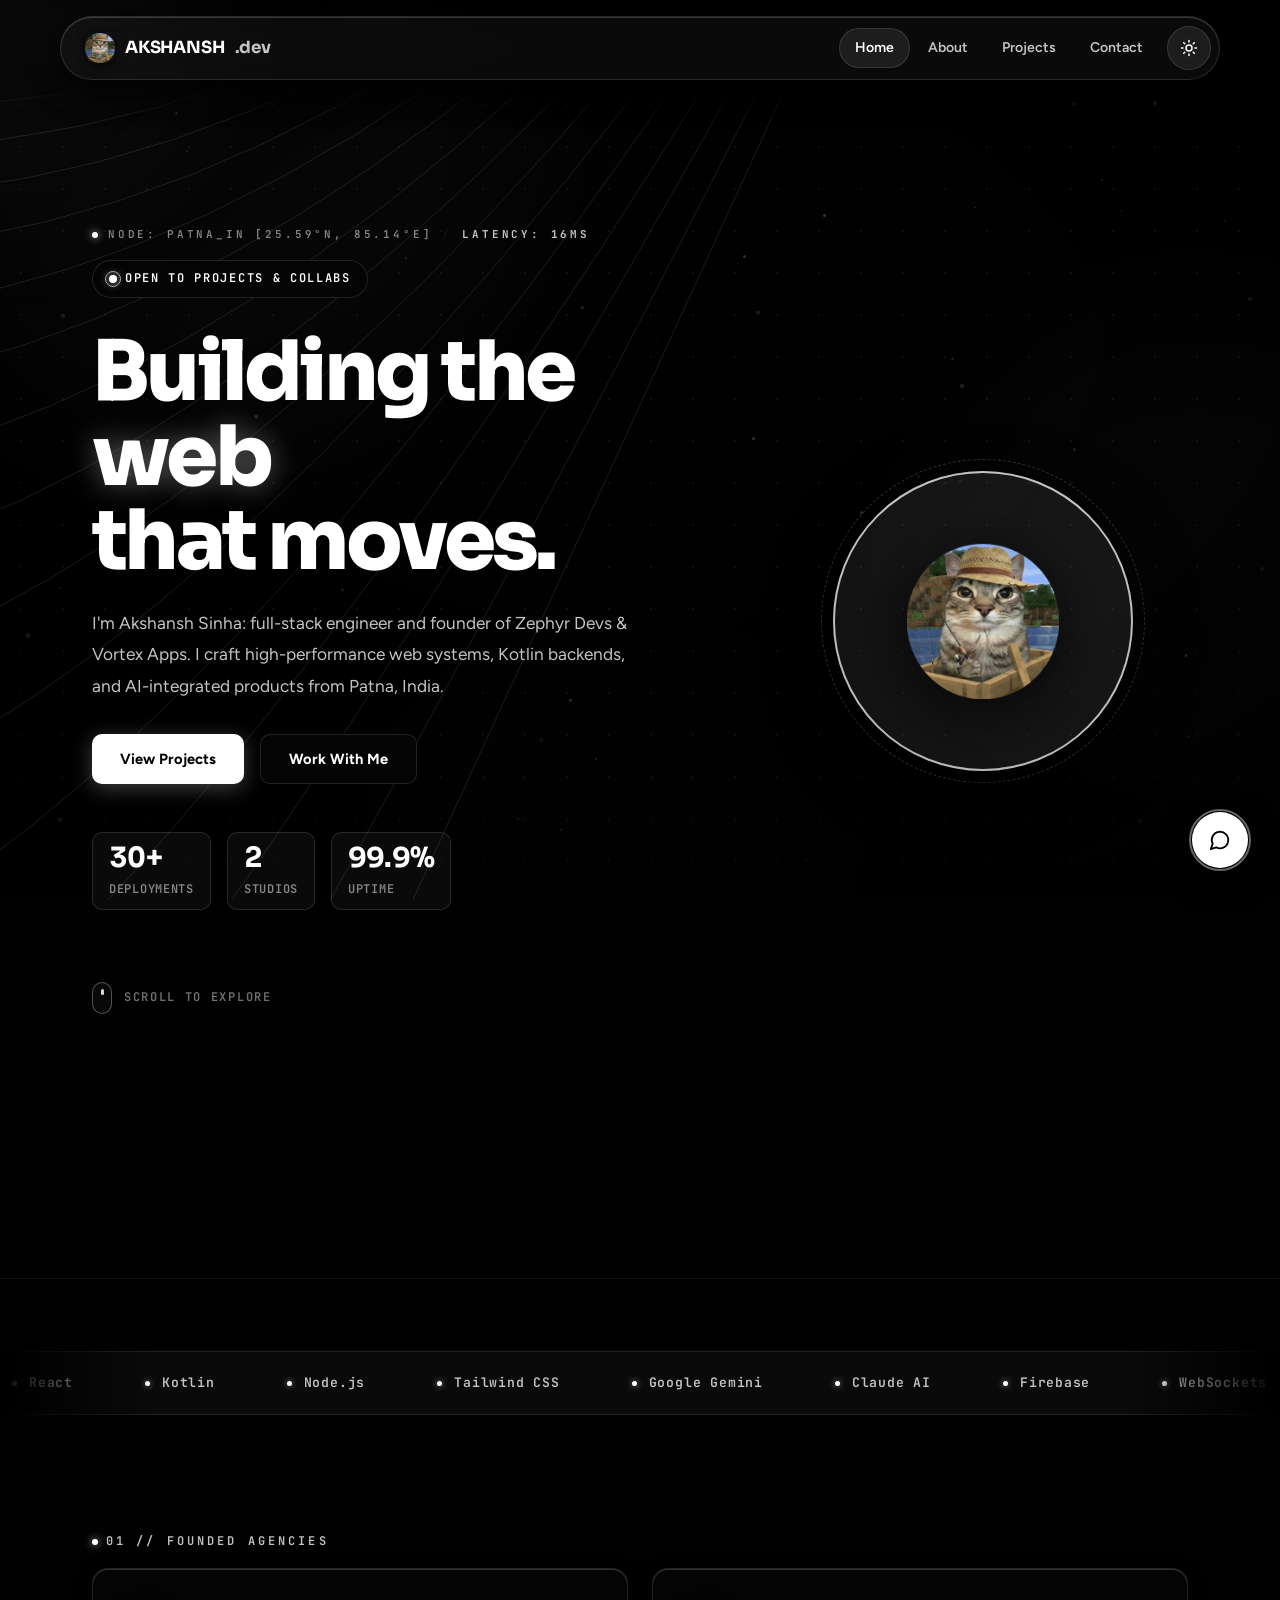
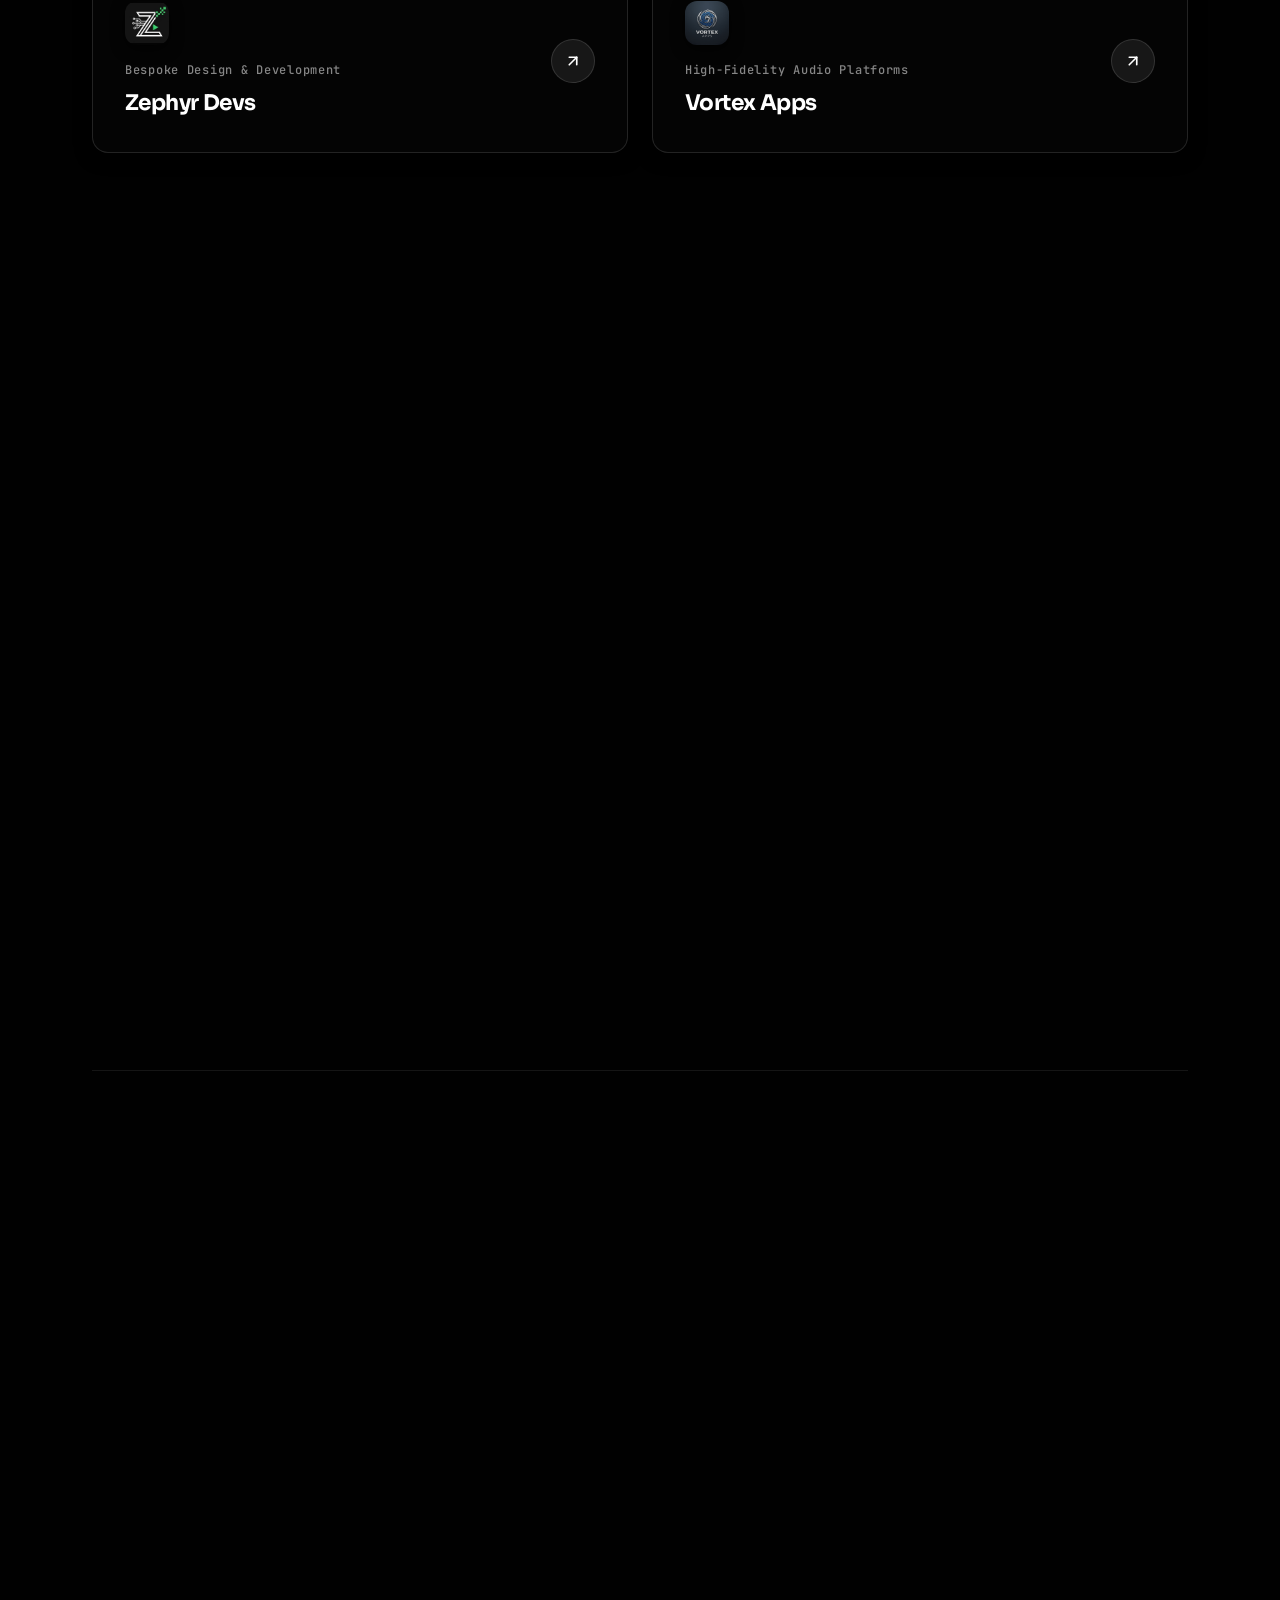
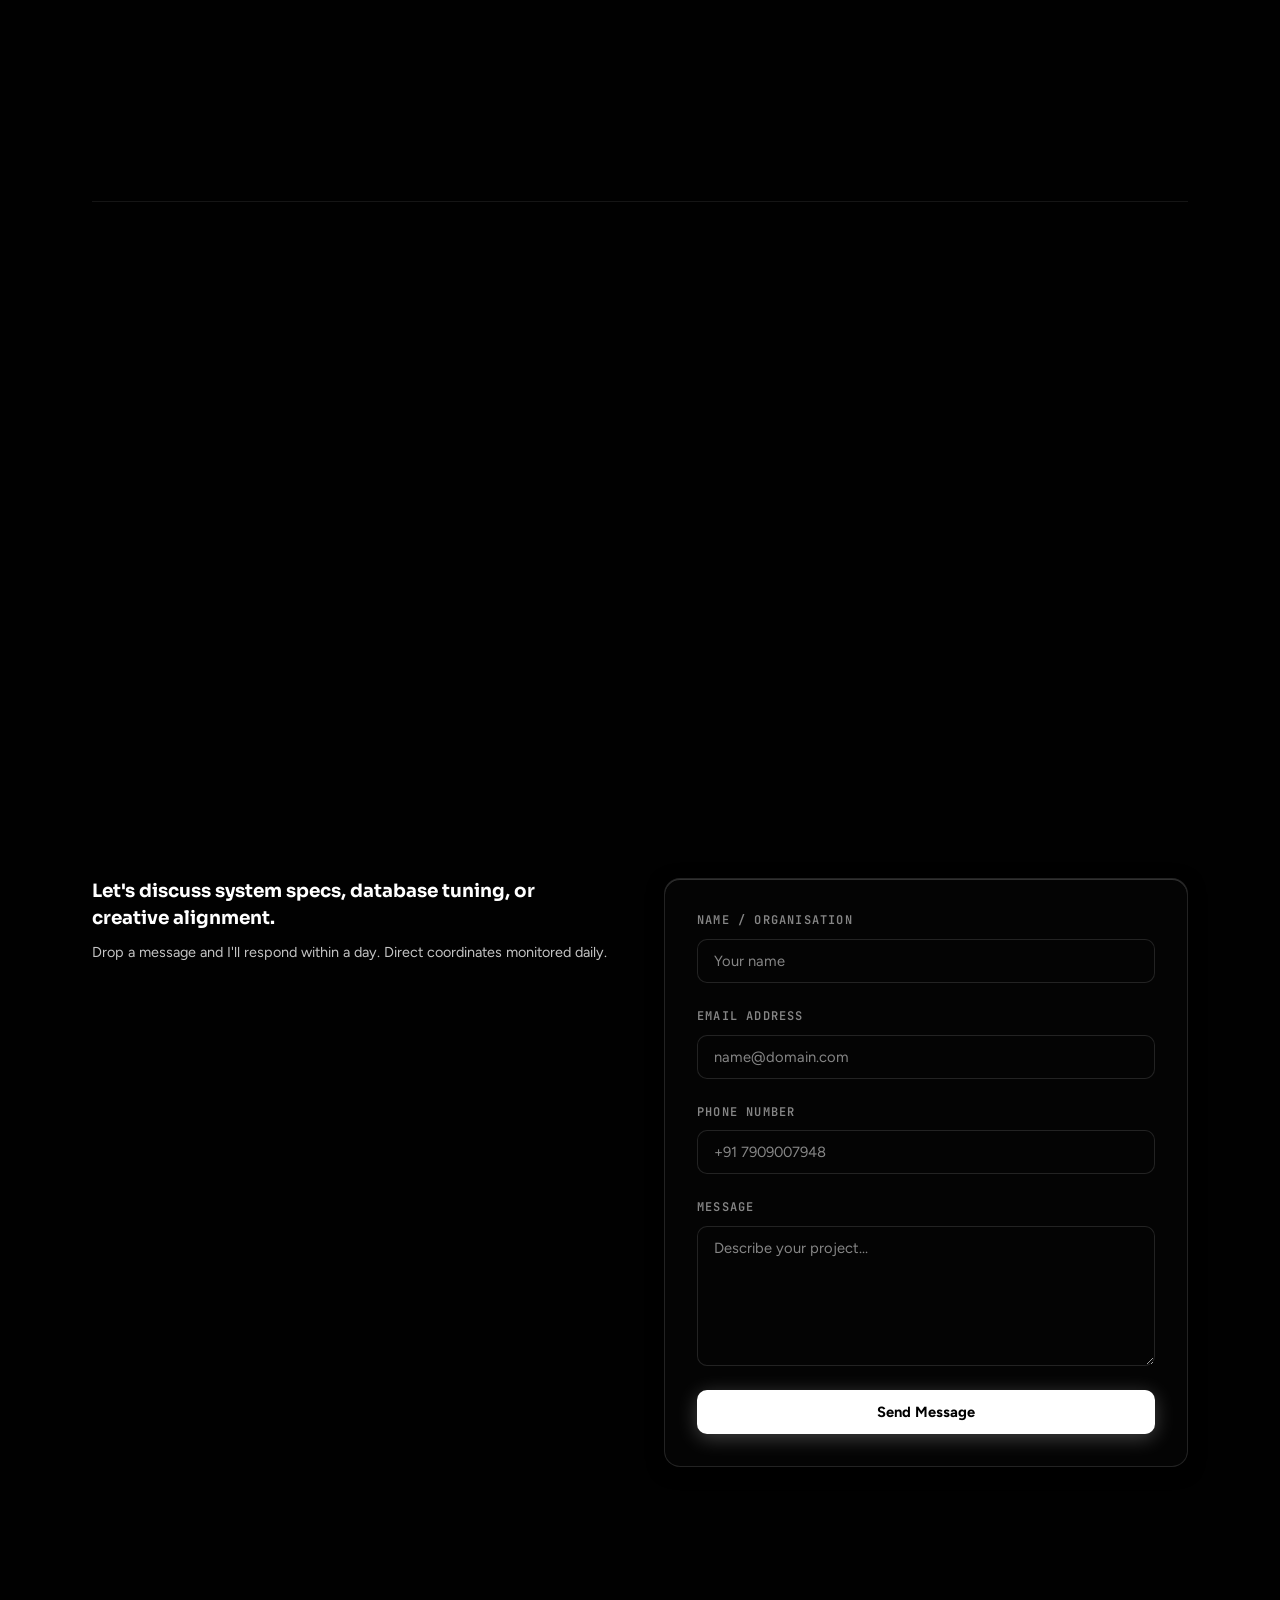
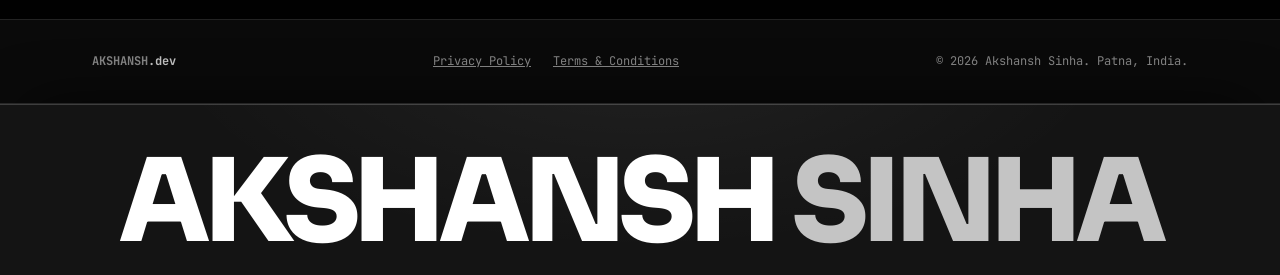
==== commit 2ea09cc9: "feat: add multi-strip staggered curtain lift loading animation" ====
--- a/index.html
+++ b/index.html
@@ -30,6 +30,13 @@
 <body>
 
   <div class="preloader" id="preloader">
+    <div class="curtain-backdrop" aria-hidden="true">
+      <div class="curtain-strip"></div>
+      <div class="curtain-strip"></div>
+      <div class="curtain-strip"></div>
+      <div class="curtain-strip"></div>
+      <div class="curtain-strip"></div>
+    </div>
     <div class="loader-content">
       <div class="loader-logo-wrap"><img src="assets/logo.png" alt="Akshansh Sinha" class="loader-logo"></div>
       <div class="loader-text">AKSHANSH SINHA</div>
--- a/style.css
+++ b/style.css
@@ -199,18 +199,43 @@
 .cursor-spotlight{position:fixed;width:700px;height:700px;border-radius:50%;background:radial-gradient(circle,rgba(255,255,255,0.04) 0%,transparent 65%);pointer-events:none;z-index:1;transform:translate(-50%,-50%);transition:opacity 0.3s}
 .cursor-follower{display:none}
 
-/* ============ Preloader: Curtain Lift Animation ============ */
+/* ============ Preloader: Multi-Strip Curtain Reveal ============ */
 .preloader{
-  position:fixed;inset:0;background:#000000;z-index:9999;
+  position:fixed;inset:0;background:transparent;z-index:9999;
   display:flex;align-items:center;justify-content:center;
-  transition:transform 0.75s cubic-bezier(0.77, 0, 0.175, 1), opacity 0.4s ease;
+  pointer-events:all;
 }
 .preloader.hidden{
-  transform:translateY(-100%);
+  pointer-events:none;
+}
+.curtain-backdrop{
+  position:absolute;inset:0;display:flex;width:100%;height:100%;z-index:1;
+  pointer-events:none;overflow:hidden;
+}
+.curtain-strip{
+  flex:1;height:100%;background:#000000;
+  border-right:1px solid rgba(255,255,255,0.08);
+  transform:translateY(0);
+  transition:transform 0.85s cubic-bezier(0.76, 0, 0.24, 1);
+  will-change:transform;
+}
+.curtain-strip:last-child{border-right:none}
+.preloader.hidden .curtain-strip{transform:translateY(-100%)}
+.preloader.hidden .curtain-strip:nth-child(1){transition-delay:0.04s}
+.preloader.hidden .curtain-strip:nth-child(2){transition-delay:0.12s}
+.preloader.hidden .curtain-strip:nth-child(3){transition-delay:0.20s}
+.preloader.hidden .curtain-strip:nth-child(4){transition-delay:0.28s}
+.preloader.hidden .curtain-strip:nth-child(5){transition-delay:0.36s}
+
+.loader-content{
+  position:relative;z-index:2;text-align:center;
+  display:flex;flex-direction:column;align-items:center;gap:var(--space-md);
+  transition:opacity 0.35s ease, transform 0.35s ease;
+}
+.preloader.hidden .loader-content{
   opacity:0;
-  pointer-events:none;
-}
-.loader-content{text-align:center;display:flex;flex-direction:column;align-items:center;gap:var(--space-md)}
+  transform:translateY(-32px);
+}
 .loader-logo-wrap{position:relative;width:88px;height:88px;display:flex;align-items:center;justify-content:center}
 .loader-logo{width:60px;height:60px;object-fit:contain;border-radius:16px;animation:breathe 2s var(--ease-in-out) infinite alternate}
 .loader-logo-wrap::before{content:"";position:absolute;inset:0;border-radius:50%;border:2px solid transparent;border-top-color:#ffffff;animation:spin 1.2s linear infinite}
@@ -711,6 +736,8 @@
   .scroll-progress-bar::after{display:none}
   .marquee-track{animation-duration:80s}
   .reveal,.reveal-up,.reveal-blur,.reveal-scale,.reveal-left,.stagger-group > *{transition:opacity 0.15s ease !important;transform:none !important}
+  .curtain-strip{transition:opacity 0.2s ease !important;transform:none !important}
+  .preloader.hidden .curtain-strip{opacity:0;transform:none !important}
   .enter-bottom,.hero-word{animation:none !important;opacity:1 !important;transform:none !important}
   .btn-ripple{display:none}
   .btn::before{display:none}
